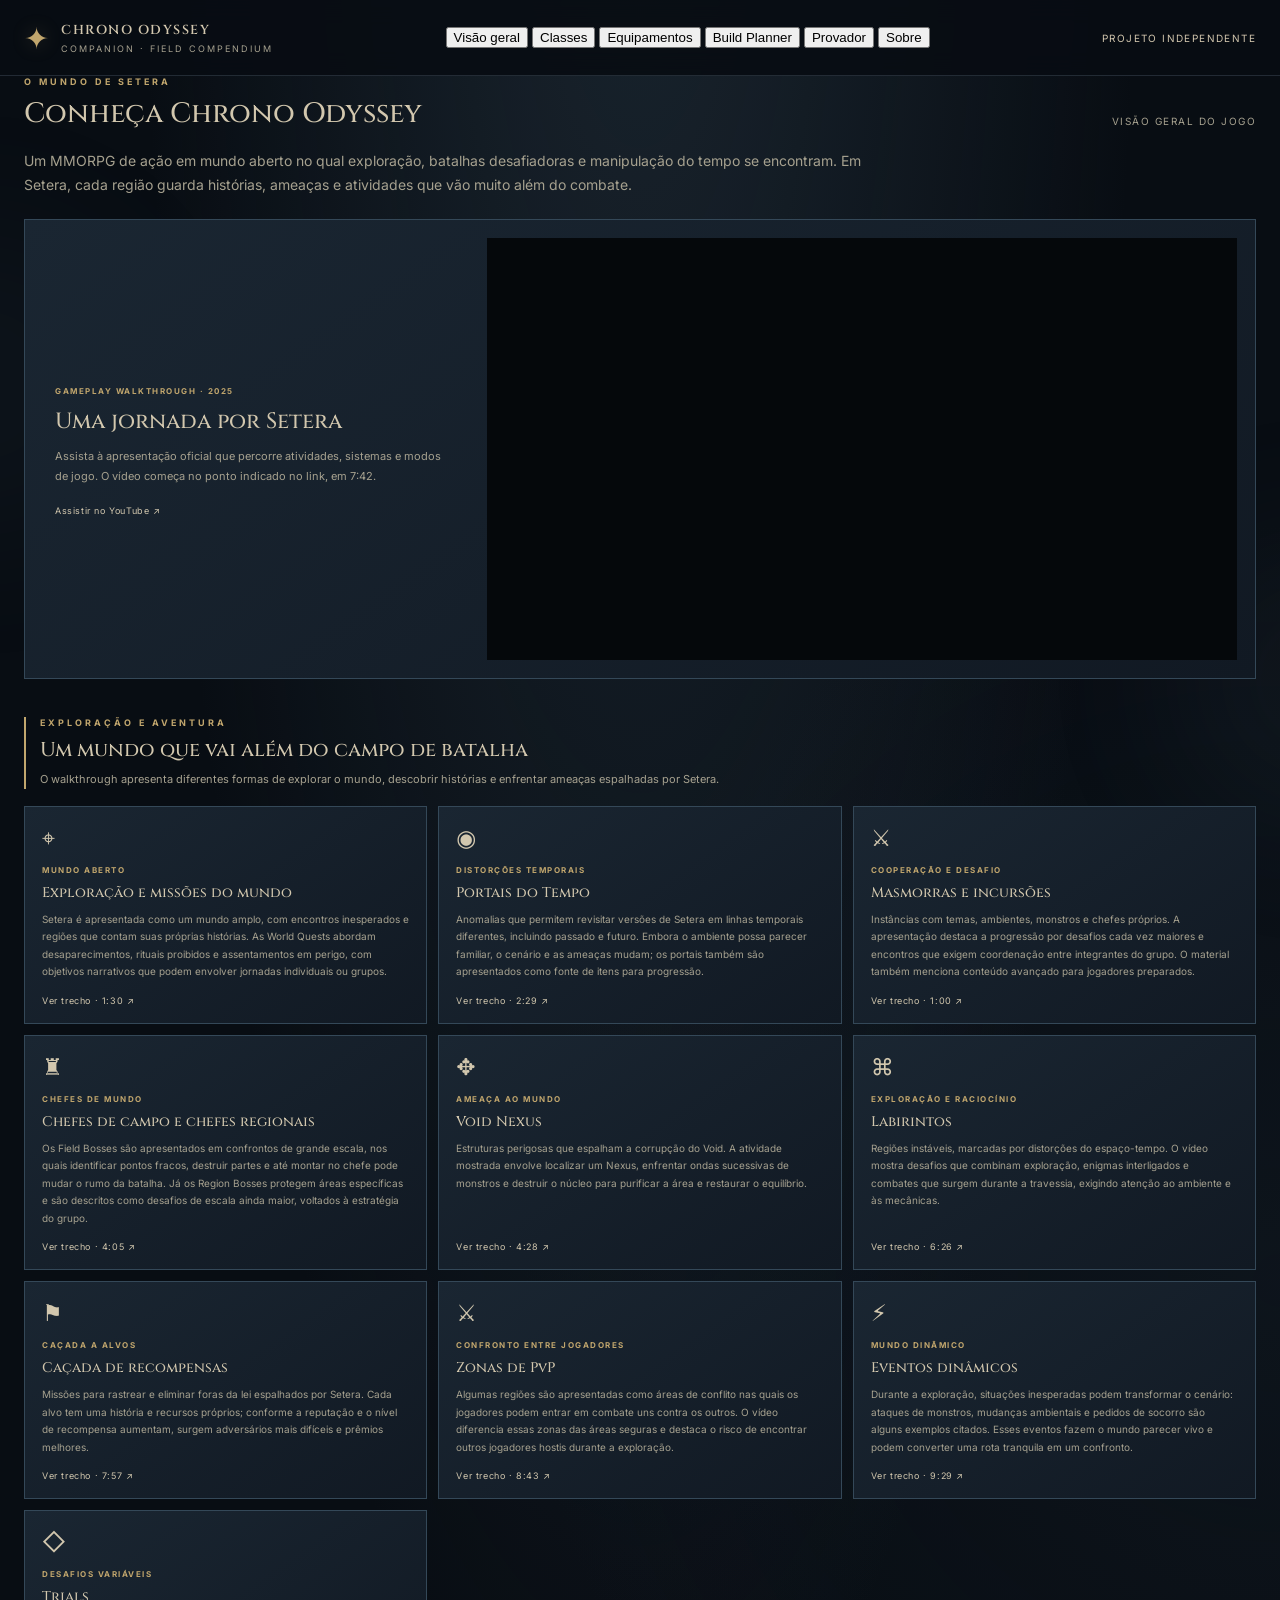
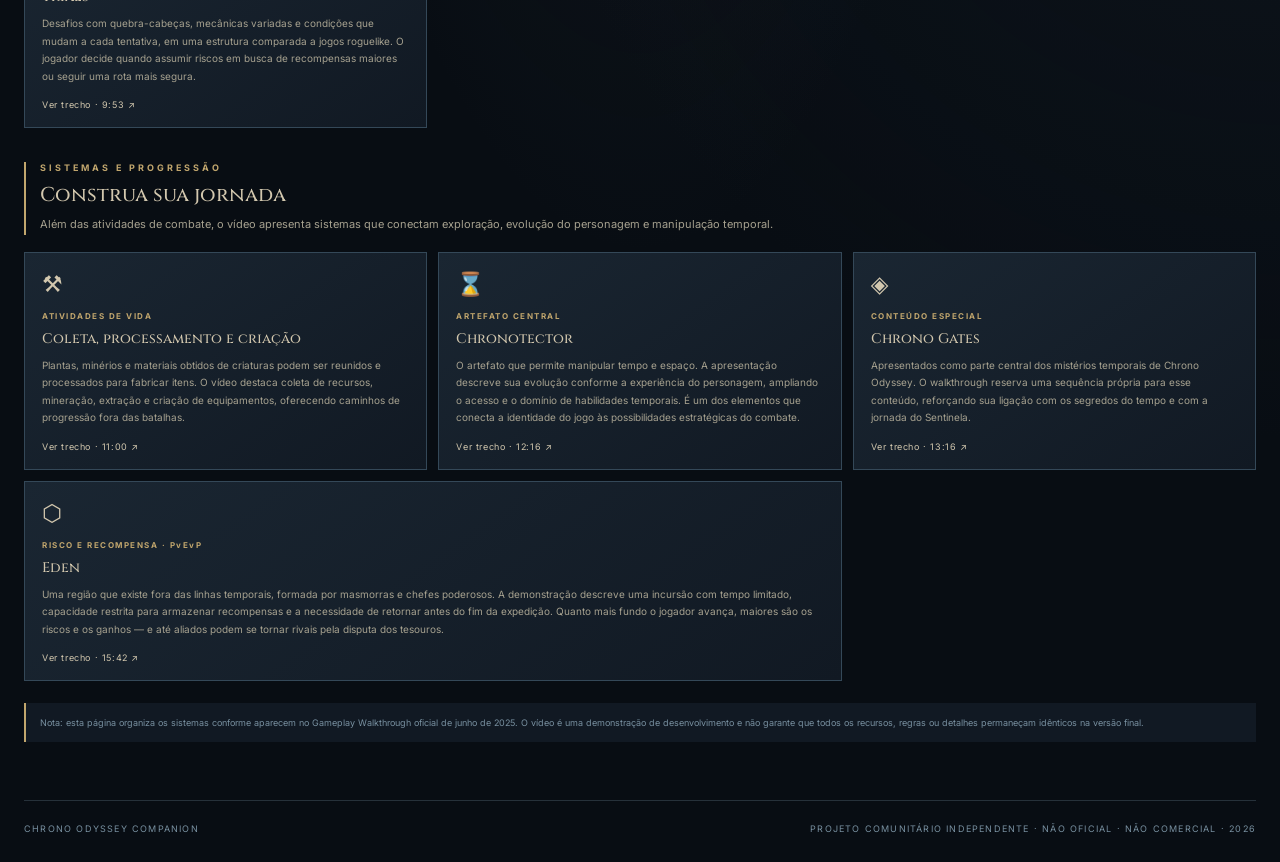
==== index.html @ 31148f87 "Consolidate equipment catalogs and move navigation into header" ====
<!doctype html>
<html lang="pt-BR">
<head>
  <meta charset="utf-8">
  <meta name="viewport" content="width=device-width, initial-scale=1">
  <meta name="theme-color" content="#080d13">
  <meta name="description" content="Compêndio comunitário de armas e classes de Chrono Odyssey.">
  <title>Chrono Odyssey Companion</title>
  <link rel="preconnect" href="https://fonts.googleapis.com">
  <link rel="preconnect" href="https://fonts.gstatic.com" crossorigin>
  <link href="https://fonts.googleapis.com/css2?family=Cinzel:wght@500;600;700&family=Inter:wght@400;500;600;700&display=swap" rel="stylesheet">
  <link rel="stylesheet" href="./assets/styles.css?v=20261125rarityfilters1">
  <script src="./assets/app.js?v=20261125weapondetails1" defer></script>
  <script src="./assets/dressing-room.js?v=20261125images1" defer></script>
</head>
<body>
  <div class="ambient ambient-one"></div><div class="ambient ambient-two"></div>
  <header class="topbar">
    <a class="brand" href="./" aria-label="Chrono Odyssey Companion - início">
      <span class="brand-mark">✦</span><span><strong>CHRONO ODYSSEY</strong><small>COMPANION · FIELD COMPENDIUM</small></span>
    </a>
    <nav class="header-nav" aria-label="Navegação principal">
      <button type="button" class="header-nav-item active" data-tab="overview" aria-current="page">Visão geral</button>
      <button type="button" class="header-nav-item" data-tab="classes" aria-current="false">Classes</button>
      <button type="button" class="header-nav-item" data-tab="equipment" aria-current="false">Equipamentos</button>
      <button type="button" class="header-nav-item" data-tab="build" aria-current="false">Build Planner</button>
      <button type="button" class="header-nav-item" data-tab="provador" aria-current="false">Provador</button>
      <button type="button" class="header-nav-item" data-tab="about" aria-current="false">Sobre</button>
    </nav>
    <span class="source-link">PROJETO INDEPENDENTE</span>
  </header>
  <main class="shell">
    

    <script>
      // Navegação independente do app.js: mantém os menus funcionais mesmo se o catálogo falhar.
      (function () {
        const nav = document.querySelector('.header-nav');
        if (!nav || nav.dataset.navigationReady) return;
        nav.dataset.navigationReady = 'true';
        nav.addEventListener('click', function (event) {
          const button = event.target.closest('[data-tab]');
          if (!button || !nav.contains(button)) return;
          const section = document.getElementById(button.dataset.tab + '-view');
          if (!section) return;
          event.preventDefault();
          nav.querySelectorAll('[data-tab]').forEach(function (item) {
            const active = item === button;
            item.classList.toggle('active', active);
            item.setAttribute('aria-pressed', String(active));
          });
          document.querySelectorAll('.view').forEach(function (view) {
            view.classList.toggle('active', view === section);
          });
        });
      }());
    </script>
    <script>
      (function () {
        const switcher = document.querySelector('.equipment-switcher');
        if (!switcher || switcher.dataset.ready) return;
        switcher.dataset.ready = 'true';
        switcher.addEventListener('click', function (event) {
          const button = event.target.closest('[data-equipment-tab]');
          if (!button) return;
          const key = button.dataset.equipmentTab;
          switcher.querySelectorAll('[data-equipment-tab]').forEach(function (item) {
            const active = item === button;
            item.classList.toggle('active', active);
            item.setAttribute('aria-selected', String(active));
          });
          ['weapons', 'armor', 'accessories'].forEach(function (name) {
            const panel = document.getElementById(name + '-view');
            const active = name === key;
            if (panel) {
              panel.classList.toggle('active', active);
              panel.hidden = !active;
            }
          });
        });
      }());
    </script>
    
    
    <section id="equipment-view" class="view">
  <div class="equipment-switcher" role="tablist" aria-label="Categorias de equipamentos">
    <button type="button" class="equipment-switch active" data-equipment-tab="weapons" role="tab" aria-selected="true">Armas</button>
    <button type="button" class="equipment-switch" data-equipment-tab="armor" role="tab" aria-selected="false">Armaduras</button>
    <button type="button" class="equipment-switch" data-equipment-tab="accessories" role="tab" aria-selected="false">Acessórios</button>
  </div>
  <section id="weapons-view" class="equipment-panel active">
      <div class="section-heading">
        <div><div class="eyebrow left">CATÁLOGO DE EQUIPAMENTOS</div><h2>Armas</h2></div>
        <div class="catalog-count" id="catalog-count">CARREGANDO…</div>
      </div>
      <div class="filters catalog-filters">
        <label class="search-wrap"><span>⌕</span><input id="search" type="search" placeholder="Buscar arma pelo nome…" autocomplete="off"></label>
        <select id="class-filter" aria-label="Filtrar por classe"><option value="">Todas as classes</option></select>
        <select id="type-filter" aria-label="Filtrar por tipo"><option value="">Todos os tipos</option></select>
        <select id="rarity-filter" aria-label="Filtrar por raridade"><option value="">Todas as raridades</option><option>Comum</option><option>Incomum</option><option>Raro</option><option>Épico</option><option>Lendário</option></select>
        <select id="weapon-stat-filter" aria-label="Filtrar por estatística"><option value="">Todas as estatísticas · abrir para carregar</option></select>
      </div>
      <div class="catalog-controls-row"><div class="catalog-viewbar" aria-label="Forma de exibição das armas"><button type="button" class="catalog-view-button active" data-catalog-view="list" data-catalog-target="weapons">Lista</button><button type="button" class="catalog-view-button" data-catalog-view="grid" data-catalog-target="weapons">Blocos</button></div></div>
      <div class="catalog-layout" id="catalog-layout">
        <div class="weapon-list" id="weapon-list"><div class="loading"><span class="spinner"></span>Consultando catálogo…</div></div>
        <aside class="detail-panel empty-detail" id="weapon-detail"><div class="detail-ornament">✧</div><h3>Selecione um item</h3><p>Escolha uma arma no catálogo para consultar sua ficha.</p></aside>
      </div>
      <div class="catalog-detail-host" id="weapon-detail-host" hidden></div>
    </section>
  <section id="armor-view" class="equipment-panel" hidden>
      <div class="section-heading">
        <div><div class="eyebrow left">CATÁLOGO DE EQUIPAMENTOS</div><h2>Armaduras</h2></div>
        <div class="catalog-count" id="armor-catalog-count">AGUARDANDO CATÁLOGO</div>
      </div>
      <p class="intro-copy">Todas as classes podem utilizar qualquer armadura. Explore as peças individualmente ou reúna os equipamentos que pertencem ao mesmo conjunto.</p>
      <div class="filters armor-filters catalog-filters">
        <label class="search-wrap"><span>⌕</span><input id="armor-search" type="search" placeholder="Buscar armadura pelo nome…" autocomplete="off"></label>
        <select id="armor-type-filter" aria-label="Filtrar por tipo de armadura"><option value="">Todos os tipos</option></select>
        <select id="armor-rarity-filter" aria-label="Filtrar por raridade"><option value="">Todas as raridades</option><option>Comum</option><option>Incomum</option><option>Raro</option><option>Épico</option><option>Lendário</option></select>
        <select id="armor-set-filter" aria-label="Filtrar por conjunto"><option value="">Todos os conjuntos</option></select>
        <select id="armor-stat-filter" aria-label="Filtrar por estatística"><option value="">Todas as estatísticas · abrir para carregar</option></select>
      </div>
      <div class="catalog-controls-row">
        <div class="armor-modebar"><button type="button" class="armor-mode active" data-armor-mode="pieces">Peças</button><button type="button" class="armor-mode" data-armor-mode="sets">Conjuntos</button></div>
        <div class="catalog-viewbar" aria-label="Forma de exibição das armaduras"><button type="button" class="catalog-view-button active" data-catalog-view="list" data-catalog-target="armor">Lista</button><button type="button" class="catalog-view-button" data-catalog-view="grid" data-catalog-target="armor">Blocos</button></div>
      </div>
      <div class="catalog-layout armor-layout" id="armor-catalog-layout">
        <div class="weapon-list" id="armor-list"><div class="empty-state">A estrutura do catálogo está pronta. Aguardando os dados locais de armaduras.</div></div>
        <aside class="detail-panel empty-detail" id="armor-detail"><div class="detail-ornament">✧</div><h3>Selecione uma peça</h3><p>Escolha uma armadura para consultar sua ficha e os atributos disponíveis.</p></aside>
      </div>
      <div class="catalog-detail-host" id="armor-detail-host" hidden></div>
      <p class="armor-data-note" id="armor-data-status">O catálogo de armaduras será armazenado separadamente do catálogo de armas.</p>
    </section>
  <section id="accessories-view" class="equipment-panel" hidden>
      <div class="section-heading"><div><div class="eyebrow left">CATÁLOGO DE EQUIPAMENTOS</div><h2>Acessórios</h2></div><div class="catalog-count" id="accessory-catalog-count">CARREGANDO…</div></div>
      <p class="intro-copy">Explore colares, anéis e cintos. Atributos, sufixos e efeitos são exibidos conforme os registros disponíveis no catálogo local do Companion.</p>
      <div class="filters armor-filters catalog-filters">
        <label class="search-wrap"><span>⌕</span><input id="accessory-search" type="search" placeholder="Buscar acessório pelo nome…" autocomplete="off"></label>
        <select id="accessory-type-filter" aria-label="Filtrar por tipo"><option value="">Todos os tipos</option><option value="necklace">Colares</option><option value="ring">Anéis</option><option value="belt">Cintos</option></select>
        <select id="accessory-rarity-filter" aria-label="Filtrar por raridade"><option value="">Todas as raridades</option><option>Comum</option><option>Incomum</option><option>Raro</option><option>Épico</option><option>Lendário</option></select>
        <select id="accessory-stat-filter" aria-label="Filtrar por estatística"><option value="">Todas as estatísticas · abrir para carregar</option></select>
      </div>
      <div class="catalog-controls-row"><div class="catalog-viewbar" aria-label="Forma de exibição dos acessórios"><button type="button" class="catalog-view-button active" data-catalog-view="list" data-catalog-target="accessories">Lista</button><button type="button" class="catalog-view-button" data-catalog-view="grid" data-catalog-target="accessories">Blocos</button></div></div>
      <div class="catalog-layout accessory-catalog-layout" id="accessory-catalog-layout"><div class="weapon-list accessory-list" id="accessory-list"><div class="loading"><span class="spinner"></span>Consultando catálogo…</div></div><aside class="accessory-detail empty-detail" id="accessory-detail"><div class="detail-ornament">✧</div><h3>Selecione um acessório</h3><p>Escolha um colar, anel ou cinto para consultar sua ficha.</p></aside></div>
      <p class="armor-data-note" id="accessory-data-status">Aguardando os dados locais do catálogo de acessórios.</p>
    </section>
</section>
    <section id="overview-view" class="view active">
<div class="section-heading"><div><div class="eyebrow left">O MUNDO DE SETERA</div><h2>Conheça Chrono Odyssey</h2></div><div class="catalog-count">VISÃO GERAL DO JOGO</div></div>
<p class="intro-copy overview-lead">Um MMORPG de ação em mundo aberto no qual exploração, batalhas desafiadoras e manipulação do tempo se encontram. Em Setera, cada região guarda histórias, ameaças e atividades que vão muito além do combate.</p>
<div class="overview-video"><div class="overview-video-copy"><span class="overview-kicker">GAMEPLAY WALKTHROUGH · 2025</span><h3>Uma jornada por Setera</h3><p>Assista à apresentação oficial que percorre atividades, sistemas e modos de jogo. O vídeo começa no ponto indicado no link, em 7:42.</p><a href="https://www.youtube.com/watch?v=lnvPqL-NWws&t=462s" target="_blank" rel="noreferrer">Assistir no YouTube ↗</a></div><div class="overview-video-frame"><iframe src="https://www.youtube-nocookie.com/embed/lnvPqL-NWws?start=462&rel=0" title="Chrono Odyssey - Gameplay Walkthrough" loading="lazy" referrerpolicy="strict-origin-when-cross-origin" allow="accelerometer; autoplay; clipboard-write; encrypted-media; gyroscope; picture-in-picture; web-share" allowfullscreen></iframe></div></div>
<div class="overview-section-intro"><div class="eyebrow left">EXPLORAÇÃO E AVENTURA</div><h3>Um mundo que vai além do campo de batalha</h3><p>O walkthrough apresenta diferentes formas de explorar o mundo, descobrir histórias e enfrentar ameaças espalhadas por Setera.</p></div>
<div class="overview-grid">
<article class="overview-card"><span class="overview-icon">⌖</span><span class="overview-tag">MUNDO ABERTO</span><h4>Exploração e missões do mundo</h4><p>Setera é apresentada como um mundo amplo, com encontros inesperados e regiões que contam suas próprias histórias. As World Quests abordam desaparecimentos, rituais proibidos e assentamentos em perigo, com objetivos narrativos que podem envolver jornadas individuais ou grupos.</p><a href="https://www.youtube.com/watch?v=lnvPqL-NWws&t=90s" target="_blank" rel="noreferrer">Ver trecho · 1:30 ↗</a></article>
<article class="overview-card"><span class="overview-icon">◉</span><span class="overview-tag">DISTORÇÕES TEMPORAIS</span><h4>Portais do Tempo</h4><p>Anomalias que permitem revisitar versões de Setera em linhas temporais diferentes, incluindo passado e futuro. Embora o ambiente possa parecer familiar, o cenário e as ameaças mudam; os portais também são apresentados como fonte de itens para progressão.</p><a href="https://www.youtube.com/watch?v=lnvPqL-NWws&t=149s" target="_blank" rel="noreferrer">Ver trecho · 2:29 ↗</a></article>
<article class="overview-card"><span class="overview-icon">⚔</span><span class="overview-tag">COOPERAÇÃO E DESAFIO</span><h4>Masmorras e incursões</h4><p>Instâncias com temas, ambientes, monstros e chefes próprios. A apresentação destaca a progressão por desafios cada vez maiores e encontros que exigem coordenação entre integrantes do grupo. O material também menciona conteúdo avançado para jogadores preparados.</p><a href="https://www.youtube.com/watch?v=lnvPqL-NWws&t=60s" target="_blank" rel="noreferrer">Ver trecho · 1:00 ↗</a></article>
<article class="overview-card"><span class="overview-icon">♜</span><span class="overview-tag">CHEFES DE MUNDO</span><h4>Chefes de campo e chefes regionais</h4><p>Os Field Bosses são apresentados em confrontos de grande escala, nos quais identificar pontos fracos, destruir partes e até montar no chefe pode mudar o rumo da batalha. Já os Region Bosses protegem áreas específicas e são descritos como desafios de escala ainda maior, voltados à estratégia do grupo.</p><a href="https://www.youtube.com/watch?v=lnvPqL-NWws&t=245s" target="_blank" rel="noreferrer">Ver trecho · 4:05 ↗</a></article>
<article class="overview-card"><span class="overview-icon">✥</span><span class="overview-tag">AMEAÇA AO MUNDO</span><h4>Void Nexus</h4><p>Estruturas perigosas que espalham a corrupção do Void. A atividade mostrada envolve localizar um Nexus, enfrentar ondas sucessivas de monstros e destruir o núcleo para purificar a área e restaurar o equilíbrio.</p><a href="https://www.youtube.com/watch?v=lnvPqL-NWws&t=268s" target="_blank" rel="noreferrer">Ver trecho · 4:28 ↗</a></article>
<article class="overview-card"><span class="overview-icon">⌘</span><span class="overview-tag">EXPLORAÇÃO E RACIOCÍNIO</span><h4>Labirintos</h4><p>Regiões instáveis, marcadas por distorções do espaço-tempo. O vídeo mostra desafios que combinam exploração, enigmas interligados e combates que surgem durante a travessia, exigindo atenção ao ambiente e às mecânicas.</p><a href="https://www.youtube.com/watch?v=lnvPqL-NWws&t=386s" target="_blank" rel="noreferrer">Ver trecho · 6:26 ↗</a></article>
<article class="overview-card"><span class="overview-icon">⚑</span><span class="overview-tag">CAÇADA A ALVOS</span><h4>Caçada de recompensas</h4><p>Missões para rastrear e eliminar foras da lei espalhados por Setera. Cada alvo tem uma história e recursos próprios; conforme a reputação e o nível de recompensa aumentam, surgem adversários mais difíceis e prêmios melhores.</p><a href="https://www.youtube.com/watch?v=lnvPqL-NWws&t=477s" target="_blank" rel="noreferrer">Ver trecho · 7:57 ↗</a></article>
<article class="overview-card"><span class="overview-icon">⚔</span><span class="overview-tag">CONFRONTO ENTRE JOGADORES</span><h4>Zonas de PvP</h4><p>Algumas regiões são apresentadas como áreas de conflito nas quais os jogadores podem entrar em combate uns contra os outros. O vídeo diferencia essas zonas das áreas seguras e destaca o risco de encontrar outros jogadores hostis durante a exploração.</p><a href="https://www.youtube.com/watch?v=lnvPqL-NWws&t=523s" target="_blank" rel="noreferrer">Ver trecho · 8:43 ↗</a></article>
<article class="overview-card"><span class="overview-icon">⚡</span><span class="overview-tag">MUNDO DINÂMICO</span><h4>Eventos dinâmicos</h4><p>Durante a exploração, situações inesperadas podem transformar o cenário: ataques de monstros, mudanças ambientais e pedidos de socorro são alguns exemplos citados. Esses eventos fazem o mundo parecer vivo e podem converter uma rota tranquila em um confronto.</p><a href="https://www.youtube.com/watch?v=lnvPqL-NWws&t=569s" target="_blank" rel="noreferrer">Ver trecho · 9:29 ↗</a></article>
<article class="overview-card"><span class="overview-icon">◇</span><span class="overview-tag">DESAFIOS VARIÁVEIS</span><h4>Trials</h4><p>Desafios com quebra-cabeças, mecânicas variadas e condições que mudam a cada tentativa, em uma estrutura comparada a jogos roguelike. O jogador decide quando assumir riscos em busca de recompensas maiores ou seguir uma rota mais segura.</p><a href="https://www.youtube.com/watch?v=lnvPqL-NWws&t=593s" target="_blank" rel="noreferrer">Ver trecho · 9:53 ↗</a></article>
</div>
<div class="overview-section-intro"><div class="eyebrow left">SISTEMAS E PROGRESSÃO</div><h3>Construa sua jornada</h3><p>Além das atividades de combate, o vídeo apresenta sistemas que conectam exploração, evolução do personagem e manipulação temporal.</p></div>
<div class="overview-grid overview-grid-secondary">
<article class="overview-card"><span class="overview-icon">⚒</span><span class="overview-tag">ATIVIDADES DE VIDA</span><h4>Coleta, processamento e criação</h4><p>Plantas, minérios e materiais obtidos de criaturas podem ser reunidos e processados para fabricar itens. O vídeo destaca coleta de recursos, mineração, extração e criação de equipamentos, oferecendo caminhos de progressão fora das batalhas.</p><a href="https://www.youtube.com/watch?v=lnvPqL-NWws&t=660s" target="_blank" rel="noreferrer">Ver trecho · 11:00 ↗</a></article>
<article class="overview-card"><span class="overview-icon">⌛</span><span class="overview-tag">ARTEFATO CENTRAL</span><h4>Chronotector</h4><p>O artefato que permite manipular tempo e espaço. A apresentação descreve sua evolução conforme a experiência do personagem, ampliando o acesso e o domínio de habilidades temporais. É um dos elementos que conecta a identidade do jogo às possibilidades estratégicas do combate.</p><a href="https://www.youtube.com/watch?v=lnvPqL-NWws&t=736s" target="_blank" rel="noreferrer">Ver trecho · 12:16 ↗</a></article>
<article class="overview-card"><span class="overview-icon">◈</span><span class="overview-tag">CONTEÚDO ESPECIAL</span><h4>Chrono Gates</h4><p>Apresentados como parte central dos mistérios temporais de Chrono Odyssey. O walkthrough reserva uma sequência própria para esse conteúdo, reforçando sua ligação com os segredos do tempo e com a jornada do Sentinela.</p><a href="https://www.youtube.com/watch?v=lnvPqL-NWws&t=796s" target="_blank" rel="noreferrer">Ver trecho · 13:16 ↗</a></article>
<article class="overview-card overview-card-wide"><span class="overview-icon">⬡</span><span class="overview-tag">RISCO E RECOMPENSA · PvEvP</span><h4>Eden</h4><p>Uma região que existe fora das linhas temporais, formada por masmorras e chefes poderosos. A demonstração descreve uma incursão com tempo limitado, capacidade restrita para armazenar recompensas e a necessidade de retornar antes do fim da expedição. Quanto mais fundo o jogador avança, maiores são os riscos e os ganhos — e até aliados podem se tornar rivais pela disputa dos tesouros.</p><a href="https://www.youtube.com/watch?v=lnvPqL-NWws&t=942s" target="_blank" rel="noreferrer">Ver trecho · 15:42 ↗</a></article>
</div>
<p class="overview-disclaimer">Nota: esta página organiza os sistemas conforme aparecem no Gameplay Walkthrough oficial de junho de 2025. O vídeo é uma demonstração de desenvolvimento e não garante que todos os recursos, regras ou detalhes permaneçam idênticos na versão final.</p>
</section>
<section id="classes-view" class="view">
      <div class="section-heading"><div><div class="eyebrow left">CAMINHOS DE COMBATE</div><h2>Classes</h2></div></div>
      <iframe id="classes-compendium-frame" title="Página interativa de classes de Chrono Odyssey" src="./references/classes-layout-preview.html?embed=1" loading="lazy" style="display:block;width:100%;height:900px;border:0;background:transparent"></iframe>
      <div id="class-grid" hidden></div><div id="class-detail" hidden></div>
      <script>
        (function(){
          const frame=document.getElementById("classes-compendium-frame");
          if(!frame)return;
          window.addEventListener("message",function(event){
            if(event.source!==frame.contentWindow||event.origin!==location.origin||!event.data||event.data.type!=="classes-compendium-height")return;
            const height=Number(event.data.height);
            if(Number.isFinite(height))frame.style.height=Math.max(760,Math.min(1800,height))+"px";
          });
        }());
      </script>
    </section>
    
    <section id="about-view" class="view">
      <div class="section-heading"><div><div class="eyebrow left">INDEPENDÊNCIA E TRANSPARÊNCIA</div><h2>Sobre o projeto</h2></div></div>
      <p class="intro-copy">O Chrono Odyssey Companion é um compêndio comunitário independente, mantido para reunir informações e ferramentas de consulta sobre o jogo em um só lugar.</p>
      <div class="about-grid">
        <article class="info-card"><span class="info-symbol">⌘</span><h3>Base de dados própria</h3><p>Os catálogos e fichas consultados pelo site são armazenados em arquivos locais do próprio projeto. O Companion busca manter os registros organizados, revisar informações e sinalizar dados ausentes, sem depender de links externos para consulta.</p></article>
        <article class="info-card"><span class="info-symbol">◈</span><h3>Precisão e transparência</h3><p>Nomes, categorias, raridades e atributos são apresentados conforme os registros disponíveis e as informações que puderam ser verificadas. Dados ausentes não são estimados nem preenchidos por suposição.</p></article>
        <article class="info-card"><span class="info-symbol">⟳</span><h3>Manutenção</h3><p>Os dados do catálogo são mantidos e publicados junto ao repositório do Companion. Atualizações podem incluir revisão de registros, correções e novos equipamentos.</p><a href="https://github.com/dslima1972/chrono-odyssey-companion./commits" target="_blank" rel="noreferrer">Acompanhar atualizações ↗</a></article>
        <article class="info-card"><span class="info-symbol">⚑</span><h3>Projeto não oficial e não comercial</h3><p>Este é um projeto comunitário independente, gratuito e sem finalidade comercial, desenvolvido por fãs. Não é oficial e não possui vínculo, parceria, patrocínio ou aprovação da Chrono Studio, Kakao Games ou de quaisquer empresas responsáveis pelo jogo.</p><p class="fine-print">Chrono Odyssey, seus nomes, marcas, personagens, imagens e demais propriedades intelectuais pertencem aos respectivos titulares. O Companion não reivindica a propriedade desses elementos e é mantido para fins informativos e comunitários.</p></article>
        <article class="info-card"><span class="info-symbol">✧</span><h3>Estado do catálogo</h3><p id="data-status">Os dados locais do catálogo serão carregados nesta seção.</p></article>
      </div>
    </section>

    <section id="build-view" class="view build-planner-v2">
  <header class="bp2-heading">
    <div><span class="bp2-eyebrow">PERSONAGEM · EQUIPAMENTOS · ATRIBUTOS</span><h2>Build Planner</h2></div>
    <span class="bp2-status">PLANEJADOR DE BUILD</span>
  </header>
  <div class="bp2-config" aria-label="Configuração e gerenciamento da build">
    <label>Classe<select id="build-class"><option value="">Selecione uma classe</option></select></label>
    <label>Arma principal<div class="build-weapon-choice-list" data-build-weapon-choices="0" role="group" aria-label="Tipo de arma principal"><span class="build-weapon-choice-empty">Selecione uma classe</span></div><select class="build-native-select" id="build-weapon-type" disabled><option value="">Selecione a classe primeiro</option></select></label>
    <label>Arma secundária<div class="build-weapon-choice-list" data-build-weapon-choices="1" role="group" aria-label="Tipo de arma secundária"><span class="build-weapon-choice-empty">Selecione uma classe</span></div><select class="build-native-select" id="build-weapon-type2" disabled><option value="">Selecione a classe primeiro</option></select></label>
    <section class="bp2-build-library" aria-label="Biblioteca de builds">
      <button type="button" class="bp2-disclosure-button bp2-library-disclosure" id="build-library-toggle" aria-expanded="false" aria-controls="build-library-content"><span>Biblioteca de builds</span><span class="bp2-disclosure-icon" aria-hidden="true">⌄</span></button>
      <div id="build-library-content" class="bp2-disclosure-content" hidden>
        <div class="bp2-library-controls">
          <label class="bp2-build-name-field">Nome da build<input id="build-name-input" type="text" maxlength="70" placeholder="Ex.: Guerreiro · PvE"></label>
          <button type="button" class="bp2-library-button is-primary" id="build-save-new">Salvar nova</button>
          <label class="bp2-saved-select-field">Builds salvas<select id="build-saved-select"><option value="">Nenhuma build salva</option></select></label>
          <button type="button" class="bp2-library-button" id="build-load-selected" disabled>Carregar</button>
          <button type="button" class="bp2-library-button" id="build-duplicate-selected" disabled>Criar cópia</button>
          <button type="button" class="bp2-library-button" id="build-update-selected" disabled>Atualizar</button>
          <button type="button" class="bp2-library-button is-danger" id="build-delete-selected" disabled>Excluir</button>
        </div>
        <p class="bp2-library-status" id="build-library-status" role="status" aria-live="polite">As builds ficam armazenadas somente neste navegador e dispositivo.</p>
      </div>
    </section>
  </div>
  <section class="bp2-comparator" aria-label="Comparador de builds">
    <button type="button" class="bp2-disclosure-button bp2-comparator-disclosure" id="build-comparator-toggle" aria-expanded="false" aria-controls="build-comparator-content"><span>Comparador de builds</span><span class="bp2-disclosure-icon" aria-hidden="true">⌄</span></button>
    <div id="build-comparator-content" class="bp2-disclosure-content" hidden>
      <div class="bp2-compare-controls">
        <label>Build A<select id="build-compare-a"><option value="">Selecione uma build</option></select></label>
        <span class="bp2-compare-versus">VS</span>
        <label>Build B<select id="build-compare-b"><option value="">Selecione uma build</option></select></label>
        <button type="button" class="bp2-library-button" id="build-compare-run" disabled>Comparar</button>
      </div>
      <div id="build-comparison-results" class="bp2-comparison-results" hidden></div>
    </div>
  </section>
  <div class="bp2-workspace">
    <section class="bp2-equipment" aria-label="Equipamentos da build">
      <header class="bp2-panel-heading"><span>EQUIPAMENTO</span><strong>Peças equipadas</strong></header>
      <section class="bp2-slot-group"><h3>Armas</h3><div id="build-weapon-slots" class="build-slot-grid bp2-weapon-slots"></div></section>
      <section class="bp2-slot-group"><h3>Armaduras</h3><div id="build-armor-slots" class="build-slot-grid armor-slot-grid bp2-armor-slots"></div></section>
      <section class="bp2-slot-group"><h3>Acessórios</h3><div id="build-accessory-slots" class="build-slot-grid accessory-slot-grid bp2-accessory-slots"></div></section>
       <section id="build-item-config" class="build-item-config" hidden aria-label="Configuração do equipamento"></section>
      <div class="build-picker" id="build-picker" hidden>
        <div class="build-picker-head"><h3 id="build-picker-title">Selecionar peça</h3><div class="co-bp-filters"><select id="build-picker-rarity" aria-label="Filtrar por raridade"><option value="">Todas as raridades</option><option>Comum</option><option>Incomum</option><option>Raro</option><option>Épico</option><option>Lendário</option></select></div><button type="button" id="build-picker-close">Fechar ×</button></div>
        <div class="build-stat-panels build-picker-stat-panels">
          <section class="build-stat-panel" data-picker-stat-kind="weapon"><h3>Estatísticas</h3><div><select id="build-weapon-stat1" disabled><option value="">Estatística principal</option></select><select id="build-weapon-stat2" disabled><option value="">Segunda estatística</option></select></div></section>
          <section class="build-stat-panel" data-picker-stat-kind="armor" hidden><h3>Estatísticas</h3><div><select id="build-armor-stat1" disabled><option value="">Estatística principal</option></select><select id="build-armor-stat2" disabled><option value="">Segunda estatística</option></select></div></section>
          <section class="build-stat-panel" data-picker-stat-kind="accessory" hidden><h3>Estatísticas</h3><div><select id="build-accessory-stat1" disabled><option value="">Estatística principal</option></select><select id="build-accessory-stat2" disabled><option value="">Segunda estatística</option></select></div></section>
        </div>
        <div id="build-picker-list" class="build-picker-list"></div>
      </div>
    </section>
    <aside class="bp2-character">
      <header class="bp2-panel-heading"><span>PERSONAGEM</span><strong>Sua classe</strong></header>
      <div id="build-character"><div class="build-character-placeholder"><span>✧</span><strong>Seu personagem</strong><small>Selecione uma classe para começar</small></div></div>
      <p id="build-class-summary">Escolha uma classe para liberar as opções de equipamento.</p>
    </aside>
    <section class="bp2-summary">
      <header class="bp2-panel-heading"><span>ATRIBUTOS</span><strong>Resumo da build</strong></header>
      <div id="build-selected-stats" class="build-selected-stats"><p class="build-empty">Selecione equipamentos para visualizar os atributos registrados nas fichas locais.</p></div>
    </section>
  </div>
  <p class="bp2-data-status" id="build-data-status">Carregando fichas detalhadas para montar as sugestões por atributos…</p>
</section>
<section id="provador-view" class="view">
  <div class="section-heading">
    <div><div class="eyebrow left">PERSONALIZAÇÃO DE APARÊNCIA</div><h2>Provador 2D</h2></div>
    <div class="catalog-count" id="dressing-count">CARREGANDO PEÇAS APROVADAS…</div>
  </div>
  <p class="intro-copy">Monte seu visual com as seis peças aprovadas nos testes do conjunto Dark Mane. Cada equipamento é exibido em uma camada independente, alinhada ao manequim grafite.</p>
  <div class="dressing-room dressing-room-approved">
    <aside class="dressing-catalog">
      <div class="dressing-panel-title"><span>CATÁLOGO INICIAL</span><strong>Peças aprovadas</strong></div>
      <div class="dressing-slot-tabs" id="dressing-slot-tabs">
        <button type="button" class="active" data-slot="head">Elmo</button>
        <button type="button" data-slot="chest">Peitoral</button>
        <button type="button" data-slot="hands">Luvas</button>
        <button type="button" data-slot="back">Capa</button>
        <button type="button" data-slot="legs">Calça</button>
        <button type="button" data-slot="feet">Botas</button>
      </div>
      <div class="dressing-selection-filters" aria-label="Filtros das peças">
        <label>Raridade<select id="dressing-rarity-filter"><option value="">Todas as raridades</option><option value="0">Comum</option><option value="1">Incomum</option><option value="2">Raro</option><option value="3">Épico</option><option value="4">Lendário</option></select></label>
        <label>Conjunto<select id="dressing-set-filter"><option value="">Todos os conjuntos</option><option value="Dark Mane">Dark Mane</option><option value="Sem conjunto">Sem conjunto</option></select></label>
      </div>
      <div class="dressing-items" id="dressing-items"><div class="loading">Carregando peças aprovadas…</div></div>
    </aside>
    <section class="dressing-preview">
      <div class="dressing-preview-heading"><span>COMPOSIÇÃO</span><strong>Conjunto Dark Mane</strong></div>
      <div id="dressing-composition-stage" class="dressing-stage dressing-composition-stage">
        <div class="dressing-composition" id="dressing-composition" aria-label="Manequim grafite com camadas de equipamentos">
          <img id="layer-back" class="composition-layer composition-cloak" src="./assets/images/dressing-room/overlays/void-cloak.png" alt="Void Cloak">
          <img class="composition-layer composition-base" src="./assets/images/dressing-room/mannequin/avatar-mannequin-dark.png" alt="Manequim grafite">
          <img id="layer-legs" class="composition-layer composition-leggings" src="./assets/images/dressing-room/overlays/dark-mane-steel-leggings.png" alt="Dark Mane Steel Leggings">
          <div id="layer-chest" class="composition-layer-wrapper composition-chest-wrapper"><img src="./assets/images/dressing-room/overlays/dark-mane-plate-armor.png" alt="Dark Mane Plate Armor"></div>
          <div id="layer-feet" class="composition-layer-wrapper composition-boots-wrapper"><img src="./assets/images/dressing-room/overlays/dark-mane-plate-boots.png" alt="Dark Mane Plate Boots"></div>
          <div id="layer-hands" class="composition-layer-wrapper composition-gloves-wrapper"><img src="./assets/images/dressing-room/overlays/dark-mane-gauntlets.png" alt="Dark Mane Gauntlets"></div>
          <div id="layer-head" class="composition-layer-wrapper composition-helm-wrapper"><img src="./assets/images/dressing-room/overlays/dark-mane-full-helm.png" alt="Dark Mane Full Helm"></div>
        </div>
      </div>
      <div class="dressing-background-picker" role="group" aria-label="Escolher cor de fundo da composição">
        <div class="dressing-background-heading"><strong>Fundo de visualização</strong><span>Teste o contraste em ambientes claros e escuros</span></div>
        <div class="dressing-background-swatches">
          <button type="button" class="stage-bg-swatch active" data-stage-background="graphite" aria-label="Grafite atual" aria-pressed="true"><span></span><small>Grafite</small></button>
          <button type="button" class="stage-bg-swatch" data-stage-background="black" aria-label="Preto" aria-pressed="false"><span></span><small>Preto</small></button>
          <button type="button" class="stage-bg-swatch" data-stage-background="navy" aria-label="Azul escuro" aria-pressed="false"><span></span><small>Azul</small></button>
          <button type="button" class="stage-bg-swatch" data-stage-background="gray" aria-label="Cinza médio" aria-pressed="false"><span></span><small>Cinza</small></button>
          <button type="button" class="stage-bg-swatch" data-stage-background="silver" aria-label="Cinza claro" aria-pressed="false"><span></span><small>Prata</small></button>
          <button type="button" class="stage-bg-swatch" data-stage-background="sand" aria-label="Areia clara" aria-pressed="false"><span></span><small>Areia</small></button>
          <button type="button" class="stage-bg-swatch" data-stage-background="white" aria-label="Branco" aria-pressed="false"><span></span><small>Branco</small></button>
        </div>
      </div>
      <p class="composition-note">As peças usam os encaixes aprovados nos previews. A capa permanece atrás do manequim; as demais camadas seguem a ordem de sobreposição validada.</p>
      <div class="dressing-actions">
        <button type="button" id="dressing-clear" class="secondary-action">Remover todas as peças</button>
        <button type="button" id="dressing-save" class="primary-action">Salvar combinação</button>
      </div>
      <div class="dressing-status" id="dressing-status" aria-live="polite">Carregando o conjunto inicial…</div>
    </section>
    <aside class="dressing-equipped">
      <div class="dressing-panel-title"><span>LOADOUT</span><strong>Peças equipadas</strong></div>
      <div id="dressing-equipped-list" class="dressing-equipped-list"><p>Nenhuma peça selecionada.</p></div>
      <div class="dressing-saved"><strong>Combinações salvas</strong><div id="dressing-saved-list">Nenhuma combinação salva.</div></div>
    </aside>
  </div>
</section>
    <footer><span>CHRONO ODYSSEY COMPANION</span><span>PROJETO COMUNITÁRIO INDEPENDENTE · NÃO OFICIAL · NÃO COMERCIAL · 2026</span></footer>
  </main>
</body>
</html>
---- assets/styles.css ----
:root{--bg:#0a1118;--panel:#111e29;--panel2:#172633;--border:#344552;--gold:#c3a36a;--gold2:#e0c58f;--text:#e6e5df;--muted:#91a0aa;--faint:#64737e;--common:#aab2b9;--uncommon:#6eae83;--rare:#72a9db;--epic:#b18bd8;--legendary:#e5b94f}
*{box-sizing:border-box}html{min-height:100%;background:var(--bg)}body{margin:0;color:var(--text);font-family:Inter,system-ui,sans-serif;background:radial-gradient(ellipse at 50% -20%,#1b2b37 0,transparent 55%),var(--bg);min-height:100vh;font-size:14px}.ambient{position:fixed;pointer-events:none;border-radius:50%;filter:blur(90px);opacity:.08;z-index:0}.ambient-one{width:320px;height:320px;background:#bd9558;top:25%;left:-180px}.ambient-two{width:280px;height:280px;background:#497c9a;right:-180px;top:60%}.topbar,.shell{position:relative;z-index:1}.topbar{height:76px;border-bottom:1px solid #263642;background:#0b141cdd;display:flex;align-items:center;justify-content:space-between;padding:0 max(24px,calc((100% - 1500px)/2));backdrop-filter:blur(12px)}.brand{display:flex;align-items:center;gap:12px;text-decoration:none;color:var(--text)}.brand-mark{font-size:30px;color:var(--gold);text-shadow:0 0 20px #c3a36a55}.brand strong,.brand small{display:block;letter-spacing:1.5px}.brand strong{font:600 13px Cinzel,serif}.brand small{font-size:9px;color:var(--muted);letter-spacing:2px;margin-top:4px}.source-link{font-size:10px;letter-spacing:1.4px;color:var(--gold2);text-decoration:none}.source-link span{font-size:14px;margin-left:5px}.shell{width:min(1500px,calc(100% - 48px));max-width:none;margin:0 auto;padding:0}.hero{text-align:center;padding:64px 0 38px}.eyebrow{display:flex;align-items:center;justify-content:center;gap:12px;color:var(--gold);font-size:9px;letter-spacing:3px;font-weight:700}.eyebrow span{width:28px;height:1px;background:var(--gold);opacity:.6}.hero h1{font:500 clamp(28px,5vw,44px) Cinzel,Georgia,serif;margin:18px 0 10px;letter-spacing:.4px}.hero h1 em{font-style:normal;color:var(--gold2)}.hero p{color:var(--muted);margin:0;font-size:13px}.hero-rule{display:flex;align-items:center;justify-content:center;gap:10px;margin:26px auto 0;color:var(--gold);font-size:13px}.hero-rule i{height:1px;width:80px;background:linear-gradient(90deg,transparent,var(--gold),transparent);opacity:.6}.tabs{display:flex;justify-content:center;border-bottom:1px solid var(--border);gap:8px;margin:0 auto 34px}.tab{border:0;background:none;color:var(--muted);padding:15px 24px 14px;cursor:pointer;font:600 11px Inter,sans-serif;letter-spacing:1.2px;text-transform:uppercase;border-bottom:2px solid transparent}.tab span{font-size:9px;color:var(--faint);margin-left:7px}.tab:hover,.tab.active{color:var(--gold2)}.tab.active{border-color:var(--gold)}.view{display:none;min-height:360px}.view.active{display:block}.section-heading{display:flex;align-items:end;justify-content:space-between;margin-bottom:22px}.eyebrow.left{justify-content:flex-start;font-size:9px;margin-bottom:8px}.section-heading h2{font:500 28px Cinzel,Georgia,serif;margin:0}.catalog-count{color:var(--muted);font-size:10px;letter-spacing:1.5px;padding-bottom:5px}.filters{display:grid;grid-template-columns:minmax(220px,1.6fr) repeat(auto-fit,minmax(145px,1fr));gap:10px;margin-bottom:18px}.search-wrap{display:flex;align-items:center;gap:10px;background:#0e1a24;border:1px solid var(--border);padding:0 13px;min-height:42px}.search-wrap span{font-size:22px;color:var(--gold)}input,select{width:100%;background:#0e1a24;border:1px solid var(--border);border-radius:0;color:var(--text);padding:0 12px;min-height:42px;font:12px Inter,sans-serif;outline:none}input{border:0;padding:0;min-height:38px}.search-wrap:focus-within,select:focus,input:focus{border-color:var(--gold)}input::placeholder{color:#71818c}.catalog-layout{display:grid;grid-template-columns:minmax(0,1.15fr) minmax(300px,.85fr);gap:16px;align-items:start}.weapon-list{border:1px solid var(--border);background:#0d1821a8;min-height:280px}.weapon-row{width:100%;display:grid;grid-template-columns:42px minmax(0,1fr) auto;align-items:center;gap:12px;text-align:left;padding:12px 15px;border:0;border-bottom:1px solid #273743;background:transparent;color:var(--text);cursor:pointer}.weapon-row:last-child{border-bottom:0}.weapon-row:hover,.weapon-row.selected{background:#1b2b37}.weapon-symbol{width:38px;height:38px;display:grid;place-items:center;position:relative;overflow:hidden;background:#182733;border:1px solid var(--rarity);color:var(--rarity);font-size:20px}.weapon-symbol img{position:absolute;inset:0;width:100%;height:100%;object-fit:contain;background:#111e29}.weapon-name{font:600 13px Inter,system-ui,sans-serif;display:block;line-height:1.45}.weapon-meta{display:block;color:var(--muted);font-size:10px;margin-top:4px}.rarity-label{font-size:9px;letter-spacing:.8px;color:var(--rarity);text-transform:uppercase}.detail-panel{border:1px solid var(--border);background:linear-gradient(145deg,#172633,#0f1b25);min-height:280px;padding:24px;position:sticky;top:18px}.empty-detail{text-align:center;display:flex;flex-direction:column;justify-content:center;align-items:center}.detail-ornament{font-size:32px;color:var(--gold);margin-bottom:12px}.empty-detail h3{font:500 16px Cinzel,serif;margin:0 0 8px}.empty-detail p{color:var(--muted);font-size:12px;line-height:1.6;max-width:250px}.detail-top{display:flex;align-items:center;gap:14px;padding-bottom:18px;border-bottom:1px solid var(--border)}.detail-icon{width:104px;height:104px;flex:0 0 104px;display:grid;place-items:center;border:1px solid var(--rarity);color:var(--rarity);font-size:40px;background:#0c1720;position:relative;overflow:hidden}.detail-icon img{position:absolute;inset:0;width:100%;height:100%;object-fit:contain;background:#0c1720}.detail-top h3{font:500 18px Cinzel,serif;margin:0 0 6px}.detail-top p{margin:0;color:var(--muted);font-size:10px}.detail-rarity{font-size:10px;color:var(--rarity);letter-spacing:1.3px;margin-top:5px}.detail-fields{display:grid;grid-template-columns:1fr 1fr;gap:10px;margin-top:18px}.detail-field{background:#0d1922;padding:11px;border:1px solid #2b3b47}.detail-field small{display:block;color:var(--muted);font-size:9px;letter-spacing:1px;text-transform:uppercase;margin-bottom:6px}.detail-field strong{font-size:12px;font-weight:500}.detail-note{color:var(--muted);font-size:11px;line-height:1.6;margin:17px 0 0}.detail-source{display:inline-block;color:var(--gold2);font-size:10px;text-decoration:none;margin-top:15px}.loading,.empty-state{padding:38px 20px;text-align:center;color:var(--muted);font-size:12px}.spinner{display:inline-block;width:14px;height:14px;border:1px solid #566875;border-top-color:var(--gold);border-radius:50%;vertical-align:-3px;margin-right:9px;animation:spin 1s linear infinite}@keyframes spin{to{transform:rotate(360deg)}}.intro-copy{max-width:760px;color:var(--muted);line-height:1.7;margin:-5px 0 22px}.class-grid{display:grid;grid-template-columns:repeat(3,1fr);gap:12px}.class-card{border:1px solid var(--border);background:linear-gradient(145deg,#172633,#101c26);padding:20px;min-height:168px}.class-card .class-index{color:var(--gold);font-size:10px;letter-spacing:2px}.class-card h3{font:500 17px Cinzel,serif;margin:10px 0 8px}.class-card p{font-size:11px;color:var(--muted);line-height:1.6;margin:0}.class-weapons{color:var(--gold2)!important;margin-top:12px!important}.about-grid{display:grid;grid-template-columns:repeat(2,1fr);gap:12px}.info-card{border:1px solid var(--border);background:#111e29;padding:22px}.info-symbol{color:var(--gold);font-size:22px}.info-card h3{font:500 15px Cinzel,serif;margin:12px 0 8px}.info-card p{color:var(--muted);font-size:11px;line-height:1.7;margin:0 0 10px}.info-card a{font-size:10px;color:var(--gold2);text-decoration:none}.info-card .fine-print{font-size:10px;color:var(--faint)}footer{display:flex;justify-content:space-between;border-top:1px solid #263642;margin-top:58px;padding:22px 0 28px;color:#64737e;font-size:9px;letter-spacing:1.2px}.mobile-detail{display:none}
@media(max-width:760px){.shell{width:calc(100% - 30px);padding:0}.topbar{height:64px;padding:0 16px}.brand strong{font-size:11px}.brand small{font-size:8px}.source-link{font-size:8px}.shell{padding:0 15px}.hero{padding:48px 0 30px}.hero p{font-size:12px}.tabs{margin-bottom:27px;gap:0}.tab{padding:13px 14px;font-size:10px}.tab span{display:none}.filters{grid-template-columns:1fr 1fr}.search-wrap{grid-column:1/-1}.catalog-layout{display:block}.detail-panel{display:none}.weapon-row{grid-template-columns:38px minmax(0,1fr) auto;padding:11px 10px;gap:9px}.weapon-symbol{width:35px;height:35px}.weapon-name{font-size:12px}.rarity-label{font-size:8px}.class-grid{grid-template-columns:1fr 1fr}.about-grid{grid-template-columns:1fr}.section-heading h2{font-size:25px}.catalog-count{font-size:8px}.mobile-detail{position:fixed;inset:0;z-index:10;background:#0a1118;overflow:auto;padding:20px 16px 36px}.mobile-detail[hidden]{display:none}.mobile-detail:not([hidden]){display:block}.mobile-detail .detail-panel{display:block;position:static;min-height:0}.mobile-back{background:none;border:1px solid var(--border);color:var(--gold2);padding:10px 14px;margin-bottom:14px;font-size:11px}footer{font-size:8px;gap:12px}.intro-copy{font-size:12px}}@media(max-width:390px){.class-grid{grid-template-columns:1fr}.tab{padding-left:11px;padding-right:11px}.source-link{letter-spacing:.5px}}

/* Class compendium */
.class-card{display:flex;flex-direction:column;align-items:flex-start;text-align:left;width:100%;cursor:pointer;color:var(--text);font-family:Inter,system-ui,sans-serif;transition:border-color .2s,transform .2s}.class-card:hover{border-color:var(--gold);transform:translateY(-2px)}.class-card-name{font:500 21px Cinzel,Georgia,serif;margin:13px 0 7px}.class-card-role{color:var(--muted);font-size:11px;line-height:1.5;min-height:34px}.class-card .class-weapons{font-size:10px;line-height:1.7;margin-top:14px!important}.class-open{color:var(--gold2);font-size:9px;letter-spacing:1.3px;margin-top:17px}.class-detail{border:1px solid var(--border);background:#101c26}.class-back{display:block;margin:18px 20px 0;padding:10px 13px;border:1px solid var(--border);background:#0c1720;color:var(--gold2);font-size:10px;letter-spacing:1px;cursor:pointer}.class-detail-hero{display:grid;grid-template-columns:minmax(220px, .9fr) minmax(0,1.1fr);min-height:280px;background:linear-gradient(110deg,#172633,#0c1720)}.class-cover-frame{position:relative;min-width:0;min-height:280px;max-height:390px;overflow:hidden;background:radial-gradient(circle,#354653,#101c26)}.class-cover{position:absolute;inset:0;width:158%;height:100%;min-height:280px;max-height:390px;max-width:none;object-fit:cover;object-position:left center}.class-cover-fallback{position:absolute;inset:0;min-height:280px;place-items:center;background:radial-gradient(circle,#354653,#101c26);font-size:70px;color:var(--gold)}.class-hero-copy{padding:36px;align-self:center}.class-hero-copy h3{font:500 clamp(26px,4vw,38px) Cinzel,Georgia,serif;margin:12px 0 8px}.class-hero-copy p{color:var(--muted);line-height:1.6}.class-weapon-tags{display:flex;flex-wrap:wrap;gap:7px;margin-top:20px}.class-weapon-tags span{border:1px solid #46545e;padding:7px 9px;color:var(--gold2);font-size:10px}.class-detail-content{padding:26px}.class-section{padding:19px 0;border-bottom:1px solid #2b3b47}.class-section:first-child{padding-top:0}.class-section h4{font:500 16px Cinzel,Georgia,serif;color:var(--gold2);margin:0 0 12px}.class-section p,.class-section li{color:var(--muted);font-size:12px;line-height:1.75}.class-section p{margin:0 0 9px}.class-section ul{margin:0;padding-left:18px}.class-weapon-details{display:grid;grid-template-columns:repeat(3,minmax(0,1fr));gap:10px}.class-weapon-details article{padding:15px;background:#0d1922;border:1px solid #2b3b47}.class-weapon-details h5{font:500 13px Cinzel,Georgia,serif;color:var(--text);margin:0 0 8px}.class-weapon-details p{font-size:11px;margin:0}.class-two-col{display:grid;grid-template-columns:1fr 1fr;gap:20px}.class-video-grid{display:grid;grid-template-columns:repeat(2,minmax(0,1fr));gap:14px}.class-video-card{min-width:0;padding:12px;background:#0d1922;border:1px solid #2b3b47}.class-video-card h5{font:500 12px Cinzel,Georgia,serif;color:var(--text);margin:0 0 10px}.class-video-frame{position:relative;width:100%;aspect-ratio:9/16;max-height:480px;background:#05080b;overflow:hidden}.class-video-frame iframe{position:absolute;inset:0;width:100%;height:100%;border:0}.class-video-section{padding-top:19px}.class-video-section .class-video-grid{max-width:760px}.class-source-note{padding:18px;margin-top:18px;background:#0d1922;border:1px solid #45515a}.class-source-note strong{font:500 13px Cinzel,Georgia,serif;color:var(--gold2)}.class-source-note p{font-size:10px;line-height:1.7;color:var(--muted)}.class-source-note a{font-size:10px;color:var(--gold2);text-decoration:none;letter-spacing:.8px}
@media(max-width:760px){.class-video-grid{grid-template-columns:1fr}.class-video-frame{max-height:560px}.class-detail-hero{grid-template-columns:1fr}.class-cover-frame{height:280px;min-height:280px;max-height:280px}.class-cover{height:100%;min-height:0;max-height:none;width:158%}.class-cover-fallback{min-height:180px}.class-hero-copy{padding:23px}.class-detail-content{padding:18px}.class-weapon-details{grid-template-columns:1fr}.class-two-col{grid-template-columns:1fr;gap:0}.class-card{min-height:190px}}


/* Seleção compacta de classes: filtros sem conteúdo adicional */
#class-grid.class-grid{display:grid;grid-template-columns:repeat(6,minmax(0,1fr));gap:8px;align-items:stretch}
#class-grid .class-filter-btn{min-width:0;min-height:42px;padding:9px 8px;border:1px solid var(--border);background:linear-gradient(180deg,#172633,#101c26);color:var(--muted);font:500 11px Cinzel,Georgia,serif;letter-spacing:.35px;text-align:center;cursor:pointer;transition:background .18s,border-color .18s,color .18s}
#class-grid .class-filter-btn:hover,#class-grid .class-filter-btn:focus-visible{border-color:var(--gold);color:var(--gold2);background:#1b2b37;outline:none}
@media(max-width:760px){#class-grid.class-grid{grid-template-columns:repeat(3,minmax(0,1fr));gap:7px}#class-grid .class-filter-btn{min-height:40px;padding:8px 5px;font-size:10px}}
@media(max-width:360px){#class-grid.class-grid{grid-template-columns:repeat(2,minmax(0,1fr))}}


/* Dados individuais do Questlog */
.detail-live{margin-top:14px}.detail-muted{color:var(--muted);font-size:11px;line-height:1.65}.detail-error{border-left:2px solid #b77958;padding:9px 11px;background:#241b18}.detail-section{margin-top:20px;padding-top:15px;border-top:1px solid var(--border)}.detail-section h4{font:500 13px Cinzel,Georgia,serif;color:var(--gold2);margin:0 0 12px}.stat-list{display:grid;gap:7px}.stat-line{display:grid;grid-template-columns:minmax(0,1fr) auto;gap:4px 10px;padding:10px 11px;background:#0d1922;border:1px solid #2b3b47;align-items:center}.stat-line span{font-size:11px;color:var(--muted)}.stat-line strong{font-size:13px;color:var(--gold2);font-weight:600}.stat-line small{grid-column:1/-1;color:var(--faint);font-size:9px}.detail-disclosure{margin-top:14px;border:1px solid var(--border);background:#0d1922}.detail-disclosure summary{padding:12px;cursor:pointer;color:var(--gold2);font-size:10px;letter-spacing:.3px}.detail-disclosure summary span{float:right;color:var(--muted)}.progression-grid{display:grid;grid-template-columns:repeat(5,minmax(0,1fr));gap:1px;background:var(--border);border-top:1px solid var(--border)}.progression-grid div{display:grid;gap:4px;padding:7px 5px;background:#101c26;text-align:center}.progression-grid small{font-size:8px;color:var(--muted)}.progression-grid strong{font-size:10px;color:var(--text)}.suffix-row{display:flex;justify-content:space-between;gap:10px;padding:10px 0;border-top:1px solid #2b3b47;font-size:10px}.suffix-row strong{color:var(--text)}.suffix-row span{color:var(--muted);text-align:right}

/* Armor catalog */
.armor-filters{grid-template-columns:minmax(220px,1.5fr) repeat(3,minmax(145px,1fr))}
.armor-modebar{display:flex;align-items:center;gap:7px;margin:0 0 14px;color:var(--muted);font-size:9px;letter-spacing:1.2px}
.armor-mode{border:1px solid var(--border);background:#101c26;color:var(--muted);padding:8px 13px;font:500 10px Inter,sans-serif;cursor:pointer}
.armor-mode.active,.armor-mode:hover{border-color:var(--gold);color:var(--gold2);background:#1b2b37}
.armor-set-group{border-bottom:1px solid var(--border)}
.armor-set-group:last-child{border-bottom:0}
.armor-set-group>header{display:flex;justify-content:space-between;align-items:center;gap:12px;padding:13px 15px;background:#14232e;border-bottom:1px solid #2b3b47}
.armor-set-group>header strong{font:500 13px Cinzel,Georgia,serif;color:var(--gold2)}
.armor-set-group>header span{font-size:9px;color:var(--muted);white-space:nowrap}
.armor-data-note{font-size:10px;color:var(--faint);line-height:1.6;margin:13px 0 0}
@media(max-width:760px){.armor-filters{grid-template-columns:1fr 1fr}.armor-modebar{flex-wrap:wrap}.armor-mode{padding:8px 10px}}


/* Hierarquia visual das fichas: metadados compactos e atributos em primeiro plano */
.detail-quick-meta{display:flex;flex-wrap:wrap;gap:7px;margin:14px 0 2px}
.detail-meta-chip{display:inline-flex;align-items:baseline;gap:6px;padding:6px 9px;background:#0d1922;border:1px solid #344552;max-width:100%}
.detail-meta-chip small{font-size:8px;letter-spacing:.8px;text-transform:uppercase;color:var(--muted)}
.detail-meta-chip strong{font-size:10px;font-weight:600;color:var(--gold2);overflow-wrap:anywhere}
.detail-section.stats-primary{margin-top:12px;padding-top:13px;border-top:1px solid var(--border)}
.detail-section.stats-primary h4{font-size:15px;margin-bottom:13px}
.detail-section.stats-primary .stat-line{padding:13px 14px;background:linear-gradient(110deg,#14232e,#0d1922);border-color:#3a4c58}
.detail-section.stats-primary .stat-line span{font-size:12px;color:var(--text)}
.detail-section.stats-primary .stat-line strong{font-size:15px;color:#e0c58f}
.detail-disclosure{margin-top:13px}
.detail-disclosure .detail-fields{margin:0;padding:0 10px 10px}
@media(max-width:760px){.detail-quick-meta{gap:6px}.detail-meta-chip{padding:6px 8px}.detail-section.stats-primary h4{font-size:14px}}


/* Fichas: metadados compactos no cabeçalho e foco nos atributos */
.detail-heading-copy{min-width:0;flex:1}.detail-header-meta{display:flex;flex-wrap:wrap;gap:5px;margin-top:8px}.detail-header-meta .detail-meta-chip{padding:4px 7px;background:#0d1922;border-color:#344552}.detail-header-meta .detail-meta-chip small{font-size:7px}.detail-header-meta .detail-meta-chip strong{font-size:9px}.detail-top{align-items:flex-start}.detail-section.stats-primary{margin-top:14px}@media(max-width:760px){.detail-header-meta{gap:4px}.detail-header-meta .detail-meta-chip{padding:4px 6px}}


/* Raridade também colore suavemente a superfície dos itens */
.weapon-row{background:linear-gradient(100deg,color-mix(in srgb,var(--rarity) 13%,#101c26),color-mix(in srgb,var(--rarity) 5%,transparent) 72%,transparent);transition:background .18s,border-color .18s}
.weapon-row:hover,.weapon-row.selected{background:linear-gradient(100deg,color-mix(in srgb,var(--rarity) 23%,#172633),color-mix(in srgb,var(--rarity) 9%,#172633) 75%)}
.weapon-symbol{background:color-mix(in srgb,var(--rarity) 15%,#182733)}
.weapon-symbol img{background:transparent}
#rarity-filter option,#armor-rarity-filter option{font-weight:600}


/* A ficha completa acompanha a cor de raridade do item, assim como a lista */
.detail-panel{
 background:linear-gradient(135deg,color-mix(in srgb,var(--rarity) 17%,#172633),color-mix(in srgb,var(--rarity) 7%,#0f1b25) 58%,#0f1b25);
 border-color:color-mix(in srgb,var(--rarity) 48%,var(--border));
}
.detail-icon{background:color-mix(in srgb,var(--rarity) 18%,#0c1720)}
.detail-icon img{background:transparent}
.detail-meta-chip{background:color-mix(in srgb,var(--rarity) 8%,#0d1922);border-color:color-mix(in srgb,var(--rarity) 28%,#344552)}
.detail-section.stats-primary .stat-line{
 background:linear-gradient(110deg,color-mix(in srgb,var(--rarity) 15%,#14232e),color-mix(in srgb,var(--rarity) 7%,#0d1922));
 border-color:color-mix(in srgb,var(--rarity) 38%,#3a4c58);
}


/* Gear Score simulator */
.gear-score-control{margin:0 0 12px;padding:12px 13px;background:#0d1922;border:1px solid #344552}
.gear-score-heading{display:flex;align-items:center;justify-content:space-between;gap:12px;color:var(--gold2);font-size:11px;letter-spacing:.4px}
.gear-score-heading strong{font-size:13px;color:var(--text);font-variant-numeric:tabular-nums}
.gear-score-heading small{font-size:9px;color:var(--muted);font-weight:400}
.gear-score-slider{display:block;width:100%;margin:13px 0 5px;accent-color:#c3a36a;cursor:pointer}
.gear-score-scale{display:flex;justify-content:space-between;color:var(--faint);font-size:9px;font-variant-numeric:tabular-nums}


/* Rolagem independente para fichas longas no painel de detalhes */
@media(min-width:761px){.catalog-layout{align-items:stretch}.catalog-layout>.detail-panel{position:sticky;top:18px;max-height:calc(100vh - 36px);overflow-y:auto;overscroll-behavior:contain;scrollbar-width:thin;scrollbar-color:#8e754f #0b141c}.catalog-layout>.detail-panel::-webkit-scrollbar{width:8px}.catalog-layout>.detail-panel::-webkit-scrollbar-track{background:#0b141c}.catalog-layout>.detail-panel::-webkit-scrollbar-thumb{background:#6f6048;border:2px solid #0b141c;border-radius:8px}}


/* Sufixos e perks: listas compactas com expansão progressiva */
.detail-option-count{display:inline-flex;align-items:center;justify-content:center;min-width:19px;height:19px;margin-left:5px;padding:0 5px;border:1px solid var(--border);border-radius:10px;color:var(--muted);font:500 9px Inter,sans-serif;vertical-align:1px}
.detail-option-list:not(.expanded) .detail-option-row:nth-child(n+6){display:none}
.detail-option-row{align-items:flex-start}
.detail-option-row>strong{flex:0 0 auto}
.detail-option-row>span{flex:1;min-width:0}
.detail-expand-button{margin-top:9px;padding:7px 11px;border:1px solid var(--border);background:#14232e;color:var(--gold2);font:500 9px Inter,sans-serif;letter-spacing:.35px;cursor:pointer}
.detail-expand-button:hover{border-color:var(--gold);background:#1b2b37}
.perk-row{display:flex;justify-content:space-between;gap:10px;padding:10px 0;border-top:1px solid #2b3b47;font-size:10px}
.perk-row>strong{color:var(--text)}
.perk-row>span{color:var(--muted);text-align:right;line-height:1.5}
.perk-row small{display:inline-block;margin-left:5px;color:var(--gold);font:500 8px Inter,sans-serif;text-transform:uppercase;letter-spacing:.5px}
@media(max-width:520px){.detail-option-row,.perk-row{flex-direction:column;gap:4px}.detail-option-row>span,.perk-row>span{text-align:left}}

/* Oculta o ícone genérico quando a imagem real do item carregou. */
.weapon-symbol.has-image > span,
.detail-icon.has-image > span{display:none}


/* Chrono Odyssey visual identity — charcoal, aged bronze and ivory metal */
:root{
 --bg:#090a09;
 --panel:#171712;
 --panel2:#211f18;
 --border:#494333;
 --gold:#a99262;
 --gold2:#d4c8a8;
 --text:#e2ddcf;
 --muted:#aaa391;
 --faint:#777363;
 --common:#aab2b9;
 --uncommon:#6eae83;
 --rare:#72a9db;
 --epic:#b18bd8;
 --legendary:#d8ad58;
}
html{background:var(--bg)}
body{background:radial-gradient(ellipse at 50% -22%,#292519 0,transparent 58%),var(--bg);color:var(--text)}
.ambient-one{background:#a58a55;opacity:.055}
.ambient-two{background:#56606a;opacity:.035}
.topbar{background:#0b0b09e8;border-bottom-color:#393426}
.brand-mark{color:var(--gold);text-shadow:0 0 18px #a9926238}
.source-link,.detail-source,.class-open,.class-back{color:var(--gold2)}
.hero h1 em,.tab:hover,.tab.active,.detail-section h4,.gear-score-heading{color:var(--gold2)}
.search-wrap,input,select{background:#12120e;border-color:var(--border);color:var(--text)}
.search-wrap span,.eyebrow,.hero-rule,.detail-ornament,.info-symbol{color:var(--gold)}
.search-wrap:focus-within,select:focus,input:focus{border-color:var(--gold)}
.weapon-list{background:#11110ed9;border-color:var(--border)}
.weapon-row{border-bottom-color:#343126}
.weapon-row:hover,.weapon-row.selected{background:#28251c}
.weapon-symbol{background:#201e17;border-color:var(--rarity)}
.weapon-symbol img{background:transparent}
.detail-panel{background:linear-gradient(145deg,#211f18,#11110e);border-color:var(--border)}
.detail-icon{background:#12120e}
.detail-fields .detail-field,.detail-meta-chip,.gear-score-control{background:#15140f;border-color:#393528}
.detail-section,.class-section{border-color:#393528}
.detail-section.stats-primary .stat-line{background:linear-gradient(110deg,#242117,#15140f);border-color:#4a4230}
.detail-section.stats-primary .stat-line strong,.stat-line strong,.detail-meta-chip strong{color:var(--gold2)}
.class-card,.class-detail,.info-card{background:linear-gradient(145deg,#201e17,#12120f);border-color:var(--border)}
.class-card:hover{border-color:var(--gold)}
.class-detail-hero{background:linear-gradient(110deg,#242117,#11110e)}
.class-cover-fallback{background:radial-gradient(circle,#393326,#11110e);color:var(--gold)}
.class-weapon-tags span{border-color:#554a34;color:var(--gold2)}
.class-back,.armor-mode,.detail-expand-button{background:#211f18;border-color:#494333;color:var(--gold2)}
.class-back:hover,.armor-mode.active,.armor-mode:hover,.detail-expand-button:hover{background:#302b20;border-color:var(--gold)}
.class-section h4,.armor-set-group>header strong,.stat-line strong{color:var(--gold2)}
.class-weapon-details article,.class-source-note,.detail-disclosure,.detail-option-list,.detail-option-row{background:#15140f;border-color:#393528}
.armor-set-group>header{background:#201e17;border-color:#393528}
.detail-error{background:#241a16;border-left-color:#9b6248}
footer{border-color:#393528;color:var(--faint)}
.mobile-detail{background:#090a09}
.mobile-back{border-color:var(--border);color:var(--gold2)}
.gear-score-slider{accent-color:#a99262}
@media(min-width:761px){
 .catalog-layout>.detail-panel{scrollbar-color:#746344 #11110e}
 .catalog-layout>.detail-panel::-webkit-scrollbar-track{background:#11110e}
 .catalog-layout>.detail-panel::-webkit-scrollbar-thumb{background:#746344;border-color:#11110e}
}


/* Raridades mais expressivas: contraste reforçado sem perder a base medieval */
:root{
 --common:#c0c7ce;
 --uncommon:#55c982;
 --rare:#55a9f5;
 --epic:#bd82f2;
 --legendary:#efbd50;
}
/* Lista de armas e armaduras: a cor da raridade deve ser percebida na superfície */
.weapon-row{
 background:linear-gradient(100deg,
  color-mix(in srgb,var(--rarity) 27%,#11110e),
  color-mix(in srgb,var(--rarity) 13%,#11110e) 72%,
  color-mix(in srgb,var(--rarity) 5%,transparent));
 border-bottom-color:color-mix(in srgb,var(--rarity) 23%,#343126);
}
.weapon-row:hover,.weapon-row.selected{
 background:linear-gradient(100deg,
  color-mix(in srgb,var(--rarity) 39%,#17150f),
  color-mix(in srgb,var(--rarity) 22%,#17150f) 75%);
}
.weapon-symbol{
 background:color-mix(in srgb,var(--rarity) 29%,#17150f);
 border-color:color-mix(in srgb,var(--rarity) 82%,#494333);
 color:var(--rarity);
}
.rarity-label,.detail-rarity{color:var(--rarity);text-shadow:0 0 12px color-mix(in srgb,var(--rarity) 22%,transparent)}
/* Ficha: cor mais presente no fundo, borda, imagem e blocos de atributos */
.detail-panel{
 background:linear-gradient(135deg,
  color-mix(in srgb,var(--rarity) 31%,#211f18),
  color-mix(in srgb,var(--rarity) 17%,#15140f) 56%,
  color-mix(in srgb,var(--rarity) 8%,#11110e));
 border-color:color-mix(in srgb,var(--rarity) 76%,#494333);
}
.detail-icon{
 background:color-mix(in srgb,var(--rarity) 30%,#12120e);
 border-color:color-mix(in srgb,var(--rarity) 90%,#494333);
}
.detail-meta-chip{
 background:color-mix(in srgb,var(--rarity) 17%,#15140f);
 border-color:color-mix(in srgb,var(--rarity) 42%,#393528);
}
.detail-section.stats-primary .stat-line{
 background:linear-gradient(110deg,
  color-mix(in srgb,var(--rarity) 26%,#242117),
  color-mix(in srgb,var(--rarity) 13%,#15140f));
 border-color:color-mix(in srgb,var(--rarity) 54%,#4a4230);
}


/* Sufixos e perks: respiro interno para evitar texto encostado ou visualmente cortado */
.detail-option-list{
 padding:6px 0;
}
.detail-option-row,
.suffix-row,
.perk-row{
 box-sizing:border-box;
 margin:0 7px 6px;
 padding:12px 14px;
 border:1px solid color-mix(in srgb,var(--rarity) 24%,#494333);
 background:color-mix(in srgb,var(--rarity) 9%,#15140f);
 border-radius:3px;
 min-width:0;
}
.detail-option-row:last-child,
.suffix-row:last-child,
.perk-row:last-child{margin-bottom:0}
.detail-option-row>strong,
.perk-row>strong{
 min-width:0;
 overflow-wrap:anywhere;
 line-height:1.5;
}
.detail-option-row>span,
.perk-row>span{
 min-width:0;
 overflow-wrap:anywhere;
 line-height:1.6;
}
@media(max-width:520px){
 .detail-option-row,
 .suffix-row,
 .perk-row{
  margin-left:6px;
  margin-right:6px;
  padding:11px 12px;
 }
}


/* Ícones oficiais das armas na ficha de classe */
.class-weapon-details article{display:flex;flex-direction:column;align-items:flex-start;gap:9px}
.class-weapon-icon-wrap{width:52px;height:52px;flex:0 0 52px;position:relative;display:grid;place-items:center;overflow:hidden;background:linear-gradient(145deg,#27251c,#11110e);border:1px solid #62563b;color:var(--gold2);font-size:25px}
.class-weapon-icon-wrap img{position:absolute;inset:0;width:100%;height:100%;object-fit:contain;padding:5px;box-sizing:border-box}
.class-weapon-icon-wrap.has-image>span{display:none}
.class-weapon-details h5{margin:0 0 1px}
@media(max-width:760px){.class-weapon-details{grid-template-columns:1fr 1fr}}
@media(max-width:390px){.class-weapon-details{grid-template-columns:1fr}}


/* Recortes dos símbolos diretamente das capas oficiais de cada classe */
.class-weapon-icon-wrap.class-cover-weapon-icon{
 width:58px;height:58px;flex:0 0 58px;
 background-repeat:no-repeat;
 background-size:1200% auto;
 border:1px solid rgba(182,161,116,.5);
 background-color:#171610;
 box-shadow:inset 0 0 0 1px rgba(0,0,0,.35);
}
.class-weapon-icon-wrap.class-cover-weapon-icon img,
.class-weapon-icon-wrap.class-cover-weapon-icon span{display:none!important}


/* Armas da classe: símbolo à esquerda e descrição ao lado */
.class-weapon-details article.class-weapon-entry{
 display:grid;grid-template-columns:58px minmax(0,1fr);
 align-items:center;gap:14px;padding:14px 16px;
}
.class-weapon-entry .class-weapon-copy{min-width:0}
.class-weapon-entry .class-weapon-copy h5{margin:0 0 6px}
.class-weapon-entry .class-weapon-copy p{margin:0;overflow-wrap:anywhere}
.class-weapon-icon-wrap.class-cover-weapon-icon{
 width:58px;height:68px;flex:0 0 58px;border:0;border-radius:0;
 background-color:transparent;background-repeat:no-repeat;
 background-size:1800% auto;box-shadow:none;
}
@media(max-width:760px){
 .class-weapon-details{grid-template-columns:1fr}
 .class-weapon-details article.class-weapon-entry{grid-template-columns:54px minmax(0,1fr);gap:12px}
 .class-weapon-icon-wrap.class-cover-weapon-icon{width:54px;height:64px;flex-basis:54px}
}


/* Ícones individuais das armas exibidas na ficha de cada classe */
.class-weapon-icon-wrap.class-individual-weapon-icon{
 width:58px;height:68px;flex:0 0 58px;
 display:flex;align-items:center;justify-content:center;
 background:transparent;border:0;border-radius:0;box-shadow:none;
 overflow:hidden;
}
.class-weapon-icon-wrap.class-individual-weapon-icon img{
 position:static;display:block!important;
 width:100%;height:100%;padding:0;
 object-fit:contain;
}
@media(max-width:760px){
 .class-weapon-icon-wrap.class-individual-weapon-icon{width:54px;height:64px;flex-basis:54px}
}


/* Ícone em destaque, ocupando toda a altura e a lateral esquerda do bloco */
.class-weapon-details article.class-weapon-entry{
 grid-template-columns:88px minmax(0,1fr);
 align-items:stretch;
 gap:16px;
 padding:0 16px 0 0;
 min-height:104px;
}
.class-weapon-entry .class-individual-weapon-icon{
 width:88px;height:auto;min-height:104px;flex:0 0 88px;
 align-self:stretch;
}
.class-weapon-entry .class-individual-weapon-icon img{
 width:100%;height:100%;min-height:104px;
 object-fit:contain;
}
.class-weapon-entry .class-weapon-copy{
 align-self:center;
 padding:12px 0;
}
@media(max-width:760px){
 .class-weapon-details article.class-weapon-entry{
  grid-template-columns:78px minmax(0,1fr);
  gap:13px;padding:0 12px 0 0;min-height:94px;
 }
 .class-weapon-entry .class-individual-weapon-icon{
  width:78px;min-height:94px;flex-basis:78px;
 }
 .class-weapon-entry .class-individual-weapon-icon img{min-height:94px}
}


/* Seletores de classe: acabamento em carvão e bronze alinhado à identidade do Companion */
#class-grid .class-filter-btn{
 background:linear-gradient(180deg,#292519 0%,#171610 100%);
 border-color:#514832;
 color:#c8bea5;
 box-shadow:inset 0 1px 0 rgba(212,200,168,.07);
}
#class-grid .class-filter-btn:hover,
#class-grid .class-filter-btn:focus-visible{
 background:linear-gradient(180deg,#393122 0%,#242016 100%);
 border-color:#b6a174;
 color:#e0d2ae;
 box-shadow:inset 0 0 0 1px rgba(182,161,116,.14),0 0 14px rgba(169,146,98,.10);
 outline:none;
}


/* Compact cover banner for the main title */
.hero{
 position:relative;
 isolation:isolate;
 overflow:hidden;
 min-height:190px;
 padding:34px 24px 22px;
 margin:0 -28px 0;
 background:#11130f;
 border-bottom:1px solid #393528;
}
.hero::before{
 content:"";
 position:absolute;
 z-index:-2;
 inset:0;
 background-image:url("./branding/cover.jpg");
 background-size:cover;
 background-position:center 42%;
 opacity:.78;
}
.hero::after{
 content:"";
 position:absolute;
 z-index:-1;
 inset:0;
 background:linear-gradient(90deg,rgba(8,9,8,.88),rgba(8,9,8,.58) 48%,rgba(8,9,8,.78)),
            linear-gradient(0deg,rgba(8,9,8,.72),transparent 55%,rgba(8,9,8,.28));
}
.hero h1{margin:10px 0 6px;text-shadow:0 2px 14px #000}
.hero p{color:#d0c8b6;text-shadow:0 1px 8px #000}
.hero-rule{margin:12px auto 0}
.tabs{margin-top:0}
@media(max-width:760px){
 .hero{min-height:158px;margin:0 -15px;padding:26px 14px 17px}
 .hero h1{font-size:clamp(25px,7vw,34px);margin:8px 0 6px}
 .hero p{font-size:11px}
 .hero-rule{margin-top:9px}
}

/* Build planner - character equipment screen */
.build-controls{display:grid;grid-template-columns:1fr 1fr 1fr;gap:12px;margin:18px 0}
.build-controls label{display:grid;gap:7px;color:var(--gold2);font-size:10px;letter-spacing:1px;text-transform:uppercase}
.build-controls select,.build-stat-panel select{min-width:0}
.build-stat-panels{display:grid;grid-template-columns:1fr 1fr;gap:12px;margin-bottom:18px}
.build-stat-panel{border:1px solid var(--border);background:linear-gradient(145deg,#191911,#11130f);padding:16px}
.build-stat-panel h3,.build-equipment-panel h3{font:500 15px Cinzel,Georgia,serif;color:var(--gold2);margin:0 0 7px}
.build-stat-panel p{font-size:11px;color:var(--muted);line-height:1.5;margin:0 0 12px}
.build-stat-panel>div{display:grid;grid-template-columns:1fr 1fr;gap:8px}
.build-workspace{display:grid;grid-template-columns:minmax(240px,.72fr) minmax(0,1.8fr);gap:14px;align-items:start}
.build-character-panel{position:sticky;top:16px;border:1px solid #514631;background:linear-gradient(180deg,#201f17,#0c100e);padding:12px}
#build-character{position:relative;min-height:420px;overflow:hidden;background:radial-gradient(ellipse at 50% 25%,#59605a,#171b18 60%,#0a0d0b)}
#build-character img{width:100%;height:420px;object-fit:cover;object-position:top center;display:block;mask-image:linear-gradient(#000 72%,transparent 100%)}
.build-character-caption{position:absolute;bottom:12px;left:12px;right:12px;display:grid;gap:4px;text-shadow:0 2px 8px #000}
.build-character-caption span,.build-character-placeholder small{font-size:9px;letter-spacing:2px;color:var(--gold2)}
.build-character-caption strong{font:500 23px Cinzel,Georgia,serif}
.build-character-caption small{font-size:9px;color:#b6ae9c;letter-spacing:1.5px}
.build-character-placeholder{min-height:420px;display:flex;flex-direction:column;align-items:center;justify-content:center;gap:12px;color:var(--gold2)}
.build-character-placeholder span{font-size:56px}
.build-character-placeholder strong{font:500 18px Cinzel,Georgia,serif}
.build-character-panel>p{color:var(--muted);font-size:11px;line-height:1.6;margin:12px 2px 2px}
.build-equipment-panel{display:grid;gap:16px;min-width:0}
.build-equipment-panel>section{border:1px solid var(--border);background:#101710;padding:16px}
.build-slot-grid{display:grid;grid-template-columns:1fr 1fr;gap:8px;margin-top:12px}
.build-slot{display:flex;align-items:center;gap:10px;min-width:0;border:1px solid #4b4534;background:linear-gradient(100deg,#252419,#11140f);padding:8px}
.build-slot-icon{width:48px;height:52px;flex:0 0 48px;display:grid;place-items:center;color:var(--gold2);font-size:23px;background:#090d0b;border:1px solid #3e3b2e;overflow:hidden}
.build-slot-icon img,.build-result-icon img,.build-picker-item span img{width:100%;height:100%;object-fit:contain}
.build-slot-copy{display:grid;gap:4px;min-width:0;flex:1}
.build-slot-copy small{font-size:8px;letter-spacing:1px;color:var(--gold2)}
.build-slot-copy strong{font:500 11px Cinzel,Georgia,serif;overflow-wrap:anywhere}
.build-slot-copy span{font-size:9px;color:var(--muted)}
.build-slot-action{border:1px solid #67583b;background:#29271b;color:var(--gold2);padding:7px 8px;font-size:9px;cursor:pointer}
.build-slot-action:hover,.build-picker-head button:hover{background:#49402b}
.build-suggestions-grid{display:grid;grid-template-columns:1fr 1fr;gap:10px}
.build-suggestion-group{margin-top:14px;border-top:1px solid #393629;padding-top:12px;min-width:0}
.build-suggestion-group h4{font:500 12px Cinzel,Georgia,serif;color:var(--gold2);margin:0 0 9px}
.build-suggestion-group h4 span{font:10px Inter,sans-serif;color:var(--muted);float:right}
.build-result-list{display:grid;gap:5px}
.build-result{display:flex;align-items:center;gap:9px;width:100%;text-align:left;border:1px solid #353629;background:#151811;color:var(--text);padding:6px;cursor:pointer}
.build-result:hover,.build-picker-item:hover{border-color:var(--gold)}
.build-result-icon{width:38px;height:38px;flex:0 0 38px;display:grid;place-items:center;background:#090d0b;overflow:hidden}
.build-result>span:last-child{display:grid;gap:4px;min-width:0}
.build-result strong{font:500 10px Cinzel,Georgia,serif}
.build-result small{font-size:8px;color:var(--muted);overflow-wrap:anywhere}
.build-empty,.build-data-status{font-size:10px;color:var(--muted);line-height:1.6}
.build-picker{position:relative;margin-top:16px;border:1px solid var(--gold);background:#11140f;padding:14px}
.build-picker[hidden]{display:none}
.build-picker-head{display:flex;align-items:center;justify-content:space-between;gap:12px}
.build-picker-head h3{font:500 16px Cinzel,Georgia,serif;color:var(--gold2);margin:0}
.build-picker-head button{border:1px solid #67583b;background:#29271b;color:var(--gold2);padding:7px 10px;cursor:pointer}
.build-picker-list{display:grid;grid-template-columns:repeat(3,minmax(0,1fr));gap:7px;margin-top:12px;max-height:360px;overflow:auto}
.build-picker-item{display:grid;grid-template-columns:42px minmax(0,1fr);align-items:center;gap:6px;text-align:left;background:#171a13;color:var(--text);border:1px solid #393629;padding:7px;cursor:pointer}
.build-picker-item span{width:42px;height:42px;grid-row:span 2}
.build-picker-item strong{font:500 9px Cinzel,Georgia,serif;overflow-wrap:anywhere}
.build-picker-item small{font-size:8px;color:var(--muted)}
.build-data-status{margin-top:14px}
@media(max-width:900px){.build-workspace{grid-template-columns:1fr}.build-character-panel{position:relative;top:auto;display:grid;grid-template-columns:minmax(150px,.7fr) 1fr;gap:12px;align-items:center}.build-character-panel>p{margin:0}.build-character-panel #build-character,.build-character-placeholder,.build-character-panel img{min-height:260px;height:260px}.build-suggestions-grid{grid-template-columns:1fr 1fr}}
@media(max-width:650px){.build-controls,.build-stat-panels{grid-template-columns:1fr}.build-stat-panel>div{grid-template-columns:1fr 1fr}.build-character-panel{grid-template-columns:1fr}.build-character-panel #build-character,.build-character-placeholder,.build-character-panel img{min-height:300px;height:300px}.build-slot-grid,.build-suggestions-grid{grid-template-columns:1fr}.build-picker-list{grid-template-columns:1fr 1fr}}


/* Build picker opens directly from the selected equipment slot */
.build-slot-clickable{position:relative;cursor:pointer;transition:border-color .16s ease,background .16s ease}
.build-slot-clickable:hover,.build-slot-clickable:focus-visible{border-color:var(--gold);background:linear-gradient(100deg,#302b1d,#171a13);outline:none}
.build-slot-chevron{margin-left:auto;color:var(--gold2);font-size:19px;flex:0 0 auto}
.build-picker{position:absolute;z-index:30;top:calc(100% + 7px);left:0;width:min(390px,calc(100vw - 56px));margin:0;padding:12px;box-shadow:0 14px 32px rgba(0,0,0,.72);border-color:#8b7549}
.build-picker-head{flex-wrap:wrap;align-items:flex-end}
.build-picker-head h3{flex:1 1 100%}
.build-picker-head select{min-width:0;flex:1 1 130px;background:#171811;color:var(--text);border:1px solid #514832;padding:8px;font-size:10px}
.build-picker-item,.build-result{border-color:color-mix(in srgb,var(--rarity,#514832) 58%,#353629);background:linear-gradient(100deg,color-mix(in srgb,var(--rarity,#514832) 19%,#171a13),#121610 86%)}
.build-picker-item:hover,.build-result:hover{border-color:var(--rarity,var(--gold));background:linear-gradient(100deg,color-mix(in srgb,var(--rarity,var(--gold)) 34%,#171a13),#171a13 90%)}
.build-picker-item small,.build-result small{color:var(--rarity,var(--muted))}
.build-picker-item-icon,.build-result-icon{border:1px solid color-mix(in srgb,var(--rarity,#514832) 70%,#393629);background:color-mix(in srgb,var(--rarity,#514832) 18%,#090d0b)}
.build-picker[hidden]{display:none}
@media(max-width:650px){.build-picker{width:min(340px,calc(100vw - 42px));left:0}.build-picker-list{grid-template-columns:1fr}}


/* The equipment dropdown is the only place where build item options appear */
.build-slot-clickable{position:relative;z-index:1}
.build-slot-clickable:has(.build-picker){z-index:60}
.build-picker{position:absolute;top:calc(100% + 7px);left:0;right:auto;width:min(390px,calc(100vw - 56px));max-width:calc(100vw - 56px);margin:0;z-index:100}
.build-picker-list{grid-template-columns:repeat(2,minmax(0,1fr))}
.build-picker-item{min-width:0}
@media(max-width:650px){
 .build-picker{width:min(340px,calc(100vw - 42px));max-width:calc(100vw - 42px)}
 .build-picker-list{grid-template-columns:1fr}
}

/* Build planner: rarity accents on selected equipment and a readable stats summary */
.build-slot-icon{
 border-color:color-mix(in srgb,var(--rarity,var(--gold2)) 82%,#393629);
 background:linear-gradient(145deg,color-mix(in srgb,var(--rarity,var(--gold2)) 25%,#090d0b),#090d0b 82%);
 color:var(--rarity,var(--gold2));
 box-shadow:inset 0 0 14px color-mix(in srgb,var(--rarity,var(--gold2)) 12%,transparent);
}
.build-slot-icon img{padding:2px}
.build-selected-stats-section{margin-top:18px;border:1px solid var(--border);background:linear-gradient(145deg,#171811,#10130f);padding:16px}
.build-selected-stats-section>h3{font:500 16px Cinzel,Georgia,serif;color:var(--gold2);margin:0 0 6px}
.build-selected-stats-section>p{font-size:10px;color:var(--muted);line-height:1.5;margin:0 0 12px}
.build-selected-stats{display:grid;grid-template-columns:repeat(2,minmax(0,1fr));gap:10px}
.build-stat-summary-card{min-width:0;border:1px solid color-mix(in srgb,var(--rarity,var(--gold2)) 58%,#393629);background:linear-gradient(135deg,color-mix(in srgb,var(--rarity,var(--gold2)) 12%,#11140f),#0d100d 75%);padding:11px}
.build-stat-summary-card>header{display:flex;align-items:center;gap:10px;margin-bottom:10px;min-width:0}
.build-stat-summary-card>header>span:last-child{display:grid;gap:4px;min-width:0}
.build-stat-summary-card>header small{font-size:8px;color:var(--rarity,var(--gold2));letter-spacing:.5px;text-transform:uppercase}
.build-stat-summary-card>header strong{font:500 11px Cinzel,Georgia,serif;overflow-wrap:anywhere}
.build-stat-summary-icon{width:42px;height:42px;flex:0 0 42px;display:grid;place-items:center;border:1px solid color-mix(in srgb,var(--rarity,var(--gold2)) 72%,#393629);background:#090d0b;overflow:hidden}
.build-stat-summary-icon img{width:100%;height:100%;object-fit:contain}
.build-stat-summary-card .stat-list{gap:4px}
.build-stat-summary-card .stat-line{padding:7px 8px;background:color-mix(in srgb,var(--rarity,var(--gold2)) 7%,#0d100d);border-color:color-mix(in srgb,var(--rarity,var(--gold2)) 25%,#303126)}
.build-stat-summary-card .stat-line span{font-size:10px;color:var(--text)}
.build-stat-summary-card .stat-line strong{font-size:12px}
@media(max-width:650px){.build-selected-stats{grid-template-columns:1fr}}

/* Full attribute preview inside the equipment selection dropdown */
.build-picker-list{grid-template-columns:1fr;gap:8px;max-height:440px}
.build-picker-item{display:grid;grid-template-columns:minmax(0,1fr);gap:8px;padding:10px;text-align:left;align-items:stretch}
.build-picker-item-head{display:flex;align-items:center;gap:9px;min-width:0}
.build-picker-item-icon{width:42px;height:42px;flex:0 0 42px;display:grid;place-items:center;overflow:hidden;border:1px solid color-mix(in srgb,var(--rarity,#514832) 72%,#393629);background:color-mix(in srgb,var(--rarity,#514832) 16%,#090d0b)}
.build-picker-item-icon img{width:100%;height:100%;object-fit:contain}
.build-picker-item-title{display:grid;gap:4px;min-width:0}
.build-picker-item-title strong{font:500 10px Cinzel,Georgia,serif;overflow-wrap:anywhere;color:var(--text)}
.build-picker-item-title small{font-size:8px;color:var(--rarity,var(--muted))}
.build-picker-stats{display:grid;grid-template-columns:repeat(2,minmax(0,1fr));gap:5px 7px;padding-top:7px;border-top:1px solid color-mix(in srgb,var(--rarity,#514832) 28%,#343629)}
.build-picker-stat{display:flex;align-items:baseline;justify-content:space-between;gap:6px;min-width:0;padding:3px 5px;background:rgba(0,0,0,.2)}
.build-picker-stat small{font-size:8px;line-height:1.35;color:var(--muted);overflow-wrap:anywhere}
.build-picker-stat strong{font-size:9px;color:var(--gold2);white-space:nowrap}
.build-picker-stat em{font-size:8px;color:var(--muted);font-style:normal;white-space:nowrap}
.build-picker-no-stats{font-size:8px;color:var(--muted);padding-top:6px;border-top:1px solid #343629}
@media(max-width:650px){.build-picker-list{grid-template-columns:1fr}.build-picker-stats{grid-template-columns:1fr 1fr}}


/* Build picker: prevent inherited span sizing and keep all text inside each option */
.build-picker,.build-picker *{box-sizing:border-box}
.build-picker-item{width:100%;min-width:0;max-width:100%;overflow:hidden}
.build-picker-item span{
 width:auto;height:auto;min-width:0;max-width:100%;grid-row:auto;
}
.build-picker-item-head{width:100%;min-width:0;max-width:100%;overflow:hidden}
.build-picker-item-icon{width:42px;height:42px;min-width:42px;max-width:42px;flex:0 0 42px}
.build-picker-item-icon img{display:block;width:100%;height:100%;max-width:100%;object-fit:contain}
.build-picker-item-title{flex:1 1 0;width:0;min-width:0;max-width:100%;overflow:hidden}
.build-picker-item-title strong{
 display:block;width:100%;min-width:0;max-width:100%;
 white-space:normal;overflow-wrap:anywhere;word-break:normal;line-height:1.35;
}
.build-picker-item-title small{display:block;white-space:normal;overflow-wrap:anywhere}
.build-picker-stats{width:100%;min-width:0;max-width:100%;grid-template-columns:repeat(2,minmax(0,1fr));overflow:hidden}
.build-picker-stat{
 display:grid;grid-template-columns:minmax(0,1fr) auto;align-items:center;
 min-width:0;max-width:100%;gap:4px;overflow:hidden;
}
.build-picker-stat small{
 display:block;min-width:0;max-width:100%;white-space:normal;
 overflow-wrap:anywhere;word-break:normal;line-height:1.3;
}
.build-picker-stat strong{
 display:block;min-width:0;max-width:100%;white-space:normal;
 overflow-wrap:anywhere;text-align:right;line-height:1.3;
}
.build-picker-stat em{grid-column:1/-1;white-space:normal;overflow-wrap:anywhere}
.build-picker-no-stats{min-width:0;max-width:100%;white-space:normal;overflow-wrap:anywhere}
@media(max-width:650px){
 .build-picker-stats{grid-template-columns:repeat(2,minmax(0,1fr))}
}


/* Keep item names plain: remove inherited text outlines and decorative effects */
.build-picker-item .build-picker-item-head .build-picker-item-title > strong{
 all:unset!important;
 display:block!important;
 width:100%!important;
 min-width:0!important;
 max-width:100%!important;
 box-sizing:border-box!important;
 font:500 10px Cinzel,Georgia,serif!important;
 line-height:1.35!important;
 color:var(--text)!important;
 white-space:normal!important;
 overflow-wrap:anywhere!important;
 word-break:normal!important;
 text-shadow:none!important;
 -webkit-text-stroke:0px transparent!important;
 -webkit-text-fill-color:var(--text)!important;
 text-decoration:none!important;
 outline:none!important;
 border:0!important;
 box-shadow:none!important;
 background:none!important;
 filter:none!important;
}


/* The item title and rarity wrapper must remain borderless */
.build-picker-item .build-picker-item-title{
 border:0!important;
 background:transparent!important;
 box-shadow:none!important;
 outline:0!important;
}


/* Build planner: match mode control and pending accessory slots */
.build-match-mode{display:grid;gap:6px;margin-top:10px;font-size:9px;letter-spacing:.35px;color:var(--gold2)}
.build-match-mode select{width:100%;min-width:0;background:#171811;color:var(--text);border:1px solid #514832;padding:8px;font-size:10px}
.build-slot-pending{border-style:dashed;border-color:#514832;background:linear-gradient(100deg,#1b1b15,#11140f);opacity:.82}
.build-slot-pending .build-slot-icon{color:var(--muted);border-style:dashed}
.build-slot-pending .build-slot-copy strong{color:var(--gold2)}
.build-slot-pending .build-slot-meta{line-height:1.4}

.build-picker-match-mode{flex:1 1 180px;margin:0;min-width:150px}
.build-picker-match-mode select{width:100%}


/* Build planner: dedicated accessory slots */
.accessory-slot-grid{grid-template-columns:repeat(2,minmax(0,1fr))}
@media(max-width:650px){.accessory-slot-grid{grid-template-columns:1fr}}

/* Accessory catalog and build priorities */
.build-stat-panels{grid-template-columns:repeat(auto-fit,minmax(min(100%,260px),1fr))}

@media(max-width:760px){.tabs{flex-wrap:wrap}}


/* Seção de vídeos recolhível para manter a ficha de classe compacta */
.class-video-heading{display:flex;align-items:center;justify-content:space-between;gap:12px;flex-wrap:wrap}
.class-video-heading h4{margin:0}
.class-video-toggle{border:1px solid #67583b;background:#29271b;color:var(--gold2);padding:8px 12px;font:500 10px Inter,sans-serif;letter-spacing:.35px;cursor:pointer;white-space:nowrap}
.class-video-toggle:hover,.class-video-toggle:focus-visible{background:#49402b;border-color:var(--gold);outline:none}
.class-video-content[hidden]{display:none!important}
.class-video-content{margin-top:16px}


/* Indicadores de agrupamento de armaduras: todo conjunto válido tem cinco slots */
.armor-set-group.incomplete{border-color:#765c38}
.armor-set-group.incomplete>header span{color:#e2b77a}
.armor-set-group.complete>header span{color:#8eb99a}
@media(max-width:900px){.filters{grid-template-columns:repeat(2,minmax(0,1fr))}.filters .search-wrap{grid-column:1/-1}}
@media(max-width:520px){.filters{grid-template-columns:1fr}.filters .search-wrap{grid-column:auto}}


/* Página de apresentação do mundo e das atividades de Chrono Odyssey */
.overview-lead{max-width:850px;font-size:14px}
.overview-video{display:grid;grid-template-columns:minmax(240px,.72fr) minmax(0,1.28fr);gap:22px;align-items:center;margin:22px 0 38px;padding:18px;border:1px solid var(--border);background:linear-gradient(145deg,var(--panel2),var(--panel))}
.overview-video-copy{padding:8px 12px}
.overview-kicker,.overview-tag{font-size:8px;letter-spacing:1.5px;color:var(--gold);font-weight:700}
.overview-video-copy h3,.overview-section-intro h3{font:500 22px Cinzel,Georgia,serif;color:var(--gold2);margin:10px 0}
.overview-video-copy p,.overview-section-intro p{color:var(--muted);font-size:11px;line-height:1.75}
.overview-video-copy a,.overview-card a{display:inline-block;margin-top:8px;color:var(--gold2);font-size:9px;letter-spacing:.6px;text-decoration:none}
.overview-video-copy a:hover,.overview-card a:hover{text-decoration:underline}
.overview-video-frame{position:relative;width:100%;aspect-ratio:16/9;background:#05080b;overflow:hidden}
.overview-video-frame iframe{position:absolute;inset:0;width:100%;height:100%;border:0}
.overview-section-intro{margin:34px 0 17px;padding-left:14px;border-left:2px solid var(--gold)}
.overview-section-intro h3{font-size:20px;margin:7px 0}
.overview-section-intro p{max-width:780px;margin:0}
.overview-grid{display:grid;grid-template-columns:repeat(3,minmax(0,1fr));gap:11px}
.overview-card{min-width:0;display:flex;flex-direction:column;align-items:flex-start;padding:17px;border:1px solid var(--border);background:linear-gradient(145deg,var(--panel2),var(--panel))}
.overview-card:hover{border-color:var(--gold)}
.overview-icon{font-size:23px;color:var(--gold2);margin-bottom:13px}
.overview-card h4{font:500 14px Cinzel,Georgia,serif;color:var(--text);margin:8px 0 9px}
.overview-card p{flex:1;color:var(--muted);font-size:10px;line-height:1.75;margin:0}
.overview-card a{margin-top:14px}
.overview-card-wide{grid-column:span 2}
.overview-disclaimer{margin:22px 0 0;padding:12px 14px;border-left:2px solid var(--gold);background:var(--panel);color:var(--faint);font-size:9px;line-height:1.7}
@media(max-width:900px){.overview-grid{grid-template-columns:repeat(2,minmax(0,1fr))}.overview-video{grid-template-columns:1fr}.overview-video-copy{padding:4px}}
@media(max-width:600px){.overview-grid{grid-template-columns:1fr}.overview-card-wide{grid-column:auto}.overview-video{padding:12px;margin:16px 0 28px}.overview-section-intro{margin:28px 0 14px}.overview-lead{font-size:12px}}

/* Seletores visuais de classe */
.class-grid{grid-template-columns:repeat(3,minmax(0,1fr));gap:16px}
.class-filter-btn{display:flex;flex-direction:column;min-width:0;padding:0;overflow:hidden;text-align:left;border:1px solid var(--border);background:linear-gradient(145deg,var(--panel2),var(--panel));color:var(--text);cursor:pointer;font:inherit;transition:border-color .2s,transform .2s,box-shadow .2s}
.class-filter-btn:hover,.class-filter-btn:focus-visible{border-color:var(--gold);transform:translateY(-3px);box-shadow:0 10px 28px #0004;outline:none}
.class-card-art{display:block;position:relative;width:100%;aspect-ratio:16/9;overflow:hidden;background:radial-gradient(ellipse at center,var(--panel2),var(--bg))}
.class-card-art:after{content:"";position:absolute;inset:25% 0 0;background:linear-gradient(180deg,transparent,#0a1118cc)}
.class-card-art img{position:absolute;inset:0;display:block;width:100%;height:100%;max-width:none;object-fit:cover;object-position:top center;transition:transform .35s}
.class-filter-btn:hover .class-card-art img{transform:scale(1.045)}
.class-card-art-fallback{background:linear-gradient(135deg,var(--panel2),var(--bg))}
.class-card-number{position:absolute;z-index:1;top:12px;left:14px;color:#fff9;font:600 11px Cinzel,Georgia,serif;letter-spacing:2px}
.class-card-select{position:absolute;z-index:1;right:14px;bottom:12px;color:#fff;font-size:9px;font-weight:700;letter-spacing:1.5px}
.class-card-select b{color:var(--gold2);font-size:14px;margin-left:5px}
.class-card-body{display:flex;flex-direction:column;align-items:flex-start;width:100%;padding:17px 18px 19px}
.class-card-name{font:500 20px Cinzel,Georgia,serif;color:var(--gold2);margin:0 0 7px}
.class-card-role{min-height:34px;color:var(--muted);font-size:11px;line-height:1.55}
.class-card-weapons-label{margin-top:15px;color:var(--faint);font-size:8px;font-weight:700;letter-spacing:1.7px}
.class-card-weapons{display:flex;flex-wrap:wrap;gap:6px;margin-top:8px}
.class-card-weapons span{padding:6px 8px;border:1px solid var(--border);background:#0b151e88;color:var(--text);font-size:9px;line-height:1.2}
@media(max-width:760px){.class-grid{grid-template-columns:repeat(2,minmax(0,1fr));gap:11px}.class-card-body{padding:13px 12px 15px}.class-card-name{font-size:17px}.class-card-role{font-size:10px;min-height:45px}.class-card-weapons{gap:5px}.class-card-weapons span{font-size:8px;padding:5px 6px}}
@media(max-width:430px){.class-grid{grid-template-columns:1fr}.class-card-art{aspect-ratio:16/7}.class-card-body{padding:14px 15px 16px}.class-card-role{min-height:0}}


/* Cartoes de classe em formato banner: arte como fundo integral */
#class-grid .class-filter-btn{position:relative;isolation:isolate;display:flex;flex-direction:column;justify-content:flex-end;min-height:258px;padding:0;overflow:hidden;text-align:left;border:1px solid var(--border);background:#0a1118;color:#fff}
#class-grid .class-card-art{position:absolute;z-index:-1;inset:0;width:100%;height:100%;aspect-ratio:auto;overflow:hidden}
#class-grid .class-card-art:after{content:"";position:absolute;inset:0;background:linear-gradient(180deg,#07101922 0%,#07101908 28%,#071019b8 67%,#071019f2 100%)}
#class-grid .class-card-art img{position:absolute;inset:0;width:100%;height:100%;max-width:none;object-fit:cover;object-position:center 24%;transition:transform .4s}
#class-grid .class-filter-btn:hover .class-card-art img{transform:scale(1.055)}
#class-grid .class-card-number{top:13px;left:14px;color:#fff;font-size:10px;text-shadow:0 2px 8px #000}
#class-grid .class-card-select{top:13px;right:13px;bottom:auto;color:#fff;font-size:8px;text-shadow:0 2px 8px #000}
#class-grid .class-card-body{position:relative;z-index:1;display:flex;flex-direction:column;align-items:flex-start;justify-content:flex-end;width:100%;margin-top:auto;padding:68px 14px 15px;background:linear-gradient(180deg,transparent,#07101920)}
#class-grid .class-card-name{color:#f3d69a;font-size:19px;margin:0 0 5px;text-shadow:0 2px 8px #000}
#class-grid .class-card-role{min-height:0;color:#f0f2f3;font-size:10px;line-height:1.45;text-shadow:0 1px 5px #000}
#class-grid .class-card-weapons-label{margin-top:10px;color:#e2c58c;text-shadow:0 1px 5px #000}
#class-grid .class-card-weapons{gap:5px;margin-top:6px}
#class-grid .class-card-weapons span{padding:4px 6px;border:1px solid #ffffff55;background:#08121bbd;color:#fff;font-size:8px;line-height:1.2}
#class-grid .class-card-art-fallback{background:linear-gradient(135deg,var(--panel2),var(--bg))}
@media(max-width:760px){#class-grid .class-filter-btn{min-height:245px}#class-grid .class-card-body{padding:62px 11px 13px}#class-grid .class-card-name{font-size:17px}}
@media(max-width:430px){#class-grid .class-filter-btn{min-height:230px}}

/* Modelo alternativo de cards: armas representadas pelos icones originais do Questlog */
#class-grid .class-card-weapons-label{display:none}
#class-grid .class-card-weapons{display:flex;align-items:center;gap:9px;margin-top:12px}
#class-grid .class-card-weapon-icon{display:grid;place-items:center;width:42px;height:42px;padding:5px;border:1px solid #d9bd805e;border-radius:4px;background:linear-gradient(145deg,#101c26e8,#071019f2);box-shadow:0 2px 9px #0008}
#class-grid .class-weapon-icon-img{display:block;width:100%;height:100%;object-fit:contain;filter:drop-shadow(0 2px 3px #000b)}
#class-grid .class-card-weapon-icon:hover{border-color:var(--gold2);background:#1b2b37}
@media(max-width:760px){#class-grid .class-card-weapon-icon{width:36px;height:36px;padding:4px;gap:6px}}


/* Seis classes em uma única linha em telas maiores, com layout responsivo em telas estreitas */
#class-grid.class-grid{display:grid;grid-template-columns:repeat(6,minmax(0,1fr));gap:10px;width:100%;min-width:0}
#class-grid .class-filter-btn{display:flex;position:relative;width:100%;min-width:0;max-width:100%;min-height:245px;box-sizing:border-box;overflow:hidden}
#class-grid .class-card-body{padding-left:10px;padding-right:10px}
#class-grid .class-card-name{font-size:clamp(13px,1.15vw,18px)}
#class-grid .class-card-weapons{display:flex;flex-wrap:wrap;align-items:center;gap:5px;max-width:100%;min-width:0}
#class-grid .class-card-weapon-icon{flex:0 0 32px;width:32px;height:32px;box-sizing:border-box}
#class-grid .class-weapon-icon-img{display:block;width:100%;height:100%;max-width:100%;object-fit:contain}
@media(max-width:1100px){#class-grid.class-grid{grid-template-columns:repeat(3,minmax(0,1fr))}}
@media(max-width:760px){#class-grid.class-grid{grid-template-columns:repeat(2,minmax(0,1fr));gap:10px}}
@media(max-width:560px){#class-grid.class-grid{grid-template-columns:minmax(0,1fr);gap:12px}#class-grid .class-filter-btn{min-height:235px}}


/* Destaque da classe aberta no seletor: demais opções ficam suavemente apagadas */
#class-grid .class-filter-btn{
 transition:opacity .25s ease,filter .25s ease,border-color .25s ease,transform .25s ease,box-shadow .25s ease;
}
#class-grid.has-selection .class-filter-btn.is-muted{
 opacity:.38;
 filter:saturate(.42) brightness(.62);
}
#class-grid .class-filter-btn.is-selected{
 opacity:1;
 filter:none;
 border-color:var(--gold2);
 box-shadow:0 0 0 2px #d9bd8052,0 10px 30px #0008;
 transform:translateY(-2px);
}
#class-grid .class-filter-btn.is-selected .class-card-select{
 color:var(--gold2);
}
@media(prefers-reduced-motion:reduce){
 #class-grid .class-filter-btn{transition:none}
}


/* Protótipos de ficha imersiva para armas e armaduras */
.detail-prototype{
  overflow:hidden;
  padding:0 22px 22px;
  background:
    radial-gradient(ellipse at 82% 12%,color-mix(in srgb,var(--rarity) 18%,transparent),transparent 42%),
    linear-gradient(145deg,#171b1d 0%,#111719 52%,#0c1215 100%);
  border-color:color-mix(in srgb,var(--rarity) 38%,#354047);
}
.detail-prototype .detail-top{
  display:grid;
  grid-template-columns:minmax(0,1fr) minmax(145px,.82fr);
  align-items:center;
  gap:12px;
  min-height:218px;
  padding:22px 0 18px;
  border-bottom:1px solid color-mix(in srgb,var(--rarity) 24%,var(--border));
  position:relative;
}
.detail-prototype .detail-heading-copy{position:relative;z-index:2}
.detail-prototype .detail-kicker{
  color:var(--gold2);
  font-size:8px;
  letter-spacing:2px;
  text-transform:uppercase;
  margin-bottom:12px;
}
.detail-prototype .detail-top h3{
  font:500 clamp(19px,2.2vw,27px) Cinzel,Georgia,serif;
  line-height:1.18;
  letter-spacing:.2px;
  margin:0 0 9px;
  overflow-wrap:anywhere;
}
.detail-prototype .detail-top p{font-size:10px;line-height:1.5}
.detail-prototype .detail-rarity{
  display:inline-block;
  margin-top:10px;
  padding:5px 9px;
  border:1px solid color-mix(in srgb,var(--rarity) 55%,transparent);
  background:color-mix(in srgb,var(--rarity) 12%,transparent);
  letter-spacing:1.5px;
}
.detail-prototype .detail-header-meta{margin-top:12px}
.detail-prototype .detail-icon.detail-hero{
  width:100%;
  height:205px;
  min-width:0;
  flex:auto;
  border:0;
  background:transparent;
  overflow:visible;
  isolation:isolate;
}
.detail-prototype .detail-icon.detail-hero>span{display:none}
.detail-prototype .detail-hero-image{
  position:absolute;
  z-index:2;
  inset:0;
  width:100%;
  height:100%;
  object-fit:contain;
  background:transparent;
  filter:drop-shadow(0 12px 13px rgba(0,0,0,.55));
  opacity:0;
  transition:opacity .25s ease,transform .35s ease;
}
.detail-prototype .detail-hero.has-image .detail-hero-image,
.detail-prototype .detail-icon.detail-hero:has(.detail-hero-image.loaded) .detail-hero-image{opacity:1}
.detail-prototype .detail-hero-glow{
  position:absolute;
  z-index:1;
  inset:15% 5%;
  border-radius:50%;
  background:radial-gradient(ellipse,color-mix(in srgb,var(--rarity) 20%,transparent),transparent 68%);
  filter:blur(13px);
}
.detail-prototype .detail-live{margin-top:17px}
.detail-prototype .detail-section{border-top-color:color-mix(in srgb,var(--rarity) 22%,var(--border))}
.detail-prototype .detail-section.stats-primary{
  margin-top:0;
  padding-top:17px;
}
.detail-prototype .detail-section h4{letter-spacing:.3px}
.detail-prototype .stat-list{grid-template-columns:repeat(2,minmax(0,1fr));gap:7px}
.detail-prototype .stat-line{
  min-width:0;
  min-height:55px;
  background:linear-gradient(135deg,rgba(255,255,255,.035),rgba(0,0,0,.13));
  border-color:rgba(190,190,170,.12);
}
.detail-prototype .stat-line strong{font-size:14px}
.detail-prototype .detail-disclosure{background:rgba(0,0,0,.16);border-color:rgba(190,190,170,.16)}
.detail-prototype .detail-source{letter-spacing:.5px}
@media(max-width:760px){
  .detail-prototype{padding:0 16px 18px}
  .detail-prototype .detail-top{min-height:180px;grid-template-columns:minmax(0,1fr) minmax(115px,.72fr);gap:8px}
  .detail-prototype .detail-icon.detail-hero{height:165px}
}
@media(max-width:420px){
  .detail-prototype .detail-top{grid-template-columns:minmax(0,1fr) minmax(95px,.62fr)}
  .detail-prototype .detail-icon.detail-hero{height:145px}
  .detail-prototype .stat-list{grid-template-columns:1fr}
}
@media(prefers-reduced-motion:reduce){
  .detail-prototype .detail-hero-image{transition:none}
}

/* Ficha horizontal sob a lista */
.catalog-layout{display:block}
.catalog-layout>.weapon-list{width:100%}
#catalog-layout>.detail-panel,#armor-catalog-layout>.detail-panel{display:none!important}
.catalog-detail-host{margin-top:14px}
.catalog-detail-host[hidden]{display:none}
.catalog-detail-host>.detail-panel{display:block!important;position:relative!important;top:auto!important;max-height:none!important;overflow:visible!important;width:100%;padding:24px 30px;background:radial-gradient(ellipse at 82% 20%,color-mix(in srgb,var(--rarity) 17%,transparent),transparent 43%),linear-gradient(120deg,#171b1d 0%,#111719 58%,#0b1114 100%)}
.detail-prototype .detail-top{display:grid;grid-template-columns:minmax(0,1.15fr) minmax(250px,.85fr);gap:28px;align-items:start;min-height:0;padding:8px 0 20px;border:0}
.detail-prototype .detail-heading-copy{display:flex;flex-direction:column;align-items:flex-start;min-width:0}
.detail-prototype .detail-top h3{font-size:clamp(28px,3vw,40px);line-height:1.12;margin:0 0 9px}
.detail-prototype .detail-top p{font-size:11px}
.detail-prototype .detail-rarity{margin-top:8px}
.detail-prototype .detail-header-meta{margin-top:9px}
.detail-prototype .detail-icon.detail-hero{height:300px;min-height:260px;width:100%;align-self:center;margin-top:0}
.detail-prototype .detail-hero-image{transform:scale(1.12)}
.detail-prototype .detail-live{display:contents}
.detail-prototype .stats-primary{width:100%;margin:18px 0 0;padding:0;border:0}
.detail-prototype .stats-primary h4{margin:0 0 12px;font-size:10px;text-transform:uppercase;letter-spacing:1.8px}
.detail-prototype .stats-primary .stat-list{display:flex;flex-wrap:wrap;gap:12px 24px;align-items:baseline}
.detail-prototype .stats-primary .stat-line{display:flex;flex:0 1 auto;align-items:baseline;gap:8px;min-height:0;padding:0;border:0;background:none}
.detail-prototype .stats-primary .stat-line span{color:#b9b6aa;font-size:11px}
.detail-prototype .stats-primary .stat-line strong{color:var(--text);font:600 17px Cinzel,Georgia,serif}
.detail-prototype .stats-primary .stat-line small{font-size:9px;color:var(--muted)}
.detail-prototype .stats-primary .gear-score-control{max-width:380px;margin:0 0 16px}
.detail-prototype .detail-section:not(.stats-primary){margin-top:18px}
.detail-prototype .item-options-disclosure{margin-top:15px;background:rgba(0,0,0,.16)}
.detail-prototype .item-options-disclosure>summary{color:var(--gold2);font-size:10px;letter-spacing:1.2px;text-transform:uppercase}
.detail-prototype .item-options-content{padding-top:12px}
.detail-prototype .detail-source{margin-top:20px}
@media(max-width:760px){.catalog-layout{display:block}.catalog-detail-host>.detail-panel{padding:18px 16px}.detail-prototype .detail-top{grid-template-columns:minmax(0,1fr) minmax(130px,.75fr);gap:10px}.detail-prototype .detail-top h3{font-size:25px}.detail-prototype .detail-icon.detail-hero{height:210px;min-height:180px}.detail-prototype .stats-primary .stat-list{gap:10px 16px}}
@media(max-width:460px){.detail-prototype .detail-top{grid-template-columns:1fr}.detail-prototype .detail-icon.detail-hero{grid-row:1;height:190px;min-height:170px}.detail-prototype .detail-heading-copy{grid-row:2}.detail-prototype .stats-primary .stat-line strong{font-size:15px}}


/* Corrige a camada de interação da navegação principal */
.tabs{
  position:relative;
  z-index:20;
  isolation:isolate;
  pointer-events:auto;
}
.tabs .tab{
  position:relative;
  z-index:21;
  pointer-events:auto;
  touch-action:manipulation;
}


/* Fichas expandidas diretamente abaixo do item selecionado */
.catalog-item-entry{display:block;border-bottom:1px solid #273743}
.catalog-item-entry>.weapon-row{border-bottom:0}
.catalog-item-entry:last-child{border-bottom:0}
.inline-item-detail{padding:0 16px 18px;background:linear-gradient(180deg,rgba(8,13,16,.52),rgba(8,13,16,.18))}
.inline-item-detail>.detail-panel{
 display:block!important;position:relative!important;top:auto!important;max-height:none!important;overflow:visible!important;
 width:100%;min-height:0;margin:0;padding:22px 20px 18px;border:0;border-top:1px solid rgba(190,170,125,.16);
 background:radial-gradient(ellipse at 82% 16%,color-mix(in srgb,var(--rarity) 12%,transparent),transparent 44%),linear-gradient(120deg,rgba(23,27,29,.92),rgba(13,18,20,.88));
}
/* A ficha de acessórios agora ocupa a coluna lateral do catálogo. */
.inline-item-detail .detail-prototype .detail-top{grid-template-columns:minmax(0,1.15fr) minmax(210px,.85fr);gap:22px;padding:4px 0 16px}
.inline-item-detail .detail-prototype .detail-icon.detail-hero{height:230px;min-height:190px}
.inline-item-detail .detail-prototype .detail-top h3{font-size:clamp(25px,2.8vw,36px)}
.inline-item-detail .detail-prototype .detail-header-meta{gap:12px}
.inline-item-detail .detail-meta-chip,
.inline-item-detail .detail-header-meta .detail-meta-chip,
.inline-item-detail .detail-quick-meta .detail-meta-chip{
 padding:2px 0!important;background:transparent!important;border:0!important;border-radius:0!important;
}
.inline-item-detail .detail-meta-chip small{font-size:8px;letter-spacing:.7px}
.inline-item-detail .detail-meta-chip strong{font-size:10px}
.inline-item-detail .detail-rarity{padding:0;border:0;background:transparent;font-size:10px;letter-spacing:1.2px}
.inline-item-detail .detail-top{border-bottom:1px solid rgba(190,170,125,.13)}
.inline-item-detail .detail-prototype .stats-primary{margin-top:14px}
.inline-item-detail .detail-prototype .stats-primary .gear-score-control{
 max-width:280px;margin:0 0 13px;padding:0;background:transparent;border:0;
}
.gear-score-heading{justify-content:flex-start;align-items:baseline;gap:12px}
.gear-score-heading label{font-size:9px;letter-spacing:1.3px;text-transform:uppercase;color:var(--muted)}
.gear-score-heading strong{font:600 27px Cinzel,Georgia,serif!important;line-height:1;color:#e6c98e!important;text-shadow:0 0 16px rgba(210,176,112,.16)}
.gear-score-heading small{font-size:9px}
input.gear-score-slider{
 appearance:none;-webkit-appearance:none;display:block;width:min(230px,100%);height:13px;margin:8px 0 2px;padding:0;
 border:0!important;outline:0;background:transparent!important;box-shadow:none!important;accent-color:#c3a36a;cursor:pointer;
}
input.gear-score-slider::-webkit-slider-runnable-track{height:3px;background:rgba(210,196,166,.24);border:0;border-radius:5px}
input.gear-score-slider::-moz-range-track{height:3px;background:rgba(210,196,166,.24);border:0;border-radius:5px}
input.gear-score-slider::-webkit-slider-thumb{-webkit-appearance:none;width:10px;height:10px;margin-top:-3.5px;border:1px solid #e5c98f;border-radius:50%;background:#b99a62;box-shadow:0 0 7px rgba(201,166,103,.25)}
input.gear-score-slider::-moz-range-thumb{width:9px;height:9px;border:1px solid #e5c98f;border-radius:50%;background:#b99a62;box-shadow:0 0 7px rgba(201,166,103,.25)}
.gear-score-scale{width:min(230px,100%);font-size:8px}
@media(max-width:760px){
 .inline-item-detail{padding:0 8px 12px}
 .inline-item-detail>.detail-panel{padding:16px 12px 14px}
 .inline-item-detail .detail-prototype .detail-top{grid-template-columns:minmax(0,1fr) minmax(115px,.72fr);gap:10px}
 .inline-item-detail .detail-prototype .detail-icon.detail-hero{height:170px;min-height:150px}
 .inline-item-detail .detail-prototype .detail-top h3{font-size:23px}
 .inline-item-detail .detail-prototype .stats-primary .stat-list{gap:9px 14px}
}
@media(max-width:460px){
 .inline-item-detail .detail-prototype .detail-top{grid-template-columns:1fr}
 .inline-item-detail .detail-prototype .detail-icon.detail-hero{grid-row:1;height:165px;min-height:145px}
 .inline-item-detail .detail-prototype .detail-heading-copy{grid-row:2}
}


/* Hierarquia compacta dos detalhes de armas e armaduras */
.inline-item-detail .detail-kicker,
.inline-item-detail .detail-rarity,
.inline-item-detail .detail-heading-copy>p{display:none!important}
.inline-item-detail .detail-prototype .detail-top{align-items:center}
.inline-item-detail .detail-prototype .detail-heading-copy{min-width:0;flex:1}
.inline-item-detail .detail-prototype .detail-top h3{margin:0 0 12px}
.inline-item-detail .detail-header-meta{
 display:flex;flex-wrap:nowrap;align-items:flex-start;justify-content:flex-start;gap:clamp(10px,2vw,24px);
 margin:0!important;white-space:nowrap;overflow-x:auto;scrollbar-width:none;
}
.inline-item-detail .detail-header-meta::-webkit-scrollbar{display:none}
.inline-item-detail .detail-header-meta .detail-meta-chip{
 display:flex;flex-direction:column;align-items:flex-start;gap:3px;flex:0 0 auto;
 padding:0!important;background:transparent!important;border:0!important;
}
.inline-item-detail .detail-header-meta .detail-meta-chip small{
 font-size:8px;line-height:1;color:var(--muted);letter-spacing:1px;text-transform:uppercase
}
.inline-item-detail .detail-header-meta .detail-meta-chip strong{
 color:var(--text);font-size:11px;font-weight:500;line-height:1.3
}
.inline-item-detail .detail-header-meta .detail-meta-chip:nth-child(2) strong{color:var(--rarity)}
.inline-item-detail .detail-id-footer{
 margin-top:16px;padding-top:8px;border-top:1px solid rgba(190,170,125,.09);
 color:rgba(190,190,180,.42);font-size:9px;letter-spacing:.2px;text-align:right
}
.inline-item-detail .detail-note{margin-bottom:0}
.inline-item-detail .stats-primary{padding-top:0!important;border-top:0!important}
.inline-item-detail .stats-primary .stat-list{
 display:flex!important;flex-direction:column!important;align-items:stretch;gap:0!important;
 width:min(100%,520px);margin-top:12px
}
.inline-item-detail .stats-primary .stat-line{
 display:grid;grid-template-columns:minmax(0,1fr) auto minmax(40px,auto);align-items:center;
 gap:14px;padding:8px 2px!important;background:transparent!important;border:0!important;
 border-bottom:1px solid rgba(190,170,125,.11)!important
}
.inline-item-detail .stats-primary .stat-line span{font-size:11px;color:var(--muted)}
.inline-item-detail .stats-primary .stat-line strong{font-size:14px;color:var(--text)}
.inline-item-detail .stats-primary .stat-line small{font-size:9px;color:var(--muted);text-align:right}
.inline-item-detail .gear-score-control{
 display:flex!important;align-items:flex-end;justify-content:flex-start;gap:24px;
 width:min(100%,480px);max-width:none!important;margin:2px 0 12px!important;padding:0!important;
 background:transparent!important;border:0!important
}
.inline-item-detail .gear-score-value{display:flex;flex-direction:column;align-items:flex-start;gap:4px;flex:0 0 auto}
.inline-item-detail .gear-score-value label{
 color:var(--muted);font-size:8px;line-height:1;letter-spacing:1.2px;text-transform:uppercase
}
.inline-item-detail .gear-score-value strong{
 color:#e6c98e;font:600 27px Cinzel,Georgia,serif;line-height:1.05;
 text-shadow:0 0 16px rgba(210,176,112,.16)
}
.inline-item-detail input.gear-score-slider{
 flex:1 1 190px;width:auto!important;max-width:220px;margin:0 0 7px!important
}
@media(max-width:760px){
 .inline-item-detail .detail-header-meta{gap:13px}
 .inline-item-detail .detail-header-meta .detail-meta-chip small{font-size:7px}
 .inline-item-detail .gear-score-control{gap:16px}
}
@media(max-width:460px){
 .inline-item-detail .detail-header-meta{gap:11px}
 .inline-item-detail .detail-header-meta .detail-meta-chip strong{font-size:10px}
 .inline-item-detail .detail-prototype .detail-top{grid-template-columns:minmax(0,1fr) minmax(105px,.65fr)}
 .inline-item-detail .detail-prototype .detail-icon.detail-hero{grid-row:auto;height:145px;min-height:130px}
 .inline-item-detail .detail-prototype .detail-heading-copy{grid-row:auto}
 .inline-item-detail .stats-primary .stat-line{grid-template-columns:minmax(0,1fr) auto;gap:8px}
 .inline-item-detail .stats-primary .stat-line small{grid-column:1/-1;text-align:left}
}


/* Ajuste de hierarquia: Equipment Score em destaque e atributos compactos */
.inline-item-detail .gear-score-control{
  align-items:center!important;
  gap:28px!important;
  width:min(100%,520px)!important;
  margin:4px 0 10px!important;
}
.inline-item-detail .gear-score-value{
  gap:5px!important;
}
.inline-item-detail .gear-score-value label{
  font-size:9px!important;
  letter-spacing:1.4px!important;
}
.inline-item-detail .gear-score-value strong{
  font-size:clamp(38px,4.2vw,48px)!important;
  font-weight:700!important;
  line-height:1!important;
  letter-spacing:-1px;
  color:#f0d39a!important;
  text-shadow:0 0 20px rgba(210,176,112,.24),0 1px 0 rgba(0,0,0,.35)!important;
}
.inline-item-detail input.gear-score-slider{
  margin:0 0 2px!important;
}
.inline-item-detail .stats-primary .stat-list{
  gap:0!important;
  margin-top:8px!important;
}
.inline-item-detail .stats-primary .stat-line{
  grid-template-columns:auto minmax(0,1fr) minmax(32px,auto)!important;
  column-gap:8px!important;
  row-gap:0!important;
  min-height:0!important;
  padding:4px 2px!important;
}
.inline-item-detail .stats-primary .stat-line strong{
  grid-column:1!important;
  grid-row:1!important;
  justify-self:start;
  font-size:14px!important;
  line-height:1.2!important;
}
.inline-item-detail .stats-primary .stat-line span{
  grid-column:2!important;
  grid-row:1!important;
  font-size:11px!important;
  line-height:1.2!important;
}
.inline-item-detail .stats-primary .stat-line small{
  grid-column:3!important;
  grid-row:1!important;
  font-size:9px!important;
  line-height:1.2!important;
  text-align:right!important;
}
@media(max-width:760px){
  .inline-item-detail .gear-score-control{gap:18px!important}
  .inline-item-detail .gear-score-value strong{font-size:38px!important}
  .inline-item-detail .stats-primary .stat-line{column-gap:7px!important;padding:4px 1px!important}
}
@media(max-width:460px){
  .inline-item-detail .gear-score-control{gap:14px!important}
  .inline-item-detail .gear-score-value strong{font-size:36px!important}
  .inline-item-detail .stats-primary .stat-line{
    grid-template-columns:auto minmax(0,1fr) minmax(24px,auto)!important;
    column-gap:6px!important;
  }
  .inline-item-detail .stats-primary .stat-line small{
    grid-column:3!important;
    text-align:right!important;
  }
}


/* Refinamento dos detalhes: colunas alinhadas, sem divisórias e slider contido */
.inline-item-detail .stats-primary .stat-line{
  grid-template-columns:96px minmax(0,1fr) 36px!important;
  column-gap:8px!important;
  border:0!important;
  border-bottom:0!important;
  box-shadow:none!important;
}
.inline-item-detail .stats-primary .stat-line strong{
  width:96px;
  text-align:left;
}
.inline-item-detail .stats-primary .stat-line span{
  min-width:0;
  text-align:left;
}
.inline-item-detail .gear-score-control{
  width:min(100%,420px)!important;
  max-width:420px!important;
  gap:16px!important;
}
.inline-item-detail input.gear-score-slider{
  flex:0 1 165px!important;
  width:165px!important;
  max-width:165px!important;
  min-width:0!important;
}
@media(max-width:760px){
  .inline-item-detail .stats-primary .stat-line{
    grid-template-columns:82px minmax(0,1fr) 30px!important;
    column-gap:7px!important;
  }
  .inline-item-detail .stats-primary .stat-line strong{width:82px}
  .inline-item-detail .gear-score-control{gap:12px!important}
  .inline-item-detail input.gear-score-slider{
    flex-basis:125px!important;
    width:125px!important;
    max-width:125px!important;
  }
}
@media(max-width:460px){
  .inline-item-detail .stats-primary .stat-line{
    grid-template-columns:72px minmax(0,1fr) 26px!important;
    column-gap:6px!important;
  }
  .inline-item-detail .stats-primary .stat-line strong{width:72px}
  .inline-item-detail .gear-score-control{gap:9px!important}
  .inline-item-detail input.gear-score-slider{
    flex-basis:105px!important;
    width:105px!important;
    max-width:105px!important;
  }
}

/* Provador de equipamentos */
.dressing-room{display:grid;grid-template-columns:minmax(260px,1fr) minmax(340px,1.25fr) minmax(230px,.8fr);gap:16px;align-items:stretch;margin-top:22px}
.dressing-catalog,.dressing-preview,.dressing-equipped{min-width:0;border:1px solid #39404a;border-radius:12px;background:linear-gradient(155deg,rgba(23,25,29,.96),rgba(11,13,16,.96));padding:16px}
.dressing-panel-title,.dressing-preview-heading{display:flex;flex-direction:column;gap:5px;margin-bottom:13px}.dressing-panel-title span,.dressing-preview-heading span{font-size:9px;letter-spacing:2px;color:#b79b70}.dressing-panel-title strong,.dressing-preview-heading strong{font-family:Cinzel,serif;font-size:17px;color:#ead9bb}
.dressing-search,.dressing-filter-row select{width:100%;background:#111419;border:1px solid #3a3d43;color:#e8e1d5;border-radius:7px;padding:10px;font:inherit;font-size:12px;min-width:0}.dressing-filter-row{display:grid;grid-template-columns:1fr 1fr;gap:7px;margin-top:8px}.dressing-slot-tabs{display:flex;flex-wrap:wrap;gap:5px;margin:12px 0}.dressing-slot-tabs button{background:#171a20;border:1px solid #353a42;color:#c7c0b4;border-radius:6px;padding:7px 9px;font-size:10px;cursor:pointer}.dressing-slot-tabs button.active{border-color:#c6a36a;color:#f1d7a7;background:#30271b}
.dressing-items{display:grid;grid-template-columns:repeat(3,minmax(0,1fr));gap:7px;max-height:560px;overflow:auto;padding-right:3px}.dressing-item{min-width:0;text-align:left;background:#15181d;border:1px solid #343941;border-radius:7px;padding:7px;color:#ddd;cursor:pointer}.dressing-item.selected{border-color:transparent;box-shadow:none}.dressing-item img{width:100%;aspect-ratio:1;object-fit:contain;background:#20232a;border-radius:4px}.dressing-item strong{display:block;font-size:10px;line-height:1.35;margin-top:5px;overflow-wrap:anywhere}.dressing-item small{display:block;color:#b99a6c;font-size:9px;margin-top:3px}
.dressing-stage{position:relative;min-height:560px;border:1px solid #333a44;border-radius:9px;overflow:hidden;background:radial-gradient(ellipse at 50% 40%,#3b414a 0,#1b2028 46%,#101318 100%);display:flex;align-items:center;justify-content:center}
.dressing-avatar-placeholder{position:relative;width:210px;height:440px;opacity:.8;filter:drop-shadow(0 10px 22px #000);display:flex;align-items:center;flex-direction:column}.dressing-avatar-placeholder>div{position:absolute;background:linear-gradient(100deg,#555b63,#252a31 48%,#60656b);border:1px solid #73777b}.avatar-head{top:8px;width:54px;height:66px;border-radius:45% 45% 42% 42%}.avatar-neck{top:67px;width:28px;height:32px}.avatar-torso{top:91px;width:116px;height:155px;border-radius:32px 32px 18px 18px;clip-path:polygon(18% 0,82% 0,100% 18%,85% 100%,15% 100%,0 18%)}.avatar-arm{top:105px;width:35px;height:174px;border-radius:20px;transform-origin:top}.avatar-arm-left{left:17px;transform:rotate(9deg)}.avatar-arm-right{right:17px;transform:rotate(-9deg)}.avatar-leg{top:235px;width:48px;height:188px;border-radius:15px 15px 12px 12px}.avatar-leg-left{left:52px;transform:rotate(2deg)}.avatar-leg-right{right:52px;transform:rotate(-2deg)}.dressing-avatar-placeholder>span{position:absolute;bottom:-2px;font-size:9px;letter-spacing:2px;color:#d0b17d;white-space:nowrap}

.dressing-actions{display:flex;gap:8px;justify-content:space-between;margin-top:12px}.dressing-actions button{border-radius:7px;padding:10px 12px;font-size:11px;cursor:pointer}.secondary-action{background:#191c21;border:1px solid #555;color:#ddd}.primary-action{background:linear-gradient(120deg,#6f542d,#bd995c);border:1px solid #d4b77f;color:#fff4df}.dressing-status{font-size:10px;color:#b9a98d;margin-top:10px;min-height:16px}.dressing-equipped-list{display:flex;flex-direction:column;gap:7px}.dressing-equipped-row{display:grid;grid-template-columns:42px minmax(0,1fr) 24px;gap:8px;align-items:center;border-bottom:1px solid #343941;padding:7px 0}.dressing-equipped-row img{width:42px;height:42px;object-fit:contain;background:#20232a;border-radius:5px}.dressing-equipped-row strong{font-size:10px;display:block;overflow-wrap:anywhere}.dressing-equipped-row small{font-size:9px;color:#b99a6c}.dressing-equipped-row button{background:none;border:0;color:#c9b9a0;cursor:pointer;font-size:17px}.dressing-saved{border-top:1px solid #3c3e43;margin-top:16px;padding-top:12px;font-size:11px}.dressing-saved>strong{color:#d7bd91;font-family:Cinzel,serif}.dressing-saved button{display:block;width:100%;text-align:left;margin-top:7px;background:#191c21;border:1px solid #383e46;border-radius:6px;color:#ddd;padding:8px;font-size:10px;cursor:pointer}.dressing-empty{grid-column:1/-1;color:#9e9a92;font-size:11px;padding:14px;text-align:center}
@media(max-width:1050px){.dressing-room{grid-template-columns:minmax(230px,1fr) minmax(300px,1.2fr)}.dressing-equipped{grid-column:1/-1}.dressing-equipped-list{display:grid;grid-template-columns:repeat(2,minmax(0,1fr));gap:8px}}
@media(max-width:700px){.dressing-room{grid-template-columns:1fr}.dressing-preview{grid-row:1}.dressing-stage{min-height:490px}.dressing-avatar-placeholder{transform:scale(.88)}.dressing-items{grid-template-columns:repeat(3,minmax(0,1fr));max-height:390px}.dressing-equipped{grid-column:auto}.dressing-equipped-list{grid-template-columns:1fr 1fr}.dressing-actions button{flex:1}}

/* Avatar masculino do Provador: aproxima o personagem e reduz as margens internas aparentes */
.dressing-avatar-placeholder{width:min(100%,560px);height:100%;min-height:540px;opacity:1;filter:drop-shadow(0 12px 24px #0008);display:flex;align-items:center;justify-content:center;flex-direction:column;position:relative}
.dressing-avatar-placeholder #dressing-avatar-image{display:block;width:100%;height:100%;max-height:620px;object-fit:contain;object-position:center;image-rendering:auto;transform:scale(1.18);transform-origin:center center}
.dressing-avatar-placeholder .dressing-equipment-overlay{position:absolute;z-index:2;left:50%;top:12%;width:42%;height:auto;object-fit:contain;transform:translateX(-50%);transform-origin:center center;pointer-events:none;user-select:none}

@media(max-width:700px){.dressing-avatar-placeholder{min-height:470px;width:100%}.dressing-avatar-placeholder #dressing-avatar-image{max-height:520px;transform:scale(1.10)}}

/* Seletor experimental de avatares do Provador */
.dressing-avatar-switch{display:flex;gap:6px;margin:-3px 0 12px}
.dressing-avatar-switch button{padding:6px 12px;border:1px solid #414650;border-radius:6px;background:#171a20;color:#c9c1b4;font-size:10px;cursor:pointer}
.dressing-avatar-switch button.active{border-color:#c6a36a;background:#30271b;color:#f1d7a7;box-shadow:inset 0 0 0 1px #c6a36a}
.dressing-avatar-switch button:focus-visible{outline:2px solid #e4c58c;outline-offset:2px}


/* Ajuste mobile do Provador: remove a redução herdada e amplia a área útil do avatar */
@media(max-width:700px){
  .dressing-stage{min-height:600px}
  .dressing-avatar-placeholder{
    width:100%;
    min-height:580px;
    transform:none;
  }
  .dressing-avatar-placeholder #dressing-avatar-image{
    max-height:560px;
    transform:scale(1.06);
  }
  .dressing-avatar-placeholder .dressing-equipment-overlay{top:9.72%;width:44.52%;transform:translateX(-50%)}

}

/* Controles temporários para calibrar a camada visual do peitoral */
.dressing-overlay-controls{margin:14px 0 2px;padding:14px;border:1px solid #414650;border-radius:8px;background:#171d24}
.dressing-overlay-controls[hidden]{display:none}
.dressing-overlay-controls-heading{display:flex;justify-content:space-between;align-items:baseline;gap:10px;flex-wrap:wrap;margin-bottom:12px}
.dressing-overlay-controls-heading strong{font:500 12px Cinzel,Georgia,serif;color:#e0c58f}
.dressing-overlay-controls-heading span,.dressing-overlay-controls p{font-size:10px;color:#91a0aa}
.dressing-overlay-control-grid{display:grid;grid-template-columns:repeat(3,minmax(0,1fr));gap:12px}
.dressing-overlay-control-grid label{display:grid;gap:7px;color:#d8d9dc;font-size:10px}
.dressing-overlay-control-grid output{color:#e0c58f;font-variant-numeric:tabular-nums;font-size:11px}
.dressing-overlay-control-grid input[type=range]{width:100%;min-height:18px;accent-color:#c3a36a}
.dressing-overlay-control-grid .dressing-overlay-visible{display:flex;align-items:center;gap:8px;align-self:end;padding-bottom:2px}
.dressing-overlay-control-grid .dressing-overlay-visible input{width:auto;min-height:0;accent-color:#c3a36a}
.dressing-overlay-controls p{margin:11px 0 0;line-height:1.5}
@media(max-width:700px){.dressing-overlay-control-grid{grid-template-columns:1fr 1fr}.dressing-overlay-controls{padding:12px}}

/* Provador: encaixe fixo em grade de inventário e montagem livre */
.dressing-composition-toolbar{display:flex;align-items:center;justify-content:space-between;gap:8px;flex-wrap:wrap;margin:0 0 12px}
.dressing-mode-switch{display:flex;gap:6px}
.dressing-mode-switch button{padding:8px 12px;border:1px solid #414650;border-radius:6px;background:#171a20;color:#c9c1b4;font-size:10px;cursor:pointer}
.dressing-mode-switch button.active{border-color:#c6a36a;background:#30271b;color:#f1d7a7}
.dressing-composition-stage{min-height:610px;padding:22px 10px;background:radial-gradient(ellipse at 50% 38%,#343a43 0,#1b2028 52%,#101318 100%)}
.dressing-composition{position:relative;width:min(100%,460px);height:560px;margin:auto;touch-action:pan-y}
.composition-piece{position:absolute;display:flex;align-items:center;justify-content:center;min-width:0;min-height:0;text-align:center;z-index:2;box-sizing:border-box}
.composition-piece img{display:block;width:100%;height:100%;object-fit:contain;filter:drop-shadow(0 4px 5px #0008);pointer-events:none;user-select:none}
.composition-piece>span{display:flex;align-items:center;justify-content:center;width:100%;height:100%;border:1px dashed #59616c;border-radius:8px;color:#8f969e;font-size:10px;letter-spacing:.5px;background:#151a2070}
.composition-piece.is-equipped>span{display:none}
.fixed-layout .composition-head{left:35%;top:1%;width:30%;height:19%;z-index:5}
.fixed-layout .composition-chest{left:35%;top:25%;width:30%;height:29%;z-index:4}
.fixed-layout .composition-legs{left:35%;top:57%;width:30%;height:25%;z-index:3}
.fixed-layout .composition-feet{left:35%;top:84%;width:30%;height:14%;z-index:4}
.fixed-layout .composition-hands{left:2%;top:29%;width:28%;height:25%;z-index:3}
.fixed-layout .composition-back{left:70%;top:29%;width:28%;height:25%;z-index:3}
.fixed-layout .composition-piece{border:0;border-radius:8px;background:transparent}.fixed-layout .composition-piece:not(.is-equipped){border:1px dashed #59616c;background:#151a2070}
.free-layout .composition-piece{border:1px dashed transparent;cursor:grab;touch-action:none}
.free-layout .composition-piece:active{cursor:grabbing}
.free-layout .composition-piece.is-equipped{border-color:#a88b5c66}
.composition-resize{display:none}
.free-layout .composition-resize{display:block;position:absolute;right:0;bottom:0;width:17px;height:17px;border:1px solid #f0d39a;border-radius:4px;background:#80643b;cursor:nwse-resize;touch-action:none}
.free-layout .composition-resize:after{content:"";position:absolute;right:3px;bottom:3px;width:6px;height:6px;border-right:2px solid #fff0d0;border-bottom:2px solid #fff0d0}
.composition-note{margin:9px 0 0;color:#9da5af;font-size:10px;line-height:1.45;text-align:center}
.dressing-item.selected,.dressing-item.selected img{border-color:transparent!important;outline:0!important;box-shadow:none!important}
@media(max-width:700px){
 .dressing-composition-stage{min-height:570px}
 .dressing-composition{height:530px;width:min(100%,390px)}
 .fixed-layout .composition-head{height:18%}
 .fixed-layout .composition-chest{height:27%}
 .fixed-layout .composition-legs{height:23%}
 .fixed-layout .composition-feet{height:13%}
 .fixed-layout .composition-hands,.fixed-layout .composition-back{height:23%}
 .dressing-composition-toolbar{align-items:stretch}
 .dressing-composition-toolbar>#dressing-layout-reset{flex:1}
}
/* Montagem livre: peças sem contorno e controles de camada */
.free-layout .composition-piece,.free-layout .composition-piece.is-equipped{border:0!important;outline:0!important;box-shadow:none!important}
.free-layout .composition-front{position:absolute;top:3px;left:3px;z-index:20;width:23px;height:23px;padding:0;border:1px solid #d7bd91;border-radius:5px;background:#25201a;color:#f3dfba;font-size:16px;line-height:1;cursor:pointer;opacity:.9}
.free-layout .composition-front:hover{background:#6f542d;color:#fff}
.free-layout .composition-resize{z-index:21}

/* Controles contextuais da montagem livre: aparecem apenas na peça ativa */
.free-layout .composition-piece .composition-front,.free-layout .composition-piece .composition-resize{display:none;pointer-events:none}
.free-layout .composition-piece.is-active-piece .composition-front,.free-layout .composition-piece.is-active-piece .composition-resize{display:grid;place-items:center;pointer-events:auto}
.free-layout .composition-piece.is-active-piece{cursor:grab}
.free-layout .composition-piece.is-active-piece .composition-resize{position:absolute;right:0;bottom:0;width:30px;height:30px;border:1px solid #f0d39a;border-radius:5px;background:#80643b;color:#fff0d0;font-size:18px;line-height:1;cursor:nwse-resize;touch-action:none;z-index:22}
.free-layout .composition-piece.is-active-piece .composition-front{top:3px;left:3px;width:27px;height:27px;z-index:22}
.dressing-saved-row{padding:9px 0;border-bottom:1px solid #343941}
.dressing-saved-row>strong{display:block;color:#e6d4b4;font-size:11px;overflow-wrap:anywhere}
.dressing-saved-row>small{display:block;color:#a99a82;font-size:9px;margin-top:3px}
.dressing-saved-actions{display:flex;flex-wrap:wrap;gap:5px;margin-top:7px}
.dressing-saved-actions button{width:auto!important;margin:0!important;padding:6px 8px!important;font-size:9px!important}

/* Alternância entre lista e blocos nos catálogos de equipamentos */
.catalog-viewbar{display:flex;align-items:center;gap:7px;margin:0 0 14px;color:var(--muted);font-size:9px;letter-spacing:1.2px}
.catalog-view-button{border:1px solid var(--border);background:#101c26;color:var(--muted);padding:8px 13px;font:500 10px Inter,sans-serif;cursor:pointer;transition:background .18s,border-color .18s,color .18s}
.catalog-view-button:hover,.catalog-view-button.active{border-color:var(--gold);color:var(--gold2);background:#1b2b37}
.catalog-grid-view{display:grid;grid-template-columns:repeat(4,minmax(0,1fr));gap:10px;padding:10px;border:1px solid var(--border);background:#0d1821a8}
.catalog-grid-view .catalog-item-entry{min-width:0;display:flex;flex-direction:column;gap:8px;border:0}
.catalog-card{width:100%;min-width:0;display:flex;flex-direction:column;gap:8px;padding:9px;text-align:left;border:1px solid color-mix(in srgb,var(--rarity) 88%,#494333);background:linear-gradient(145deg,color-mix(in srgb,var(--rarity) 78%,#211f18),color-mix(in srgb,var(--rarity) 58%,#15140f) 58%,color-mix(in srgb,var(--rarity) 38%,#11110e));color:var(--text);cursor:pointer;transition:transform .16s,border-color .16s,background .16s}
.catalog-card:hover{transform:translateY(-2px);border-color:var(--rarity);background:linear-gradient(145deg,color-mix(in srgb,var(--rarity) 88%,#211f18),color-mix(in srgb,var(--rarity) 68%,#15140f) 58%,color-mix(in srgb,var(--rarity) 48%,#11110e))}
.catalog-card.selected{border-color:var(--rarity);box-shadow:inset 0 0 0 1px var(--rarity)}
.catalog-card-image{position:relative;display:grid;place-items:center;aspect-ratio:1;width:100%;overflow:hidden;background:radial-gradient(circle,color-mix(in srgb,var(--rarity) 62%,#29251b),color-mix(in srgb,var(--rarity) 38%,#15140f) 72%);border:1px solid color-mix(in srgb,var(--rarity) 78%,#494333)}
.catalog-card-image img{position:absolute;inset:0;width:100%;height:100%;object-fit:contain;padding:8px;background:transparent}
.catalog-card-fallback{font-size:34px;color:var(--rarity);opacity:.8}
.catalog-card-image:has(img) .catalog-card-fallback{display:none}
.catalog-card-copy{display:flex;flex-direction:column;align-items:flex-start;gap:4px;min-width:0}
.catalog-card-copy strong{font:600 12px Inter,system-ui,sans-serif;line-height:1.4;overflow-wrap:anywhere}
.catalog-card-copy small{font-size:9px;color:var(--muted);line-height:1.4;overflow-wrap:anywhere}
.catalog-card-copy em{font-style:normal;font-size:9px;letter-spacing:.7px;text-transform:uppercase;color:var(--rarity)}
.catalog-grid-view .inline-item-detail{grid-column:1/-1;width:100%}
.catalog-grid-view .armor-set-group{grid-column:1/-1}
.catalog-grid-view .armor-set-group>div{display:grid;grid-template-columns:repeat(4,minmax(0,1fr));gap:10px;padding:10px}
.catalog-grid-view .armor-set-group .catalog-item-entry{min-width:0;display:flex;flex-direction:column;gap:8px;border:0}
@media(max-width:760px){.catalog-grid-view{grid-template-columns:repeat(2,minmax(0,1fr));gap:8px;padding:8px}.catalog-card{padding:7px}.catalog-card-copy strong{font-size:11px}.catalog-grid-view .armor-set-group>div{grid-template-columns:repeat(2,minmax(0,1fr));gap:8px;padding:8px}.catalog-viewbar{flex-wrap:wrap}}

/* Em blocos, a ficha detalhada ocupa a largura total do catálogo, não a coluna do card */
.catalog-grid-view>.catalog-item-entry:has(>.inline-item-detail),
.catalog-grid-view .armor-set-group .catalog-item-entry:has(>.inline-item-detail){grid-column:1/-1;width:100%;min-width:0}
.catalog-grid-view>.catalog-item-entry:has(>.inline-item-detail)>.catalog-card,
.catalog-grid-view .armor-set-group .catalog-item-entry:has(>.inline-item-detail)>.catalog-card{width:100%;max-width:190px;justify-self:start}
.catalog-grid-view .catalog-item-entry:has(>.inline-item-detail)>.inline-item-detail{width:100%;min-width:0;box-sizing:border-box}
.catalog-grid-view .catalog-item-entry:has(>.inline-item-detail) .detail-panel{width:100%;max-width:none;box-sizing:border-box}


/* === Visual refresh pilot: build planner === */
.tabs{max-width:100%;padding:5px;gap:4px;border:1px solid color-mix(in srgb,var(--border) 82%,#72808a);background:linear-gradient(180deg,#111d27,#0d1720)}
.tabs .tab{min-height:42px;padding:12px 15px 11px;border:1px solid transparent;border-bottom:1px solid transparent;color:#9ba8b0;letter-spacing:.75px;transition:background .18s,border-color .18s,color .18s}
.tabs .tab span{display:inline-grid;place-items:center;min-width:17px;height:17px;margin-left:6px;border:1px solid #34434d;color:#778690;font-size:8px}
.tabs .tab:hover{color:var(--gold2);background:#172530;border-color:#2c3d48}
.tabs .tab.active{color:var(--gold2);border-color:#66583d;border-bottom-color:#9d8353;background:linear-gradient(180deg,#29291f,#1a211f);box-shadow:inset 0 1px 0 rgba(224,197,143,.08)}
.tabs .tab.active span{color:var(--gold2);border-color:#776542;background:#332e20}
#build-view .section-heading{padding:0 0 17px;margin-bottom:15px;border-bottom:1px solid #2b3a44}
#build-view .section-heading h2{font-size:clamp(25px,3vw,32px);letter-spacing:.15px}
#build-view .eyebrow.left{color:#b99a64;font-size:8px;letter-spacing:2.1px}
#build-view .catalog-count{border:1px solid #3a493f;background:#111b20;padding:7px 10px;color:#9eaaab;font-size:8px;letter-spacing:1.35px}
#build-view>.intro-copy{max-width:780px;margin:0 0 20px;font-size:12px}
#build-view .build-controls{gap:10px;margin:0 0 13px;padding:13px;border:1px solid #2d3d47;background:linear-gradient(115deg,#14212a,#101a22)}
#build-view .build-controls label{gap:7px;color:#aeb9ba;font-size:8px;letter-spacing:1.1px}
#build-view .build-controls select,#build-view .build-stat-panel select{min-height:40px;padding:0 11px;border:1px solid #3a4b55;background:#0c1720;color:var(--text);font-size:11px}
#build-view .build-controls select:focus,#build-view .build-stat-panel select:focus{border-color:#a88a56;box-shadow:0 0 0 2px rgba(195,163,106,.1)}
#build-view .build-stat-panels{grid-template-columns:repeat(3,minmax(0,1fr));gap:10px;margin-bottom:14px}
#build-view .build-stat-panel{min-width:0;padding:13px;border:1px solid #2d3d47;background:linear-gradient(145deg,#15232c,#101a21)}
#build-view .build-stat-panel h3,#build-view .build-equipment-panel h3{color:#d0b47d;font-size:13px;letter-spacing:.1px}
#build-view .build-stat-panel p{min-height:34px;margin-bottom:10px;color:#91a0a8;font-size:10px}
#build-view .build-stat-panel>div{gap:6px}
#build-view .build-stat-panel select{min-height:37px;padding:0 8px;font-size:10px}
#build-view .build-workspace{grid-template-columns:minmax(230px,.68fr) minmax(0,1.85fr);gap:12px;align-items:stretch}
#build-view .build-character-panel{top:14px;padding:10px;border:1px solid #465247;background:linear-gradient(155deg,#1b2829,#111b20 62%,#0d171d)}
#build-view #build-character{min-height:390px;background:radial-gradient(ellipse at 50% 28%,#53615d 0,#283a3b 37%,#111c22 78%)}
#build-view #build-character img{height:390px;object-fit:cover}
#build-view .build-character-placeholder{min-height:390px;color:#d4bd8d}
#build-view .build-character-placeholder span{font-size:46px;opacity:.8}
#build-view .build-character-placeholder strong{font-size:16px}
#build-view .build-character-caption{padding:13px;bottom:0;left:0;right:0;background:linear-gradient(0deg,rgba(5,10,13,.92),transparent)}
#build-view .build-character-panel>p{padding:9px 3px 2px;font-size:10px}
#build-view .build-equipment-panel{gap:10px}
#build-view .build-equipment-panel>section{padding:14px;border:1px solid #2e3d46;background:linear-gradient(145deg,#15232b,#101a21)}
#build-view .build-equipment-panel h3{display:flex;align-items:center;gap:9px;margin-bottom:9px}
#build-view .build-equipment-panel h3:before{content:"";width:3px;height:15px;background:#a88a56;opacity:.85}
#build-view .build-slot-grid{gap:7px;margin-top:10px}
#build-view .build-slot{min-height:68px;padding:7px;gap:9px;border:1px solid #39484d;background:linear-gradient(105deg,#1a282c,#101a20);transition:border-color .16s,background .16s}
#build-view .build-slot-clickable:hover,#build-view .build-slot-clickable:focus-visible{border-color:#a88a56;background:linear-gradient(105deg,#26332f,#142027)}
#build-view .build-slot-icon{width:44px;height:48px;flex-basis:44px;background:#0b151b}
#build-view .build-slot-copy small{color:#c0a575;font-size:8px}
#build-view .build-slot-copy strong{font-size:10px;line-height:1.35}
#build-view .build-slot-copy span{font-size:9px}
#build-view .build-slot-action,#build-view .build-picker-head button{border:1px solid #62583f;background:#24291f;color:#d5bd8d;padding:7px 9px;font-size:9px}
#build-view .build-slot-action:hover,#build-view .build-picker-head button:hover{border-color:#a88a56;background:#343326}
#build-view .build-selected-stats-section{margin-top:13px;padding:15px;border:1px solid #34434b;background:linear-gradient(145deg,#15232b,#101a20)}
#build-view .build-selected-stats-section>h3{color:#d0b47d;font-size:14px}
#build-view .build-selected-stats-section>p{color:#91a0a8;font-size:10px}
#build-view .build-stat-summary-card{border-color:color-mix(in srgb,var(--rarity,var(--gold2)) 46%,#35434a);background:linear-gradient(140deg,color-mix(in srgb,var(--rarity,var(--gold2)) 9%,#17242b),#101a20 78%)}
#build-view .build-stat-summary-card .stat-line{background:color-mix(in srgb,var(--rarity,var(--gold2)) 5%,#101a20)}
#build-view .build-picker{border:1px solid #8a754e;background:#111c22}
#build-view .build-picker-head h3{color:#d4bd8d}
#build-view .build-picker-item{border-color:color-mix(in srgb,var(--rarity,#514832) 48%,#39474d);background:linear-gradient(110deg,color-mix(in srgb,var(--rarity,#514832) 13%,#17242a),#111b21 88%)}
#build-view .build-picker-item:hover{border-color:var(--rarity,var(--gold));background:linear-gradient(110deg,color-mix(in srgb,var(--rarity,var(--gold)) 24%,#1b292e),#142027 90%)}
@media(max-width:900px){#build-view .build-workspace{grid-template-columns:1fr}#build-view .build-character-panel{display:grid;grid-template-columns:minmax(180px,.7fr) 1fr;gap:12px;align-items:center}#build-view #build-character,#build-view .build-character-placeholder,#build-view .build-character-panel img{height:280px;min-height:280px}}
@media(max-width:760px){.tabs{justify-content:flex-start;overflow-x:auto;flex-wrap:nowrap;scrollbar-width:thin;scrollbar-color:#65563a #0d1720}.tabs .tab{flex:0 0 auto;padding:11px 12px 10px;font-size:9px}}
@media(max-width:650px){#build-view .section-heading{align-items:flex-start;gap:10px}#build-view .section-heading h2{font-size:24px}#build-view .build-controls{grid-template-columns:1fr;padding:11px}#build-view .build-stat-panels{grid-template-columns:1fr}#build-view .build-stat-panel p{min-height:0}#build-view .build-character-panel{grid-template-columns:1fr}#build-view #build-character,#build-view .build-character-placeholder,#build-view .build-character-panel img{height:300px;min-height:300px}#build-view .build-slot-grid,#build-view .accessory-slot-grid{grid-template-columns:1fr}#build-view .build-selected-stats{grid-template-columns:1fr}}


/* Build planner redesign: visual-first equipment board */
#build-view .intro-copy{max-width:620px;margin:0 0 24px;color:#a9ada8}
#build-view .build-controls{display:grid;grid-template-columns:1fr 1fr;gap:22px;padding:18px 20px;margin:0 0 18px;background:linear-gradient(110deg,rgba(35,43,43,.76),rgba(17,23,24,.58));border:0;border-radius:14px}
#build-view .build-controls>label{display:grid;gap:10px;font-size:10px;letter-spacing:1.4px;text-transform:uppercase;color:#c7c8bf}
#build-view .build-native-select{display:none}
#build-view .build-weapon-choice-list{display:flex;flex-wrap:wrap;align-items:center;gap:8px;min-height:48px}
#build-view .build-weapon-choice-empty{font-size:11px;letter-spacing:0;text-transform:none;color:#777f7d}
#build-view .build-weapon-choice{width:48px;height:48px;padding:6px;display:grid;place-items:center;border:0;border-radius:10px;background:rgba(7,12,13,.48);cursor:pointer;opacity:.72;transition:background .16s ease,opacity .16s ease,transform .16s ease}
#build-view .build-weapon-choice img{width:100%;height:100%;object-fit:contain}
#build-view .build-weapon-choice:hover{opacity:1;background:rgba(194,160,91,.12);transform:translateY(-2px)}
#build-view .build-weapon-choice.is-selected{opacity:1;background:rgba(194,160,91,.2);box-shadow:inset 0 -2px #c7a45d}
#build-view .build-weapon-choice-clear{color:#c7a45d;font-size:20px}
#build-view .build-stat-panels{gap:10px;margin:0 0 22px}
#build-view .build-stat-panel{border:0;border-radius:12px;padding:16px 18px;background:rgba(25,33,34,.66);box-shadow:inset 0 1px rgba(255,255,255,.035)}
#build-view .build-stat-panel h3{font-size:13px;color:#d0b477}
#build-view .build-stat-panel p{font-size:10px;color:#8e9894}
#build-view .build-stat-panel select{background:#11191a;border:0;border-bottom:1px solid rgba(197,166,104,.24);border-radius:5px;color:#d7dbd6}
#build-view .build-workspace{grid-template-columns:minmax(230px,.72fr) minmax(0,1.8fr);gap:22px}
#build-view .build-character-panel{border:0;border-radius:14px;padding:0;background:transparent;overflow:hidden;box-shadow:0 18px 42px rgba(0,0,0,.22)}
#build-view #build-character{min-height:460px;background:radial-gradient(ellipse at 50% 30%,#374448,#1a2427 60%,#101719)}
#build-view #build-character img{height:460px;object-fit:cover;object-position:top center;mask-image:linear-gradient(#000 82%,transparent 100%)}
#build-view .build-character-caption{left:18px;bottom:18px}
#build-view .build-character-caption strong{font-size:21px}
#build-view .build-character-panel>p{padding:0 6px;color:#8e9996}
#build-view .build-equipment-panel{gap:22px}
#build-view .build-equipment-panel>section{border:0;border-radius:12px;padding:17px 18px;background:rgba(23,31,32,.72);box-shadow:inset 0 1px rgba(255,255,255,.035)}
#build-view .build-equipment-panel h3{font-size:13px;letter-spacing:.5px;color:#d0b477}
#build-view .build-slot-grid{gap:7px;margin-top:14px}
#build-view .build-slot{min-height:90px;display:flex;align-items:center;gap:12px;padding:10px;border:0;border-radius:9px;background:rgba(8,14,15,.52);box-shadow:inset 0 0 0 1px rgba(255,255,255,.035);transition:background .16s ease,box-shadow .16s ease}
#build-view .build-slot-clickable:hover,#build-view .build-slot-clickable:focus-visible{border:0;outline:0;background:rgba(194,160,91,.09);box-shadow:inset 0 0 0 1px rgba(199,164,93,.32)}
#build-view .build-slot-icon{width:58px;height:64px;flex:0 0 58px;border:0;border-radius:7px;background:rgba(0,0,0,.22);color:#bca36d;font-size:25px}
#build-view .build-slot-icon img{width:100%;height:100%;object-fit:contain}
#build-view .build-slot-copy{gap:5px}
#build-view .build-slot-copy small{font-size:8px;letter-spacing:1.2px;color:#929c97}
#build-view .build-slot-copy strong{font:500 11px Inter,sans-serif;line-height:1.35;color:#e0e3de}
#build-view .build-slot-copy span{display:none}
#build-view .build-slot-chevron{display:none}
#build-view .build-slot.is-empty .build-slot-icon{background:rgba(0,0,0,.12)}
#build-view .build-slot.is-empty .build-slot-copy strong{color:#687370;font-weight:400}
#build-view .build-selected-stats-section{border:0;border-radius:12px;padding:20px;background:rgba(23,31,32,.62)}
#build-view .build-selected-stats-section h3{font:500 14px Cinzel,Georgia,serif;color:#d0b477}
#build-view .build-stat-summary-card{border:0;border-radius:10px;background:rgba(8,14,15,.5)}
#build-view .build-picker{border:0;border-radius:12px;background:#172122;box-shadow:0 16px 38px rgba(0,0,0,.5)}
#build-view .build-picker-head button{border:0;border-radius:6px;background:rgba(194,160,91,.14)}
#build-view .build-result,#build-view .build-picker-item{border:0;border-radius:8px;background:rgba(7,13,14,.65)}
#build-view .build-result:hover,#build-view .build-picker-item:hover{border:0;background:rgba(194,160,91,.13)}
#build-view .build-result-icon{border-radius:6px;background:rgba(0,0,0,.25)}
@media(max-width:900px){#build-view .build-workspace{grid-template-columns:1fr}#build-view .build-character-panel{display:grid;grid-template-columns:minmax(150px,.7fr) 1fr;gap:12px;align-items:center}#build-view #build-character,#build-view #build-character img{min-height:270px;height:270px}}
@media(max-width:650px){#build-view .build-controls,#build-view .build-stat-panels{grid-template-columns:1fr}#build-view .build-character-panel{grid-template-columns:1fr}#build-view #build-character,#build-view #build-character img{min-height:300px;height:300px}#build-view .build-slot-grid{grid-template-columns:1fr 1fr}#build-view .build-weapon-choice{width:44px;height:44px}#build-view .build-equipment-panel>section{padding:14px 12px}}

/* Build planner: compact weapon-type selectors and icon-only equipment slots */
#build-view .build-controls{grid-template-columns:minmax(155px,.72fr) minmax(0,1fr) minmax(0,1fr);align-items:start;gap:18px;padding:15px 17px}
#build-view .build-controls .build-class-control{min-width:0}
#build-view .build-controls label.build-weapon-filter-control{display:flex;flex-direction:column;gap:8px;min-width:0}
#build-view .build-weapon-filter-control>label{display:block}
#build-view .build-optional-label{font-size:8px;letter-spacing:.5px;text-transform:none;color:#78817c}
#build-view .build-native-select{display:none!important}
#build-view .build-weapon-choice-list{display:flex;align-items:center;flex-wrap:wrap;gap:6px;min-height:42px}
#build-view .build-weapon-choice-empty{font-size:10px;letter-spacing:0;text-transform:none;color:#727c77}
#build-view .build-weapon-choice{width:40px;height:40px;flex:0 0 40px;padding:5px;border:0;border-radius:9px;background:rgba(5,10,11,.32);opacity:.68}
#build-view .build-weapon-choice img{width:100%;height:100%;object-fit:contain}
#build-view .build-weapon-choice:hover{background:rgba(194,160,91,.13);opacity:1}
#build-view .build-weapon-choice.is-selected{background:rgba(194,160,91,.2);box-shadow:inset 0 -2px #c7a45d;opacity:1}
#build-view .build-weapon-choice-clear{font-size:19px;color:#bba36e}
#build-view .build-slot{min-height:76px;padding:8px;gap:8px;border:0;border-radius:10px;background:rgba(8,14,15,.4);box-shadow:none}
#build-view .build-slot-icon{width:54px;height:56px;flex:0 0 54px;display:grid;place-items:center;border:0;border-radius:8px;background:rgba(0,0,0,.19);color:#b8a474}
#build-view .build-equipment-slot-glyph{width:36px;height:36px;fill:none;stroke:currentColor;stroke-width:1.7;stroke-linecap:round;stroke-linejoin:round}
#build-view .build-slot-copy{min-width:0;gap:0}
#build-view .build-slot-copy small{display:none}
#build-view .build-slot-copy strong{font-size:10px;line-height:1.3;overflow-wrap:anywhere}
#build-view .build-slot.is-empty .build-slot-copy{display:none}
#build-view .build-slot-clickable:hover,#build-view .build-slot-clickable:focus-visible{box-shadow:inset 0 0 0 1px rgba(199,164,93,.28);background:rgba(194,160,91,.08)}
#build-view .build-slot.is-empty .build-slot-icon{background:rgba(0,0,0,.13)}
@media(max-width:760px){
 #build-view .build-controls{grid-template-columns:1fr 1fr;gap:14px}
 #build-view .build-class-control{grid-column:1/-1}
 #build-view .build-weapon-choice-list{gap:5px}
 #build-view .build-weapon-choice{width:38px;height:38px;flex-basis:38px}
}
@media(max-width:480px){
 #build-view .build-controls{grid-template-columns:1fr 1fr;padding:12px 10px}
 #build-view .build-weapon-choice{width:34px;height:34px;flex-basis:34px;padding:4px}
 #build-view .build-slot{min-height:65px;padding:6px}
 #build-view .build-slot-icon{width:46px;height:48px;flex-basis:46px}
 #build-view .build-equipment-slot-glyph{width:31px;height:31px}
}


/* Build planner: equipment orbit around the class artwork */
#build-view .build-workspace{position:relative;display:block;min-height:620px;margin-top:18px;padding:10px 0 18px}
#build-view .build-character-panel{position:relative;z-index:1;width:34%;max-width:340px;margin:0 auto;top:auto;position:relative;display:block;border:0;background:transparent;padding:0;box-shadow:none}
#build-view #build-character{height:480px;min-height:480px;background:radial-gradient(ellipse at 50% 40%,rgba(132,119,85,.2),rgba(15,20,17,.08) 58%,transparent 76%);overflow:visible}
#build-view #build-character img{height:480px;object-fit:contain;object-position:center bottom;mask-image:linear-gradient(#000 84%,transparent 100%)}
#build-view .build-character-caption{bottom:8px;left:0;right:0;text-align:center}
#build-view .build-character-panel>p{display:none}
#build-view .build-equipment-panel{position:absolute;inset:0;z-index:2;display:block;pointer-events:none}
#build-view .build-equipment-panel>section{display:contents}
#build-view .build-equipment-panel h3{position:absolute;clip:rect(0 0 0 0);clip-path:inset(50%);width:1px;height:1px;overflow:hidden;white-space:nowrap}
#build-view .build-slot-grid{display:contents}
#build-view .build-slot{position:absolute;display:flex;flex-direction:column;align-items:center;justify-content:flex-start;gap:5px;width:112px;min-height:110px;padding:7px 6px 8px;border:1px solid rgba(180,153,96,.14);border-radius:12px;background:linear-gradient(155deg,rgba(30,35,29,.9),rgba(10,15,13,.94));box-shadow:0 8px 22px rgba(0,0,0,.2);pointer-events:auto;transition:background .18s,border-color .18s,transform .18s}
#build-view .build-slot-icon{width:78px;height:76px;flex:0 0 76px;border:0;border-radius:8px;background:rgba(0,0,0,.18);padding:5px;color:#c6ad77}
#build-view .build-slot-icon img{width:100%;height:100%;object-fit:contain}
#build-view .build-equipment-slot-glyph{width:43px;height:43px}
#build-view .build-slot-copy{display:block;flex:none;width:100%;text-align:center}
#build-view .build-slot-copy strong{display:block;font:500 9px/1.25 Inter,sans-serif;color:#e4dfd0;overflow-wrap:anywhere}
#build-view .build-slot.is-empty{min-height:84px;min-width:84px;width:84px;height:84px;justify-content:center;background:rgba(17,23,20,.72);border-color:rgba(180,153,96,.09)}
#build-view .build-slot.is-empty .build-slot-icon{width:58px;height:58px;flex-basis:58px;background:transparent}
#build-view .build-slot.is-empty .build-equipment-slot-glyph{width:38px;height:38px;opacity:.8}
#build-view .build-slot.is-empty .build-slot-copy{display:none}
#build-view .build-slot.has-item{border-color:color-mix(in srgb,var(--rarity) 76%,transparent);background:linear-gradient(155deg,color-mix(in srgb,var(--rarity) 28%,#20241f),color-mix(in srgb,var(--rarity) 13%,#0a0e0c) 70%);box-shadow:inset 0 0 0 1px color-mix(in srgb,var(--rarity) 24%,transparent),0 0 22px color-mix(in srgb,var(--rarity) 17%,transparent),0 8px 22px rgba(0,0,0,.3)}
#build-view .build-slot.has-item .build-slot-icon{background:color-mix(in srgb,var(--rarity) 17%,#090d0b);box-shadow:inset 0 0 0 1px color-mix(in srgb,var(--rarity) 38%,transparent)}
#build-view .build-slot.has-item .build-slot-copy strong{color:color-mix(in srgb,var(--rarity) 38%,#fff)}
#build-view .build-slot-clickable:hover,#build-view .build-slot-clickable:focus-visible{transform:translateY(-2px);border-color:color-mix(in srgb,var(--rarity,var(--gold2)) 82%,#fff);box-shadow:0 0 0 2px color-mix(in srgb,var(--rarity,var(--gold2)) 22%,transparent),0 10px 26px rgba(0,0,0,.35)}
/* weapon slots */
#build-view #build-weapon-slots .build-slot:nth-child(1){top:3%;left:calc(50% - 132px)}
#build-view #build-weapon-slots .build-slot:nth-child(2){top:3%;left:calc(50% + 20px)}
/* armor slots: shoulder/head/chest/arms/legs/feet distributed along both sides */
#build-view #build-armor-slots .build-slot:nth-child(1){top:17%;left:4%}
#build-view #build-armor-slots .build-slot:nth-child(2){top:37%;left:4%}
#build-view #build-armor-slots .build-slot:nth-child(3){top:57%;left:4%}
#build-view #build-armor-slots .build-slot:nth-child(4){top:17%;right:4%}
#build-view #build-armor-slots .build-slot:nth-child(5){top:37%;right:4%}
#build-view #build-armor-slots .build-slot:nth-child(6){top:57%;right:4%}
/* accessories along the lower edge */
#build-view #build-accessory-slots .build-slot:nth-child(1){bottom:0;left:calc(50% - 240px)}
#build-view #build-accessory-slots .build-slot:nth-child(2){bottom:0;left:calc(50% - 136px)}
#build-view #build-accessory-slots .build-slot:nth-child(3){bottom:0;left:calc(50% + 32px)}
#build-view #build-accessory-slots .build-slot:nth-child(4){bottom:0;left:calc(50% + 136px)}
@media(max-width:900px){
 #build-view .build-workspace{min-height:580px}
 #build-view .build-character-panel{width:38%;max-width:280px}
 #build-view #build-character,#build-view #build-character img{height:430px;min-height:430px}
 #build-view .build-slot{width:94px;min-height:96px}
 #build-view .build-slot-icon{width:65px;height:65px;flex-basis:65px}
 #build-view .build-slot.is-empty{width:72px;height:72px;min-height:72px}
 #build-view #build-armor-slots .build-slot:nth-child(1),#build-view #build-armor-slots .build-slot:nth-child(2),#build-view #build-armor-slots .build-slot:nth-child(3){left:1%}
 #build-view #build-armor-slots .build-slot:nth-child(4),#build-view #build-armor-slots .build-slot:nth-child(5),#build-view #build-armor-slots .build-slot:nth-child(6){right:1%}
}
@media(max-width:650px){
 #build-view .build-workspace{display:grid;min-height:0;padding:0;gap:12px}
 #build-view .build-character-panel{width:100%;max-width:none;display:block}
 #build-view #build-character,#build-view #build-character img{height:280px;min-height:280px}
 #build-view .build-character-panel>p{display:block}
 #build-view .build-equipment-panel{position:relative;inset:auto;display:grid;gap:12px}
 #build-view .build-equipment-panel>section{display:block;padding:12px;background:#101710;border:0}
 #build-view .build-equipment-panel h3{position:static;clip:auto;clip-path:none;width:auto;height:auto;overflow:visible;white-space:normal}
 #build-view .build-slot-grid{display:grid;grid-template-columns:repeat(3,minmax(0,1fr));gap:8px;margin-top:10px}
 #build-view .build-slot{position:static;width:auto;min-height:96px}
 #build-view .build-slot.is-empty{width:auto;height:84px;min-height:84px}
 #build-view .build-slot-icon{width:64px;height:62px;flex-basis:62px}
 #build-view .build-slot.is-empty .build-slot-icon{width:54px;height:54px;flex-basis:54px}
}
@media(max-width:390px){
 #build-view .build-slot{min-height:86px;padding:5px 3px}
 #build-view .build-slot-icon{width:56px;height:54px;flex-basis:54px}
 #build-view .build-slot-copy strong{font-size:8px}
}


/* Build planner refinement: side-by-side character and two-column equipment */
#build-view .build-workspace{display:grid;grid-template-columns:minmax(270px,.78fr) minmax(0,1.75fr);align-items:start;gap:24px;min-height:0;margin-top:22px;padding:8px 0 18px}
#build-view .build-character-panel{position:relative;top:auto;width:100%;max-width:none;margin:0;align-self:start}
#build-view #build-character{height:520px;min-height:520px;border-radius:16px;background:radial-gradient(ellipse at 50% 38%,rgba(132,119,85,.24),rgba(15,20,17,.08) 62%,transparent 80%)}
#build-view #build-character img{height:520px;max-width:100%;object-fit:contain;object-position:center bottom}
#build-view .build-equipment-panel{position:relative;inset:auto;z-index:2;display:grid;grid-template-columns:repeat(2,minmax(0,1fr));align-content:start;gap:14px;min-width:0;pointer-events:auto}
#build-view .build-equipment-panel>section{display:block;min-width:0;padding:14px;background:rgba(23,31,32,.66);border:0;border-radius:13px;box-shadow:inset 0 1px rgba(255,255,255,.035)}
#build-view .build-equipment-panel>section:first-child{grid-column:1/-1}
#build-view .build-equipment-panel h3{position:static;clip:auto;clip-path:none;width:auto;height:auto;overflow:visible;white-space:normal;margin:0;color:#d0b477}
#build-view .build-slot-grid{display:grid;grid-template-columns:repeat(2,minmax(0,1fr));gap:9px;margin-top:12px}
#build-view .build-slot{position:relative;inset:auto;left:auto;right:auto;top:auto;bottom:auto;width:100%;min-width:0;min-height:140px;height:auto;padding:10px 7px;gap:7px}
#build-view .build-slot-icon{width:86px;height:84px;flex:0 0 84px}
#build-view .build-slot.is-empty{width:100%;height:auto;min-height:112px;min-width:0}
#build-view .build-slot.is-empty .build-slot-icon{width:68px;height:68px;flex-basis:68px}
#build-view .build-slot-copy strong{font-size:10px}
#build-view .build-picker{position:fixed;z-index:10000;left:50%;top:50%;transform:translate(-50%,-50%);width:min(860px,calc(100vw - 28px));max-height:min(84vh,760px);margin:0;padding:14px;display:flex;flex-direction:column;overflow:hidden;border:1px solid rgba(199,164,93,.65);border-radius:14px;box-shadow:0 24px 90px rgba(0,0,0,.78);background:#111816}
#build-view .build-picker[hidden]{display:none}
.build-picker{position:fixed!important;z-index:10000!important}
.build-picker-head{flex-wrap:wrap;flex:0 0 auto}
.build-picker-head h3{min-width:140px}
.build-picker-list{grid-template-columns:repeat(2,minmax(0,1fr));flex:1 1 auto;min-height:0;max-height:62vh;overflow:auto;overscroll-behavior:contain}
.build-picker-item{min-width:0;grid-template-columns:42px minmax(0,1fr);overflow:hidden}
.build-picker-item-head{display:flex;align-items:center;gap:7px;min-width:0}
.build-picker-item-title{display:grid;gap:3px;min-width:0}
.build-picker-item-title strong,.build-picker-item-title small{overflow-wrap:anywhere}
@media(max-width:900px){
 #build-view .build-workspace{grid-template-columns:minmax(220px,.72fr) minmax(0,1.55fr);gap:16px}
 #build-view #build-character,#build-view #build-character img{height:440px;min-height:440px}
 #build-view .build-equipment-panel{gap:10px}
 #build-view .build-equipment-panel>section{padding:10px}
 #build-view .build-slot{min-height:124px}
 #build-view .build-slot-icon{width:72px;height:70px;flex-basis:70px}
}
@media(max-width:650px){
 #build-view .build-workspace{display:grid;grid-template-columns:minmax(0,1fr);gap:14px;padding:0}
 #build-view .build-character-panel{width:100%;max-width:none;display:block}
 #build-view #build-character,#build-view #build-character img{height:280px;min-height:280px}
 #build-view .build-equipment-panel{position:relative;inset:auto;display:grid;grid-template-columns:minmax(0,1fr);gap:12px}
 #build-view .build-equipment-panel>section{display:block;padding:12px 10px}
 #build-view .build-equipment-panel>section:first-child{grid-column:auto}
 #build-view .build-slot-grid{display:grid;grid-template-columns:repeat(2,minmax(0,1fr));gap:10px;margin-top:11px}
 #build-view .build-slot{position:relative;width:100%;min-width:0;min-height:148px;height:auto;padding:10px 7px;gap:8px}
 #build-view .build-slot.is-empty{width:100%;height:auto;min-height:132px}
 #build-view .build-slot-icon{width:92px;height:90px;flex:0 0 90px}
 #build-view .build-slot.is-empty .build-slot-icon{width:76px;height:76px;flex-basis:76px}
 #build-view .build-slot-copy strong{font-size:10px;line-height:1.3}
 #build-view .build-picker{width:calc(100vw - 20px);max-height:88vh;padding:10px}
 .build-picker-list{grid-template-columns:repeat(2,minmax(0,1fr));max-height:66vh}
 .build-picker-item{grid-template-columns:34px minmax(0,1fr);gap:5px;padding:5px}
 .build-picker-item span{width:34px;height:34px}
}
@media(max-width:390px){
 #build-view .build-slot{min-height:136px;padding:8px 5px}
 #build-view .build-slot-icon{width:80px;height:78px;flex-basis:78px}
 #build-view .build-slot-copy strong{font-size:9px}
}

/* The build picker is mounted on body so its viewport sizing must not depend on #build-view */
.build-picker{position:fixed!important;z-index:10000!important;left:50%;top:50%;transform:translate(-50%,-50%);width:min(860px,calc(100vw - 28px));max-height:min(84vh,760px);margin:0;padding:14px;display:flex;flex-direction:column;overflow:hidden;border:1px solid rgba(199,164,93,.65);border-radius:14px;box-shadow:0 24px 90px rgba(0,0,0,.78);background:#111816}
.build-picker[hidden]{display:none!important}
@media(max-width:650px){.build-picker{width:calc(100vw - 20px);max-height:88vh;padding:10px}}


/* Build planner: corrective layout reset — supersedes legacy absolute orbit rules */
#build-view .build-workspace{
 display:grid!important;
 grid-template-columns:minmax(260px,.82fr) minmax(0,1.7fr)!important;
 align-items:start!important;
 gap:24px!important;
 width:100%!important;
 min-width:0!important;
 min-height:0!important;
 margin:22px 0 0!important;
 padding:8px 0 18px!important;
 position:relative!important;
}
#build-view .build-character-panel{
 position:relative!important;inset:auto!important;top:auto!important;left:auto!important;right:auto!important;
 display:block!important;width:100%!important;max-width:none!important;min-width:0!important;
 margin:0!important;align-self:start!important;z-index:1!important;
}
#build-view #build-character,#build-view #build-character img{
 width:100%!important;height:500px!important;min-height:500px!important;max-width:100%!important;
}
#build-view .build-equipment-panel{
 position:relative!important;inset:auto!important;top:auto!important;left:auto!important;right:auto!important;bottom:auto!important;
 display:grid!important;grid-template-columns:repeat(2,minmax(0,1fr))!important;
 align-content:start!important;align-items:start!important;gap:14px!important;
 width:100%!important;min-width:0!important;max-width:100%!important;
 margin:0!important;padding:0!important;z-index:2!important;pointer-events:auto!important;
}
#build-view .build-equipment-panel>section{
 display:block!important;position:relative!important;inset:auto!important;
 grid-column:auto!important;min-width:0!important;width:100%!important;max-width:100%!important;
 margin:0!important;padding:12px!important;overflow:visible!important;
}
#build-view .build-equipment-panel>section:first-child{grid-column:1/-1!important}
#build-view .build-equipment-panel h3{
 position:static!important;clip:auto!important;clip-path:none!important;
 width:auto!important;height:auto!important;overflow:visible!important;white-space:normal!important;
}
#build-view .build-slot-grid{
 display:grid!important;grid-template-columns:repeat(2,minmax(0,1fr))!important;
 gap:9px!important;width:100%!important;min-width:0!important;max-width:100%!important;
 margin-top:12px!important;position:relative!important;
}
#build-view .build-equipment-panel .build-slot-grid .build-slot,
#build-view #build-weapon-slots .build-slot:nth-child(1),
#build-view #build-weapon-slots .build-slot:nth-child(2),
#build-view #build-armor-slots .build-slot:nth-child(1),
#build-view #build-armor-slots .build-slot:nth-child(2),
#build-view #build-armor-slots .build-slot:nth-child(3),
#build-view #build-armor-slots .build-slot:nth-child(4),
#build-view #build-armor-slots .build-slot:nth-child(5),
#build-view #build-armor-slots .build-slot:nth-child(6),
#build-view #build-accessory-slots .build-slot:nth-child(1),
#build-view #build-accessory-slots .build-slot:nth-child(2),
#build-view #build-accessory-slots .build-slot:nth-child(3),
#build-view #build-accessory-slots .build-slot:nth-child(4){
 position:relative!important;inset:auto!important;top:auto!important;right:auto!important;bottom:auto!important;left:auto!important;
 transform:none!important;float:none!important;display:flex!important;
 width:100%!important;min-width:0!important;max-width:100%!important;
 height:auto!important;min-height:136px!important;margin:0!important;
 box-sizing:border-box!important;overflow:hidden!important;
}
#build-view .build-equipment-panel .build-slot.is-empty{min-height:112px!important}
#build-view .build-equipment-panel .build-slot-icon{
 width:82px!important;height:80px!important;flex:0 0 80px!important;max-width:100%!important;
}
#build-view .build-equipment-panel .build-slot-copy{width:100%!important;min-width:0!important;max-width:100%!important}
#build-view .build-equipment-panel .build-slot-copy strong{
 display:block!important;width:100%!important;max-width:100%!important;
 white-space:normal!important;overflow-wrap:anywhere!important;word-break:normal!important;
 text-align:center!important;
}
#build-view .build-picker{
 position:fixed!important;z-index:2147483000!important;
 left:50%!important;top:50%!important;right:auto!important;bottom:auto!important;
 transform:translate(-50%,-50%)!important;
 width:min(900px,calc(100vw - 32px))!important;
 max-width:calc(100vw - 32px)!important;
 height:auto!important;max-height:86vh!important;
 margin:0!important;box-sizing:border-box!important;
 display:flex!important;flex-direction:column!important;
 overflow:hidden!important;
}
#build-view .build-picker[hidden],.build-picker[hidden]{display:none!important}
.build-picker-head{display:flex!important;align-items:center!important;flex-wrap:wrap!important;min-width:0!important}
.build-picker-head h3{flex:1 1 180px!important;min-width:0!important;overflow-wrap:normal!important}
.build-picker-list{
 display:grid!important;grid-template-columns:repeat(2,minmax(0,1fr))!important;
 gap:8px!important;width:100%!important;min-width:0!important;
 flex:1 1 auto!important;max-height:64vh!important;overflow:auto!important;
}
.build-picker-item{
 display:grid!important;grid-template-columns:minmax(0,1fr)!important;
 align-content:start!important;gap:7px!important;min-width:0!important;width:100%!important;
 height:auto!important;min-height:0!important;box-sizing:border-box!important;overflow:hidden!important;
}
.build-picker-item span{width:auto!important;height:auto!important;grid-row:auto!important;min-width:0!important}
.build-picker-item-head{display:flex!important;align-items:center!important;gap:9px!important;width:100%!important;min-width:0!important}
.build-picker-item-icon{display:grid!important;place-items:center!important;width:48px!important;height:48px!important;flex:0 0 48px!important;overflow:hidden!important}
.build-picker-item-icon img{width:100%!important;height:100%!important;object-fit:contain!important}
.build-picker-item-title{display:grid!important;gap:4px!important;flex:1 1 auto!important;min-width:0!important}
.build-picker-item-title strong{
 display:block!important;white-space:normal!important;overflow-wrap:break-word!important;
 word-break:normal!important;hyphens:none!important;line-height:1.35!important;
}
.build-picker-item-title small{display:block!important;white-space:normal!important}
.build-picker-stats{display:flex!important;flex-wrap:wrap!important;gap:5px!important;min-width:0!important}
@media(max-width:900px){
 #build-view .build-workspace{grid-template-columns:minmax(210px,.72fr) minmax(0,1.5fr)!important;gap:14px!important}
 #build-view #build-character,#build-view #build-character img{height:420px!important;min-height:420px!important}
 #build-view .build-equipment-panel{gap:10px!important}
 #build-view .build-equipment-panel>section{padding:9px!important}
 #build-view .build-equipment-panel .build-slot-grid{gap:7px!important}
 #build-view .build-equipment-panel .build-slot-grid .build-slot{min-height:122px!important;padding:8px 5px!important}
 #build-view .build-equipment-panel .build-slot-icon{width:68px!important;height:66px!important;flex-basis:66px!important}
}
@media(max-width:650px){
 #build-view .build-workspace{
  display:grid!important;grid-template-columns:minmax(0,1fr)!important;
  width:100%!important;gap:12px!important;margin-top:14px!important;padding:0!important;
 }
 #build-view .build-character-panel{width:100%!important;max-width:100%!important}
 #build-view #build-character,#build-view #build-character img{height:260px!important;min-height:260px!important}
 #build-view .build-equipment-panel{
  display:grid!important;grid-template-columns:minmax(0,1fr)!important;
  width:100%!important;max-width:100%!important;gap:12px!important;
 }
 #build-view .build-equipment-panel>section{grid-column:1!important;width:100%!important;padding:10px!important}
 #build-view .build-equipment-panel>section:first-child{grid-column:1!important}
 #build-view .build-equipment-panel .build-slot-grid{
  display:grid!important;grid-template-columns:repeat(2,minmax(0,1fr))!important;
  width:100%!important;gap:9px!important;
 }
 #build-view .build-equipment-panel .build-slot-grid .build-slot,
 #build-view #build-weapon-slots .build-slot:nth-child(1),
 #build-view #build-weapon-slots .build-slot:nth-child(2),
 #build-view #build-armor-slots .build-slot:nth-child(n),
 #build-view #build-accessory-slots .build-slot:nth-child(n){
  position:relative!important;inset:auto!important;top:auto!important;right:auto!important;bottom:auto!important;left:auto!important;
  width:100%!important;max-width:100%!important;min-width:0!important;
  min-height:142px!important;height:auto!important;margin:0!important;
  padding:9px 5px!important;box-sizing:border-box!important;
 }
 #build-view .build-equipment-panel .build-slot-icon{width:88px!important;height:86px!important;flex-basis:86px!important}
 #build-view .build-equipment-panel .build-slot.is-empty{min-height:124px!important}
 #build-view .build-picker{
  left:50%!important;top:50%!important;right:auto!important;bottom:auto!important;
  width:calc(100vw - 24px)!important;max-width:calc(100vw - 24px)!important;
  max-height:88vh!important;padding:10px!important;
 }
 .build-picker-list{grid-template-columns:minmax(0,1fr)!important;max-height:68vh!important}
 .build-picker-item{grid-template-columns:minmax(0,1fr)!important}
}
@media(max-width:390px){
 #build-view .build-equipment-panel .build-slot-grid .build-slot,
 #build-view #build-weapon-slots .build-slot:nth-child(n),
 #build-view #build-armor-slots .build-slot:nth-child(n),
 #build-view #build-accessory-slots .build-slot:nth-child(n){min-height:132px!important;padding:7px 4px!important}
 #build-view .build-equipment-panel .build-slot-icon{width:78px!important;height:76px!important;flex-basis:76px!important}
}


/* Build planner desktop: character / equipment / stats in three clear columns */
@media(min-width:1101px){
 #build-view .build-workspace{display:grid!important;grid-template-columns:minmax(220px,.78fr) minmax(360px,1.32fr) minmax(250px,.92fr)!important;align-items:start!important;gap:18px!important}
 #build-view .build-character-panel{grid-column:1!important}
 #build-view .build-equipment-panel{grid-column:2!important;grid-template-columns:repeat(2,minmax(0,1fr))!important}
 #build-view .build-equipment-panel>section:first-child{grid-column:1/-1!important}
 #build-view .build-selected-stats-section{grid-column:3!important;grid-row:1!important;display:block!important;position:relative!important;align-self:stretch!important;width:100%!important;min-width:0!important;max-width:100%!important;margin:0!important;padding:14px!important;box-sizing:border-box!important;border:1px solid rgba(199,164,93,.2)!important;border-radius:14px!important;background:rgba(23,31,32,.66)!important}
 #build-view .build-selected-stats-section h3{margin:0 0 8px!important;color:#d0b477}
 #build-view .build-selected-stats-section>p{margin:0 0 12px!important;font-size:12px;line-height:1.45}
 #build-view .build-selected-stats{display:grid!important;grid-template-columns:minmax(0,1fr)!important;gap:9px!important}
 #build-view .build-stat-summary-card{min-width:0!important;margin:0!important}
}
@media(min-width:651px) and (max-width:1100px){
 #build-view .build-workspace{grid-template-columns:minmax(210px,.72fr) minmax(0,1.5fr)!important}
 #build-view .build-selected-stats-section{grid-column:1/-1!important;grid-row:auto!important;width:100%!important;margin:0!important}
 #build-view .build-selected-stats{display:grid!important;grid-template-columns:repeat(2,minmax(0,1fr))!important;gap:10px!important}
}
@media(max-width:650px){
 #build-view .build-workspace{grid-template-columns:minmax(0,1fr)!important}
 #build-view .build-selected-stats-section{grid-column:1!important;grid-row:auto!important;width:100%!important;margin:0!important}
 #build-view .build-selected-stats{display:grid!important;grid-template-columns:minmax(0,1fr)!important;gap:9px!important}
}
.build-picker-list>.build-picker-item{display:flex!important;flex-direction:column!important;align-items:stretch!important;justify-content:flex-start!important;gap:10px!important;min-height:132px!important;height:auto!important;padding:12px!important;box-sizing:border-box!important;border-radius:10px!important;overflow:visible!important}
.build-picker-list>.build-picker-item .build-picker-item-head{min-height:48px!important}
.build-picker-list>.build-picker-item .build-picker-item-icon{width:52px!important;height:52px!important;flex-basis:52px!important}
.build-picker-list>.build-picker-item .build-picker-item-title strong{font-size:13px!important;line-height:1.35!important}
.build-picker-list>.build-picker-item .build-picker-item-title small{font-size:11px!important}
.build-picker-list>.build-picker-item .build-picker-stats{display:flex!important;flex-wrap:wrap!important;gap:6px!important}
.build-picker-list>.build-picker-item .build-picker-stat{display:grid!important;grid-template-columns:minmax(0,1fr) auto!important;align-items:center!important;gap:5px!important;min-width:calc(50% - 6px)!important;padding:5px 7px!important;border-radius:6px!important;background:rgba(255,255,255,.045)!important}
.build-picker-list>.build-picker-item .build-picker-stat small{font-size:10px!important;white-space:normal!important}
.build-picker-list>.build-picker-item .build-picker-stat strong{font-size:11px!important;white-space:nowrap!important}
@media(max-width:650px){.build-picker-list>.build-picker-item{min-height:116px!important;padding:10px!important}.build-picker-list>.build-picker-item .build-picker-stat{min-width:calc(50% - 6px)!important}}


/* Build planner layout correction v2: three columns from standard desktop widths */
@media(min-width:901px){
 #build-view .build-workspace{
  display:grid!important;
  grid-template-columns:minmax(190px,.82fr) minmax(300px,1.28fr) minmax(220px,.96fr)!important;
  gap:16px!important;align-items:start!important;
 }
 #build-view .build-character-panel{grid-column:1!important;grid-row:1!important;min-width:0!important}
 #build-view .build-equipment-panel{
  grid-column:2!important;grid-row:1!important;
  display:grid!important;grid-template-columns:minmax(0,1fr)!important;
  gap:12px!important;min-width:0!important;
 }
 #build-view .build-equipment-panel>section,
 #build-view .build-equipment-panel>section:first-child{
  grid-column:1!important;width:100%!important;min-width:0!important;
 }
 #build-view .build-equipment-panel .build-slot-grid{
  display:grid!important;grid-template-columns:repeat(2,minmax(0,1fr))!important;
  gap:9px!important;width:100%!important;
 }
 #build-view .build-selected-stats-section{
  grid-column:3!important;grid-row:1!important;
  display:block!important;align-self:start!important;position:relative!important;
  width:100%!important;min-width:0!important;max-width:100%!important;
  margin:0!important;padding:14px!important;box-sizing:border-box!important;
 }
}
@media(min-width:651px) and (max-width:900px){
 #build-view .build-workspace{grid-template-columns:minmax(190px,.72fr) minmax(0,1.3fr)!important}
 #build-view .build-selected-stats-section{grid-column:1/-1!important;grid-row:auto!important}
}
.build-picker-head{
 display:grid!important;grid-template-columns:minmax(0,1fr) auto!important;
 align-items:center!important;gap:10px 14px!important;
}
.build-picker-head h3{grid-column:1/-1!important;margin:0!important}
.build-picker-filters{
 display:grid!important;grid-template-columns:repeat(2,minmax(0,1fr))!important;
 align-items:end!important;gap:10px!important;min-width:0!important;
}
.build-picker-filters select{width:100%!important;min-width:0!important;height:38px!important;box-sizing:border-box!important}
.build-picker-filters .build-picker-match-mode{display:flex!important;flex-direction:column!important;gap:4px!important;min-width:0!important;margin:0!important}
.build-picker-head>#build-picker-close{grid-column:2!important;align-self:end!important;height:38px!important;white-space:nowrap!important}
.build-picker-list>.build-picker-item{height:auto!important;min-height:0!important;overflow:visible!important}
.build-picker-list>.build-picker-item .build-picker-stats{display:grid!important;grid-template-columns:repeat(2,minmax(0,1fr))!important;gap:6px!important}
.build-picker-list>.build-picker-item .build-picker-stat{min-width:0!important;width:100%!important;box-sizing:border-box!important}
@media(max-width:520px){
 .build-picker-head{grid-template-columns:minmax(0,1fr)!important}
 .build-picker-head h3,.build-picker-head>#build-picker-close{grid-column:1!important}
 .build-picker-head>#build-picker-close{justify-self:end!important}
 .build-picker-filters{grid-template-columns:repeat(2,minmax(0,1fr))!important}
}


/* Build picker v3: regras globais porque o painel é montado diretamente no body */
#build-picker{
 position:fixed!important;left:50%!important;top:50%!important;right:auto!important;bottom:auto!important;
 transform:translate(-50%,-50%)!important;
 width:min(900px,calc(100vw - 28px))!important;max-width:calc(100vw - 28px)!important;
 max-height:88vh!important;height:auto!important;min-height:0!important;
 display:flex!important;flex-direction:column!important;gap:0!important;
 padding:16px!important;overflow:hidden!important;box-sizing:border-box!important;
 z-index:2147483000!important;background:#111c22!important;
}
#build-picker[hidden]{display:none!important}
#build-picker .build-picker-head{
 display:grid!important;grid-template-columns:minmax(0,1fr) auto!important;
 align-items:end!important;gap:12px!important;flex:0 0 auto!important;
 width:100%!important;min-width:0!important;
}
#build-picker .build-picker-head h3{
 grid-column:1/-1!important;min-width:0!important;width:100%!important;
 margin:0!important;font-size:17px!important;line-height:1.35!important;
}
#build-picker .build-picker-filters{
 display:grid!important;grid-template-columns:minmax(0,1fr) minmax(0,1fr)!important;
 gap:10px!important;align-items:end!important;width:100%!important;min-width:0!important;
}
#build-picker .build-picker-filters>label{
 display:grid!important;grid-template-columns:minmax(0,1fr)!important;
 align-content:end!important;gap:5px!important;
 width:100%!important;min-width:0!important;max-width:100%!important;
 margin:0!important;padding:0!important;flex:none!important;
 font-size:10px!important;line-height:1.3!important;letter-spacing:.25px!important;
}
#build-picker .build-picker-filters>select,
#build-picker .build-picker-filters>label>select{
 display:block!important;width:100%!important;min-width:0!important;max-width:100%!important;
 height:40px!important;min-height:40px!important;margin:0!important;padding:0 9px!important;
 box-sizing:border-box!important;font-size:11px!important;line-height:normal!important;
}
#build-picker #build-picker-close{
 grid-column:2!important;justify-self:end!important;align-self:end!important;
 width:auto!important;min-width:76px!important;height:40px!important;min-height:40px!important;
 margin:0!important;white-space:nowrap!important;
}
#build-picker .build-picker-list{
 display:grid!important;grid-template-columns:repeat(2,minmax(0,1fr))!important;
 align-content:start!important;align-items:stretch!important;
 gap:10px!important;width:100%!important;min-width:0!important;
 flex:1 1 auto!important;min-height:0!important;max-height:none!important;
 margin:14px 0 0!important;padding:2px!important;overflow:auto!important;
 overscroll-behavior:contain!important;
}
#build-picker .build-picker-item{
 display:grid!important;grid-template-columns:minmax(0,1fr)!important;
 grid-template-rows:auto auto!important;align-content:start!important;align-items:stretch!important;
 gap:9px!important;width:100%!important;min-width:0!important;max-width:100%!important;
 height:auto!important;min-height:0!important;margin:0!important;padding:11px!important;
 box-sizing:border-box!important;overflow:visible!important;text-align:left!important;
}
#build-picker .build-picker-item span{
 display:initial!important;position:static!important;
 width:auto!important;height:auto!important;min-width:0!important;max-width:100%!important;
 min-height:0!important;max-height:none!important;grid-row:auto!important;
}
#build-picker .build-picker-item>.build-picker-item-head{
 display:flex!important;flex-direction:row!important;align-items:center!important;
 gap:10px!important;width:100%!important;min-width:0!important;max-width:100%!important;
 min-height:54px!important;overflow:hidden!important;
}
#build-picker .build-picker-item .build-picker-item-icon{
 display:grid!important;place-items:center!important;position:relative!important;
 flex:0 0 54px!important;width:54px!important;height:54px!important;
 min-width:54px!important;max-width:54px!important;min-height:54px!important;max-height:54px!important;
 overflow:hidden!important;
}
#build-picker .build-picker-item .build-picker-item-icon img{
 display:block!important;position:static!important;width:100%!important;height:100%!important;
 min-width:0!important;min-height:0!important;max-width:100%!important;max-height:100%!important;
 object-fit:contain!important;
}
#build-picker .build-picker-item .build-picker-item-title{
 display:grid!important;grid-template-columns:minmax(0,1fr)!important;gap:4px!important;
 flex:1 1 auto!important;width:auto!important;min-width:0!important;max-width:100%!important;
 overflow:hidden!important;
}
#build-picker .build-picker-item .build-picker-item-title strong{
 display:block!important;width:100%!important;min-width:0!important;max-width:100%!important;
 margin:0!important;font-size:13px!important;line-height:1.35!important;
 white-space:normal!important;overflow-wrap:break-word!important;word-break:normal!important;
}
#build-picker .build-picker-item .build-picker-item-title small{
 display:block!important;width:100%!important;font-size:10px!important;line-height:1.3!important;
 white-space:normal!important;overflow-wrap:normal!important;
}
#build-picker .build-picker-item .build-picker-stats{
 display:grid!important;grid-template-columns:repeat(2,minmax(0,1fr))!important;
 gap:6px!important;width:100%!important;min-width:0!important;
 margin:0!important;padding-top:8px!important;
}
#build-picker .build-picker-item .build-picker-stat{
 display:grid!important;grid-template-columns:minmax(0,1fr) auto!important;
 align-items:center!important;gap:5px!important;
 width:100%!important;min-width:0!important;max-width:100%!important;
 min-height:30px!important;margin:0!important;padding:6px 7px!important;
 box-sizing:border-box!important;overflow:hidden!important;
 background:rgba(255,255,255,.045)!important;border-radius:5px!important;
}
#build-picker .build-picker-item .build-picker-stat small{
 display:block!important;min-width:0!important;font-size:10px!important;line-height:1.25!important;
 white-space:normal!important;overflow-wrap:anywhere!important;
}
#build-picker .build-picker-item .build-picker-stat strong{
 display:block!important;min-width:0!important;font-size:11px!important;line-height:1.25!important;
 white-space:normal!important;overflow-wrap:anywhere!important;text-align:right!important;
}
#build-picker .build-picker-no-stats{font-size:10px!important;line-height:1.5!important;padding-top:8px!important}
#build-picker .build-picker-more{grid-column:1/-1!important;width:100%!important}
@media(max-width:650px){
 #build-picker{width:calc(100vw - 20px)!important;max-width:calc(100vw - 20px)!important;max-height:90vh!important;padding:11px!important}
 #build-picker .build-picker-head{grid-template-columns:minmax(0,1fr) auto!important;gap:9px!important}
 #build-picker .build-picker-filters{grid-template-columns:minmax(0,1fr) minmax(0,1fr)!important;gap:7px!important}
 #build-picker .build-picker-filters>label{font-size:9px!important}
 #build-picker .build-picker-filters>select,#build-picker .build-picker-filters>label>select{height:38px!important;min-height:38px!important;padding:0 6px!important;font-size:10px!important}
 #build-picker #build-picker-close{height:38px!important;min-height:38px!important;min-width:65px!important;padding:0 8px!important}
 #build-picker .build-picker-list{grid-template-columns:minmax(0,1fr)!important;gap:8px!important;max-height:none!important}
 #build-picker .build-picker-item{padding:9px!important}
 #build-picker .build-picker-item .build-picker-item-icon{flex-basis:48px!important;width:48px!important;height:48px!important;min-width:48px!important;max-width:48px!important;min-height:48px!important;max-height:48px!important}
}
@media(min-width:651px){
 #build-view .build-selected-stats{grid-template-columns:minmax(0,1fr)!important}
 #build-view .build-selected-stats-section{min-width:0!important}
}


/* Build picker v4: cards legíveis em telas estreitas e fallback dos atributos do item-base */
#build-picker .build-picker-list{grid-template-columns:repeat(2,minmax(0,1fr))!important;align-items:start!important}
#build-picker .build-picker-item{display:flex!important;flex-direction:column!important;align-items:stretch!important;justify-content:flex-start!important;gap:10px!important;height:auto!important;min-height:0!important;overflow:visible!important;padding:12px!important}
#build-picker .build-picker-item-head{display:flex!important;flex-direction:row!important;align-items:center!important;flex:0 0 auto!important;gap:10px!important;min-height:58px!important;overflow:visible!important}
#build-picker .build-picker-item-icon{flex:0 0 58px!important;width:58px!important;height:58px!important;min-width:58px!important;max-width:58px!important;min-height:58px!important;max-height:58px!important}
#build-picker .build-picker-item-title{display:flex!important;flex:1 1 auto!important;flex-direction:column!important;justify-content:center!important;gap:5px!important;min-width:0!important;overflow:visible!important}
#build-picker .build-picker-item-title strong{font-size:13px!important;line-height:1.35!important;overflow-wrap:anywhere!important}
#build-picker .build-picker-item-title small{font-size:10px!important;line-height:1.35!important}
#build-picker .build-picker-stats{display:grid!important;grid-template-columns:repeat(2,minmax(0,1fr))!important;align-content:start!important;gap:6px!important;padding-top:9px!important;border-top:1px solid rgba(190,164,110,.18)!important}
#build-picker .build-picker-stat{display:grid!important;grid-template-columns:minmax(0,1fr) auto!important;align-items:center!important;gap:6px!important;min-width:0!important;min-height:32px!important;padding:6px 7px!important;overflow:visible!important}
#build-picker .build-picker-stat small{font-size:10px!important;line-height:1.3!important;overflow-wrap:anywhere!important}
#build-picker .build-picker-stat strong{font-size:11px!important;line-height:1.3!important;white-space:normal!important;overflow-wrap:anywhere!important}
#build-picker .build-picker-no-stats{display:block!important;min-height:30px!important;white-space:normal!important}
@media(max-width:650px){
 #build-picker{width:calc(100vw - 16px)!important;max-width:calc(100vw - 16px)!important;max-height:calc(100dvh - 20px)!important;height:auto!important;top:50%!important;left:50%!important;transform:translate(-50%,-50%)!important;padding:9px!important;gap:0!important}
 #build-picker .build-picker-head{display:grid!important;grid-template-columns:minmax(0,1fr) auto!important;gap:7px!important;padding:0 1px 8px!important}
 #build-picker .build-picker-head h3{font-size:15px!important;line-height:1.3!important}
 #build-picker .build-picker-filters{grid-column:1/-1!important;grid-row:2!important;display:grid!important;grid-template-columns:minmax(0,1fr) minmax(0,1fr)!important;gap:6px!important}
 #build-picker .build-picker-filters>label{font-size:9px!important;line-height:1.2!important;gap:4px!important}
 #build-picker .build-picker-filters>label>select,#build-picker .build-picker-filters>select{height:36px!important;min-height:36px!important;font-size:10px!important;padding:0 5px!important}
 #build-picker #build-picker-close{grid-column:2!important;grid-row:1!important;min-width:58px!important;height:32px!important;min-height:32px!important;font-size:10px!important;padding:0 7px!important}
 #build-picker .build-picker-list{display:grid!important;grid-template-columns:minmax(0,1fr)!important;flex:1 1 auto!important;min-height:0!important;max-height:none!important;gap:7px!important;margin:7px 0 0!important;padding:1px!important;overflow-x:hidden!important;overflow-y:auto!important}
 #build-picker .build-picker-item{display:flex!important;flex-direction:column!important;gap:8px!important;width:100%!important;min-width:0!important;padding:9px!important;height:auto!important;min-height:0!important;overflow:visible!important}
 #build-picker .build-picker-item-head{display:flex!important;flex-direction:row!important;gap:9px!important;min-height:62px!important}
 #build-picker .build-picker-item-icon{flex:0 0 62px!important;width:62px!important;height:62px!important;min-width:62px!important;max-width:62px!important;min-height:62px!important;max-height:62px!important}
 #build-picker .build-picker-item-title{display:flex!important;flex:1 1 auto!important;flex-direction:column!important;gap:4px!important;min-width:0!important}
 #build-picker .build-picker-item-title strong{font-size:12px!important;line-height:1.3!important}
 #build-picker .build-picker-item-title small{font-size:10px!important;line-height:1.3!important}
 #build-picker .build-picker-stats{display:grid!important;grid-template-columns:minmax(0,1fr)!important;gap:5px!important;width:100%!important;padding-top:7px!important}
 #build-picker .build-picker-stat{display:grid!important;grid-template-columns:minmax(0,1fr) auto!important;gap:8px!important;min-height:30px!important;padding:6px 8px!important}
 #build-picker .build-picker-stat small{font-size:10px!important;line-height:1.3!important}
 #build-picker .build-picker-stat strong{font-size:11px!important;line-height:1.3!important;text-align:right!important}
 #build-picker .build-picker-more{width:100%!important;min-height:38px!important}
}

/* Build slots: imagem como conteúdo do bloco, sem repetir o nome já mostrado no resumo */
#build-view .build-equipment-panel .build-slot{position:relative!important;display:block!important;width:100%!important;min-width:0!important;height:96px!important;min-height:96px!important;max-height:96px!important;aspect-ratio:1/1!important;padding:0!important;overflow:hidden!important;border-radius:9px!important;background:linear-gradient(145deg,color-mix(in srgb,var(--rarity,var(--gold2)) 12%,#142027),#0c151a 88%)!important;border:1px solid color-mix(in srgb,var(--rarity,var(--gold2)) 42%,#34434b)!important}
#build-view .build-equipment-panel .build-slot.has-item{background:linear-gradient(145deg,color-mix(in srgb,var(--rarity,var(--gold2)) 17%,#17242b),#0b1419 90%)!important}
#build-view .build-equipment-panel .build-slot-icon{position:absolute!important;inset:0!important;display:grid!important;place-items:center!important;width:100%!important;height:100%!important;min-width:0!important;min-height:0!important;max-width:none!important;max-height:none!important;flex:none!important;padding:5px!important;margin:0!important;border:0!important;border-radius:0!important;background:transparent!important;overflow:hidden!important}
#build-view .build-equipment-panel .build-slot-icon img{display:block!important;width:100%!important;height:100%!important;max-width:100%!important;max-height:100%!important;min-width:0!important;min-height:0!important;object-fit:contain!important;padding:0!important}
#build-view .build-equipment-panel .build-slot-icon .build-equipment-slot-glyph{width:58%!important;height:58%!important;max-width:58%!important;max-height:58%!important;opacity:.62!important}
#build-view .build-equipment-panel .build-slot-copy{display:none!important}
@media(max-width:900px){#build-view .build-equipment-panel .build-slot{height:104px!important;min-height:104px!important;max-height:104px!important}}
@media(max-width:650px){#build-view .build-equipment-panel .build-slot{height:112px!important;min-height:112px!important;max-height:112px!important}#build-view .build-equipment-panel .build-slot-icon{padding:4px!important}}


/* Build picker — estrutura isolada e sem regras genéricas para spans */
#build-picker{
 position:fixed!important;z-index:2147483000!important;left:50%!important;top:50%!important;right:auto!important;bottom:auto!important;
 transform:translate(-50%,-50%)!important;display:flex!important;flex-direction:column!important;gap:0!important;
 width:min(920px,calc(100vw - 28px))!important;max-width:calc(100vw - 28px)!important;
 height:min(86dvh,820px)!important;max-height:calc(100dvh - 24px)!important;min-height:240px!important;
 margin:0!important;padding:14px!important;box-sizing:border-box!important;overflow:hidden!important;
 background:#111c22!important;border:1px solid rgba(199,164,93,.48)!important;border-radius:14px!important;box-shadow:0 22px 70px rgba(0,0,0,.78)!important;
}
#build-picker[hidden]{display:none!important}
#build-picker .build-picker-head{display:grid!important;grid-template-columns:minmax(0,1fr) auto!important;grid-template-rows:auto auto!important;align-items:end!important;gap:9px 12px!important;flex:0 0 auto!important;width:100%!important;min-width:0!important}
#build-picker .build-picker-head h3{grid-column:1/-1!important;margin:0!important;font-size:17px!important;line-height:1.3!important}
#build-picker .build-picker-filters{grid-column:1!important;grid-row:2!important;display:grid!important;grid-template-columns:repeat(2,minmax(0,1fr))!important;gap:9px!important;min-width:0!important}
#build-picker .build-picker-filters>label{display:flex!important;flex-direction:column!important;gap:4px!important;min-width:0!important;margin:0!important;font-size:10px!important;line-height:1.25!important}
#build-picker .build-picker-filters select{display:block!important;width:100%!important;min-width:0!important;height:38px!important;min-height:38px!important;margin:0!important;padding:0 8px!important;box-sizing:border-box!important;font-size:11px!important}
#build-picker #build-picker-close{grid-column:2!important;grid-row:2!important;align-self:end!important;height:38px!important;min-height:38px!important;min-width:70px!important;margin:0!important;white-space:nowrap!important}
#build-picker .build-picker-list{display:grid!important;grid-template-columns:repeat(2,minmax(0,1fr))!important;align-content:start!important;align-items:start!important;flex:1 1 auto!important;min-height:0!important;min-width:0!important;width:100%!important;max-height:none!important;gap:10px!important;margin:12px 0 0!important;padding:2px!important;overflow-x:hidden!important;overflow-y:auto!important;overscroll-behavior:contain!important}
#build-picker .build-picker-item{display:grid!important;grid-template-columns:minmax(0,1fr)!important;grid-template-rows:auto auto!important;align-content:start!important;align-items:stretch!important;justify-items:stretch!important;width:100%!important;min-width:0!important;max-width:100%!important;height:auto!important;min-height:0!important;margin:0!important;padding:11px!important;gap:9px!important;box-sizing:border-box!important;overflow:visible!important;text-align:left!important;white-space:normal!important}
#build-picker .build-picker-item-head{display:flex!important;flex-direction:row!important;flex-wrap:nowrap!important;align-items:center!important;gap:10px!important;width:100%!important;min-width:0!important;min-height:62px!important;height:auto!important;margin:0!important;padding:0!important;overflow:visible!important}
#build-picker .build-picker-item-icon{display:grid!important;place-items:center!important;position:relative!important;flex:0 0 62px!important;width:62px!important;height:62px!important;min-width:62px!important;max-width:62px!important;min-height:62px!important;max-height:62px!important;margin:0!important;padding:3px!important;box-sizing:border-box!important;overflow:hidden!important}
#build-picker .build-picker-item-icon img{display:block!important;position:static!important;width:100%!important;height:100%!important;min-width:0!important;min-height:0!important;max-width:100%!important;max-height:100%!important;object-fit:contain!important}
#build-picker .build-picker-item-title{display:flex!important;flex:1 1 auto!important;flex-direction:column!important;justify-content:center!important;gap:5px!important;width:auto!important;min-width:0!important;max-width:none!important;height:auto!important;margin:0!important;padding:0!important;overflow:visible!important}
#build-picker .build-picker-item-title strong{display:block!important;width:100%!important;margin:0!important;font-size:13px!important;line-height:1.35!important;white-space:normal!important;overflow-wrap:anywhere!important;word-break:normal!important}
#build-picker .build-picker-item-title small{display:block!important;width:100%!important;font-size:10px!important;line-height:1.3!important;white-space:normal!important}
#build-picker .build-picker-stats{display:grid!important;grid-template-columns:repeat(2,minmax(0,1fr))!important;align-content:start!important;align-items:stretch!important;gap:6px!important;width:100%!important;min-width:0!important;margin:0!important;padding:8px 0 0!important;border-top:1px solid rgba(190,164,110,.2)!important}
#build-picker .build-picker-stat{display:grid!important;grid-template-columns:minmax(0,1fr) auto!important;align-items:center!important;gap:7px!important;width:100%!important;min-width:0!important;min-height:32px!important;height:auto!important;margin:0!important;padding:6px 7px!important;box-sizing:border-box!important;overflow:visible!important;background:rgba(255,255,255,.045)!important;border-radius:5px!important}
#build-picker .build-picker-stat small{display:block!important;min-width:0!important;font-size:10px!important;line-height:1.3!important;white-space:normal!important;overflow-wrap:anywhere!important}
#build-picker .build-picker-stat strong{display:block!important;min-width:0!important;font-size:11px!important;line-height:1.3!important;text-align:right!important;white-space:normal!important;overflow-wrap:anywhere!important}
#build-picker .build-picker-stat em{grid-column:1/-1!important;font-size:9px!important;line-height:1.25!important;font-style:normal!important;white-space:normal!important}
#build-picker .build-picker-no-stats{display:block!important;width:100%!important;min-width:0!important;padding-top:8px!important;font-size:10px!important;line-height:1.5!important;white-space:normal!important}
#build-picker .build-picker-more{grid-column:1/-1!important;width:100%!important;min-height:40px!important}
@media(max-width:650px){
 #build-picker{width:calc(100vw - 16px)!important;max-width:calc(100vw - 16px)!important;height:calc(100dvh - 20px)!important;max-height:calc(100dvh - 20px)!important;min-height:0!important;padding:9px!important;border-radius:11px!important}
 #build-picker .build-picker-head{grid-template-columns:minmax(0,1fr) auto!important;gap:7px!important}
 #build-picker .build-picker-head h3{font-size:15px!important}
 #build-picker .build-picker-filters{grid-column:1/-1!important;grid-row:2!important;grid-template-columns:minmax(0,1fr) minmax(0,1fr)!important;gap:6px!important}
 #build-picker .build-picker-filters>label{font-size:9px!important}
 #build-picker .build-picker-filters select{height:36px!important;min-height:36px!important;padding:0 5px!important;font-size:10px!important}
 #build-picker #build-picker-close{grid-column:2!important;grid-row:1!important;justify-self:end!important;align-self:start!important;height:32px!important;min-height:32px!important;min-width:58px!important;padding:0 7px!important;font-size:10px!important}
 #build-picker .build-picker-list{grid-template-columns:minmax(0,1fr)!important;gap:8px!important;margin-top:8px!important;padding:1px!important}
 #build-picker .build-picker-item{padding:9px!important;gap:8px!important}
 #build-picker .build-picker-item-head{min-height:58px!important;gap:9px!important}
 #build-picker .build-picker-item-icon{flex-basis:58px!important;width:58px!important;height:58px!important;min-width:58px!important;max-width:58px!important;min-height:58px!important;max-height:58px!important}
 #build-picker .build-picker-item-title strong{font-size:12px!important;line-height:1.3!important}
 #build-picker .build-picker-stats{grid-template-columns:minmax(0,1fr)!important;gap:5px!important;padding-top:7px!important}
 #build-picker .build-picker-stat{min-height:30px!important;padding:6px 8px!important}
 #build-picker .build-picker-stat small{font-size:10px!important}
 #build-picker .build-picker-stat strong{font-size:11px!important}
}


/* Build picker v5 — namespace isolado: evita colisões com estilos antigos */
#build-picker{
 position:fixed!important;inset:50% auto auto 50%!important;transform:translate(-50%,-50%)!important;
 z-index:2147483647!important;display:flex!important;flex-direction:column!important;
 width:min(960px,calc(100vw - 24px))!important;height:min(88dvh,850px)!important;
 max-width:calc(100vw - 24px)!important;max-height:calc(100dvh - 20px)!important;min-height:0!important;
 margin:0!important;padding:14px!important;box-sizing:border-box!important;overflow:hidden!important;
 background:#111c22!important;border:1px solid rgba(199,164,93,.55)!important;border-radius:13px!important;
 box-shadow:0 24px 80px rgba(0,0,0,.82)!important;
}
#build-picker[hidden]{display:none!important}
#build-picker .build-picker-head{display:grid!important;grid-template-columns:minmax(0,1fr) auto!important;grid-template-rows:auto auto!important;gap:9px 12px!important;align-items:end!important;flex:none!important;width:100%!important;min-width:0!important}
#build-picker .build-picker-head h3{grid-column:1/-1!important;margin:0!important;font-size:17px!important;line-height:1.35!important}
#build-picker .co-bp-filters{grid-column:1!important;grid-row:2!important;display:grid!important;grid-template-columns:repeat(2,minmax(0,1fr))!important;gap:10px!important;width:100%!important;min-width:0!important}
#build-picker .co-bp-filter{display:flex!important;flex-direction:column!important;gap:5px!important;width:100%!important;min-width:0!important;margin:0!important;font-size:10px!important;line-height:1.2!important;color:var(--muted)!important}
#build-picker .co-bp-filter select{display:block!important;appearance:auto!important;width:100%!important;height:38px!important;min-height:38px!important;max-width:100%!important;min-width:0!important;box-sizing:border-box!important;margin:0!important;padding:0 8px!important;font:11px inherit!important;color:var(--text)!important;background:#17242a!important;border:1px solid #4b5149!important;border-radius:5px!important}
#build-picker #build-picker-close{grid-column:2!important;grid-row:2!important;align-self:end!important;height:38px!important;min-height:38px!important;min-width:72px!important;margin:0!important;padding:0 10px!important;white-space:nowrap!important}
#build-picker .build-picker-list{display:grid!important;grid-template-columns:minmax(0,1fr)!important;grid-auto-rows:max-content!important;align-content:start!important;align-items:start!important;flex:1 1 auto!important;min-height:0!important;min-width:0!important;width:100%!important;max-height:none!important;gap:9px!important;margin:12px 0 0!important;padding:2px!important;overflow-x:hidden!important;overflow-y:auto!important;overscroll-behavior:contain!important}
#build-picker .co-bp-item{appearance:none!important;-webkit-appearance:none!important;display:grid!important;grid-template-columns:minmax(0,1fr)!important;grid-template-rows:auto auto!important;align-content:start!important;align-items:stretch!important;justify-items:stretch!important;position:relative!important;float:none!important;clear:both!important;width:100%!important;height:auto!important;min-height:0!important;max-height:none!important;min-width:0!important;max-width:100%!important;margin:0!important;padding:10px 12px!important;box-sizing:border-box!important;overflow:visible!important;white-space:normal!important;text-align:left!important;line-height:normal!important;gap:9px!important;background:linear-gradient(100deg,color-mix(in srgb,var(--rarity,#59636a) 15%,#18252b),#101a20 88%)!important;border:1px solid color-mix(in srgb,var(--rarity,#59636a) 52%,#34434a)!important;border-radius:8px!important;color:var(--text)!important;cursor:pointer!important}
#build-picker .co-bp-item-head{display:flex!important;flex-direction:row!important;flex-wrap:nowrap!important;align-items:center!important;gap:12px!important;width:100%!important;min-width:0!important;min-height:68px!important;height:auto!important;margin:0!important;padding:0!important;overflow:visible!important}
#build-picker .co-bp-item-icon{display:grid!important;place-items:center!important;flex:0 0 64px!important;width:64px!important;height:64px!important;min-width:64px!important;max-width:64px!important;min-height:64px!important;max-height:64px!important;margin:0!important;padding:2px!important;box-sizing:border-box!important;overflow:hidden!important;background:rgba(0,0,0,.22)!important;border-radius:6px!important}
#build-picker .co-bp-item-icon img{display:block!important;position:static!important;width:100%!important;height:100%!important;min-width:0!important;min-height:0!important;max-width:100%!important;max-height:100%!important;object-fit:contain!important}
#build-picker .co-bp-item-title{display:flex!important;flex:1 1 auto!important;flex-direction:column!important;justify-content:center!important;gap:5px!important;width:auto!important;height:auto!important;min-width:0!important;max-width:none!important;margin:0!important;padding:0!important;overflow:visible!important}
#build-picker .co-bp-item-title strong{display:block!important;width:100%!important;margin:0!important;font-size:14px!important;line-height:1.35!important;font-weight:600!important;white-space:normal!important;overflow-wrap:anywhere!important}
#build-picker .co-bp-item-title small{display:block!important;width:100%!important;font-size:11px!important;line-height:1.3!important;color:var(--rarity,var(--muted))!important;white-space:normal!important}
#build-picker .co-bp-stats{display:grid!important;grid-template-columns:repeat(4,minmax(0,1fr))!important;align-content:start!important;align-items:stretch!important;gap:6px!important;width:100%!important;min-width:0!important;margin:0!important;padding:8px 0 0!important;border-top:1px solid rgba(190,164,110,.2)!important}
#build-picker .co-bp-stat{display:grid!important;grid-template-columns:minmax(0,1fr) auto!important;align-items:center!important;gap:7px!important;width:100%!important;min-width:0!important;min-height:32px!important;height:auto!important;margin:0!important;padding:6px 8px!important;box-sizing:border-box!important;overflow:visible!important;background:rgba(0,0,0,.22)!important;border-radius:5px!important}
#build-picker .co-bp-stat-name{display:block!important;min-width:0!important;font-size:10px!important;line-height:1.3!important;white-space:normal!important;overflow-wrap:anywhere!important}
#build-picker .co-bp-stat-value{display:block!important;min-width:0!important;font-size:11px!important;line-height:1.3!important;font-weight:600!important;text-align:right!important;white-space:normal!important;overflow-wrap:anywhere!important}
#build-picker .co-bp-stat-chance{grid-column:1/-1!important;font-size:9px!important;line-height:1.25!important;white-space:normal!important}
#build-picker .co-bp-no-stats{display:block!important;width:100%!important;min-width:0!important;padding-top:8px!important;font-size:10px!important;line-height:1.5!important;white-space:normal!important}
#build-picker .co-bp-more{display:block!important;width:100%!important;min-height:40px!important;grid-column:1/-1!important}
@media(max-width:650px){
 #build-picker{width:calc(100vw - 16px)!important;max-width:calc(100vw - 16px)!important;height:calc(100dvh - 16px)!important;max-height:calc(100dvh - 16px)!important;padding:9px!important;border-radius:10px!important}
 #build-picker .build-picker-head{grid-template-columns:minmax(0,1fr) auto!important;gap:7px!important}
 #build-picker .build-picker-head h3{font-size:15px!important}
 #build-picker .co-bp-filters{grid-column:1/-1!important;grid-row:2!important;grid-template-columns:repeat(2,minmax(0,1fr))!important;gap:7px!important}
 #build-picker .co-bp-filter{font-size:9px!important;gap:4px!important}
 #build-picker .co-bp-filter select{height:36px!important;min-height:36px!important;padding:0 5px!important;font-size:10px!important}
 #build-picker #build-picker-close{grid-column:2!important;grid-row:1!important;justify-self:end!important;align-self:start!important;height:32px!important;min-height:32px!important;min-width:58px!important;padding:0 7px!important;font-size:10px!important}
 #build-picker .build-picker-list{grid-template-columns:minmax(0,1fr)!important;gap:8px!important;margin-top:8px!important;padding:1px!important}
 #build-picker .co-bp-item{padding:9px!important;gap:8px!important}
 #build-picker .co-bp-item-head{min-height:58px!important;gap:9px!important}
 #build-picker .co-bp-item-icon{flex-basis:58px!important;width:58px!important;height:58px!important;min-width:58px!important;max-width:58px!important;min-height:58px!important;max-height:58px!important}
 #build-picker .co-bp-item-title strong{font-size:12px!important}
 #build-picker .co-bp-item-title small{font-size:10px!important}
 #build-picker .co-bp-stats{grid-template-columns:minmax(0,1fr)!important;gap:5px!important;padding-top:7px!important}
 #build-picker .co-bp-stat{min-height:30px!important;padding:6px 8px!important}
 #build-picker .co-bp-stat-name{font-size:10px!important}
 #build-picker .co-bp-stat-value{font-size:11px!important}
}


/* Build picker v6 — janela desktop mais compacta e filtros no padrão dos demais campos */
@media(min-width:651px){
 #build-picker{
  width:min(820px,calc(100vw - 40px))!important;
  height:min(72dvh,700px)!important;
  max-height:calc(100dvh - 48px)!important;
 }
}
#build-picker .co-bp-filters{
 display:grid!important;
 grid-template-columns:repeat(2,minmax(0,1fr))!important;
 gap:8px!important;
 align-items:center!important;
}
#build-picker .co-bp-filters>select{
 display:block!important;
 width:100%!important;
 height:42px!important;
 min-height:42px!important;
 max-height:42px!important;
 min-width:0!important;
 margin:0!important;
 padding:0 10px!important;
 box-sizing:border-box!important;
 font:12px Inter,system-ui,sans-serif!important;
 line-height:normal!important;
 color:var(--text)!important;
 background:#0e1a24!important;
 border:1px solid var(--border)!important;
 border-radius:0!important;
}
@media(max-width:650px){
 #build-picker .co-bp-filters>select{
  height:40px!important;
  min-height:40px!important;
  max-height:40px!important;
  padding:0 7px!important;
  font-size:10px!important;
 }
}


/* Build picker v7 — largura desktop restrita à área central de conteúdo */
@media(min-width:651px){
 #build-picker{
  width:min(640px,calc(100vw - 64px))!important;
  max-width:640px!important;
 }
}


/* Rolagens de equipamento: seleção de sufixo/perks e valores ligados ao Equipment Score */
.item-options-content .roll-choice{
 display:flex;align-items:flex-start;gap:10px;min-width:0;padding:9px 10px;
 border-radius:6px;background:rgba(255,255,255,.025);cursor:pointer;
}
.item-options-content .roll-choice input[type="radio"],
.item-options-content .roll-choice input[type="checkbox"]{
 flex:0 0 auto;width:16px;height:16px;margin:2px 0 0;accent-color:var(--gold2);
}
.item-options-content .roll-choice-copy{display:flex;flex:1 1 auto;flex-direction:column;gap:4px;min-width:0}
.item-options-content .roll-choice-copy strong{font-size:12px;line-height:1.35}
.item-options-content .roll-choice-copy small{display:block;color:var(--muted);font-size:10px;line-height:1.4;overflow-wrap:anywhere}
.item-options-content .roll-value{display:inline;color:var(--text);font-weight:600}
.item-options-content .roll-limit-note{display:flex;justify-content:space-between;gap:10px;margin:0 0 8px;color:var(--muted);font-size:10px;line-height:1.4}
.item-options-content .roll-limit-note span{flex:0 0 auto;color:var(--text);font-variant-numeric:tabular-nums}
.item-options-content .roll-empty p{margin:0;color:var(--muted);font-size:11px;line-height:1.5}
.item-options-content .perk-options-list{display:grid;gap:5px}
.item-options-content .perk-options-list .perk-row{margin:0}
.item-options-content .roll-choice input:disabled{opacity:.38;cursor:not-allowed}
@media(max-width:650px){
 .item-options-content .roll-choice{padding:9px 7px;gap:8px}
 .item-options-content .roll-choice-copy strong{font-size:11px}
 .item-options-content .roll-choice-copy small{font-size:10px}
}


/* Chrono Odyssey Companion — novo padrão do catálogo de acessórios */
#accessories-view .accessory-catalog-layout{grid-template-columns:minmax(270px,.82fr) minmax(0,1.18fr);gap:28px;align-items:start}
#accessories-view .accessory-list{min-width:0;min-height:300px;border:0;background:transparent;overflow:visible}
#accessories-view .accessory-list .weapon-row{grid-template-columns:52px minmax(0,1fr) auto;gap:14px;min-height:76px;padding:10px 14px;border:0;border-bottom:1px solid rgba(151,169,181,.10);border-left:2px solid transparent;background:transparent;transition:background .16s ease,border-color .16s ease}
#accessories-view .accessory-list .weapon-row:hover{background:rgba(139,160,174,.07)}
#accessories-view .accessory-list .weapon-row.selected{background:linear-gradient(90deg,rgba(195,163,106,.13),rgba(195,163,106,.035));border-left-color:var(--gold)}
#accessories-view .accessory-list .weapon-symbol{width:50px;height:50px;border:0;border-radius:3px;background:linear-gradient(145deg,#1c2b36,#111d27)}
#accessories-view .accessory-list .weapon-symbol img{background:transparent;padding:3px}
#accessories-view .accessory-list .weapon-name{font-size:13px}
#accessories-view .accessory-list .weapon-meta{font-size:10px}
#accessories-view .accessory-list .rarity-label{font-size:9px;white-space:nowrap}
#accessories-view .accessory-detail{display:block!important;position:sticky;top:18px;min-width:0;min-height:360px;padding:22px 24px;border:0;background:radial-gradient(ellipse at 85% 8%,rgba(195,163,106,.075),transparent 42%),linear-gradient(145deg,rgba(25,39,50,.82),rgba(14,25,34,.72))}
#accessories-view .accessory-detail.empty-detail{position:sticky}
#accessories-view .accessory-detail .detail-top{display:grid;grid-template-columns:minmax(0,1fr) minmax(130px,.72fr);align-items:center;gap:18px;padding:0 0 18px;border-bottom:1px solid rgba(151,169,181,.13)}
#accessories-view .accessory-detail .detail-heading-copy{min-width:0}
#accessories-view .accessory-detail .detail-top h3{margin:0 0 12px;font:600 clamp(19px,2vw,27px) Cinzel,Georgia,serif;line-height:1.25}
#accessories-view .accessory-detail .detail-icon.detail-hero{width:100%;height:170px;min-height:145px;flex:initial;border:0;background:radial-gradient(circle,rgba(195,163,106,.12),rgba(11,20,28,.22) 70%)}
#accessories-view .accessory-detail .detail-hero-image{object-fit:contain;padding:8px}
#accessories-view .accessory-detail .detail-header-meta{display:flex;flex-wrap:wrap;gap:12px 18px;margin:0!important}
#accessories-view .accessory-detail .detail-meta-chip{display:flex;flex-direction:column;gap:4px;padding:0!important;border:0!important;background:transparent!important}
#accessories-view .accessory-detail .detail-meta-chip small{color:var(--muted);font-size:8px;letter-spacing:.9px;text-transform:uppercase}
#accessories-view .accessory-detail .detail-meta-chip strong{font-size:10px;font-weight:500}
#accessories-view .accessory-detail .detail-meta-chip:nth-child(2) strong{color:var(--rarity)}
#accessories-view .accessory-detail .detail-live{min-width:0}
#accessories-view .accessory-detail .stats-primary{margin-top:16px;padding-top:0;border-top:0}
#accessories-view .accessory-detail .stats-primary .gear-score-control{max-width:280px;margin:0 0 14px;padding:0;border:0;background:transparent}
#accessories-view .accessory-detail .stats-primary .stat-list{display:flex;flex-direction:column;gap:0;width:100%;margin-top:10px}
#accessories-view .accessory-detail .stats-primary .stat-line{display:grid;grid-template-columns:minmax(0,1fr) auto minmax(36px,auto);align-items:center;gap:12px;padding:10px 2px;border:0;border-bottom:1px solid rgba(151,169,181,.10);background:transparent}
#accessories-view .accessory-detail .detail-section{margin-top:16px}
#accessories-view .accessory-detail .detail-note{font-size:10px;line-height:1.65}
#accessories-view .accessory-detail .detail-source{margin-top:12px}
#accessories-view .accessory-list.catalog-grid-view{display:grid;grid-template-columns:repeat(2,minmax(0,1fr));gap:8px}
#accessories-view .accessory-list.catalog-grid-view .catalog-card{min-width:0;min-height:145px;padding:10px;border:0;border-bottom:1px solid rgba(151,169,181,.10);background:rgba(20,32,42,.62)}
#accessories-view .accessory-list.catalog-grid-view .catalog-card.selected{background:rgba(195,163,106,.12);box-shadow:inset 2px 0 var(--gold)}
#accessories-view .accessory-list.catalog-grid-view .catalog-card-image{width:58px;height:58px;border:0;background:rgba(7,14,20,.28)}
#accessories-view .accessory-list.catalog-grid-view .catalog-card-copy strong{font:500 11px Cinzel,Georgia,serif}
#accessories-view .filters.armor-filters{grid-template-columns:minmax(220px,1.7fr) repeat(3,minmax(125px,1fr));gap:9px}
#accessories-view .filters .search-wrap,#accessories-view .filters select{min-height:40px;height:40px}
#accessories-view .catalog-viewbar{margin:2px 0 12px;border:0;background:transparent}
#accessories-view .catalog-viewbar>span{margin-right:auto}
#accessories-view .armor-data-note{margin-top:14px}
@media(max-width:900px){
 #accessories-view .filters.armor-filters{grid-template-columns:repeat(2,minmax(0,1fr))}
 #accessories-view .filters .search-wrap{grid-column:1/-1}
 #accessories-view .accessory-catalog-layout{grid-template-columns:minmax(0,.9fr) minmax(0,1.1fr);gap:16px}
 #accessories-view .accessory-detail{padding:18px}
 #accessories-view .accessory-detail .detail-top{grid-template-columns:1fr}
 #accessories-view .accessory-detail .detail-icon.detail-hero{grid-row:1;height:145px;min-height:125px}
}
@media(max-width:680px){
 #accessories-view .accessory-catalog-layout{display:flex;flex-direction:column;gap:16px}
 #accessories-view .accessory-list{width:100%;min-height:0}
 #accessories-view .accessory-detail{position:static;top:auto;width:100%;min-height:0;padding:18px 14px}
 #accessories-view .accessory-detail .detail-top{grid-template-columns:minmax(0,1fr) minmax(105px,.62fr);gap:12px}
 #accessories-view .accessory-detail .detail-icon.detail-hero{grid-row:auto;height:125px;min-height:110px}
 #accessories-view .accessory-detail .detail-top h3{font-size:19px}
 #accessories-view .accessory-list .weapon-row{grid-template-columns:46px minmax(0,1fr) auto;min-height:68px;padding:9px 8px;gap:10px}
 #accessories-view .accessory-list .weapon-symbol{width:44px;height:44px}
}
@media(max-width:420px){
 #accessories-view .filters.armor-filters{grid-template-columns:1fr 1fr;gap:7px}
 #accessories-view .filters .search-wrap{grid-column:1/-1}
 #accessories-view .filters select{padding:0 8px;font-size:10px}
 #accessories-view .accessory-detail .detail-top{grid-template-columns:1fr}
 #accessories-view .accessory-detail .detail-icon.detail-hero{grid-row:1;height:145px}
 #accessories-view .accessory-list.catalog-grid-view{grid-template-columns:repeat(2,minmax(0,1fr))}
}


/* Acessórios: mesmo comportamento de ficha expandida das armas e armaduras */
#accessories-view .accessory-catalog-layout{display:block}
#accessories-view .accessory-list{width:100%;min-height:0;overflow:visible}
#accessories-view .accessory-list .catalog-item-entry{width:100%}
#accessories-view .accessory-list .weapon-row{
 background:linear-gradient(100deg,color-mix(in srgb,var(--rarity) 13%,#101c26),color-mix(in srgb,var(--rarity) 5%,transparent) 72%,transparent);
 border-left:2px solid transparent;
}
#accessories-view .accessory-list .weapon-row:hover,
#accessories-view .accessory-list .weapon-row.selected{
 background:linear-gradient(100deg,color-mix(in srgb,var(--rarity) 23%,#172633),color-mix(in srgb,var(--rarity) 9%,#172633) 75%);
 border-left-color:var(--rarity);
}
#accessories-view .accessory-list .weapon-symbol{
 background:color-mix(in srgb,var(--rarity) 18%,#101c26);
 border:1px solid color-mix(in srgb,var(--rarity) 72%,#343126);
 color:var(--rarity);
}
#accessories-view .accessory-list.catalog-grid-view .catalog-card{
 border:1px solid color-mix(in srgb,var(--rarity) 75%,#494333);
 background:linear-gradient(145deg,color-mix(in srgb,var(--rarity) 30%,#211f18),color-mix(in srgb,var(--rarity) 19%,#15140f) 58%,color-mix(in srgb,var(--rarity) 10%,#11110e));
}
#accessories-view .accessory-list.catalog-grid-view .catalog-card:hover{
 border-color:var(--rarity);
 background:linear-gradient(145deg,color-mix(in srgb,var(--rarity) 40%,#211f18),color-mix(in srgb,var(--rarity) 26%,#15140f) 58%,color-mix(in srgb,var(--rarity) 15%,#11110e));
}
#accessories-view .accessory-list.catalog-grid-view .catalog-card.selected{
 border-color:var(--rarity);
 background:linear-gradient(145deg,color-mix(in srgb,var(--rarity) 38%,#211f18),color-mix(in srgb,var(--rarity) 24%,#15140f) 58%,color-mix(in srgb,var(--rarity) 14%,#11110e));
 box-shadow:inset 0 0 0 1px var(--rarity);
}
#accessories-view .accessory-list.catalog-grid-view .catalog-card-image{
 background:radial-gradient(circle,color-mix(in srgb,var(--rarity) 42%,#29251b),color-mix(in srgb,var(--rarity) 18%,#15140f) 72%);
 border:1px solid color-mix(in srgb,var(--rarity) 62%,#494333);
}
#accessories-view .inline-item-detail>.detail-panel{display:block!important}
#accessories-view .inline-item-detail .detail-prototype .detail-top{grid-template-columns:minmax(0,1.15fr) minmax(210px,.85fr)}
#accessories-view .inline-item-detail .detail-prototype .detail-icon.detail-hero{
 background:radial-gradient(circle,color-mix(in srgb,var(--rarity) 20%,#0c1720),#0c1720 72%);
 border-color:color-mix(in srgb,var(--rarity) 65%,#39424a);
}
#accessories-view .inline-item-detail .detail-prototype .detail-top h3{color:var(--text)}
@media(max-width:760px){
 #accessories-view .accessory-list{display:block}
 #accessories-view .inline-item-detail{display:block;width:100%}
 #accessories-view .inline-item-detail>.detail-panel{display:block!important;position:relative!important;max-height:none!important;overflow:visible!important}
 #accessories-view .inline-item-detail .detail-prototype .detail-top{grid-template-columns:minmax(0,1fr) minmax(115px,.72fr)}
}
@media(max-width:460px){
 #accessories-view .inline-item-detail .detail-prototype .detail-top{grid-template-columns:1fr}
}


/* Acessórios — painel lateral no desktop e detalhe junto ao item no mobile */
#accessories-view .accessory-catalog-layout{
 display:grid!important;
 grid-template-columns:minmax(260px,.88fr) minmax(0,1.12fr)!important;
 align-items:start!important;
 gap:22px!important;
}
#accessories-view .accessory-list{min-width:0!important;width:auto!important;overflow:visible!important}
#accessories-view .accessory-list .catalog-item-entry{width:100%;min-width:0}
#accessories-view #accessory-detail{
 display:block!important;position:sticky!important;top:18px!important;
 width:100%!important;min-width:0!important;max-height:calc(100vh - 36px);
 overflow-y:auto!important;overscroll-behavior:contain;
 padding:20px!important;border:0!important;
 background:radial-gradient(ellipse at 82% 5%,rgba(195,163,106,.09),transparent 43%),linear-gradient(150deg,#202a30,#111a20 78%)!important;
}
#accessories-view #accessory-detail .detail-top{
 display:grid;grid-template-columns:minmax(0,1fr) minmax(112px,.58fr);
 align-items:center;gap:14px;padding-bottom:16px;
 border-bottom:1px solid rgba(180,190,195,.12);
}
#accessories-view #accessory-detail .detail-top h3{
 margin:0 0 10px;font:600 clamp(17px,1.6vw,23px) Cinzel,Georgia,serif;line-height:1.3;
}
#accessories-view #accessory-detail .detail-icon.detail-hero{
 width:100%;height:138px;min-height:120px;flex:initial;border:0;
 background:radial-gradient(circle,color-mix(in srgb,var(--rarity) 20%,#172129),transparent 72%);
}
#accessories-view #accessory-detail .detail-hero-image{object-fit:contain;padding:6px}
#accessories-view #accessory-detail .detail-header-meta{display:flex;flex-wrap:wrap;gap:8px 14px;margin:0!important}
#accessories-view #accessory-detail .detail-meta-chip{padding:0!important;border:0!important;background:transparent!important}
#accessories-view #accessory-detail .detail-meta-chip small{font-size:8px;letter-spacing:.7px}
#accessories-view #accessory-detail .stats-primary{margin-top:14px;padding-top:0;border:0}
#accessories-view #accessory-detail .stats-primary .gear-score-control{max-width:100%;margin:0 0 12px;padding:0;border:0;background:transparent}
#accessories-view #accessory-detail .stats-primary .stat-list{display:flex;flex-direction:column;gap:0;width:100%}
#accessories-view #accessory-detail .stats-primary .stat-line{display:grid;grid-template-columns:minmax(0,1fr) auto minmax(32px,auto);gap:8px;padding:8px 1px;border:0;border-bottom:1px solid rgba(180,190,195,.1);background:transparent}
#accessories-view #accessory-detail .detail-section{margin-top:15px}
#accessories-view #accessory-detail .detail-source{margin-top:12px}
#accessories-view #accessory-detail.empty-detail{min-height:280px;display:flex!important;flex-direction:column;align-items:center;justify-content:center;text-align:center}
#accessories-view #accessory-detail.empty-detail .detail-ornament{font-size:30px;color:var(--gold)}
#accessories-view #accessory-detail.empty-detail h3{font:600 17px Cinzel,Georgia,serif;margin:10px 0 4px}
#accessories-view #accessory-detail.empty-detail p{max-width:230px;color:var(--muted);font-size:11px;line-height:1.6}
@media(max-width:760px){
 #accessories-view .accessory-catalog-layout{display:block!important}
 #accessories-view .accessory-list{width:100%!important}
 #accessories-view .accessory-list .catalog-item-entry{display:flex;flex-direction:column;gap:0}
 #accessories-view #accessory-detail{
  position:relative!important;top:auto!important;width:100%!important;max-height:none!important;
  margin:8px 0 16px!important;padding:16px 13px!important;overflow:visible!important;
  border-left:2px solid var(--rarity)!important;
 }
 #accessories-view #accessory-detail .detail-top{grid-template-columns:minmax(0,1fr) minmax(100px,.55fr);gap:10px}
 #accessories-view #accessory-detail .detail-icon.detail-hero{height:112px;min-height:100px}
 #accessories-view #accessory-detail .detail-top h3{font-size:17px}
 #accessories-view #accessory-detail .stats-primary .gear-score-control{max-width:100%}
}
@media(max-width:420px){
 #accessories-view #accessory-detail .detail-top{grid-template-columns:1fr}
 #accessories-view #accessory-detail .detail-icon.detail-hero{grid-row:1;height:130px}
}



/* Acessórios — ficha inspirada no painel de equipamento de Chrono Odyssey */
#accessories-view .accessory-game-card{
 width:100%;max-width:430px;justify-self:center;box-sizing:border-box;
 padding:18px 18px 14px!important;
 border:1px solid rgba(151,164,126,.34)!important;
 background:
  radial-gradient(ellipse at 78% 9%,rgba(119,139,91,.16),transparent 43%),
  linear-gradient(155deg,#263126 0%,#1b261e 42%,#101a17 100%)!important;
 box-shadow:inset 0 0 0 1px rgba(0,0,0,.38),inset 0 18px 36px rgba(0,0,0,.13),0 12px 28px rgba(0,0,0,.2);
 color:#e2dfce;
}
#accessories-view .accessory-game-card .detail-top{
 display:grid;grid-template-columns:minmax(0,1fr) 104px;align-items:start;gap:10px;
 padding:0 0 13px;border-bottom:1px solid rgba(192,190,151,.2);
}
#accessories-view .accessory-game-card .detail-heading-copy{display:flex;flex-direction:column;gap:7px;min-width:0}
#accessories-view .accessory-game-card .detail-header-meta{
 order:0;display:flex;flex-wrap:wrap;gap:4px 7px;margin:0!important;
}
#accessories-view .accessory-game-card .detail-meta-chip{
 display:inline-flex;align-items:center;gap:4px;padding:0!important;
 border:0!important;background:transparent!important;
}
#accessories-view .accessory-game-card .detail-meta-chip small{
 color:rgba(220,220,194,.58);font:500 8px Inter,sans-serif;letter-spacing:.15px;text-transform:none;
}
#accessories-view .accessory-game-card .detail-meta-chip strong{
 color:#bfc49d;font:500 8px Inter,sans-serif;white-space:nowrap;
}
#accessories-view .accessory-game-card .detail-top h3{
 order:1;margin:0!important;color:#f0eddb;
 font:500 15px/1.35 Cinzel,Georgia,serif;letter-spacing:.05px;
}
#accessories-view .accessory-game-card .detail-icon.detail-hero{
 position:relative;width:104px;height:112px;min-height:0;flex:none;
 border:0!important;background:radial-gradient(ellipse,rgba(154,165,117,.18),transparent 72%)!important;
}
#accessories-view .accessory-game-card .detail-hero-image{
 object-fit:contain;padding:2px;filter:drop-shadow(0 5px 7px rgba(0,0,0,.45));
}
#accessories-view .accessory-game-card .detail-live{margin-top:0;min-width:0}
#accessories-view .accessory-game-card .stats-primary{
 display:flex;flex-direction:column;margin:0!important;padding:12px 0 11px!important;
 border:0!important;border-bottom:1px solid rgba(192,190,151,.2)!important;
}
#accessories-view .accessory-game-card .gear-score-control{
 display:grid!important;grid-template-columns:auto minmax(80px,1fr);
 align-items:end;gap:13px;width:100%;max-width:none!important;
 margin:0 0 8px!important;padding:0!important;border:0!important;background:transparent!important;
}
#accessories-view .accessory-game-card .gear-score-value{
 display:flex;flex-direction:column;align-items:flex-start;gap:0;min-width:0;
}
#accessories-view .accessory-game-card .gear-score-value label{
 color:rgba(220,220,194,.62);font:500 9px Inter,sans-serif;letter-spacing:.25px;text-transform:none;
}
#accessories-view .accessory-game-card .gear-score-value strong{
 color:#f0eddb;font:500 36px/1 Cinzel,Georgia,serif;text-shadow:0 2px 9px rgba(0,0,0,.35);
}
#accessories-view .accessory-game-card input.gear-score-slider{
 width:100%;min-width:0;margin:0 0 7px!important;accent-color:#c4bd91;cursor:pointer;
}
#accessories-view .accessory-game-card .stat-list{
 display:grid;gap:0;width:100%;margin:0!important;
}
#accessories-view .accessory-game-card .stat-line{
 display:grid;grid-template-columns:48px minmax(0,1fr) auto;align-items:center;
 gap:8px;padding:4px 0!important;border:0!important;background:transparent!important;
}
#accessories-view .accessory-game-card .stat-line strong{
 grid-column:1;grid-row:1;color:#e5e1cd;font:500 11px/1.25 Inter,sans-serif;text-align:left;
}
#accessories-view .accessory-game-card .stat-line span{
 grid-column:2;grid-row:1;color:rgba(226,224,207,.82);font:400 10px/1.35 Inter,sans-serif;
}
#accessories-view .accessory-game-card .stat-line small{
 grid-column:3;grid-row:1;color:rgba(220,220,194,.55);font:400 8px Inter,sans-serif;text-align:right;
}
#accessories-view .accessory-game-card .item-options-disclosure{
 margin-top:0;border:0;border-bottom:1px solid rgba(192,190,151,.2);
 background:transparent;
}
#accessories-view .accessory-game-card .item-options-disclosure>summary{
 display:flex;align-items:center;justify-content:space-between;gap:12px;
 padding:11px 0;color:#d8d5bd;font:500 10px Inter,sans-serif;letter-spacing:.15px;
 list-style:none;cursor:pointer;
}
#accessories-view .accessory-game-card .item-options-disclosure>summary::-webkit-details-marker{display:none}
#accessories-view .accessory-game-card .item-options-disclosure>summary::after{
 content:"+";color:#c9c49b;font:400 17px/1 Inter,sans-serif;
}
#accessories-view .accessory-game-card .item-options-disclosure[open]>summary::after{content:"−"}
#accessories-view .accessory-game-card .item-options-content{padding:0 0 9px}
#accessories-view .accessory-game-card .item-options-content .detail-section{
 margin:8px 0 0;padding:8px 0 0;border-top:1px solid rgba(192,190,151,.13);
}
#accessories-view .accessory-game-card .item-options-content .detail-section h4{
 margin:0 0 7px;color:#d5d1b7;font:500 10px Cinzel,Georgia,serif;
}
#accessories-view .accessory-game-card .item-options-content .roll-choice{
 background:rgba(0,0,0,.14);border-radius:2px;padding:7px 6px;
}
#accessories-view .accessory-game-card .item-options-content .roll-choice-copy strong{color:#e5e1cd;font-size:10px}
#accessories-view .accessory-game-card .item-options-content .roll-choice-copy small{color:rgba(220,220,194,.62);font-size:9px}
#accessories-view .accessory-game-card .item-options-content .roll-limit-note{color:rgba(220,220,194,.6)}
#accessories-view .accessory-game-card .detail-disclosure:not(.item-options-disclosure){
 margin-top:8px;border:0;border-top:1px solid rgba(192,190,151,.15);background:transparent;
}
#accessories-view .accessory-game-card .detail-disclosure:not(.item-options-disclosure)>summary{
 padding:9px 0;color:rgba(220,220,194,.65);font-size:9px;
}
#accessories-view .accessory-game-card .detail-note{
 margin:9px 0 0;color:rgba(220,220,194,.42);font-size:8px;line-height:1.45;
}
#accessories-view .accessory-game-card .detail-id-footer{
 margin-top:7px;color:rgba(220,220,194,.28);font-size:8px;text-align:right;
}
#accessories-view .accessory-game-card .detail-source{
 display:inline-block;margin-top:9px;color:rgba(213,209,183,.55);
 font-size:8px;letter-spacing:.35px;
}
#accessories-view .accessory-game-card .detail-muted{color:rgba(220,220,194,.6);font-size:10px}
@media(max-width:760px){
 #accessories-view .accessory-catalog-layout{display:block!important}
 #accessories-view .accessory-list{display:block;width:100%!important}
 #accessories-view .accessory-list .catalog-item-entry{display:flex;flex-direction:column;gap:0;width:100%;min-width:0}
 #accessories-view .accessory-list .catalog-item-entry>#accessory-detail{
  position:relative!important;top:auto!important;grid-column:auto!important;
  width:100%!important;max-width:none!important;max-height:none!important;
  margin:7px 0 15px!important;padding:15px 13px!important;overflow:visible!important;
 }
 #accessories-view .accessory-game-card .detail-top{grid-template-columns:minmax(0,1fr) 88px;gap:8px}
 #accessories-view .accessory-game-card .detail-icon.detail-hero{width:88px;height:96px}
 #accessories-view .accessory-game-card .gear-score-control{grid-template-columns:auto minmax(65px,1fr);gap:10px}
 #accessories-view .accessory-game-card .gear-score-value strong{font-size:32px}
}
@media(max-width:380px){
 #accessories-view .accessory-game-card .detail-top{grid-template-columns:minmax(0,1fr) 76px}
 #accessories-view .accessory-game-card .detail-icon.detail-hero{width:76px;height:88px}
 #accessories-view .accessory-game-card .detail-top h3{font-size:13px}
 #accessories-view .accessory-game-card .stat-line{grid-template-columns:43px minmax(0,1fr) auto}
}



/* Accessory detail — cleaner in-game inspired layout */
#accessories-view .accessory-game-card{
 width:100%;max-width:520px;justify-self:stretch;box-sizing:border-box;
 padding:13px 14px 12px!important;
 border:0!important;border-radius:2px!important;
 background:
  linear-gradient(155deg,color-mix(in srgb,var(--rarity) 58%,#263027 42%) 0%,color-mix(in srgb,var(--rarity) 38%,#172019 62%) 55%,#101713 100%)!important;
 box-shadow:none!important;color:#eee9d8;
}
#accessories-view .accessory-game-card .detail-top{
 display:grid;grid-template-columns:minmax(0,1fr) 150px;align-items:start;gap:6px;
 padding:0!important;margin:0 0 5px!important;border:0!important;
}
#accessories-view .accessory-game-card .detail-heading-copy{
 grid-column:1;grid-row:1;display:flex;flex-direction:column;align-items:flex-start;
 justify-content:flex-start;gap:7px;min-width:0;padding:0!important;text-align:left;
}
#accessories-view .accessory-game-card .detail-header-meta{
 order:0;display:flex;flex-wrap:wrap;justify-content:flex-start;gap:3px 8px;
 width:100%;margin:0!important;text-align:left;
}
#accessories-view .accessory-game-card .detail-meta-chip{
 display:inline-flex;align-items:baseline;gap:3px;padding:0!important;
 border:0!important;background:transparent!important;
}
#accessories-view .accessory-game-card .detail-meta-chip small{
 color:rgba(244,239,219,.7);font:500 8px Inter,sans-serif;letter-spacing:0;text-transform:none;
}
#accessories-view .accessory-game-card .detail-meta-chip strong{
 color:#fff4d5;font:500 9px Inter,sans-serif;white-space:nowrap;
}
#accessories-view .accessory-game-card .detail-top h3{
 order:1;width:100%;margin:0!important;color:#fff8e8;
 font:500 16px/1.3 Cinzel,Georgia,serif;letter-spacing:0;text-align:left;
}
#accessories-view .accessory-game-card .detail-icon.detail-hero{
 grid-column:2;grid-row:1;position:relative;width:150px;height:145px;min-height:0;
 margin:0;flex:none;border:0!important;background:transparent!important;overflow:visible;
}
#accessories-view .accessory-game-card .detail-hero-image{
 object-fit:contain;padding:0;filter:drop-shadow(0 5px 8px rgba(0,0,0,.42));
}
#accessories-view .accessory-game-card .detail-live{margin:0!important;min-width:0}
#accessories-view .accessory-game-card .stats-primary{
 display:flex;flex-direction:column;margin:0!important;padding:3px 0 8px!important;
 border:0!important;
}
#accessories-view .accessory-game-card .gear-score-control{
 display:grid!important;grid-template-columns:auto minmax(80px,180px);
 align-items:end;justify-content:start;gap:15px;width:100%;max-width:none!important;
 margin:0 0 7px!important;padding:0!important;border:0!important;background:transparent!important;
}
#accessories-view .accessory-game-card .gear-score-value{
 display:flex;flex-direction:column;align-items:flex-start;gap:0;min-width:0;
}
#accessories-view .accessory-game-card .gear-score-value label{
 color:rgba(250,244,223,.75);font:500 9px Inter,sans-serif;letter-spacing:.1px;text-transform:none;
}
#accessories-view .accessory-game-card .gear-score-value strong{
 color:#fff5dc;font:500 35px/.98 Cinzel,Georgia,serif;text-shadow:0 2px 8px rgba(0,0,0,.25);
}
#accessories-view .accessory-game-card input.gear-score-slider{
 width:100%;max-width:180px;min-width:70px;margin:0 0 7px!important;
 accent-color:#d1b37a;cursor:pointer;
}
#accessories-view .accessory-game-card .stat-list{
 display:grid;gap:2px;width:100%;margin:0!important;
}
#accessories-view .accessory-game-card .stat-line{
 display:grid;grid-template-columns:52px minmax(0,1fr) auto;align-items:center;
 gap:7px;padding:2px 0!important;border:0!important;background:transparent!important;
}
#accessories-view .accessory-game-card .stat-line strong{
 grid-column:1;grid-row:1;color:#fff2d8;font:500 11px/1.25 Inter,sans-serif;text-align:left;
}
#accessories-view .accessory-game-card .stat-line span{
 grid-column:2;grid-row:1;color:rgba(255,248,229,.9);font:400 10px/1.35 Inter,sans-serif;
}
#accessories-view .accessory-game-card .stat-line small{
 grid-column:3;grid-row:1;color:rgba(255,245,220,.7);font:400 8px Inter,sans-serif;text-align:right;
}
#accessories-view .accessory-game-card .item-options-disclosure,
#accessories-view .accessory-game-card .accessory-info-disclosure{
 margin:4px 0 0;padding:0;border:0!important;border-top:1px solid rgba(255,245,220,.12)!important;
 background:transparent!important;
}
#accessories-view .accessory-game-card .accessory-info-disclosure>summary{
 display:flex;align-items:center;justify-content:space-between;gap:10px;
 padding:8px 0 5px;color:#fff0d2;font:500 10px Inter,sans-serif;letter-spacing:0;
 list-style:none;cursor:pointer;
}
#accessories-view .accessory-game-card .accessory-info-disclosure>summary::-webkit-details-marker{display:none}
#accessories-view .accessory-game-card .accessory-info-disclosure>summary span{
 color:rgba(255,245,220,.7);font-size:9px;
}
#accessories-view .accessory-game-card .accessory-info-disclosure>summary::after{
 content:"+";color:rgba(255,245,220,.8);font:400 15px/1 Inter,sans-serif;
}
#accessories-view .accessory-game-card .accessory-info-disclosure[open]>summary::after{content:"−"}
#accessories-view .accessory-game-card .accessory-info-options{padding:0 0 7px}
#accessories-view .accessory-game-card .accessory-info-option{
 display:grid;grid-template-columns:minmax(0,1fr) minmax(0,1.2fr) auto;
 align-items:baseline;gap:7px;padding:3px 0;color:rgba(255,248,229,.88);
}
#accessories-view .accessory-game-card .accessory-info-option strong{
 color:#fff2d8;font:500 9px/1.3 Inter,sans-serif;
}
#accessories-view .accessory-game-card .accessory-info-option>span{
 color:rgba(255,248,229,.78);font:400 9px/1.3 Inter,sans-serif;
}
#accessories-view .accessory-game-card .accessory-info-option .roll-value{display:inline;color:inherit}
#accessories-view .accessory-game-card .accessory-info-option small{
 color:rgba(255,245,220,.62);font:400 8px Inter,sans-serif;text-align:right;
}
#accessories-view .accessory-game-card .detail-disclosure:not(.item-options-disclosure){
 margin-top:7px;border:0;border-top:1px solid rgba(255,245,220,.12);background:transparent;
}
#accessories-view .accessory-game-card .detail-disclosure:not(.item-options-disclosure)>summary{
 padding:7px 0;color:rgba(255,245,220,.7);font-size:9px;
}
#accessories-view .accessory-game-card .detail-note{
 margin:7px 0 0;color:rgba(255,245,220,.45);font-size:8px;line-height:1.4;
}
#accessories-view .accessory-game-card .detail-id-footer{margin-top:4px;color:rgba(255,245,220,.28);font-size:8px;text-align:right}
#accessories-view .accessory-game-card .detail-source{display:inline-block;margin-top:7px;color:rgba(255,245,220,.55);font-size:8px}
@media(min-width:761px){
 #accessories-view .accessory-catalog-layout{grid-template-columns:minmax(0,1fr) minmax(360px,520px)!important;gap:16px!important}
 #accessories-view .accessory-catalog-layout>#accessory-detail{min-width:0;padding:0!important;background:transparent!important;border:0!important}
 #accessories-view .accessory-catalog-layout>#accessory-detail .accessory-game-card{position:sticky;top:16px}
}
@media(max-width:760px){
 #accessories-view .accessory-catalog-layout{display:block!important}
 #accessories-view .accessory-list{display:block;width:100%!important}
 #accessories-view .accessory-list .catalog-item-entry{display:flex;flex-direction:column;gap:0;width:100%;min-width:0}
 #accessories-view .accessory-list .catalog-item-entry>#accessory-detail{
  position:relative!important;top:auto!important;grid-column:auto!important;
  width:100%!important;max-width:none!important;max-height:none!important;
  margin:7px 0 15px!important;padding:0!important;overflow:visible!important;
  background:transparent!important;border:0!important;
 }
 #accessories-view .accessory-game-card{max-width:none!important;padding:12px!important}
 #accessories-view .accessory-game-card .detail-top{grid-template-columns:minmax(0,1fr) 118px;gap:5px}
 #accessories-view .accessory-game-card .detail-icon.detail-hero{width:118px;height:115px}
 #accessories-view .accessory-game-card .gear-score-control{grid-template-columns:auto minmax(70px,155px);gap:12px}
 #accessories-view .accessory-game-card .gear-score-value strong{font-size:32px}
}
@media(max-width:390px){
 #accessories-view .accessory-game-card .detail-top{grid-template-columns:minmax(0,1fr) 94px}
 #accessories-view .accessory-game-card .detail-icon.detail-hero{width:94px;height:100px}
 #accessories-view .accessory-game-card .detail-top h3{font-size:14px}
 #accessories-view .accessory-game-card .stat-line{grid-template-columns:47px minmax(0,1fr) auto;gap:6px}
}


/* Accessory detail — final alignment and readable information rows */
#accessories-view .accessory-game-card .detail-heading-copy{transform:translateY(-5px)}
#accessories-view .accessory-game-card .detail-icon.detail-hero{transform:translateY(9px)}
#accessories-view .accessory-game-card .stat-line{grid-template-columns:64px minmax(0,1fr) auto;column-gap:9px}
#accessories-view .accessory-game-card .stat-line strong{text-align:right;font-variant-numeric:tabular-nums}
#accessories-view .accessory-game-card .stat-line span{text-align:left}
#accessories-view .accessory-game-card .accessory-info-option strong,
#accessories-view .accessory-game-card .accessory-info-option>span{font-size:10.5px;line-height:1.4}
#accessories-view .accessory-game-card .accessory-info-option small{font-size:9px}
#accessories-view .accessory-game-card .accessory-other-info{margin-top:4px}
#accessories-view .accessory-game-card .accessory-other-fields{display:grid;grid-template-columns:1fr;gap:0;padding:0 0 7px}
#accessories-view .accessory-game-card .accessory-other-fields .detail-field{display:grid;grid-template-columns:minmax(0,1fr) auto;align-items:baseline;gap:12px;padding:4px 0;border:0}
#accessories-view .accessory-game-card .accessory-other-fields .detail-field small{color:rgba(255,248,229,.78);font:400 10.5px/1.4 Inter,sans-serif}
#accessories-view .accessory-game-card .accessory-other-fields .detail-field strong{color:#fff2d8;font:500 10.5px/1.4 Inter,sans-serif;text-align:right}
@media(max-width:390px){
 #accessories-view .accessory-game-card .stat-line{grid-template-columns:55px minmax(0,1fr) auto;column-gap:7px}
 #accessories-view .accessory-game-card .detail-heading-copy{transform:translateY(-3px)}
 #accessories-view .accessory-game-card .detail-icon.detail-hero{transform:translateY(7px)}
}


/* Accessory inspection panel — compact header and reliable mobile inline detail */
#accessories-view .accessory-inspect-card{
 --inspect-ink:#e9e5d3;--inspect-muted:rgba(224,222,198,.68);
 position:relative;display:block!important;width:100%;max-width:520px;box-sizing:border-box;justify-self:stretch;
 overflow:hidden;padding:15px 17px 12px!important;border:0!important;border-radius:3px!important;
 color:var(--inspect-ink);background:
 radial-gradient(ellipse at 82% 12%,color-mix(in srgb,var(--rarity) 48%,transparent),transparent 52%),
 linear-gradient(155deg,color-mix(in srgb,var(--rarity) 31%,#263027) 0%,color-mix(in srgb,var(--rarity) 22%,#172019) 48%,#0b100e 100%)!important;
 box-shadow:inset 0 1px 0 rgba(255,255,255,.055),0 12px 30px rgba(0,0,0,.18)!important;
}
#accessories-view .accessory-inspect-header{
 display:grid;grid-template-columns:minmax(0,1fr) 140px;gap:9px;align-items:start;
 min-height:0;margin:0;padding:0!important;border:0!important;
}
#accessories-view .accessory-inspect-heading{min-width:0;padding-top:1px}
#accessories-view .accessory-inspect-meta{display:flex;flex-wrap:wrap;gap:4px 8px;margin:0 0 7px!important}
#accessories-view .accessory-inspect-meta-value{
 color:#e8e2cc;font:500 10px/1.35 Inter,sans-serif;letter-spacing:.08px;white-space:nowrap;
}
#accessories-view .accessory-inspect-meta-value.rarity-value{color:var(--rarity);font-weight:700;text-shadow:0 0 10px color-mix(in srgb,var(--rarity) 28%,transparent)}
#accessories-view .accessory-inspect-heading h3{
 margin:0!important;color:#f4f0df;font:600 38px/.98 Inter,sans-serif;letter-spacing:-.8px;
 text-align:left;overflow-wrap:anywhere;
}
#accessories-view .accessory-inspect-art{
 display:flex;align-items:center;justify-content:center;width:100%;height:126px;margin:0;
 background:radial-gradient(ellipse,rgba(206,204,171,.2),transparent 72%);
}
#accessories-view .accessory-inspect-image{
 display:block;width:100%;height:100%;object-fit:contain;image-rendering:auto;
 filter:contrast(1.08) brightness(1.06) drop-shadow(0 7px 10px rgba(0,0,0,.48));
}
#accessories-view .accessory-inspect-heading .gear-score-control{
 display:grid!important;grid-template-columns:minmax(0,1fr)!important;grid-template-rows:auto auto!important;align-items:start;justify-items:start;gap:3px;
 width:100%!important;max-width:190px!important;margin:8px 0 0!important;padding:0!important;
 border:0!important;background:none!important;
}
#accessories-view .accessory-inspect-heading .gear-score-value{display:flex;flex-direction:column;align-items:flex-start;gap:4px}
#accessories-view .accessory-inspect-heading .gear-score-value label{font:500 10px/1.3 Inter,sans-serif;color:var(--inspect-muted);letter-spacing:.1px;text-transform:none}
#accessories-view .accessory-inspect-heading .gear-score-value strong{font:600 38px/.98 Inter,sans-serif;letter-spacing:-.8px;color:#f5f0dc;font-variant-numeric:tabular-nums}
#accessories-view .accessory-inspect-heading input.gear-score-slider{display:block;width:100%;max-width:150px;margin:2px 0 0;accent-color:#d2b477;cursor:pointer}
#accessories-view .accessory-inspect-stats{padding:0;margin:5px 0 0}
#accessories-view .accessory-inspect-stat-list{display:grid;gap:3px;padding:0 0 9px}
#accessories-view .accessory-inspect-stat{display:grid;grid-template-columns:64px minmax(0,1fr) auto;gap:9px;align-items:baseline;min-height:17px}
#accessories-view .accessory-inspect-stat strong{font:500 12px/1.35 Inter,sans-serif;color:#f1ecd9;text-align:left;font-variant-numeric:tabular-nums}
#accessories-view .accessory-inspect-stat span{font:400 12px/1.35 Inter,sans-serif;color:rgba(231,229,209,.9)}
#accessories-view .accessory-inspect-stat small{font:400 10px/1.35 Inter,sans-serif;color:var(--inspect-muted);text-align:right}
#accessories-view .accessory-inspect-rolls{margin:3px 0 0;padding:0}
#accessories-view .accessory-inspect-accordion{
 margin:0;padding:0;border:0!important;border-top:1px solid rgba(220,218,190,.17)!important;background:transparent!important;
}
#accessories-view .accessory-inspect-accordion:last-child{border-bottom:1px solid rgba(220,218,190,.17)!important}
#accessories-view .accessory-inspect-accordion>summary{
 display:flex;align-items:center;justify-content:space-between;gap:12px;min-height:36px;padding:8px 1px;
 color:#e9e5d3;font:500 12px/1.3 Inter,sans-serif;list-style:none;cursor:pointer;
}
#accessories-view .accessory-inspect-accordion>summary::-webkit-details-marker{display:none}
#accessories-view .accessory-inspect-accordion>summary::after{content:"+";font:400 17px/1 Inter,sans-serif;color:#d7bd8b}
#accessories-view .accessory-inspect-accordion[open]>summary::after{content:"−"}
#accessories-view .accessory-inspect-accordion>summary em{margin-left:auto;color:var(--inspect-muted);font:400 10px/1.3 Inter,sans-serif;font-style:normal}
#accessories-view .accessory-inspect-options{display:grid;gap:0;padding:0 1px 10px}
#accessories-view .accessory-inspect-option{
 display:grid;grid-template-columns:minmax(0,1fr) minmax(0,1.25fr) auto;gap:8px;align-items:baseline;
 padding:5px 0;border-bottom:1px solid rgba(220,218,190,.07);
}
#accessories-view .accessory-inspect-option:last-child{border-bottom:0}
#accessories-view .accessory-inspect-option strong{font:500 11px/1.4 Inter,sans-serif;color:#e8e3d0}
#accessories-view .accessory-inspect-option>span{font:400 11px/1.4 Inter,sans-serif;color:rgba(231,229,209,.86)}
#accessories-view .accessory-inspect-option .roll-value{display:inline;color:inherit}
#accessories-view .accessory-inspect-option small{font:400 10px/1.4 Inter,sans-serif;color:var(--inspect-muted);text-align:right}
#accessories-view .accessory-inspect-unique{grid-template-columns:1fr}
#accessories-view .accessory-inspect-footer{
 display:flex;flex-wrap:wrap;align-items:center;gap:5px 8px;margin-top:10px;padding-top:8px;
 border-top:1px solid rgba(220,218,190,.11);color:rgba(224,222,198,.58);font:400 9px/1.4 Inter,sans-serif;
}
#accessories-view .accessory-inspect-footer b{font-weight:500;color:rgba(235,230,208,.72)}
#accessories-view .accessory-inspect-footer i{font-style:normal;color:rgba(224,222,198,.35)}
#accessories-view .accessory-inspect-source{display:inline-block;margin-top:9px;color:rgba(218,205,169,.65);font:500 9px/1.3 Inter,sans-serif;letter-spacing:.45px;text-decoration:none}
#accessories-view .accessory-inspect-source:hover{color:#e8c98f}
@media(max-width:760px){
 #accessories-view .accessory-catalog-layout{display:block!important}
 #accessories-view .accessory-list{display:block!important;width:100%!important;min-width:0!important;overflow:visible!important}
 #accessories-view .accessory-list .catalog-item-entry{display:flex!important;flex-direction:column!important;gap:0;width:100%;min-width:0}
 #accessories-view #accessory-detail.accessory-detail-inline{
  display:block!important;visibility:visible!important;opacity:1!important;position:relative!important;inset:auto!important;
  float:none!important;clear:both!important;width:100%!important;max-width:none!important;min-width:0!important;
  max-height:none!important;height:auto!important;margin:8px 0 16px!important;padding:0!important;
  overflow:visible!important;grid-column:auto!important;background:transparent!important;border:0!important;
 }
 #accessories-view #accessory-detail.accessory-detail-inline .accessory-inspect-card{width:100%!important;max-width:none!important}
 #accessories-view .accessory-inspect-header{grid-template-columns:minmax(0,1fr) 126px;gap:8px}
 #accessories-view .accessory-inspect-art{height:116px}
 #accessories-view .accessory-inspect-heading .gear-score-control{grid-template-columns:minmax(0,1fr)!important;max-width:175px!important;gap:3px}
 #accessories-view .accessory-inspect-heading .gear-score-value strong{font-size:35px}
 #accessories-view .accessory-inspect-heading input.gear-score-slider{max-width:135px}
}
@media(max-width:390px){
 #accessories-view .accessory-inspect-header{grid-template-columns:minmax(0,1fr) 98px;gap:6px}
 #accessories-view .accessory-inspect-art{height:102px}
 #accessories-view .accessory-inspect-heading h3{font-size:28px;line-height:1.05}
 #accessories-view .accessory-inspect-heading .gear-score-control{grid-template-columns:minmax(0,1fr)!important;max-width:155px!important;gap:3px;margin-top:6px!important}
 #accessories-view .accessory-inspect-heading .gear-score-value strong{font-size:28px}
 #accessories-view .accessory-inspect-heading input.gear-score-slider{max-width:120px;margin:2px 0 0}
 #accessories-view .accessory-inspect-stat{grid-template-columns:58px minmax(0,1fr) auto;gap:7px}
 #accessories-view .accessory-inspect-option{grid-template-columns:minmax(0,1fr) minmax(0,1.1fr);gap:5px}
 #accessories-view .accessory-inspect-option small{grid-column:2;text-align:left}
}



/* Tipografia compartilhada dos catálogos e fichas de equipamento */
:root{--font-ui:Inter,system-ui,sans-serif;--font-display:Cinzel,Georgia,serif}
body{font-family:var(--font-ui)}
#accessories-view .accessory-list .weapon-name,
#accessories-view .accessory-list .weapon-meta,
#accessories-view .accessory-list .rarity-label,
#accessories-view .accessory-list .catalog-card-copy strong,
#weapons-view .weapon-list .weapon-name,
#weapons-view .weapon-list .weapon-meta,
#weapons-view .weapon-list .rarity-label,
#weapons-view .weapon-list .catalog-card-copy strong,
#armor-view .weapon-list .weapon-name,
#armor-view .weapon-list .weapon-meta,
#armor-view .weapon-list .rarity-label,
#armor-view .weapon-list .catalog-card-copy strong{font-family:var(--font-ui)}
#accessories-view .accessory-list .weapon-name,
#weapons-view .weapon-list .weapon-name,
#armor-view .weapon-list .weapon-name{font-weight:600;letter-spacing:-.12px}
#weapons-view .catalog-detail-host .detail-prototype .detail-top h3,
#armor-view .catalog-detail-host .detail-prototype .detail-top h3{
 font:600 38px/.98 var(--font-ui);letter-spacing:-.8px;color:#f4f0df;
}
#weapons-view .catalog-detail-host .detail-prototype .detail-header-meta,
#armor-view .catalog-detail-host .detail-prototype .detail-header-meta{display:flex;flex-wrap:wrap;gap:12px 18px;margin:0}
#weapons-view .catalog-detail-host .detail-prototype .detail-meta-chip,
#armor-view .catalog-detail-host .detail-prototype .detail-meta-chip{display:flex;flex-direction:column;gap:4px;padding:0;border:0;background:transparent}
#weapons-view .catalog-detail-host .detail-prototype .detail-meta-chip small,
#armor-view .catalog-detail-host .detail-prototype .detail-meta-chip small{font:500 8px/1.3 var(--font-ui);letter-spacing:.9px;text-transform:uppercase;color:var(--muted)}
#weapons-view .catalog-detail-host .detail-prototype .detail-meta-chip strong,
#armor-view .catalog-detail-host .detail-prototype .detail-meta-chip strong{font:600 10px/1.35 var(--font-ui)}
#weapons-view .catalog-detail-host .detail-prototype .detail-meta-chip:nth-child(2) strong,
#armor-view .catalog-detail-host .detail-prototype .detail-meta-chip:nth-child(2) strong{color:var(--rarity)}
#weapons-view .catalog-detail-host .detail-prototype .stats-primary .stat-line strong,
#armor-view .catalog-detail-host .detail-prototype .stats-primary .stat-line strong{font:600 15px/1.25 var(--font-ui);letter-spacing:-.15px}
#weapons-view .catalog-detail-host .detail-prototype .stats-primary .stat-line span,
#armor-view .catalog-detail-host .detail-prototype .stats-primary .stat-line span{font:500 11px/1.4 var(--font-ui)}
#weapons-view .catalog-detail-host .detail-prototype .gear-score-value,
#armor-view .catalog-detail-host .detail-prototype .gear-score-value{font-family:var(--font-ui)}
#weapons-view .catalog-detail-host .detail-prototype .gear-score-value label,
#armor-view .catalog-detail-host .detail-prototype .gear-score-value label{font:600 9px/1.3 var(--font-ui);letter-spacing:1.3px;text-transform:uppercase}
#weapons-view .catalog-detail-host .detail-prototype .gear-score-value strong,
#armor-view .catalog-detail-host .detail-prototype .gear-score-value strong{font:600 27px/1 var(--font-ui)}
@media(max-width:760px){
 #weapons-view .catalog-detail-host .detail-prototype .detail-top h3,
 #armor-view .catalog-detail-host .detail-prototype .detail-top h3{font-size:35px}
}
@media(max-width:390px){
 #weapons-view .catalog-detail-host .detail-prototype .detail-top h3,
 #armor-view .catalog-detail-host .detail-prototype .detail-top h3{font-size:28px;line-height:1.05}
}




/* Estrutura de ficha compartilhada: armas e armaduras */
#weapons-view .catalog-detail-host .detail-prototype .detail-top,
#armor-view .catalog-detail-host .detail-prototype .detail-top{
 grid-template-columns:minmax(0,1.15fr) minmax(210px,.85fr);gap:22px;align-items:start;padding:4px 0 16px;
}
#weapons-view .catalog-detail-host .detail-prototype .detail-heading-copy,
#armor-view .catalog-detail-host .detail-prototype .detail-heading-copy{display:flex;flex-direction:column;align-items:flex-start;min-width:0}
#weapons-view .catalog-detail-host .detail-prototype .detail-header-meta,
#armor-view .catalog-detail-host .detail-prototype .detail-header-meta{order:0}
#weapons-view .catalog-detail-host .detail-prototype .detail-top h3,
#armor-view .catalog-detail-host .detail-prototype .detail-top h3{order:1;margin:8px 0 0}
#weapons-view .catalog-detail-host .detail-prototype .detail-heading-copy .gear-score-control,
#armor-view .catalog-detail-host .detail-prototype .detail-heading-copy .gear-score-control{
 order:2;display:grid;grid-template-columns:minmax(0,1fr);grid-template-rows:auto auto;gap:4px;
 width:100%;max-width:190px;margin:10px 0 0;padding:0;border:0;background:transparent;
}
#weapons-view .catalog-detail-host .detail-prototype .gear-score-value,
#armor-view .catalog-detail-host .detail-prototype .gear-score-value{display:flex;flex-direction:column;align-items:flex-start;gap:4px}
#weapons-view .catalog-detail-host .detail-prototype .gear-score-value label,
#armor-view .catalog-detail-host .detail-prototype .gear-score-value label{font:600 9px/1.3 var(--font-ui);letter-spacing:1.3px;text-transform:uppercase;color:var(--muted)}
#weapons-view .catalog-detail-host .detail-prototype .gear-score-value strong,
#armor-view .catalog-detail-host .detail-prototype .gear-score-value strong{font:600 27px/1 var(--font-ui);color:#e6c98e}
#weapons-view .catalog-detail-host .detail-prototype input.gear-score-slider,
#armor-view .catalog-detail-host .detail-prototype input.gear-score-slider{width:100%;max-width:150px;margin:2px 0 0}
#weapons-view .catalog-detail-host .detail-prototype .detail-icon.detail-hero,
#armor-view .catalog-detail-host .detail-prototype .detail-icon.detail-hero{height:230px;min-height:190px;width:100%;align-self:center;margin:0}
#weapons-view .catalog-detail-host .detail-prototype .detail-live,
#armor-view .catalog-detail-host .detail-prototype .detail-live{display:block;margin-top:14px}
#weapons-view .catalog-detail-host .detail-prototype .stats-primary,
#armor-view .catalog-detail-host .detail-prototype .stats-primary{width:100%;margin:0;padding:0;border:0}
#weapons-view .catalog-detail-host .detail-prototype .stats-primary .stat-list,
#armor-view .catalog-detail-host .detail-prototype .stats-primary .stat-list{display:flex;flex-direction:column;gap:0;width:100%;margin-top:0}
#weapons-view .catalog-detail-host .detail-prototype .stats-primary .stat-line,
#armor-view .catalog-detail-host .detail-prototype .stats-primary .stat-line{display:grid;grid-template-columns:minmax(0,1fr) auto minmax(36px,auto);align-items:center;gap:12px;min-height:0;padding:10px 2px;border:0;border-bottom:1px solid rgba(151,169,181,.10);background:transparent}
#weapons-view .catalog-detail-host .detail-prototype .stats-primary .stat-line strong,
#armor-view .catalog-detail-host .detail-prototype .stats-primary .stat-line strong{font:600 15px/1.25 var(--font-ui);color:var(--text)}
#weapons-view .catalog-detail-host .detail-prototype .stats-primary .stat-line span,
#armor-view .catalog-detail-host .detail-prototype .stats-primary .stat-line span{font:500 11px/1.4 var(--font-ui);color:#c0c7c9}
#weapons-view .catalog-detail-host .detail-prototype .detail-section:not(.stats-primary),
#armor-view .catalog-detail-host .detail-prototype .detail-section:not(.stats-primary){margin-top:16px}
@media(max-width:760px){
 #weapons-view .catalog-detail-host .detail-prototype .detail-top,
 #armor-view .catalog-detail-host .detail-prototype .detail-top{grid-template-columns:minmax(0,1fr) minmax(125px,.72fr);gap:12px}
 #weapons-view .catalog-detail-host .detail-prototype .detail-icon.detail-hero,
 #armor-view .catalog-detail-host .detail-prototype .detail-icon.detail-hero{height:170px;min-height:145px}
 #weapons-view .catalog-detail-host .detail-prototype .detail-heading-copy .gear-score-control,
 #armor-view .catalog-detail-host .detail-prototype .detail-heading-copy .gear-score-control{max-width:175px}
 #weapons-view .catalog-detail-host .detail-prototype input.gear-score-slider,
 #armor-view .catalog-detail-host .detail-prototype input.gear-score-slider{max-width:135px}
}
@media(max-width:420px){
 #weapons-view .catalog-detail-host .detail-prototype .detail-top,
 #armor-view .catalog-detail-host .detail-prototype .detail-top{grid-template-columns:minmax(0,1fr) minmax(100px,.62fr)}
 #weapons-view .catalog-detail-host .detail-prototype .detail-icon.detail-hero,
 #armor-view .catalog-detail-host .detail-prototype .detail-icon.detail-hero{height:145px;min-height:125px}
 #weapons-view .catalog-detail-host .detail-prototype .detail-heading-copy .gear-score-control,
 #armor-view .catalog-detail-host .detail-prototype .detail-heading-copy .gear-score-control{max-width:155px}
 #weapons-view .catalog-detail-host .detail-prototype input.gear-score-slider,
 #armor-view .catalog-detail-host .detail-prototype input.gear-score-slider{max-width:120px}
}




/* Aplicação integral do padrão de ficha de acessórios em armas e armaduras */
#catalog-layout,#armor-catalog-layout{display:grid!important;grid-template-columns:minmax(0,1.12fr) minmax(320px,.88fr);gap:16px;align-items:start}
#catalog-layout>.weapon-list,#armor-catalog-layout>.weapon-list{width:100%;min-width:0;max-height:calc(100vh - 190px);overflow-y:auto}
#catalog-layout>#weapon-detail,#armor-catalog-layout>#armor-detail{display:block!important;position:sticky;top:14px;min-width:0;width:100%;max-height:calc(100vh - 190px);overflow:auto;padding:0!important;background:transparent!important;border:0!important}
#weapons-view .equipment-inspect-card,#armor-view .equipment-inspect-card{width:100%;max-width:none}
#weapons-view .equipment-inspect-card .accessory-inspect-header,#armor-view .equipment-inspect-card .accessory-inspect-header{grid-template-columns:minmax(0,1fr) 140px}
#weapons-view .equipment-inspect-card .accessory-inspect-heading,#armor-view .equipment-inspect-card .accessory-inspect-heading{min-width:0}
#weapons-view .equipment-inspect-card .accessory-inspect-heading h3,#armor-view .equipment-inspect-card .accessory-inspect-heading h3{margin:0!important;color:#f4f0df;font:600 38px/.98 Inter,system-ui,sans-serif;letter-spacing:-.8px;text-align:left;overflow-wrap:anywhere}
#weapons-view .equipment-inspect-card .accessory-inspect-meta,#armor-view .equipment-inspect-card .accessory-inspect-meta{display:flex;flex-wrap:wrap;gap:4px 8px;margin:0 0 7px!important}
#weapons-view .equipment-inspect-card .accessory-inspect-meta-value,#armor-view .equipment-inspect-card .accessory-inspect-meta-value{color:#e8e2cc;font:500 10px/1.35 Inter,system-ui,sans-serif;white-space:nowrap}
#weapons-view .equipment-inspect-card .accessory-inspect-meta-value.rarity-value,#armor-view .equipment-inspect-card .accessory-inspect-meta-value.rarity-value{color:var(--rarity);font-weight:700}
#weapons-view .equipment-inspect-card .accessory-inspect-art,#armor-view .equipment-inspect-card .accessory-inspect-art{height:126px}
#weapons-view .equipment-inspect-card .accessory-inspect-image,#armor-view .equipment-inspect-card .accessory-inspect-image{display:block;width:100%;height:100%;object-fit:contain;filter:contrast(1.08) brightness(1.06) drop-shadow(0 7px 10px rgba(0,0,0,.48))}
#weapons-view .equipment-inspect-card .accessory-inspect-heading .gear-score-control,#armor-view .equipment-inspect-card .accessory-inspect-heading .gear-score-control{display:grid!important;grid-template-columns:minmax(0,1fr)!important;grid-template-rows:auto auto!important;align-items:start;justify-items:start;gap:3px;width:100%!important;max-width:190px!important;margin:8px 0 0!important;padding:0!important;border:0!important;background:none!important}
#weapons-view .equipment-inspect-card .gear-score-value,#armor-view .equipment-inspect-card .gear-score-value{display:flex;flex-direction:column;align-items:flex-start;gap:4px}
#weapons-view .equipment-inspect-card .gear-score-value label,#armor-view .equipment-inspect-card .gear-score-value label{font:500 10px/1.3 Inter,sans-serif;color:rgba(224,222,198,.68);text-transform:none}
#weapons-view .equipment-inspect-card .gear-score-value strong,#armor-view .equipment-inspect-card .gear-score-value strong{font:600 38px/.98 Inter,sans-serif;letter-spacing:-.8px;color:#f5f0dc;font-variant-numeric:tabular-nums}
#weapons-view .equipment-inspect-card input.gear-score-slider,#armor-view .equipment-inspect-card input.gear-score-slider{display:block;width:100%;max-width:150px;margin:2px 0 0;accent-color:#d2b477}
#weapons-view .equipment-inspect-card .accessory-inspect-stats,#armor-view .equipment-inspect-card .accessory-inspect-stats{padding:0;margin:5px 0 0}
#weapons-view .equipment-inspect-card .accessory-inspect-stat-list,#armor-view .equipment-inspect-card .accessory-inspect-stat-list{display:grid;gap:3px;padding:0 0 9px}
#weapons-view .equipment-inspect-card .accessory-inspect-stat,#armor-view .equipment-inspect-card .accessory-inspect-stat{display:grid;grid-template-columns:64px minmax(0,1fr) auto;gap:9px;align-items:baseline;min-height:17px}
#weapons-view .equipment-inspect-card .accessory-inspect-stat strong,#armor-view .equipment-inspect-card .accessory-inspect-stat strong{font:500 12px/1.35 Inter,sans-serif;color:#f1ecd9;font-variant-numeric:tabular-nums}
#weapons-view .equipment-inspect-card .accessory-inspect-stat span,#armor-view .equipment-inspect-card .accessory-inspect-stat span{font:400 12px/1.35 Inter,sans-serif;color:rgba(231,229,209,.9)}
#weapons-view .equipment-inspect-card .accessory-inspect-stat small,#armor-view .equipment-inspect-card .accessory-inspect-stat small{font:400 10px/1.35 Inter,sans-serif;color:rgba(224,222,198,.68)}
#weapons-view .equipment-inspect-card .accessory-inspect-rolls,#armor-view .equipment-inspect-card .accessory-inspect-rolls{margin:3px 0 0;padding:0}
#weapons-view .equipment-inspect-card .accessory-inspect-accordion,#armor-view .equipment-inspect-card .accessory-inspect-accordion{margin:0;padding:0;border:0!important;border-top:1px solid rgba(220,218,190,.17)!important;background:transparent!important}
#weapons-view .equipment-inspect-card .accessory-inspect-accordion:last-child,#armor-view .equipment-inspect-card .accessory-inspect-accordion:last-child{border-bottom:1px solid rgba(220,218,190,.17)!important}
#weapons-view .equipment-inspect-card .accessory-inspect-accordion>summary,#armor-view .equipment-inspect-card .accessory-inspect-accordion>summary{display:flex;align-items:center;justify-content:space-between;gap:12px;min-height:36px;padding:8px 1px;color:#e9e5d3;font:500 12px/1.3 Inter,sans-serif;list-style:none;cursor:pointer}
#weapons-view .equipment-inspect-card .accessory-inspect-accordion>summary::-webkit-details-marker,#armor-view .equipment-inspect-card .accessory-inspect-accordion>summary::-webkit-details-marker{display:none}
#weapons-view .equipment-inspect-card .accessory-inspect-accordion>summary::after,#armor-view .equipment-inspect-card .accessory-inspect-accordion>summary::after{content:"+";font:400 17px/1 Inter,sans-serif;color:#d7bd8b}
#weapons-view .equipment-inspect-card .accessory-inspect-accordion[open]>summary::after,#armor-view .equipment-inspect-card .accessory-inspect-accordion[open]>summary::after{content:"−"}
#weapons-view .equipment-inspect-card .accessory-inspect-accordion>summary em,#armor-view .equipment-inspect-card .accessory-inspect-accordion>summary em{margin-left:auto;color:rgba(224,222,198,.68);font:400 10px/1.3 Inter,sans-serif;font-style:normal}
#weapons-view .equipment-inspect-card .accessory-inspect-options,#armor-view .equipment-inspect-card .accessory-inspect-options{display:grid;gap:0;padding:0 1px 10px}
#weapons-view .equipment-inspect-card .accessory-inspect-option,#armor-view .equipment-inspect-card .accessory-inspect-option{display:grid;grid-template-columns:minmax(0,1fr) minmax(0,1.25fr) auto;gap:8px;align-items:baseline;padding:5px 0;border-bottom:1px solid rgba(220,218,190,.07)}
#weapons-view .equipment-inspect-card .accessory-inspect-option strong,#armor-view .equipment-inspect-card .accessory-inspect-option strong{font:500 11px/1.4 Inter,sans-serif;color:#e8e3d0}
#weapons-view .equipment-inspect-card .accessory-inspect-option>span,#armor-view .equipment-inspect-card .accessory-inspect-option>span{font:400 11px/1.4 Inter,sans-serif;color:rgba(231,229,209,.86)}
#weapons-view .equipment-inspect-card .accessory-inspect-option small,#armor-view .equipment-inspect-card .accessory-inspect-option small{font:400 10px/1.4 Inter,sans-serif;color:rgba(224,222,198,.68)}
#weapons-view .equipment-inspect-card .accessory-inspect-footer,#armor-view .equipment-inspect-card .accessory-inspect-footer{display:flex;flex-wrap:wrap;align-items:center;gap:5px 8px;margin-top:10px;padding-top:8px;border-top:1px solid rgba(220,218,190,.11);color:rgba(224,222,198,.58);font:400 9px/1.4 Inter,sans-serif}
#weapons-view .equipment-inspect-card .accessory-inspect-footer b,#armor-view .equipment-inspect-card .accessory-inspect-footer b{font-weight:500;color:rgba(235,230,208,.72)}
#weapons-view .equipment-inspect-card .accessory-inspect-source,#armor-view .equipment-inspect-card .accessory-inspect-source{display:inline-block;margin-top:9px;color:rgba(218,205,169,.65);font:500 9px/1.3 Inter,sans-serif;letter-spacing:.45px;text-decoration:none}
#weapons-view .equipment-inspect-card .detail-disclosure,#armor-view .equipment-inspect-card .detail-disclosure{margin-top:10px}
@media(max-width:760px){
 #catalog-layout,#armor-catalog-layout{display:block!important}
 #catalog-layout>.weapon-list,#armor-catalog-layout>.weapon-list{display:block!important;width:100%!important;min-width:0!important;max-height:none!important;overflow:visible!important}
 #catalog-layout>.weapon-detail-inline,#armor-catalog-layout>.armor-detail-inline{display:block!important;position:relative!important;inset:auto!important;float:none!important;clear:both!important;width:100%!important;max-width:none!important;min-width:0!important;max-height:none!important;height:auto!important;margin:8px 0 16px!important;padding:0!important;overflow:visible!important;background:transparent!important;border:0!important}
 #catalog-layout .catalog-item-entry,#armor-catalog-layout .catalog-item-entry{display:flex!important;flex-direction:column!important;gap:0;width:100%;min-width:0}
 #weapons-view .equipment-inspect-card .accessory-inspect-header,#armor-view .equipment-inspect-card .accessory-inspect-header{grid-template-columns:minmax(0,1fr) 126px;gap:8px}
 #weapons-view .equipment-inspect-card .accessory-inspect-art,#armor-view .equipment-inspect-card .accessory-inspect-art{height:116px}
 #weapons-view .equipment-inspect-card .accessory-inspect-heading .gear-score-control,#armor-view .equipment-inspect-card .accessory-inspect-heading .gear-score-control{max-width:175px!important}
 #weapons-view .equipment-inspect-card .gear-score-value strong,#armor-view .equipment-inspect-card .gear-score-value strong{font-size:35px}
 #weapons-view .equipment-inspect-card input.gear-score-slider,#armor-view .equipment-inspect-card input.gear-score-slider{max-width:135px}
}
@media(max-width:390px){
 #weapons-view .equipment-inspect-card .accessory-inspect-header,#armor-view .equipment-inspect-card .accessory-inspect-header{grid-template-columns:minmax(0,1fr) 98px;gap:6px}
 #weapons-view .equipment-inspect-card .accessory-inspect-art,#armor-view .equipment-inspect-card .accessory-inspect-art{height:102px}
 #weapons-view .equipment-inspect-card .accessory-inspect-heading h3,#armor-view .equipment-inspect-card .accessory-inspect-heading h3{font-size:28px;line-height:1.05}
 #weapons-view .equipment-inspect-card .accessory-inspect-heading .gear-score-control,#armor-view .equipment-inspect-card .accessory-inspect-heading .gear-score-control{max-width:155px!important;margin-top:6px!important}
 #weapons-view .equipment-inspect-card .gear-score-value strong,#armor-view .equipment-inspect-card .gear-score-value strong{font-size:28px}
 #weapons-view .equipment-inspect-card input.gear-score-slider,#armor-view .equipment-inspect-card input.gear-score-slider{max-width:120px}
 #weapons-view .equipment-inspect-card .accessory-inspect-stat,#armor-view .equipment-inspect-card .accessory-inspect-stat{grid-template-columns:58px minmax(0,1fr) auto;gap:7px}
 #weapons-view .equipment-inspect-card .accessory-inspect-option,#armor-view .equipment-inspect-card .accessory-inspect-option{grid-template-columns:minmax(0,1fr) minmax(0,1.1fr);gap:5px}
}



/* Padronização dos três catálogos: filtros, linhas, blocos e detalhe responsivo */
.catalog-filters{
 display:flex!important;flex-wrap:nowrap!important;align-items:stretch;gap:8px;min-width:0;
 overflow-x:auto;overscroll-behavior-x:contain;padding-bottom:3px;
}
.catalog-filters>.search-wrap{flex:1.6 1 210px;min-width:185px}
.catalog-filters>select{flex:1 1 145px;min-width:132px}
#weapons-view .weapon-list .weapon-row,
#armor-view .weapon-list .weapon-row,
#accessories-view .accessory-list .weapon-row{
 display:grid;grid-template-columns:52px minmax(0,1fr) auto;align-items:center;gap:14px;
 min-height:76px;padding:10px 14px;border:0;border-bottom:1px solid rgba(151,169,181,.13);
 border-left:2px solid transparent;text-align:left;
 background:linear-gradient(100deg,color-mix(in srgb,var(--rarity) 13%,#101c26),color-mix(in srgb,var(--rarity) 5%,#101c26) 72%,transparent);
 transition:background .16s ease,border-color .16s ease;
}
#weapons-view .weapon-list .weapon-row:hover,
#armor-view .weapon-list .weapon-row:hover,
#accessories-view .accessory-list .weapon-row:hover{background:linear-gradient(100deg,color-mix(in srgb,var(--rarity) 22%,#172633),color-mix(in srgb,var(--rarity) 9%,#172633) 75%)}
#weapons-view .weapon-list .weapon-row.selected,
#armor-view .weapon-list .weapon-row.selected,
#accessories-view .accessory-list .weapon-row.selected{
 background:linear-gradient(100deg,color-mix(in srgb,var(--rarity) 24%,#172633),color-mix(in srgb,var(--rarity) 9%,#172633) 75%);
 border-left-color:var(--rarity);
}
#weapons-view .weapon-list .weapon-symbol,
#armor-view .weapon-list .weapon-symbol,
#accessories-view .accessory-list .weapon-symbol{
 width:48px;height:48px;min-width:48px;border-color:color-mix(in srgb,var(--rarity) 72%,#34414a);
 background:color-mix(in srgb,var(--rarity) 12%,#111e29);
}
#weapons-view .weapon-list .weapon-name,
#armor-view .weapon-list .weapon-name,
#accessories-view .accessory-list .weapon-name{font:600 13px/1.4 Inter,system-ui,sans-serif;overflow-wrap:anywhere}
#weapons-view .weapon-list .weapon-meta,
#armor-view .weapon-list .weapon-meta,
#accessories-view .accessory-list .weapon-meta{font:400 10px/1.4 Inter,system-ui,sans-serif}
#weapons-view .weapon-list .rarity-label,
#armor-view .weapon-list .rarity-label,
#accessories-view .accessory-list .rarity-label{font:600 9px/1.3 Inter,system-ui,sans-serif;letter-spacing:.7px}
#accessories-view .accessory-list.catalog-grid-view .catalog-card-image{
 width:100%!important;height:auto!important;aspect-ratio:1!important;border:1px solid color-mix(in srgb,var(--rarity) 78%,#494333)!important;
 background:radial-gradient(circle,color-mix(in srgb,var(--rarity) 62%,#29251b),color-mix(in srgb,var(--rarity) 38%,#15140f) 72%)!important;
}
#accessories-view .accessory-list.catalog-grid-view .catalog-card-image img{padding:8px!important}
#accessories-view .accessory-list.catalog-grid-view .catalog-card{
 min-height:0!important;padding:9px!important;border:1px solid color-mix(in srgb,var(--rarity) 88%,#494333)!important;
 background:linear-gradient(145deg,color-mix(in srgb,var(--rarity) 78%,#211f18),color-mix(in srgb,var(--rarity) 58%,#15140f) 58%,color-mix(in srgb,var(--rarity) 38%,#11110e))!important;
}
#accessories-view .accessory-list.catalog-grid-view .catalog-card-copy strong{font:600 12px/1.4 Inter,system-ui,sans-serif!important}
#accessories-view .accessory-list.catalog-grid-view .catalog-card.selected{box-shadow:inset 0 0 0 1px var(--rarity)!important}
#accessories-view .accessory-inspect-card.equipment-inspect-card{
 width:100%;max-width:none;padding:15px 17px 12px!important;border:1px solid var(--border)!important;border-radius:0!important;
 color:var(--text);background:radial-gradient(ellipse at 82% 12%,color-mix(in srgb,var(--rarity) 18%,transparent),transparent 52%),linear-gradient(145deg,#172633,#0f1b25)!important;
 box-shadow:none!important;
}
#weapons-view .equipment-inspect-card .accessory-inspect-heading h3,
#armor-view .equipment-inspect-card .accessory-inspect-heading h3,
#accessories-view .equipment-inspect-card .accessory-inspect-heading h3{
 display:-webkit-box;-webkit-box-orient:vertical;-webkit-line-clamp:3;overflow:hidden;
 min-height:2.12em;margin:0!important;font-size:clamp(18px,var(--item-name-size,38px),38px)!important;
 line-height:1.06!important;letter-spacing:-.7px;text-align:left;overflow-wrap:anywhere;word-break:normal;
}
#weapons-view .equipment-inspect-card .accessory-inspect-art,
#armor-view .equipment-inspect-card .accessory-inspect-art,
#accessories-view .equipment-inspect-card .accessory-inspect-art{
 width:100%;height:126px;min-height:126px;display:flex;align-items:center;justify-content:center;overflow:hidden;
}
#weapons-view .equipment-inspect-card .accessory-inspect-image,
#armor-view .equipment-inspect-card .accessory-inspect-image,
#accessories-view .equipment-inspect-card .accessory-inspect-image{display:block;width:100%;height:100%;object-fit:contain}
@media(max-width:760px){
 .catalog-filters{margin-bottom:14px}
 .catalog-filters>.search-wrap{flex:0 0 190px;min-width:190px}
 .catalog-filters>select{flex:0 0 148px;min-width:148px}
 #catalog-layout .catalog-item-entry,
 #armor-catalog-layout .catalog-item-entry,
 #accessory-catalog-layout .catalog-item-entry{display:flex!important;flex-direction:column!important;gap:0;width:100%;min-width:0}
 #catalog-layout .catalog-item-entry>#weapon-detail.weapon-detail-inline,
 #armor-catalog-layout .catalog-item-entry>#armor-detail.armor-detail-inline,
 #accessory-catalog-layout .catalog-item-entry>#accessory-detail.accessory-detail-inline{
  display:block!important;visibility:visible!important;opacity:1!important;position:relative!important;inset:auto!important;float:none!important;clear:both!important;
  width:100%!important;max-width:none!important;min-width:0!important;height:auto!important;max-height:none!important;
  margin:8px 0 16px!important;padding:0!important;overflow:visible!important;grid-column:auto!important;background:transparent!important;border:0!important;
 }
 #catalog-layout .catalog-item-entry:has(>#weapon-detail.weapon-detail-inline),
 #armor-catalog-layout .catalog-item-entry:has(>#armor-detail.armor-detail-inline),
 #accessory-catalog-layout .catalog-item-entry:has(>#accessory-detail.accessory-detail-inline){grid-column:1/-1!important;width:100%!important}
 #weapons-view .equipment-inspect-card .accessory-inspect-header,
 #armor-view .equipment-inspect-card .accessory-inspect-header,
 #accessories-view .equipment-inspect-card .accessory-inspect-header{grid-template-columns:minmax(0,1fr) 126px;gap:8px}
 #weapons-view .equipment-inspect-card .accessory-inspect-art,
 #armor-view .equipment-inspect-card .accessory-inspect-art,
 #accessories-view .equipment-inspect-card .accessory-inspect-art{height:116px;min-height:116px}
 #weapons-view .equipment-inspect-card .accessory-inspect-heading h3,
 #armor-view .equipment-inspect-card .accessory-inspect-heading h3,
 #accessories-view .equipment-inspect-card .accessory-inspect-heading h3{font-size:clamp(18px,var(--item-name-size,32px),32px)!important}
}
@media(max-width:390px){
 #weapons-view .equipment-inspect-card .accessory-inspect-header,
 #armor-view .equipment-inspect-card .accessory-inspect-header,
 #accessories-view .equipment-inspect-card .accessory-inspect-header{grid-template-columns:minmax(0,1fr) 98px;gap:6px}
 #weapons-view .equipment-inspect-card .accessory-inspect-art,
 #armor-view .equipment-inspect-card .accessory-inspect-art,
 #accessories-view .equipment-inspect-card .accessory-inspect-art{height:102px;min-height:102px}
}


/* === Padronização final dos catálogos e fichas === */
.weapon-row[style*="--rarity"]{border-left:3px solid var(--rarity);background:linear-gradient(90deg,color-mix(in srgb,var(--rarity) 19%,transparent),transparent 62%)}
.weapon-row[style*="--rarity"]:hover,.weapon-row[style*="--rarity"].selected{background:linear-gradient(90deg,color-mix(in srgb,var(--rarity) 31%,#14212a),rgba(27,43,55,.9) 72%)}
.weapon-row .rarity-label{color:var(--rarity);font-size:10px;font-weight:800;letter-spacing:1px;text-shadow:0 0 9px color-mix(in srgb,var(--rarity) 55%,transparent)}
.catalog-card{border-width:1.5px;border-color:color-mix(in srgb,var(--rarity) 100%,#fff 8%)}
.catalog-card-copy em{font-size:10px;font-weight:800;text-shadow:0 0 9px color-mix(in srgb,var(--rarity) 55%,transparent)}
.catalog-grid-view{grid-template-columns:repeat(4,minmax(0,1fr))}
.catalog-grid-view .armor-set-group>div{grid-template-columns:repeat(4,minmax(0,1fr))}
.equipment-inspect-card{box-sizing:border-box;width:100%;max-width:none;padding:22px 22px 18px!important;border:1px solid color-mix(in srgb,var(--rarity) 40%,#52606a)!important;background:radial-gradient(ellipse at 82% 12%,color-mix(in srgb,var(--rarity) 13%,transparent),transparent 45%),linear-gradient(145deg,#172633,#0f1b25)!important}
.equipment-inspect-card .accessory-inspect-header{position:relative;display:block!important;min-height:126px;padding:0!important;margin:0 0 14px!important;border:0!important}
.equipment-inspect-card .accessory-inspect-heading{width:calc(100% - 154px);min-width:0;min-height:126px;padding:0!important;overflow:visible}
.equipment-inspect-card .accessory-inspect-heading h3{display:-webkit-box;-webkit-box-orient:vertical;-webkit-line-clamp:3;overflow:hidden;max-height:3.12em;min-height:0;margin:0!important;color:#f4f0df!important;font:600 var(--item-name-size,38px)/1.04 Inter,system-ui,sans-serif!important;letter-spacing:-.8px;text-align:left;overflow-wrap:anywhere;word-break:normal}
.equipment-inspect-card .accessory-inspect-art{position:absolute!important;top:0;right:0;width:140px!important;height:126px!important;min-height:126px!important;display:flex;align-items:center;justify-content:center;overflow:hidden}
.equipment-inspect-card .accessory-inspect-image{display:block;width:100%;height:100%;object-fit:contain;image-rendering:auto;filter:contrast(1.08) brightness(1.06) drop-shadow(0 7px 10px rgba(0,0,0,.48))}
.equipment-inspect-card .accessory-inspect-meta{display:flex;flex-wrap:wrap;gap:4px 8px;margin:0 0 7px!important}
.equipment-inspect-card .accessory-inspect-meta-value{color:#e8e2cc;font:500 10px/1.35 Inter,system-ui,sans-serif;white-space:nowrap}
.equipment-inspect-card .accessory-inspect-meta-value.rarity-value{color:var(--rarity);font-weight:800;text-shadow:0 0 10px color-mix(in srgb,var(--rarity) 35%,transparent)}
.equipment-inspect-card .accessory-inspect-heading .gear-score-control{display:grid!important;grid-template-columns:minmax(0,1fr)!important;grid-template-rows:auto auto!important;align-items:start;justify-items:start;gap:3px;width:100%!important;max-width:190px!important;margin:8px 0 0!important;padding:0!important;border:0!important;background:none!important}
.equipment-inspect-card .gear-score-value{display:flex;flex-direction:column;align-items:flex-start;gap:4px}
.equipment-inspect-card .gear-score-value label{font:500 10px/1.3 Inter,sans-serif;color:rgba(224,222,198,.68);text-transform:none}
.equipment-inspect-card .gear-score-value strong{font:600 38px/.98 Inter,sans-serif;color:#f5f0dc;font-variant-numeric:tabular-nums}
.equipment-inspect-card input.gear-score-slider{display:block;width:100%;max-width:150px;margin:2px 0 0;accent-color:#d2b477;cursor:pointer}
#accessories-view .equipment-inspect-card .accessory-inspect-stat-list,#weapons-view .equipment-inspect-card .accessory-inspect-stat-list,#armor-view .equipment-inspect-card .accessory-inspect-stat-list{display:grid;gap:3px;padding:0 0 9px}
#accessories-view .equipment-inspect-card .accessory-inspect-stat,#weapons-view .equipment-inspect-card .accessory-inspect-stat,#armor-view .equipment-inspect-card .accessory-inspect-stat{display:grid;grid-template-columns:64px minmax(0,1fr) auto;gap:9px;align-items:baseline;min-height:17px}
#accessories-view .equipment-inspect-card .accessory-inspect-stat strong,#weapons-view .equipment-inspect-card .accessory-inspect-stat strong,#armor-view .equipment-inspect-card .accessory-inspect-stat strong{font:500 12px/1.35 Inter,sans-serif;color:#f1ecd9;text-align:left;font-variant-numeric:tabular-nums}
#accessories-view .equipment-inspect-card .accessory-inspect-stat span,#weapons-view .equipment-inspect-card .accessory-inspect-stat span,#armor-view .equipment-inspect-card .accessory-inspect-stat span{font:400 12px/1.35 Inter,sans-serif;color:rgba(231,229,209,.9)}
#accessories-view .equipment-inspect-card .accessory-inspect-stat small,#weapons-view .equipment-inspect-card .accessory-inspect-stat small,#armor-view .equipment-inspect-card .accessory-inspect-stat small{font:400 10px/1.35 Inter,sans-serif;color:rgba(224,222,198,.58);text-align:right}
#accessories-view .equipment-inspect-card .accessory-inspect-footer,#weapons-view .equipment-inspect-card .accessory-inspect-footer,#armor-view .equipment-inspect-card .accessory-inspect-footer{display:flex;flex-wrap:wrap;align-items:center;gap:5px 8px;margin-top:10px;padding-top:8px;border-top:1px solid rgba(220,218,190,.17);color:rgba(224,222,198,.7);font:400 9px/1.4 Inter,sans-serif}
#accessories-view .equipment-inspect-card .accessory-inspect-source,#weapons-view .equipment-inspect-card .accessory-inspect-source,#armor-view .equipment-inspect-card .accessory-inspect-source{display:inline-block;margin-top:9px;color:rgba(218,205,169,.75);font:500 9px/1.3 Inter,sans-serif;letter-spacing:.45px;text-decoration:none}
@media(max-width:760px){
 .catalog-grid-view{grid-template-columns:repeat(2,minmax(0,1fr))}
 .catalog-grid-view .armor-set-group>div{grid-template-columns:repeat(2,minmax(0,1fr))}
 #weapons-view #weapon-detail.weapon-detail-inline .equipment-inspect-card,#armor-view #armor-detail.armor-detail-inline .equipment-inspect-card,#accessories-view #accessory-detail.accessory-detail-inline .equipment-inspect-card{display:block!important;visibility:visible!important;opacity:1!important;position:relative!important;width:100%!important;max-width:none!important;min-height:0!important;height:auto!important}
 .equipment-inspect-card{padding:18px 15px 16px!important}
 .equipment-inspect-card .accessory-inspect-heading{width:calc(100% - 134px);min-height:116px}
 .equipment-inspect-card .accessory-inspect-art{width:126px!important;height:116px!important;min-height:116px!important}
 .equipment-inspect-card .accessory-inspect-heading h3{font-size:clamp(20px,var(--item-name-size,34px),34px)!important}
 .equipment-inspect-card .accessory-inspect-heading .gear-score-control{max-width:175px!important;margin-top:7px!important}
 .equipment-inspect-card .gear-score-value strong{font-size:35px!important}
 .equipment-inspect-card input.gear-score-slider{max-width:135px}
}
@media(max-width:390px){
 .equipment-inspect-card .accessory-inspect-heading{width:calc(100% - 104px);min-height:102px}
 .equipment-inspect-card .accessory-inspect-art{width:98px!important;height:102px!important;min-height:102px!important}
 .equipment-inspect-card .accessory-inspect-heading h3{font-size:clamp(19px,var(--item-name-size,28px),28px)!important}
 .equipment-inspect-card .accessory-inspect-heading .gear-score-control{max-width:155px!important;margin-top:6px!important}
 .equipment-inspect-card .gear-score-value strong{font-size:28px!important}
 .equipment-inspect-card input.gear-score-slider{max-width:120px}
}


/* Correções finais de consistência entre fichas e listas */
.weapon-row{background:linear-gradient(100deg,color-mix(in srgb,var(--rarity) 24%,#101c26),color-mix(in srgb,var(--rarity) 12%,#101c26) 72%,transparent)!important}
.weapon-row:hover,.weapon-row.selected{background:linear-gradient(100deg,color-mix(in srgb,var(--rarity) 38%,#172633),color-mix(in srgb,var(--rarity) 20%,#172633) 75%)!important}
.equipment-inspect-card,.accessory-inspect-card{
 min-height:0!important;height:auto!important;max-height:none!important;overflow:visible!important;
 background:radial-gradient(ellipse at 82% 12%,color-mix(in srgb,var(--rarity) 48%,transparent),transparent 52%),linear-gradient(155deg,color-mix(in srgb,var(--rarity) 31%,#263027) 0%,color-mix(in srgb,var(--rarity) 22%,#172019) 48%,#0b100e 100%)!important;
}
#weapons-view .equipment-inspect-card .accessory-inspect-stats,
#armor-view .equipment-inspect-card .accessory-inspect-stats,
#accessories-view .equipment-inspect-card .accessory-inspect-stats{padding:0;margin:5px 0 0}
#weapons-view .equipment-inspect-card .accessory-inspect-stat-list,
#armor-view .equipment-inspect-card .accessory-inspect-stat-list,
#accessories-view .equipment-inspect-card .accessory-inspect-stat-list{display:grid;gap:3px;padding:0 0 9px}
#weapons-view .equipment-inspect-card .accessory-inspect-stat,
#armor-view .equipment-inspect-card .accessory-inspect-stat,
#accessories-view .equipment-inspect-card .accessory-inspect-stat{display:grid;grid-template-columns:64px minmax(0,1fr) auto;gap:9px;align-items:baseline;min-height:17px;padding:0;border:0;background:transparent}
#weapons-view .equipment-inspect-card .accessory-inspect-stat strong,
#armor-view .equipment-inspect-card .accessory-inspect-stat strong,
#accessories-view .equipment-inspect-card .accessory-inspect-stat strong{font:500 12px/1.35 Inter,sans-serif;color:#f1ecd9;text-align:left;font-variant-numeric:tabular-nums}
#weapons-view .equipment-inspect-card .accessory-inspect-stat span,
#armor-view .equipment-inspect-card .accessory-inspect-stat span,
#accessories-view .equipment-inspect-card .accessory-inspect-stat span{font:400 12px/1.35 Inter,sans-serif;color:rgba(231,229,209,.9);text-align:left}
.catalog-controls-row{display:flex;align-items:center;justify-content:flex-start;gap:8px;flex-wrap:nowrap;margin:0 0 14px}
.catalog-controls-row .catalog-viewbar,.catalog-controls-row .armor-modebar{display:flex;align-items:center;justify-content:flex-start;gap:7px;margin:0;padding:0;min-height:34px}
.catalog-controls-row .catalog-viewbar>span,.catalog-controls-row .armor-modebar>span{display:none}
.catalog-controls-row .catalog-view-button,.catalog-controls-row .armor-mode{white-space:nowrap}
@media(max-width:760px){
 .catalog-controls-row{justify-content:flex-start;gap:7px;flex-wrap:nowrap;overflow-x:auto;max-width:100%;padding-bottom:2px}
 .catalog-controls-row .catalog-viewbar,.catalog-controls-row .armor-modebar{flex:0 0 auto}
}


/* A ficha de acessórios usa a mesma altura livre das fichas de armas e armaduras. */
#accessories-view #accessory-detail{
 position:sticky!important;top:18px!important;
 width:100%!important;min-width:0!important;min-height:360px!important;
 max-height:none!important;height:auto!important;overflow:visible!important;
 padding:0!important;border:0!important;background:transparent!important;
}
#accessories-view #accessory-detail .equipment-inspect-card{
 width:100%!important;max-width:none!important;min-height:360px!important;
 max-height:none!important;height:auto!important;overflow:visible!important;
}
@media(max-width:760px){
 #accessories-view #accessory-detail.accessory-detail-inline{
  position:relative!important;top:auto!important;min-height:0!important;
  max-height:none!important;height:auto!important;overflow:visible!important;
 }
 #accessories-view #accessory-detail.accessory-detail-inline .equipment-inspect-card{
  min-height:340px!important;max-height:none!important;height:auto!important;overflow:visible!important;
 }
}

/* === Padronização definitiva das cores de raridade === */
/* Lista e detalhe usam o mesmo gradiente-base da visualização por blocos. */
.weapon-row[style*="--rarity"]{
 background:linear-gradient(145deg,
  color-mix(in srgb,var(--rarity) 78%,#211f18),
  color-mix(in srgb,var(--rarity) 58%,#15140f) 58%,
  color-mix(in srgb,var(--rarity) 38%,#11110e))!important;
 border-color:color-mix(in srgb,var(--rarity) 88%,#494333)!important;
}
.weapon-row[style*="--rarity"]:hover,
.weapon-row[style*="--rarity"].selected{
 background:linear-gradient(145deg,
  color-mix(in srgb,var(--rarity) 88%,#211f18),
  color-mix(in srgb,var(--rarity) 68%,#15140f) 58%,
  color-mix(in srgb,var(--rarity) 48%,#11110e))!important;
 border-color:var(--rarity)!important;
}

/* Mesmo padrão nas fichas de armas, armaduras e acessórios.
   Esta regra também vence o fundo genérico específico dos acessórios. */
#weapons-view .equipment-inspect-card,
#armor-view .equipment-inspect-card,
#accessories-view .equipment-inspect-card,
#accessories-view .accessory-inspect-card.equipment-inspect-card{
 background:linear-gradient(145deg,
  color-mix(in srgb,var(--rarity) 78%,#211f18),
  color-mix(in srgb,var(--rarity) 58%,#15140f) 58%,
  color-mix(in srgb,var(--rarity) 38%,#11110e))!important;
 border-color:color-mix(in srgb,var(--rarity) 88%,#494333)!important;
}

/* === Complemento de contraste e fundo das imagens na lista === */
/* A área atrás do ícone acompanha a mesma intensidade de raridade dos blocos. */
#weapons-view .weapon-list .weapon-symbol,
#armor-view .weapon-list .weapon-symbol,
#accessories-view .accessory-list .weapon-symbol,
.catalog-card-image{
 background:radial-gradient(circle,
  color-mix(in srgb,var(--rarity) 78%,#29251b),
  color-mix(in srgb,var(--rarity) 58%,#15140f) 58%,
  color-mix(in srgb,var(--rarity) 38%,#11110e))!important;
 border-color:color-mix(in srgb,var(--rarity) 88%,#494333)!important;
}

/* Texto que identifica classe/tipo do item na lista com contraste reforçado. */
#weapons-view .weapon-list .weapon-meta,
#armor-view .weapon-list .weapon-meta,
#accessories-view .accessory-list .weapon-meta{
 color:#eee6d2!important;
 font-weight:500!important;
 text-shadow:0 1px 2px rgba(0,0,0,.7);
}


/* === Paleta refinada de raridades: fundos mais discretos e dourado intenso === */
:root{
 --common:#aab2b9;
 --uncommon:#6eae83;
 --rare:#72a9db;
 --epic:#b18bd8;
 --legendary:#e5b94f;
}
/* Intensidade reduzida e uniforme em lista, blocos e fichas. */
.weapon-row[style*="--rarity"]{
 background:linear-gradient(145deg,
  color-mix(in srgb,var(--rarity) 30%,#111923),
  color-mix(in srgb,var(--rarity) 20%,#0d151e) 58%,
  color-mix(in srgb,var(--rarity) 12%,#080d13))!important;
 border-color:color-mix(in srgb,var(--rarity) 50%,#494333)!important;
}
.weapon-row[style*="--rarity"]:hover,
.weapon-row[style*="--rarity"].selected{
 background:linear-gradient(145deg,
  color-mix(in srgb,var(--rarity) 38%,#211f18),
  color-mix(in srgb,var(--rarity) 26%,#15140f) 58%,
  color-mix(in srgb,var(--rarity) 16%,#11110e))!important;
 border-color:color-mix(in srgb,var(--rarity) 78%,#494333)!important;
}
#weapons-view .equipment-inspect-card,
#armor-view .equipment-inspect-card,
#accessories-view .equipment-inspect-card,
#accessories-view .accessory-inspect-card.equipment-inspect-card,
.catalog-card{
 background:linear-gradient(145deg,
  color-mix(in srgb,var(--rarity) 30%,#111923),
  color-mix(in srgb,var(--rarity) 20%,#0d151e) 58%,
  color-mix(in srgb,var(--rarity) 12%,#080d13))!important;
 border-color:color-mix(in srgb,var(--rarity) 50%,#494333)!important;
}
#weapons-view .weapon-list .weapon-symbol,
#armor-view .weapon-list .weapon-symbol,
#accessories-view .accessory-list .weapon-symbol,
.catalog-card-image{
 background:radial-gradient(circle,
  color-mix(in srgb,var(--rarity) 22%,#29251b),
  color-mix(in srgb,var(--rarity) 14%,#15140f) 58%,
  color-mix(in srgb,var(--rarity) 8%,#11110e))!important;
 border-color:color-mix(in srgb,var(--rarity) 58%,#494333)!important;
}


/* === Identidade visual Chrono Odyssey Companion · abismo, aço e ouro claro === */
:root{
 --bg:#080d13;
 --panel:#111923;
 --panel2:#1a2632;
 --border:#344858;
 --gold:#c1a66d;
 --gold2:#d2c7ae;
 --text:#d2c7ae;
 --muted:#a6a18f;
 --faint:#7890a0;
 --common:#aab2b9;
 --uncommon:#6eae83;
 --rare:#72a9db;
 --epic:#b18bd8;
 --legendary:#e5b94f;
 --steel:#7890a0;
 --stone:#a6a18f;
 --bronze:#a88d61;
}
html,body{background-color:var(--bg)}
body{
 color:var(--text);
 background:
  radial-gradient(ellipse at 50% -18%,rgba(52,72,88,.42),transparent 56%),
  radial-gradient(ellipse at 100% 52%,rgba(26,38,50,.28),transparent 42%),
  var(--bg);
}
.ambient-one{background:#a88d61;opacity:.045}
.ambient-two{background:#7890a0;opacity:.075}
.topbar{background:rgba(8,13,19,.91);border-color:rgba(120,144,160,.24)}
.brand-mark,.hero-rule,.eyebrow,.detail-ornament,.info-symbol{color:var(--gold)}
.brand-mark{text-shadow:0 0 20px rgba(193,166,109,.28)}
.brand small,.hero p,.intro-copy,.weapon-meta,.detail-top p,.detail-note,
.info-card p,.class-card-role,.class-section p,.class-section li{color:var(--muted)}
.source-link,.detail-source,.info-card a,.class-open,.class-section h4{color:var(--gold2)}
.tabs,.section-heading,footer{border-color:rgba(120,144,160,.28)}
.tab:hover,.tab.active{color:var(--gold2)}
.tab.active{border-color:var(--gold)}
.search-wrap,input,select{background:#0d151e;color:var(--text);border-color:#344858}
.search-wrap:focus-within,select:focus,input:focus{border-color:var(--gold)}
input::placeholder{color:#7890a0}
.weapon-list,.class-detail,.info-card,.build-stat-panel,.build-character-panel,
.build-equipment-panel,.build-selected-stats-section,.build-picker,
.dressing-catalog,.dressing-preview,.dressing-equipped{
 background-color:rgba(17,25,35,.94);
 border-color:var(--border);
}
.weapon-row{border-bottom-color:rgba(120,144,160,.18)}
.weapon-row:hover,.weapon-row.selected{background-color:#1a2632}
.weapon-symbol,.detail-icon{background-color:#111923}
.detail-panel,.class-card,.class-detail-hero,.class-video-card,.class-weapon-details article,
.class-source-note,.detail-field,.detail-disclosure,.stat-line,.progression-grid div,
.build-stat-panel,.build-slot,.build-selected-stat,.build-picker-item,
.dressing-item,.dressing-equipped-item{
 background-color:#111923;
 border-color:#344858;
}
.detail-panel{background:linear-gradient(145deg,#1a2632,#0d151e)}
.detail-field,.stat-line,.progression-grid div,.class-video-card,.class-weapon-details article{
 background:#0d151e;
}
.class-card,.info-card{background:linear-gradient(145deg,#1a2632,#111923)}
.class-card:hover{border-color:var(--gold)}
.class-back,.mobile-back,.armor-mode,.class-filter-btn{
 background:#111923;color:var(--gold2);border-color:#344858
}
.armor-mode.active,.armor-mode:hover,#class-grid .class-filter-btn:hover,
#class-grid .class-filter-btn:focus-visible{background:#1a2632;border-color:var(--gold);color:var(--gold2)}
.class-weapon-tags span,.detail-meta-chip{border-color:#344858;background:#0d151e}
.class-weapon-tags span{color:var(--gold2)}
.class-section,.detail-section,.suffix-row{border-color:rgba(120,144,160,.25)}
.class-section h4,.detail-section h4{color:var(--gold2)}
.class-cover-frame,.class-cover-fallback{background:radial-gradient(circle,#344858,#111923)}
.class-source-note{background:#0d151e;border-color:#344858}
footer{color:#7890a0}
.spinner{border-color:#526675;border-top-color:var(--gold)}
/* Tipografia: Cinzel fica reservada à marca e aos títulos; dados e itens usam Inter. */
.weapon-name,.detail-top h3,.detail-heading-copy h3,.class-weapon-details h5,
.class-video-card h5,.detail-field strong,.stat-line strong,
.build-slot strong,.build-picker-item strong{
 font-family:Inter,system-ui,sans-serif;
}
/* Superfícies de raridade preservam integralmente as cinco cores aprovadas. */
.weapon-row[style*="--rarity"]{
 background:linear-gradient(145deg,
  color-mix(in srgb,var(--rarity) 30%,#111923),
  color-mix(in srgb,var(--rarity) 20%,#0d151e) 58%,
  color-mix(in srgb,var(--rarity) 12%,#080d13))!important;
 border-color:color-mix(in srgb,var(--rarity) 50%,#344858)!important;
}
.weapon-row[style*="--rarity"]:hover,.weapon-row[style*="--rarity"].selected{
 background:linear-gradient(145deg,
  color-mix(in srgb,var(--rarity) 38%,#111923),
  color-mix(in srgb,var(--rarity) 26%,#0d151e) 58%,
  color-mix(in srgb,var(--rarity) 16%,#080d13))!important;
 border-color:color-mix(in srgb,var(--rarity) 78%,#344858)!important;
}
#weapons-view .equipment-inspect-card,#armor-view .equipment-inspect-card,
#accessories-view .equipment-inspect-card,#accessories-view .accessory-inspect-card.equipment-inspect-card,
.catalog-card{
 background:linear-gradient(145deg,
  color-mix(in srgb,var(--rarity) 30%,#111923),
  color-mix(in srgb,var(--rarity) 20%,#0d151e) 58%,
  color-mix(in srgb,var(--rarity) 12%,#080d13))!important;
 border-color:color-mix(in srgb,var(--rarity) 50%,#344858)!important;
}
#weapons-view .weapon-list .weapon-symbol,#armor-view .weapon-list .weapon-symbol,
#accessories-view .accessory-list .weapon-symbol,.catalog-card-image{
 background:radial-gradient(circle,
  color-mix(in srgb,var(--rarity) 22%,#1a2632),
  color-mix(in srgb,var(--rarity) 14%,#111923) 58%,
  color-mix(in srgb,var(--rarity) 8%,#080d13))!important;
 border-color:color-mix(in srgb,var(--rarity) 58%,#344858)!important;
}


/* Refinamento da navegação e da identidade das páginas de classe */
.ambient-one{background:#7890a0!important;opacity:.055!important}
.class-card,.class-detail,.class-detail-hero,.class-cover-frame,.class-cover-fallback,
.class-weapon-details article,.class-video-card,.class-source-note{
 background-color:#111923!important;border-color:#344858!important;
}
.class-card,.class-detail{background:linear-gradient(145deg,#1a2632,#111923)!important}
.class-detail-hero{background:linear-gradient(110deg,#1a2632,#0d151e)!important}
.class-cover-frame,.class-cover-fallback{
 background:radial-gradient(ellipse at 50% 42%,#344858 0%,#1a2632 48%,#111923 100%)!important;
}
.class-weapon-details article,.class-video-card,.class-source-note{background:#0d151e!important}
.class-weapon-tags span{background:#0d151e!important;border-color:#344858!important;color:#d2c7ae!important}
.class-section{border-color:rgba(120,144,160,.22)!important}
.class-section h4,.class-source-note strong{color:#d2c7ae!important}
.tabs{
 justify-content:center;align-items:center;gap:clamp(8px,2vw,26px);
 border:0!important;border-bottom:1px solid rgba(120,144,160,.2)!important;
 margin:0 auto 30px;padding:0 0 1px;
}
.tab{
 position:relative;border:0!important;background:transparent!important;
 padding:14px 5px 13px;color:#a6a18f;font-size:10px;letter-spacing:1px;
}
.tab span{display:none!important}
.tab::after{
 content:"";position:absolute;left:0;right:0;bottom:-2px;height:2px;
 background:#c1a66d;transform:scaleX(0);transform-origin:center;
 transition:transform .18s ease;
}
.tab:hover,.tab.active{color:#d2c7ae}
.tab.active::after{transform:scaleX(1)}
@media(max-width:760px){
 .tabs{justify-content:flex-start;gap:17px;overflow-x:auto;scrollbar-width:none;white-space:nowrap;margin-bottom:24px}
 .tabs::-webkit-scrollbar{display:none}
 .tab{flex:0 0 auto;padding:13px 1px 12px;font-size:9px}
}


/* Filtros dos catálogos: controles leves com acabamento em linha inferior */
.catalog-filters>.search-wrap,
.catalog-filters>select{
 background:transparent!important;
 border:0!important;
 border-bottom:1px solid rgba(120,144,160,.28)!important;
 border-radius:0!important;
 box-shadow:none!important;
 transition:border-color .18s ease,background-color .18s ease,color .18s ease;
}
.catalog-filters>.search-wrap{
 padding:0 10px;
 min-height:42px;
}
.catalog-filters>.search-wrap>span{
 color:var(--gold);
 opacity:.72;
}
.catalog-filters>.search-wrap input{
 background:transparent!important;
 border:0!important;
 box-shadow:none!important;
 color:var(--text);
}
.catalog-filters>select{
 padding:0 28px 0 10px;
 color:var(--muted);
 cursor:pointer;
}
.catalog-filters>.search-wrap:hover,
.catalog-filters>select:hover{
 border-bottom-color:rgba(120,144,160,.58)!important;
 background:rgba(120,144,160,.035)!important;
}
.catalog-filters>.search-wrap:focus-within,
.catalog-filters>select:focus{
 border-bottom-color:var(--gold)!important;
 background:rgba(193,166,109,.045)!important;
 outline:none;
}
.catalog-filters>select:focus{color:var(--text)}
.catalog-filters>select option{
 background:#111923;
 color:var(--text);
}
.catalog-controls-row .catalog-viewbar,
.catalog-controls-row .armor-modebar{
 gap:16px;
}
.catalog-controls-row .catalog-view-button,
.catalog-controls-row .armor-mode{
 padding:8px 2px 9px;
 border:0!important;
 border-bottom:1px solid transparent!important;
 border-radius:0!important;
 background:transparent!important;
 color:var(--muted);
 box-shadow:none!important;
 transition:color .18s ease,border-color .18s ease;
}
.catalog-controls-row .catalog-view-button:hover,
.catalog-controls-row .armor-mode:hover{
 color:var(--text);
 border-bottom-color:rgba(120,144,160,.48)!important;
}
.catalog-controls-row .catalog-view-button.active,
.catalog-controls-row .armor-mode.active{
 color:var(--gold2);
 border-bottom-color:var(--gold)!important;
 background:transparent!important;
}
.catalog-controls-row .catalog-view-button:focus-visible,
.catalog-controls-row .armor-mode:focus-visible{
 outline:1px solid rgba(193,166,109,.55);
 outline-offset:3px;
}
@media(max-width:760px){
 .catalog-filters>.search-wrap{flex:0 0 190px;min-width:190px}
 .catalog-filters>select{flex:0 0 148px;min-width:148px}
 .catalog-controls-row .catalog-viewbar,
 .catalog-controls-row .armor-modebar{gap:13px}
}


/* Build Planner — nova composição baseada no protótipo aprovado */
#build-view .build-config{display:grid;gap:12px;margin:18px 0 20px;padding:14px 16px;background:rgba(17,25,35,.72);border:1px solid rgba(120,144,160,.16)}
#build-view .build-controls{display:grid;grid-template-columns:minmax(150px,.8fr) minmax(0,1.3fr) minmax(0,1.3fr);gap:16px;margin:0;padding-bottom:13px;border-bottom:1px solid rgba(120,144,160,.16)}
#build-view .build-controls label{display:grid;gap:7px;min-width:0;color:var(--muted);font:500 10px Inter,system-ui,sans-serif;letter-spacing:.7px;text-transform:uppercase}
#build-view .build-controls select,#build-view .build-stat-panel select{width:100%;min-width:0;height:38px;padding:0 10px;color:var(--text);background:transparent;border:0;border-bottom:1px solid rgba(120,144,160,.28);border-radius:0;box-shadow:none;font:12px Inter,system-ui,sans-serif}
#build-view .build-controls select:focus,#build-view .build-stat-panel select:focus{outline:none;border-bottom-color:var(--gold);background:rgba(193,166,109,.045)}
#build-view .build-weapon-choice-list{display:flex;flex-wrap:wrap;gap:7px;min-height:34px;align-items:center}
#build-view .build-stat-panels{display:grid;grid-template-columns:repeat(3,minmax(0,1fr));gap:16px;margin:0}
#build-view .build-stat-panel{min-width:0;padding:0;border:0;background:transparent}
#build-view .build-stat-panel h3{margin:0 0 7px;color:var(--muted);font:500 10px Inter,system-ui,sans-serif;letter-spacing:.6px;text-transform:uppercase}
#build-view .build-stat-panel p{display:none}
#build-view .build-stat-panel>div{display:grid;grid-template-columns:repeat(2,minmax(0,1fr));gap:10px}
#build-view .build-workspace{display:grid;grid-template-columns:minmax(250px,1.05fr) minmax(220px,.9fr) minmax(280px,1.15fr);gap:14px;align-items:start}
#build-view .build-equipment-panel,#build-view .build-character-panel,#build-view .build-selected-stats-section{min-width:0;min-height:100%;padding:15px;background:rgba(17,25,35,.82);border:1px solid rgba(120,144,160,.2)}
#build-view .build-equipment-panel{position:relative;display:grid;align-content:start;gap:17px}
#build-view .build-equipment-panel>section{min-width:0;padding:0;border:0;background:transparent}
#build-view .build-equipment-panel h3{margin:0 0 8px;color:var(--muted);font:500 10px Inter,system-ui,sans-serif;letter-spacing:.7px;text-transform:uppercase}
#build-view .build-slot-grid{grid-template-columns:repeat(2,minmax(0,1fr));gap:7px;margin:0}
#build-view .build-slot{min-width:0;min-height:72px;justify-content:center;padding:8px;background:linear-gradient(145deg,#17232e,#0d151e);border:1px solid rgba(120,144,160,.22);border-radius:3px}
#build-view .build-slot-icon{width:52px;height:52px;flex:0 0 52px;background:#0b121a;border:0}
#build-view .build-slot-clickable:hover,#build-view .build-slot-clickable:focus-visible{border-color:var(--gold);background:linear-gradient(145deg,#1a2a37,#101923)}
#build-view .build-character-panel{position:relative;top:auto;display:flex;flex-direction:column;gap:12px;background:linear-gradient(180deg,rgba(26,38,50,.72),rgba(17,25,35,.9));border-color:rgba(120,144,160,.22)}
#build-view #build-character{min-height:390px;background:radial-gradient(ellipse at 50% 25%,#344858,#17232e 62%,#0b121a)}
#build-view #build-character img{height:390px;min-height:390px;object-fit:cover;object-position:top center}
#build-view .build-character-placeholder{min-height:390px;color:var(--gold2)}
#build-view .build-character-panel>p{margin:0;color:var(--muted)}
#build-view .build-panel-heading{display:grid;gap:4px;margin-bottom:12px;padding-bottom:10px;border-bottom:1px solid rgba(120,144,160,.2)}
#build-view .build-panel-heading span{color:var(--gold);font:500 9px Inter,system-ui,sans-serif;letter-spacing:1.5px}
#build-view .build-panel-heading strong{color:var(--text);font:500 15px Cinzel,Georgia,serif}
#build-view .build-selected-stats-section{margin:0}
#build-view .build-selected-stats-section>.build-panel-heading{margin-bottom:12px}
#build-view .build-selected-stats{grid-template-columns:minmax(0,1fr);gap:10px}
#build-view .build-stat-summary-card{padding:10px;border:1px solid color-mix(in srgb,var(--rarity,var(--gold2)) 42%,rgba(120,144,160,.2));background:linear-gradient(145deg,color-mix(in srgb,var(--rarity,var(--gold2)) 9%,#111923),#0d151e 78%)}
#build-view .build-stat-summary-card>header{gap:9px;margin-bottom:8px}
#build-view .build-stat-summary-card>header strong{font:600 12px Inter,system-ui,sans-serif}
#build-view .build-stat-summary-card>header small{font-size:9px}
#build-view .build-stat-summary-icon{border:0;background:rgba(0,0,0,.2)}
#build-view .build-stat-summary-card .stat-line{background:rgba(0,0,0,.16);border-color:rgba(120,144,160,.16)}
#build-view .build-data-status{margin:12px 2px 0;color:var(--muted)}
#build-view #build-picker{position:absolute!important;inset:0!important;transform:none!important;z-index:20!important;width:auto!important;max-width:none!important;height:auto!important;max-height:none!important;min-height:0!important;margin:0!important;padding:12px!important;background:#101923!important;border:1px solid rgba(120,144,160,.34)!important;border-radius:3px!important;box-shadow:0 12px 32px rgba(0,0,0,.45)!important}
#build-view #build-picker .build-picker-head{grid-template-columns:minmax(0,1fr) auto!important}
#build-view #build-picker .build-picker-head h3{grid-column:1/-1!important;color:var(--text)!important}
#build-view #build-picker .co-bp-filters{grid-template-columns:minmax(0,1fr)!important}
#build-view #build-picker .co-bp-filters>select{height:38px!important;min-height:38px!important;background:transparent!important;border:0!important;border-bottom:1px solid rgba(120,144,160,.3)!important;border-radius:0!important}
#build-view #build-picker .build-picker-list{max-height:none!important}
@media(max-width:1080px){
 #build-view .build-workspace{grid-template-columns:minmax(230px,1fr) minmax(220px,.9fr)}
 #build-view .build-selected-stats-section{grid-column:1/-1}
 #build-view .build-selected-stats{grid-template-columns:repeat(2,minmax(0,1fr))}
}
@media(max-width:760px){
 #build-view .build-config{padding:12px;gap:12px}
 #build-view .build-controls{grid-template-columns:1fr 1fr;gap:12px}
 #build-view .build-class-control{grid-column:1/-1}
 #build-view .build-stat-panels{grid-template-columns:1fr;gap:12px}
 #build-view .build-stat-panel>div{grid-template-columns:repeat(2,minmax(0,1fr))}
 #build-view .build-workspace{grid-template-columns:minmax(0,1fr);gap:12px}
 #build-view .build-equipment-panel{order:1}
 #build-view .build-character-panel{order:2}
 #build-view .build-selected-stats-section{order:3;grid-column:auto}
 #build-view #build-character,#build-view #build-character img,#build-view .build-character-placeholder{height:280px;min-height:280px}
 #build-view .build-selected-stats{grid-template-columns:minmax(0,1fr)}
 #build-view .build-slot-grid{grid-template-columns:repeat(2,minmax(0,1fr))}
}


/* Build Planner — correção estrutural do seletor e ordem definitiva dos painéis */
#build-view .build-workspace{grid-template-columns:minmax(250px,1.05fr) minmax(220px,.9fr) minmax(280px,1.15fr)!important}
#build-view .build-equipment-panel{grid-column:1!important;grid-row:1!important}
#build-view .build-character-panel{grid-column:2!important;grid-row:1!important}
#build-view .build-selected-stats-section{grid-column:3!important;grid-row:1!important}
#build-view .build-config .build-stat-panels{display:none!important}
#build-view #build-picker{position:relative!important;inset:auto!important;display:grid!important;grid-template-rows:auto auto minmax(0,1fr)!important;gap:10px!important;width:100%!important;max-width:100%!important;height:min(680px,72vh)!important;max-height:680px!important;margin-top:8px!important;overflow:hidden!important}
#build-view #build-picker[hidden]{display:none!important}
#build-view #build-picker .build-picker-head{display:grid!important;grid-template-columns:minmax(0,1fr) auto!important;align-items:center!important}
#build-view #build-picker .build-picker-head h3{grid-column:1/-1!important}
#build-view #build-picker .co-bp-filters{grid-column:1/-1!important;grid-row:2!important}
#build-view #build-picker .build-picker-stat-panels{display:grid!important;grid-template-columns:minmax(0,1fr)!important;gap:8px!important;margin:0!important}
#build-view #build-picker .build-stat-panel[hidden]{display:none!important}
#build-view #build-picker .build-stat-panel{padding:0!important;border:0!important;background:transparent!important}
#build-view #build-picker .build-stat-panel>div{grid-template-columns:repeat(2,minmax(0,1fr))!important}
#build-view #build-picker .build-picker-list{min-height:0!important;max-height:none!important;overflow-y:auto!important;overscroll-behavior:contain!important}
#build-view #build-picker .co-bp-item{display:grid!important;gap:7px!important;padding:9px!important;border-radius:4px!important}
#build-view #build-picker .co-bp-item-select{display:block!important;width:100%!important;padding:0!important;border:0!important;background:transparent!important;color:inherit!important;text-align:left!important;cursor:pointer!important}
#build-view #build-picker .co-bp-item-head{min-height:58px!important}
#build-view #build-picker .co-bp-item-icon{width:54px!important;height:54px!important;min-width:54px!important;flex-basis:54px!important}
#build-view #build-picker .co-bp-item-title strong{font:600 13px Inter,system-ui,sans-serif!important}
#build-view #build-picker .co-bp-details-toggle{justify-self:start!important;padding:5px 0!important;border:0!important;border-bottom:1px solid rgba(193,166,109,.35)!important;background:transparent!important;color:var(--gold2)!important;font:500 10px Inter,system-ui,sans-serif!important;cursor:pointer!important}
#build-view #build-picker .co-bp-details[hidden]{display:none!important}
@media(max-width:1080px){
 #build-view .build-workspace{grid-template-columns:minmax(230px,1fr) minmax(220px,.9fr)!important}
 #build-view .build-equipment-panel{grid-column:1!important;grid-row:1!important}
 #build-view .build-character-panel{grid-column:2!important;grid-row:1!important}
 #build-view .build-selected-stats-section{grid-column:1/-1!important;grid-row:2!important}
}
@media(max-width:760px){
 #build-view .build-workspace{grid-template-columns:minmax(0,1fr)!important}
 #build-view .build-equipment-panel{grid-column:1!important;grid-row:1!important}
 #build-view .build-character-panel{grid-column:1!important;grid-row:2!important}
 #build-view .build-selected-stats-section{grid-column:1!important;grid-row:3!important}
 #build-view #build-picker{height:min(620px,70vh)!important;max-height:620px!important}
 #build-view #build-picker .build-stat-panel>div{grid-template-columns:repeat(2,minmax(0,1fr))!important}
}


/* BUILD PLANNER V2 — visual system isolated from legacy planner styles */
#build-view.build-planner-v2{--bp2-bg:#0b121a;--bp2-panel:#111923;--bp2-panel2:#15212c;--bp2-line:rgba(120,144,160,.22);--bp2-text:#d2c7ae;--bp2-muted:#91a0aa;display:flex;flex-direction:column;gap:12px;min-height:0}
#build-view.build-planner-v2 .bp2-heading{display:flex;align-items:end;justify-content:space-between;gap:12px;margin:0;padding:0 0 8px;border-bottom:1px solid var(--bp2-line)}
#build-view.build-planner-v2 .bp2-eyebrow{color:#c1a66d;font:500 9px Inter,sans-serif;letter-spacing:1.4px}
#build-view.build-planner-v2 .bp2-heading h2{margin:3px 0 0;font:600 22px Cinzel,Georgia,serif;color:var(--bp2-text)}
#build-view.build-planner-v2 .bp2-status{color:var(--bp2-muted);font:500 8px Inter,sans-serif;letter-spacing:1px}
#build-view.build-planner-v2 .bp2-config{display:grid;grid-template-columns:minmax(150px,.85fr) minmax(0,1.25fr) minmax(0,1.25fr);gap:12px;align-items:center;margin:0;padding:8px 12px;background:rgba(17,25,35,.72);border:1px solid var(--bp2-line)}
#build-view.build-planner-v2 .bp2-config>label{display:grid;grid-template-columns:auto minmax(0,1fr);align-items:center;gap:8px;min-width:0;color:var(--bp2-muted);font:500 9px Inter,sans-serif;letter-spacing:.55px;text-transform:uppercase}
#build-view.build-planner-v2 .bp2-config select{width:100%;min-width:0;height:32px;padding:0 8px;background:#0d151e!important;color:var(--bp2-text)!important;border:0!important;border-bottom:1px solid rgba(120,144,160,.35)!important;border-radius:0!important;box-shadow:none!important;font:11px Inter,sans-serif}
#build-view.build-planner-v2 .bp2-config select:focus{outline:none;border-bottom-color:#c1a66d!important}
#build-view.build-planner-v2 .build-native-select{display:none!important}
#build-view.build-planner-v2 .build-weapon-choice-list{display:flex;flex-wrap:wrap;gap:3px;min-width:0;align-items:center}
#build-view.build-planner-v2 .build-weapon-choice-list button{padding:6px 8px;background:transparent!important;border:0!important;border-bottom:1px solid transparent!important;border-radius:0!important;color:var(--bp2-muted)!important;font:500 9px Inter,sans-serif;cursor:pointer}
#build-view.build-planner-v2 .build-weapon-choice-list button.active{color:#d2c7ae!important;border-bottom-color:#c1a66d!important}
#build-view.build-planner-v2 .build-weapon-choice-empty{font:10px Inter,sans-serif;color:var(--bp2-muted)}
#build-view.build-planner-v2 .bp2-workspace{display:grid;grid-template-columns:minmax(0,1.08fr) minmax(220px,.78fr) minmax(0,1.08fr);gap:12px;align-items:stretch;min-height:0}
#build-view.build-planner-v2 .bp2-equipment,#build-view.build-planner-v2 .bp2-character,#build-view.build-planner-v2 .bp2-summary{position:relative;min-width:0;min-height:0;padding:11px;background:linear-gradient(155deg,rgba(21,33,44,.98),rgba(13,21,30,.98))!important;border:1px solid var(--bp2-line)!important;border-radius:3px;box-shadow:none!important}
#build-view.build-planner-v2 .bp2-equipment{display:flex;flex-direction:column;gap:9px;overflow:hidden}
#build-view.build-planner-v2 .bp2-panel-heading{display:flex;align-items:center;justify-content:space-between;gap:8px;padding:0 0 7px;margin:0;border-bottom:1px solid var(--bp2-line)}
#build-view.build-planner-v2 .bp2-panel-heading span{color:#c1a66d;font:500 8px Inter,sans-serif;letter-spacing:1.25px}
#build-view.build-planner-v2 .bp2-panel-heading strong{color:var(--bp2-text);font:500 12px Cinzel,Georgia,serif}
#build-view.build-planner-v2 .bp2-slot-group{min-width:0;margin:0;padding:0!important;border:0!important;background:transparent!important}
#build-view.build-planner-v2 .bp2-slot-group h3{margin:0 0 5px;color:var(--bp2-muted);font:600 8px Inter,sans-serif;letter-spacing:1px;text-transform:uppercase}
#build-view.build-planner-v2 .build-slot-grid{display:grid;gap:5px;margin:0}
#build-view.build-planner-v2 .bp2-weapon-slots{grid-template-columns:repeat(2,minmax(0,1fr))}
#build-view.build-planner-v2 .bp2-armor-slots{grid-template-columns:repeat(3,minmax(0,1fr))}
#build-view.build-planner-v2 .bp2-accessory-slots{grid-template-columns:repeat(3,minmax(0,1fr))}
#build-view.build-planner-v2 .build-slot{display:flex;align-items:center;gap:6px;min-width:0;min-height:48px;padding:5px;background:linear-gradient(145deg,#17232e,#0d151e)!important;border:1px solid var(--bp2-line)!important;border-radius:2px;color:var(--bp2-text)}
#build-view.build-planner-v2 .bp2-armor-slots .build-slot,#build-view.build-planner-v2 .bp2-accessory-slots .build-slot{min-height:42px;gap:4px;padding:4px}
#build-view.build-planner-v2 .build-slot-icon{width:34px;height:34px;flex:0 0 34px;background:#0a1118!important;border:0!important}
#build-view.build-planner-v2 .bp2-armor-slots .build-slot-icon,#build-view.build-planner-v2 .bp2-accessory-slots .build-slot-icon{width:27px;height:27px;flex-basis:27px}
#build-view.build-planner-v2 .build-slot-copy{gap:2px;min-width:0}
#build-view.build-planner-v2 .build-slot-copy small{font:600 7px Inter,sans-serif;letter-spacing:.4px;color:#91a0aa}
#build-view.build-planner-v2 .build-slot-copy strong{font:600 9px Inter,sans-serif;line-height:1.15;overflow-wrap:anywhere;color:var(--bp2-text)}
#build-view.build-planner-v2 .build-slot-copy span{font:8px Inter,sans-serif;color:var(--bp2-muted)}
#build-view.build-planner-v2 .build-slot-action{padding:4px 5px;background:transparent!important;border:0!important;border-bottom:1px solid rgba(193,166,109,.35)!important;color:#c1a66d!important;font:8px Inter,sans-serif}
#build-view.build-planner-v2 .build-character{min-width:0}
#build-view.build-planner-v2 .bp2-character{display:flex;flex-direction:column;gap:9px;overflow:hidden}
#build-view.build-planner-v2 #build-character{display:grid;place-items:center;min-height:0;height:100%;flex:1;background:radial-gradient(ellipse at 50% 35%,#344858 0%,#1a2632 48%,#0b121a 100%)!important;border:1px solid rgba(120,144,160,.15)}
#build-view.build-planner-v2 #build-character img{width:100%;height:100%;min-height:0;max-height:390px;object-fit:contain;object-position:center bottom}
#build-view.build-planner-v2 .build-character-placeholder{display:flex;flex-direction:column;align-items:center;justify-content:center;gap:8px;min-height:0;height:100%;color:#c1a66d}
#build-view.build-planner-v2 .build-character-placeholder>span{font-size:34px}
#build-view.build-planner-v2 .build-character-placeholder strong{font:500 13px Cinzel,Georgia,serif;color:var(--bp2-text)}
#build-view.build-planner-v2 .build-character-placeholder small{font:10px Inter,sans-serif;color:var(--bp2-muted)}
#build-view.build-planner-v2 #build-class-summary{margin:0;color:var(--bp2-muted);font:10px/1.4 Inter,sans-serif;text-align:center}
#build-view.build-planner-v2 .bp2-summary{display:flex;flex-direction:column;gap:9px;overflow:hidden}
#build-view.build-planner-v2 .build-selected-stats{display:grid;grid-template-columns:minmax(0,1fr);gap:6px;min-height:0;overflow:auto}
#build-view.build-planner-v2 .build-stat-summary-card{padding:7px!important;background:linear-gradient(145deg,rgba(26,38,50,.95),rgba(13,21,30,.98))!important;border:1px solid var(--bp2-line)!important;border-radius:2px}
#build-view.build-planner-v2 .build-stat-summary-card>header{gap:7px;margin:0 0 5px}
#build-view.build-planner-v2 .build-stat-summary-card>header strong{font:600 10px Inter,sans-serif}
#build-view.build-planner-v2 .build-stat-summary-card>header small{font:8px Inter,sans-serif}
#build-view.build-planner-v2 .build-stat-summary-card .stat-line{padding:4px 6px;background:rgba(5,10,15,.38)!important;border-color:rgba(120,144,160,.12)!important}
#build-view.build-planner-v2 .build-stat-summary-card .stat-line strong,#build-view.build-planner-v2 .build-stat-summary-card .stat-line small{font:9px Inter,sans-serif}
#build-view.build-planner-v2 .build-empty{margin:0;color:var(--bp2-muted);font:10px/1.5 Inter,sans-serif}
#build-view.build-planner-v2 .bp2-data-status{margin:0;color:var(--bp2-muted);font:9px/1.4 Inter,sans-serif}
#build-view.build-planner-v2 .bp2-equipment.is-picking>.bp2-slot-group{visibility:hidden}
#build-view.build-planner-v2 .bp2-equipment.is-picking>.bp2-panel-heading{visibility:hidden}
#build-view.build-planner-v2 #build-picker{position:absolute!important;inset:8px!important;z-index:40!important;display:grid!important;grid-template-rows:auto auto minmax(0,1fr)!important;gap:8px!important;width:auto!important;height:auto!important;max-width:none!important;max-height:none!important;margin:0!important;padding:10px!important;overflow:hidden!important;background:linear-gradient(155deg,#15212c,#0b121a)!important;border:1px solid rgba(193,166,109,.42)!important;border-radius:3px!important;box-shadow:0 12px 30px rgba(0,0,0,.55)!important}
#build-view.build-planner-v2 #build-picker[hidden]{display:none!important}
#build-view.build-planner-v2 #build-picker .build-picker-head{display:grid;grid-template-columns:minmax(0,1fr) auto;gap:7px;align-items:center}
#build-view.build-planner-v2 #build-picker .build-picker-head h3{grid-column:1/-1;margin:0;color:var(--bp2-text);font:500 13px Cinzel,Georgia,serif}
#build-view.build-planner-v2 #build-picker .build-picker-head button{padding:5px 8px;background:transparent!important;border:0!important;border-bottom:1px solid rgba(193,166,109,.4)!important;color:#c1a66d!important;font:9px Inter,sans-serif}
#build-view.build-planner-v2 #build-picker .co-bp-filters{grid-column:1/-1;grid-row:2;display:flex;gap:6px}
#build-view.build-planner-v2 #build-picker select{min-width:0;height:30px;padding:0 7px;background:#0b121a!important;color:#d2c7ae!important;border:0!important;border-bottom:1px solid rgba(120,144,160,.4)!important;border-radius:0!important;font:10px Inter,sans-serif}
#build-view.build-planner-v2 #build-picker select option{background:#111923!important;color:#d2c7ae!important}
#build-view.build-planner-v2 #build-picker .build-picker-stat-panels{display:grid;grid-template-columns:minmax(0,1fr);gap:5px;margin:0}
#build-view.build-planner-v2 #build-picker .build-stat-panel{padding:0!important;background:transparent!important;border:0!important}
#build-view.build-planner-v2 #build-picker .build-stat-panel[hidden]{display:none!important}
#build-view.build-planner-v2 #build-picker .build-stat-panel h3{display:none}
#build-view.build-planner-v2 #build-picker .build-stat-panel>div{display:grid;grid-template-columns:repeat(2,minmax(0,1fr));gap:6px}
#build-view.build-planner-v2 #build-picker .build-picker-list{display:grid;grid-template-columns:repeat(2,minmax(0,1fr));align-content:start;gap:6px;min-height:0;margin:0;padding:1px;overflow-y:auto;overscroll-behavior:contain}
#build-view.build-planner-v2 #build-picker .co-bp-item{display:grid;align-content:start;gap:4px;min-width:0;padding:6px;background:rgba(17,25,35,.9)!important;border:1px solid color-mix(in srgb,var(--rarity,#7890a0) 45%,#344858)!important;border-radius:2px}
#build-view.build-planner-v2 #build-picker .co-bp-item-select{width:100%;padding:0;background:transparent!important;border:0!important;color:var(--bp2-text)!important;text-align:left}
#build-view.build-planner-v2 #build-picker .co-bp-item-head{display:flex;align-items:center;gap:6px;min-height:36px}
#build-view.build-planner-v2 #build-picker .co-bp-item-icon{width:34px;height:34px;min-width:34px;flex:0 0 34px;background:#0a1118!important}
#build-view.build-planner-v2 #build-picker .co-bp-item-title{display:grid;gap:3px;min-width:0}
#build-view.build-planner-v2 #build-picker .co-bp-item-title strong{font:600 9px/1.2 Inter,sans-serif;overflow-wrap:anywhere}
#build-view.build-planner-v2 #build-picker .co-bp-item-title small{font:8px Inter,sans-serif}
#build-view.build-planner-v2 #build-picker .co-bp-details-toggle{justify-self:start;padding:3px 0;background:transparent!important;border:0!important;border-bottom:1px solid rgba(193,166,109,.35)!important;color:#c1a66d!important;font:8px Inter,sans-serif}
#build-view.build-planner-v2 #build-picker .co-bp-details[hidden]{display:none!important}
@media(min-width:1100px){
 #build-view.build-planner-v2 .bp2-workspace{height:clamp(430px,calc(100vh - 285px),570px)}
}
@media(max-width:1099px){
 #build-view.build-planner-v2 .bp2-workspace{grid-template-columns:minmax(0,1fr) minmax(210px,.8fr)}
 #build-view.build-planner-v2 .bp2-equipment{grid-column:1;grid-row:1}
 #build-view.build-planner-v2 .bp2-character{grid-column:2;grid-row:1}
 #build-view.build-planner-v2 .bp2-summary{grid-column:1/-1;grid-row:2;max-height:340px}
}
@media(max-width:760px){
 #build-view.build-planner-v2 .bp2-heading{align-items:start}
 #build-view.build-planner-v2 .bp2-status{display:none}
 #build-view.build-planner-v2 .bp2-config{grid-template-columns:1fr;gap:7px}
 #build-view.build-planner-v2 .bp2-config>label{grid-template-columns:110px minmax(0,1fr)}
 #build-view.build-planner-v2 .bp2-workspace{grid-template-columns:minmax(0,1fr);height:auto}
 #build-view.build-planner-v2 .bp2-equipment,#build-view.build-planner-v2 .bp2-character,#build-view.build-planner-v2 .bp2-summary{grid-column:1;grid-row:auto;min-height:280px}
 #build-view.build-planner-v2 .bp2-armor-slots,#build-view.build-planner-v2 .bp2-accessory-slots{grid-template-columns:repeat(3,minmax(0,1fr))}
 #build-view.build-planner-v2 .bp2-summary{max-height:none}
 #build-view.build-planner-v2 #build-picker .build-picker-list{grid-template-columns:1fr}
}


/* BUILD PLANNER V2 — compact rarity cards and responsive item configuration */
#build-view.build-planner-v2 .bp2-equipment{overflow-x:hidden;overflow-y:auto;overscroll-behavior:contain;scrollbar-width:thin;scrollbar-color:#536575 #101923}
#build-view.build-planner-v2 .bp2-equipment.is-picking{overflow:hidden}
#build-view.build-planner-v2 .bp2-slot-group{flex:0 0 auto}
#build-view.build-planner-v2 .build-slot-grid{gap:5px}
#build-view.build-planner-v2 .build-slot{position:relative;min-width:0;min-height:0;height:auto;align-items:center;padding:5px;background:linear-gradient(135deg,color-mix(in srgb,var(--rarity,#7890a0) 25%,#17232e),color-mix(in srgb,var(--rarity,#7890a0) 13%,#0d151e) 68%,#0b121a)!important;border:1px solid color-mix(in srgb,var(--rarity,#7890a0) 48%,#344858)!important;border-left:2px solid var(--rarity,#7890a0)!important;border-radius:2px;gap:6px;cursor:pointer}
#build-view.build-planner-v2 .build-slot.has-item{background:linear-gradient(135deg,color-mix(in srgb,var(--rarity) 32%,#17232e),color-mix(in srgb,var(--rarity) 17%,#0d151e) 70%,#0b121a)!important}
#build-view.build-planner-v2 .build-slot:hover{border-color:var(--rarity)!important;filter:brightness(1.12)}
#build-view.build-planner-v2 .bp2-weapon-slots .build-slot{min-height:56px}
#build-view.build-planner-v2 .bp2-armor-slots .build-slot,#build-view.build-planner-v2 .bp2-accessory-slots .build-slot{min-height:50px}
#build-view.build-planner-v2 .build-slot-icon,#build-view.build-planner-v2 .bp2-armor-slots .build-slot-icon,#build-view.build-planner-v2 .bp2-accessory-slots .build-slot-icon{width:30px;height:30px;flex:0 0 30px;background:color-mix(in srgb,var(--rarity,#7890a0) 16%,#0a1118)!important;border:1px solid color-mix(in srgb,var(--rarity,#7890a0) 38%,transparent)!important}
#build-view.build-planner-v2 .build-slot-icon img{width:100%;height:100%;object-fit:contain}
#build-view.build-planner-v2 .bp2-slot-copy{display:grid;gap:2px;min-width:0;flex:1}
#build-view.build-planner-v2 .bp2-slot-copy>small{font:600 7px/1.2 Inter,sans-serif;color:var(--rarity,#91a0aa);letter-spacing:.3px;text-transform:uppercase}
#build-view.build-planner-v2 .bp2-slot-copy>strong{font:600 9px/1.2 Inter,sans-serif;color:#d2c7ae;overflow-wrap:anywhere}
#build-view.build-planner-v2 .bp2-slot-stats{display:grid;gap:1px;min-width:0;color:#aab7c0;font:8px/1.25 Inter,sans-serif}
#build-view.build-planner-v2 .bp2-slot-stat{min-width:0;overflow-wrap:anywhere}
#build-view.build-planner-v2 .bp2-slot-stat b{color:#d2c7ae;font-weight:600}
#build-view.build-planner-v2 .bp2-armor-slots,#build-view.build-planner-v2 .bp2-accessory-slots{grid-template-columns:repeat(2,minmax(0,1fr))}
#build-view.build-planner-v2 #build-picker .co-bp-item{background:linear-gradient(135deg,color-mix(in srgb,var(--rarity) 27%,#17232e),color-mix(in srgb,var(--rarity) 13%,#0d151e) 72%,#0b121a)!important;border-color:color-mix(in srgb,var(--rarity) 58%,#344858)!important;border-left:2px solid var(--rarity)!important}
#build-view.build-planner-v2 #build-picker .co-bp-item-icon{background:color-mix(in srgb,var(--rarity) 17%,#0a1118)!important;border:1px solid color-mix(in srgb,var(--rarity) 40%,transparent)}
#build-view.build-planner-v2 #build-picker .co-bp-item-title small{color:var(--rarity)!important}
#build-view.build-planner-v2 #build-picker .co-bp-stats-inline{min-width:0}
#build-view.build-planner-v2 #build-picker .co-bp-stats{display:grid;grid-template-columns:repeat(2,minmax(0,1fr));gap:4px 8px;min-width:0;padding-top:5px;border-top:1px solid rgba(120,144,160,.16)}
#build-view.build-planner-v2 #build-picker .co-bp-stat{display:flex;align-items:baseline;justify-content:space-between;gap:5px;min-width:0;padding:2px 0;background:transparent!important;border:0!important}
#build-view.build-planner-v2 #build-picker .co-bp-stat-name{min-width:0;color:#aab7c0;font:8px/1.25 Inter,sans-serif;overflow-wrap:anywhere}
#build-view.build-planner-v2 #build-picker .co-bp-stat-value{flex:0 0 auto;color:#e0d5bf;font:600 8px/1.25 Inter,sans-serif;white-space:nowrap}
#build-view.build-planner-v2 #build-picker .co-bp-stat-chance{display:none}
#build-view.build-planner-v2 .build-stat-summary-card{background:linear-gradient(135deg,color-mix(in srgb,var(--rarity) 22%,#17232e),color-mix(in srgb,var(--rarity) 11%,#0d151e) 75%,#0b121a)!important;border-color:color-mix(in srgb,var(--rarity) 48%,#344858)!important;border-left:2px solid var(--rarity)!important}
#build-view.build-planner-v2 .build-stat-summary-card>header{display:grid;grid-template-columns:38px minmax(0,1fr) auto;align-items:center;gap:7px}
#build-view.build-planner-v2 .build-stat-summary-icon{width:36px;height:36px;display:grid;place-items:center;background:color-mix(in srgb,var(--rarity) 18%,#0a1118);border:1px solid color-mix(in srgb,var(--rarity) 40%,transparent)}
#build-view.build-planner-v2 .build-stat-summary-icon img{width:100%;height:100%;object-fit:contain}
#build-view.build-planner-v2 .bp2-summary-copy{display:grid;gap:3px;min-width:0}
#build-view.build-planner-v2 .bp2-summary-copy small{color:var(--rarity);font:600 8px Inter,sans-serif}
#build-view.build-planner-v2 .bp2-summary-copy strong{min-width:0;overflow-wrap:anywhere;color:#d2c7ae;font:600 10px/1.2 Inter,sans-serif}
#build-view.build-planner-v2 .bp2-configure{padding:5px 7px;background:transparent!important;border:0!important;border-bottom:1px solid rgba(193,166,109,.55)!important;border-radius:0!important;color:#c1a66d!important;font:600 8px Inter,sans-serif;white-space:nowrap}
#build-view.build-planner-v2 .bp2-config-panel{display:grid;gap:8px;min-width:0;padding-top:8px;border-top:1px solid var(--bp2-line)}
#build-view.build-planner-v2 .bp2-config-panel[hidden]{display:none!important}
#build-view.build-planner-v2 .bp2-config-panel .accessory-inspect-stats{display:grid;gap:6px;min-width:0}
#build-view.build-planner-v2 .bp2-config-panel .accessory-inspect-stat-list{display:grid;grid-template-columns:repeat(2,minmax(0,1fr));gap:5px;min-width:0}
#build-view.build-planner-v2 .bp2-config-panel .accessory-inspect-stat{min-width:0;padding:6px;background:rgba(5,12,18,.42)!important;border:1px solid rgba(120,144,160,.16)!important;border-radius:2px}
#build-view.build-planner-v2 .bp2-config-panel .accessory-inspect-stat strong{font:600 10px Inter,sans-serif;color:#e0d5bf;overflow-wrap:anywhere}
#build-view.build-planner-v2 .bp2-config-panel .accessory-inspect-stat span,#build-view.build-planner-v2 .bp2-config-panel .accessory-inspect-stat small{font:8px/1.3 Inter,sans-serif;color:#aab7c0;overflow-wrap:anywhere}
#build-view.build-planner-v2 .bp2-config-panel .gear-score-control{display:flex;flex-wrap:wrap;align-items:center;gap:6px;padding:7px;background:#101b25!important;border:1px solid rgba(120,144,160,.2)!important}
#build-view.build-planner-v2 .bp2-config-panel .detail-section{min-width:0;padding:8px;background:linear-gradient(145deg,#15212c,#0d151e)!important;border:1px solid rgba(120,144,160,.2)!important;border-radius:2px}
#build-view.build-planner-v2 .bp2-config-panel .detail-section h4{color:#c1a66d!important;font:600 9px Inter,sans-serif}
#build-view.build-planner-v2 .bp2-config-panel .detail-option-row,#build-view.build-planner-v2 .bp2-config-panel .suffix-row,#build-view.build-planner-v2 .bp2-config-panel .perk-row{background:rgba(5,12,18,.35)!important;border:1px solid rgba(120,144,160,.15)!important;color:#d2c7ae!important}
#build-view.build-planner-v2 .bp2-config-panel .roll-choice-copy strong{color:#d2c7ae!important;font:600 9px Inter,sans-serif}
#build-view.build-planner-v2 .bp2-config-panel .roll-choice-copy small{color:#91a0aa!important;font:8px/1.35 Inter,sans-serif}
#build-view.build-planner-v2 #build-character{height:auto;min-height:0;flex:1;align-content:center;padding:12px}
#build-view.build-planner-v2 #build-character img{object-position:center center;max-height:390px;margin:auto}
#build-view.build-planner-v2 .build-character-placeholder{justify-content:center}
@media(max-width:760px){
 #build-view.build-planner-v2 .bp2-equipment{max-height:none;overflow:visible}
 #build-view.build-planner-v2 .bp2-armor-slots,#build-view.build-planner-v2 .bp2-accessory-slots{grid-template-columns:repeat(2,minmax(0,1fr))}
 #build-view.build-planner-v2 .bp2-slot-copy>strong{font-size:9px}
 #build-view.build-planner-v2 #build-picker .co-bp-stats{grid-template-columns:1fr}
 #build-view.build-planner-v2 .build-stat-summary-card>header{grid-template-columns:34px minmax(0,1fr) auto}
 #build-view.build-planner-v2 .bp2-config-panel .accessory-inspect-stat-list{grid-template-columns:1fr}
}


/* BUILD PLANNER — icon-only equal equipment tiles and catalog-style configuration */
#build-view.build-planner-v2 .bp2-equipment{overflow:visible!important;overflow-y:visible!important;display:flex;flex-direction:column;gap:7px}
#build-view.build-planner-v2 .bp2-slot-group{flex:0 0 auto;min-width:0}
#build-view.build-planner-v2 .bp2-slot-group h3{margin:0 0 4px;font-size:7px;letter-spacing:.9px}
#build-view.build-planner-v2 .build-slot-grid{display:grid;grid-template-columns:repeat(4,minmax(0,1fr));gap:5px}
#build-view.build-planner-v2 .build-slot{display:grid!important;place-items:center;position:relative;aspect-ratio:1/1;width:100%;min-width:0;min-height:0!important;height:auto;padding:5px!important;overflow:hidden;background:linear-gradient(145deg,color-mix(in srgb,var(--rarity,#7890a0) 23%,#17232e),color-mix(in srgb,var(--rarity,#7890a0) 10%,#0d151e) 72%,#0b121a)!important;border:1px solid color-mix(in srgb,var(--rarity,#7890a0) 48%,#344858)!important;border-left:2px solid var(--rarity,#7890a0)!important;border-radius:2px;cursor:pointer}
#build-view.build-planner-v2 .build-slot.has-item{background:linear-gradient(145deg,color-mix(in srgb,var(--rarity) 34%,#17232e),color-mix(in srgb,var(--rarity) 15%,#0d151e) 72%,#0b121a)!important}
#build-view.build-planner-v2 .build-slot-icon{display:grid;place-items:center;width:100%!important;height:100%!important;min-width:0;min-height:0;flex:initial!important;background:transparent!important;border:0!important}
#build-view.build-planner-v2 .build-slot-icon img{position:static!important;display:block;width:86%!important;height:86%!important;max-width:86%;max-height:86%;object-fit:contain;object-position:center;padding:0!important}
#build-view.build-planner-v2 .build-slot .build-equipment-slot-glyph{display:block;width:78%;height:78%;max-width:54px;max-height:54px;fill:none;stroke:#91a0aa;stroke-width:1.5;stroke-linecap:round;stroke-linejoin:round}
#build-view.build-planner-v2 .build-slot.has-item .build-equipment-slot-glyph{stroke:var(--rarity)}
#build-view.build-planner-v2 .bp2-weapon-slots{grid-template-columns:repeat(4,minmax(0,1fr))}
#build-view.build-planner-v2 .bp2-armor-slots,#build-view.build-planner-v2 .bp2-accessory-slots{grid-template-columns:repeat(4,minmax(0,1fr))}
#build-view.build-planner-v2 .bp2-equipment.is-picking{overflow:hidden!important}
#build-view.build-planner-v2 .build-stat-summary-card{padding:0!important;background:transparent!important;border:0!important;border-bottom:1px solid var(--bp2-line)!important;border-left:2px solid var(--rarity)!important;border-radius:0!important}
#build-view.build-planner-v2 .build-stat-summary-card>header{grid-template-columns:42px minmax(0,1fr) auto;padding:7px 0;margin:0!important;gap:8px}
#build-view.build-planner-v2 .build-stat-summary-icon{width:40px;height:40px;background:radial-gradient(circle,color-mix(in srgb,var(--rarity) 24%,#17232e),#0b121a 75%)!important;border:1px solid color-mix(in srgb,var(--rarity) 45%,transparent)!important}
#build-view.build-planner-v2 .bp2-config-panel{display:block!important;padding:8px 0 10px!important;background:transparent!important;border:0!important}
#build-view.build-planner-v2 .bp2-config-panel[hidden]{display:none!important}
#build-view.build-planner-v2 .bp2-config-panel .accessory-inspect-stats{display:flex;flex-direction:column;gap:8px;background:transparent!important;border:0!important;padding:0!important}
#build-view.build-planner-v2 .bp2-config-panel .accessory-inspect-stat-list{display:grid;grid-template-columns:repeat(2,minmax(0,1fr));gap:0 14px;background:transparent!important;border:0!important}
#build-view.build-planner-v2 .bp2-config-panel .accessory-inspect-stat{display:grid;grid-template-columns:minmax(0,1fr) auto;align-items:baseline;gap:8px;min-width:0;padding:7px 0;background:transparent!important;border:0!important;border-bottom:1px solid rgba(120,144,160,.16)!important;border-radius:0!important}
#build-view.build-planner-v2 .bp2-config-panel .accessory-inspect-stat strong{font:600 10px Inter,sans-serif;color:#d2c7ae;white-space:nowrap}
#build-view.build-planner-v2 .bp2-config-panel .accessory-inspect-stat span{font:9px Inter,sans-serif;color:#91a0aa;overflow-wrap:normal;word-break:normal}
#build-view.build-planner-v2 .bp2-config-panel .gear-score-control{display:flex;flex-wrap:wrap;align-items:center;gap:8px;padding:7px 0;background:transparent!important;border:0!important;border-bottom:1px solid var(--bp2-line)!important;border-radius:0!important}
#build-view.build-planner-v2 .bp2-config-panel .detail-section{min-width:0;margin:10px 0;padding:8px 0;background:transparent!important;border:0!important;border-top:1px solid var(--bp2-line)!important;border-radius:0!important}
#build-view.build-planner-v2 .bp2-config-panel .detail-section h4{margin:0 0 6px;color:#c1a66d!important;font:600 9px Inter,sans-serif}
#build-view.build-planner-v2 .bp2-config-panel .detail-option-list{display:grid;gap:0;background:transparent!important}
#build-view.build-planner-v2 .bp2-config-panel .detail-option-row,#build-view.build-planner-v2 .bp2-config-panel .suffix-row,#build-view.build-planner-v2 .bp2-config-panel .perk-row{display:flex;align-items:flex-start;gap:8px;min-width:0;padding:8px 0;background:transparent!important;border:0!important;border-bottom:1px solid rgba(120,144,160,.15)!important;border-radius:0!important;color:#d2c7ae!important}
#build-view.build-planner-v2 .bp2-config-panel .roll-choice-copy{display:grid;gap:3px;min-width:0}
#build-view.build-planner-v2 .bp2-config-panel .roll-choice-copy strong{color:#d2c7ae!important;font:600 9px/1.3 Inter,sans-serif}
#build-view.build-planner-v2 .bp2-config-panel .roll-choice-copy small{color:#91a0aa!important;font:8px/1.4 Inter,sans-serif}
#build-view.build-planner-v2 .bp2-config-panel .detail-option-count{color:#91a0aa}
#build-view.build-planner-v2 #build-picker .co-bp-stats{grid-template-columns:minmax(0,1fr)!important;gap:2px;min-width:0}
#build-view.build-planner-v2 #build-picker .co-bp-stat{display:grid;grid-template-columns:minmax(0,1fr) auto;align-items:baseline;gap:8px;min-width:0}
#build-view.build-planner-v2 #build-picker .co-bp-stat-name{white-space:normal;overflow-wrap:normal;word-break:normal;line-height:1.3}
#build-view.build-planner-v2 #build-picker .co-bp-stat-value{white-space:nowrap;overflow-wrap:normal}
@media(max-width:760px){
 #build-view.build-planner-v2 .build-slot-grid{grid-template-columns:repeat(4,minmax(0,1fr))}
 #build-view.build-planner-v2 .build-slot{aspect-ratio:1/1}
 #build-view.build-planner-v2 .bp2-config-panel .accessory-inspect-stat-list{grid-template-columns:1fr}
}


/* BUILD PLANNER — 12 equipment slots in one compact board; isolate the view from navigation */
#build-view.build-planner-v2:not(.active){display:none!important}
#build-view.build-planner-v2.active{display:flex!important}
#build-view.build-planner-v2 .bp2-equipment{
 display:grid!important;
 grid-template-columns:repeat(4,minmax(0,1fr));
 grid-auto-rows:auto;
 align-content:start;
 align-items:stretch;
 gap:5px!important;
 overflow:hidden!important;
}
#build-view.build-planner-v2 .bp2-equipment>.bp2-panel-heading{grid-column:1/-1}
#build-view.build-planner-v2 .bp2-equipment>.bp2-slot-group{display:contents!important}
#build-view.build-planner-v2 .bp2-equipment>.bp2-slot-group>h3{display:none!important}
#build-view.build-planner-v2 .bp2-equipment .build-slot-grid{display:contents!important}
#build-view.build-planner-v2 .bp2-equipment .build-slot{
 width:100%!important;
 min-width:0!important;
 min-height:0!important;
 height:auto!important;
 aspect-ratio:1/1!important;
 padding:4px!important;
 margin:0!important;
}
#build-view.build-planner-v2 .bp2-equipment .build-slot-icon{width:100%!important;height:100%!important}
#build-view.build-planner-v2 .bp2-equipment.is-picking>.bp2-slot-group{display:none!important}
#build-view.build-planner-v2 .bp2-equipment.is-picking>.bp2-panel-heading{display:none!important}
#build-view.build-planner-v2 .bp2-equipment.is-picking>#build-picker{grid-column:1/-1}
@media(max-width:760px){
 #build-view.build-planner-v2 .bp2-equipment{grid-template-columns:repeat(3,minmax(0,1fr))}
}


/* BUILD PLANNER — larger 12-slot board, compact per-item controls and summed build stats */
#build-view.build-planner-v2 .bp2-equipment{grid-template-rows:auto repeat(3,minmax(0,1fr)) auto!important;align-content:stretch!important}
#build-view.build-planner-v2 .bp2-equipment .build-slot{aspect-ratio:auto!important;height:100%!important;min-height:0!important}
#build-view.build-planner-v2 .build-item-config{grid-column:1/-1;min-width:0;padding:9px 10px 8px;border-top:1px solid var(--bp2-line);background:linear-gradient(120deg,rgba(21,33,44,.8),rgba(11,18,26,.35))}
#build-view.build-planner-v2 .build-item-config[hidden]{display:none!important}
#build-view.build-planner-v2 .build-item-config-heading{display:flex;align-items:center;justify-content:space-between;gap:10px;margin-bottom:8px}
#build-view.build-planner-v2 .build-item-config-heading>div{display:grid;gap:3px;min-width:0}
#build-view.build-planner-v2 .build-item-config-heading small{color:#91a0aa;font:600 8px Inter,sans-serif;letter-spacing:.8px;text-transform:uppercase}
#build-view.build-planner-v2 .build-item-config-heading strong{color:#d2c7ae;font:600 11px Inter,sans-serif}
#build-view.build-planner-v2 .build-item-config-heading button{border:0;background:transparent;color:#91a0aa;font-size:18px;cursor:pointer}
#build-view.build-planner-v2 .build-item-config-controls{display:flex;flex-wrap:wrap;align-items:center;gap:9px 14px;min-width:0}
#build-view.build-planner-v2 .build-item-config .gear-score-control{display:grid;grid-template-columns:auto minmax(100px,1fr);align-items:center;gap:8px;min-width:180px;flex:1;padding:0;background:transparent;border:0}
#build-view.build-planner-v2 .build-item-config .gear-score-value{display:flex;align-items:center;gap:6px}
#build-view.build-planner-v2 .build-item-config .gear-score-value label{color:#91a0aa;font-size:8px}
#build-view.build-planner-v2 .build-item-config .gear-score-current{color:#d2c7ae;font-size:10px}
#build-view.build-planner-v2 .build-item-config input[type=range]{min-height:16px;accent-color:#c1a66d}
#build-view.build-planner-v2 .build-config-field{display:flex;align-items:center;gap:7px;min-width:150px;flex:1}
#build-view.build-planner-v2 .build-config-field>span,.build-config-label{color:#91a0aa;font:600 8px Inter,sans-serif;letter-spacing:.7px;text-transform:uppercase}
#build-view.build-planner-v2 .build-config-field select{min-height:29px;height:29px;padding:0 25px 0 8px;background:#111923;border:0;border-bottom:1px solid rgba(120,144,160,.35);color:#d2c7ae;font-size:9px}
#build-view.build-planner-v2 .build-config-perks{display:grid;gap:5px;min-width:160px;flex:2}
#build-view.build-planner-v2 .build-config-label{display:flex;gap:8px;align-items:center}
#build-view.build-planner-v2 .build-config-label small{font-size:8px;color:#c1a66d}
#build-view.build-planner-v2 .build-config-perk-list{display:flex;flex-wrap:wrap;gap:5px 12px}
#build-view.build-planner-v2 .build-config-perk{display:flex;align-items:center;gap:5px;color:#c4cbd0;font-size:9px}
#build-view.build-planner-v2 .build-config-perk input{width:12px;min-height:12px;height:12px;margin:0;accent-color:#c1a66d}
#build-view.build-planner-v2 .build-config-empty{margin:0;color:#91a0aa;font-size:9px}
#build-view.build-planner-v2 .build-total-stats{display:grid;grid-template-columns:repeat(2,minmax(0,1fr));gap:0 14px}
#build-view.build-planner-v2 .build-total-stat{display:flex;justify-content:space-between;align-items:baseline;gap:8px;min-width:0;padding:8px 0;border-bottom:1px solid rgba(120,144,160,.15)}
#build-view.build-planner-v2 .build-total-stat span{color:#91a0aa;font-size:9px}
#build-view.build-planner-v2 .build-total-stat strong{color:#d2c7ae;font-size:10px;white-space:nowrap}
#build-view.build-planner-v2 .bp2-summary .build-selected-stats{overflow:auto}
@media(max-width:760px){
 #build-view.build-planner-v2 .bp2-equipment{grid-template-rows:auto repeat(3,minmax(76px,1fr)) auto!important}
 #build-view.build-planner-v2 .build-item-config-controls{display:grid;grid-template-columns:1fr;gap:8px}
 #build-view.build-planner-v2 .build-item-config .gear-score-control{min-width:0}
 #build-view.build-planner-v2 .build-total-stats{grid-template-columns:1fr}
}


/* BUILD PLANNER — modal equipment configuration and in-slot edit affordance */
#build-view.build-planner-v2 .build-item-config{position:fixed;inset:0;z-index:1200;display:grid;place-items:center;padding:18px;min-width:0}
#build-view.build-planner-v2 .build-item-config[hidden]{display:none!important}
#build-view.build-planner-v2 .build-item-config-backdrop{position:absolute;inset:0;background:rgba(3,7,11,.78);backdrop-filter:blur(5px)}
#build-view.build-planner-v2 .build-item-config-dialog{position:relative;width:min(560px,calc(100vw - 32px));max-height:min(76vh,620px);overflow:auto;padding:16px 18px 18px;border:1px solid rgba(120,144,160,.34);border-top:2px solid var(--rarity,#7890a0);border-radius:7px;background:linear-gradient(145deg,#17232e,#0b121a 78%);box-shadow:0 20px 70px rgba(0,0,0,.6)}
#build-view.build-planner-v2 .build-item-config-heading{display:flex;align-items:center;justify-content:space-between;gap:12px;margin-bottom:14px;padding-bottom:10px;border-bottom:1px solid rgba(120,144,160,.2)}
#build-view.build-planner-v2 .build-item-config-heading>div{display:grid;gap:4px;min-width:0}
#build-view.build-planner-v2 .build-item-config-heading small{color:#91a0aa;font:600 8px Inter,sans-serif;letter-spacing:.8px;text-transform:uppercase}
#build-view.build-planner-v2 .build-item-config-heading strong{color:#d2c7ae;font:600 13px Inter,sans-serif}
#build-view.build-planner-v2 .build-item-config-heading button{width:28px;height:28px;border:1px solid rgba(120,144,160,.25);border-radius:4px;background:rgba(120,144,160,.07);color:#b8c3cb;font-size:19px;cursor:pointer}
#build-view.build-planner-v2 .build-item-config-controls{display:flex;flex-wrap:wrap;align-items:center;gap:14px 16px;min-width:0}
#build-view.build-planner-v2 .build-slot{position:relative}
#build-view.build-planner-v2 .build-slot-config{position:absolute;right:5px;bottom:5px;z-index:3;display:grid;place-items:center;width:23px;height:23px;padding:0;border:1px solid rgba(193,166,109,.55);border-radius:50%;background:rgba(8,13,19,.88);color:#c1a66d;font-size:13px;line-height:1;cursor:pointer;opacity:.92}
#build-view.build-planner-v2 .build-slot-config:hover{background:#263542;color:#e2c987;border-color:#e2c987}
#build-view.build-planner-v2 .build-slot-config:focus-visible{outline:2px solid #c1a66d;outline-offset:2px}
@media(max-width:760px){
 #build-view.build-planner-v2 .build-item-config{padding:10px}
 #build-view.build-planner-v2 .build-item-config-dialog{padding:13px;max-height:82vh}
 #build-view.build-planner-v2 .build-item-config-controls{display:grid;grid-template-columns:1fr;gap:12px}
}


/* BUILD PLANNER — summary totals and stat labels for suffixes/perks */
#build-view.build-planner-v2 .build-summary-average{display:grid;grid-template-columns:1fr auto;align-items:center;gap:3px 12px;margin:2px 0 12px;padding:10px 12px;border:1px solid rgba(193,166,109,.28);border-left:2px solid #c1a66d;background:linear-gradient(100deg,rgba(193,166,109,.09),rgba(193,166,109,.015));}
#build-view.build-planner-v2 .build-summary-average>span{color:#aab8c1;font:600 9px Inter,sans-serif;letter-spacing:.7px;text-transform:uppercase}
#build-view.build-planner-v2 .build-summary-average>strong{grid-column:2;grid-row:1/3;color:#e1c987;font:600 23px Inter,sans-serif;font-variant-numeric:tabular-nums}
#build-view.build-planner-v2 .build-summary-average>small{color:#748591;font:500 9px Inter,sans-serif}
#build-view.build-planner-v2 .roll-stat-values{display:inline-flex;flex-wrap:wrap;gap:7px 12px;align-items:center}
#build-view.build-planner-v2 .roll-stat-value{display:inline-flex;gap:4px;align-items:baseline}
#build-view.build-planner-v2 .roll-stat-value small{color:#91a2ad;font:500 10px Inter,sans-serif}
#build-view.build-planner-v2 .roll-stat-value strong{color:#d2c7ae;font:600 11px Inter,sans-serif}
#build-view.build-planner-v2 .build-config-option-stats{display:block;margin-top:4px;color:#9aaab5;font:500 10px Inter,sans-serif}
#build-view.build-planner-v2 .build-config-perk>span{display:block;min-width:0}
#build-view.build-planner-v2 .build-config-perk>span>strong{display:block;color:#d2c7ae;font:600 11px Inter,sans-serif}
#build-view.build-planner-v2 .build-config-perk .roll-stat-value strong{color:#c1d0d8}


/* BUILD PLANNER — full-height mobile equipment picker */
@media(max-width:760px){
 #build-view.build-planner-v2 #build-picker{
  position:fixed!important;
  inset:8px!important;
  z-index:1300!important;
  display:grid!important;
  grid-template-rows:auto auto minmax(0,1fr)!important;
  gap:10px!important;
  width:auto!important;
  max-width:none!important;
  height:auto!important;
  max-height:none!important;
  min-height:0!important;
  margin:0!important;
  padding:12px!important;
  overflow:hidden!important;
  background:linear-gradient(155deg,#172532 0%,#101923 58%,#0b121a 100%)!important;
  border:1px solid rgba(193,166,109,.48)!important;
  border-radius:7px!important;
  box-shadow:0 18px 60px rgba(0,0,0,.82)!important;
 }
 #build-view.build-planner-v2 #build-picker .build-picker-head{
  display:grid!important;
  grid-template-columns:minmax(0,1fr) auto!important;
  gap:8px!important;
  align-items:center!important;
 }
 #build-view.build-planner-v2 #build-picker .build-picker-head h3{
  grid-column:1!important;
  grid-row:1!important;
  font-size:16px!important;
 }
 #build-view.build-planner-v2 #build-picker .build-picker-head button{
  grid-column:2!important;
  grid-row:1!important;
  min-height:36px!important;
  padding:0 12px!important;
  font-size:11px!important;
 }
 #build-view.build-planner-v2 #build-picker .co-bp-filters{
  display:grid!important;
  grid-template-columns:repeat(2,minmax(0,1fr))!important;
  gap:8px!important;
  width:100%!important;
  min-width:0!important;
 }
 #build-view.build-planner-v2 #build-picker .co-bp-filter{
  display:grid!important;
  grid-template-columns:minmax(0,1fr)!important;
  gap:5px!important;
  min-width:0!important;
  font-size:10px!important;
 }
 #build-view.build-planner-v2 #build-picker .co-bp-filters select{
  width:100%!important;
  height:40px!important;
  min-height:40px!important;
  padding:0 9px!important;
  font-size:12px!important;
 }
 #build-view.build-planner-v2 #build-picker .build-picker-list{
  display:grid!important;
  grid-template-columns:minmax(0,1fr)!important;
  grid-auto-rows:max-content!important;
  align-content:start!important;
  align-items:start!important;
  min-height:0!important;
  max-height:none!important;
  width:100%!important;
  margin:0!important;
  padding:2px 3px 10px 1px!important;
  gap:10px!important;
  overflow-x:hidden!important;
  overflow-y:auto!important;
  overscroll-behavior:contain!important;
  -webkit-overflow-scrolling:touch;
 }
 #build-view.build-planner-v2 #build-picker .co-bp-item{
  width:100%!important;
  min-height:0!important;
  padding:11px!important;
  gap:9px!important;
  border-radius:5px!important;
 }
 #build-view.build-planner-v2 #build-picker .co-bp-item-head{min-height:64px!important;gap:10px!important}
 #build-view.build-planner-v2 #build-picker .co-bp-item-icon{
  width:60px!important;height:60px!important;min-width:60px!important;max-width:60px!important;
  min-height:60px!important;max-height:60px!important;flex-basis:60px!important;
 }
 #build-view.build-planner-v2 #build-picker .co-bp-item-title strong{font-size:13px!important;line-height:1.35!important}
 #build-view.build-planner-v2 #build-picker .co-bp-item-title small{font-size:10px!important}
 #build-view.build-planner-v2 #build-picker .co-bp-stats{grid-template-columns:repeat(2,minmax(0,1fr))!important;gap:6px 10px!important;padding-top:8px!important}
 #build-view.build-planner-v2 #build-picker .co-bp-stat{min-height:28px!important}
 #build-view.build-planner-v2 #build-picker .co-bp-stat-name{font-size:10px!important}
 #build-view.build-planner-v2 #build-picker .co-bp-stat-value{font-size:11px!important}
}
@media(max-width:380px){
 #build-view.build-planner-v2 #build-picker{inset:5px!important;padding:9px!important}
 #build-view.build-planner-v2 #build-picker .co-bp-item{padding:9px!important}
 #build-view.build-planner-v2 #build-picker .co-bp-item-icon{width:54px!important;height:54px!important;min-width:54px!important;max-width:54px!important;flex-basis:54px!important}
}


/* BUILD PLANNER — aligned perk rows and named equipment tiles */
#build-view.build-planner-v2 .build-config-perk-list{display:grid!important;grid-template-columns:minmax(0,1fr)!important;gap:0!important;width:100%;min-width:0}
#build-view.build-planner-v2 .build-config-perk{display:grid!important;grid-template-columns:14px minmax(0,1fr)!important;align-items:start!important;gap:8px!important;width:100%;min-width:0;padding:7px 2px!important;border-bottom:1px solid rgba(120,144,160,.15)}
#build-view.build-planner-v2 .build-config-perk>input{grid-column:1;grid-row:1;margin:2px 0 0!important;align-self:start}
#build-view.build-planner-v2 .build-config-perk>span{grid-column:2;grid-row:1;display:grid!important;gap:3px;min-width:0;width:100%}
#build-view.build-planner-v2 .build-config-perk>span>strong{display:block;min-width:0;white-space:normal;overflow-wrap:anywhere;word-break:normal;font:600 10px/1.35 Inter,sans-serif}
#build-view.build-planner-v2 .build-config-perk .build-config-option-stats{display:block;min-width:0;line-height:1.4}
#build-view.build-planner-v2 .build-slot-name{position:absolute;z-index:3;left:3px;right:3px;bottom:2px;display:-webkit-box;-webkit-box-orient:vertical;-webkit-line-clamp:2;overflow:hidden;padding:5px 3px 3px;border-radius:0 0 2px 2px;background:linear-gradient(180deg,transparent,rgba(5,10,15,.88) 38%);color:#d5dce0;text-align:center;font:600 8px/1.2 Inter,sans-serif;overflow-wrap:anywhere;pointer-events:none}
#build-view.build-planner-v2 .build-slot.has-item .build-slot-icon img{width:94%!important;height:94%!important;max-width:94%!important;max-height:94%!important;object-fit:contain;object-position:center}
#build-view.build-planner-v2 .build-slot.has-item .build-slot-config{z-index:4}
@media(max-width:760px){
 #build-view.build-planner-v2 .build-config-perk-list{grid-template-columns:minmax(0,1fr)!important}
 #build-view.build-planner-v2 .build-slot-name{font-size:7px;left:2px;right:2px}
}


/* BUILD PLANNER — compact slot labels, aligned perks and character framing */
#build-view.build-planner-v2 .build-slot-name{display:-webkit-box!important;position:absolute!important;z-index:3!important;left:3px!important;right:27px!important;bottom:3px!important;min-height:2.35em!important;max-height:2.35em!important;padding:4px 2px 2px!important;overflow:hidden!important;-webkit-box-orient:vertical!important;-webkit-line-clamp:2!important;background:linear-gradient(180deg,transparent 0%,rgba(5,10,15,.76) 30%,rgba(5,10,15,.94) 100%)!important;color:#d8e0e5!important;text-align:center!important;font:600 8px/1.18 Inter,sans-serif!important;overflow-wrap:anywhere!important;pointer-events:none!important}
#build-view.build-planner-v2 .build-slot.has-item .build-slot-icon img{width:88%!important;height:76%!important;max-width:88%!important;max-height:76%!important;align-self:start!important;object-fit:contain!important;object-position:center top!important}
#build-view.build-planner-v2 .build-config-perk-list{display:grid!important;grid-template-columns:minmax(0,1fr)!important;gap:0!important;width:100%!important;min-width:0!important}
#build-view.build-planner-v2 .build-config-perk{display:grid!important;grid-template-columns:16px minmax(0,1fr)!important;align-items:center!important;gap:9px!important;width:100%!important;min-width:0!important;min-height:58px!important;padding:8px 3px!important;border-bottom:1px solid rgba(120,144,160,.15)!important}
#build-view.build-planner-v2 .build-config-perk>input{grid-column:1!important;grid-row:1!important;align-self:center!important;justify-self:center!important;margin:0!important}
#build-view.build-planner-v2 .build-config-perk>span{grid-column:2!important;grid-row:1!important;display:grid!important;grid-template-rows:minmax(2.6em,auto) auto!important;align-content:center!important;gap:3px!important;width:100%!important;min-width:0!important}
#build-view.build-planner-v2 .build-config-perk>span>strong{display:-webkit-box!important;min-height:2.6em!important;max-height:2.6em!important;overflow:hidden!important;-webkit-box-orient:vertical!important;-webkit-line-clamp:2!important;overflow-wrap:anywhere!important;word-break:normal!important;font:600 10px/1.3 Inter,sans-serif!important}
#build-view.build-planner-v2 .build-config-perk .build-config-option-stats{display:block!important;min-width:0!important;min-height:1.3em!important;line-height:1.3!important}
#build-view.build-planner-v2 #build-character{overflow:hidden!important}
#build-view.build-planner-v2 #build-character img{transform:scale(1.10)!important;transform-origin:center bottom!important}
@media(max-width:650px){
 #build-view.build-planner-v2 .build-slot-name{left:2px!important;right:25px!important;bottom:2px!important;min-height:2.25em!important;max-height:2.25em!important;font-size:7px!important}
 #build-view.build-planner-v2 .build-slot.has-item .build-slot-icon img{width:88%!important;height:74%!important;max-width:88%!important;max-height:74%!important}
 #build-view.build-planner-v2 #build-character img{transform:scale(1.06)!important}
}


/* BUILD PLANNER — slot name above icon, tighter perk rows and larger character art */
#build-view.build-planner-v2 .build-slot-name{
 top:3px!important;
 bottom:auto!important;
 left:3px!important;
 right:27px!important;
 display:-webkit-box!important;
 min-height:2.4em!important;
 max-height:2.4em!important;
 padding:2px 3px!important;
 background:linear-gradient(180deg,rgba(5,10,15,.94),rgba(5,10,15,.72) 78%,transparent)!important;
 -webkit-line-clamp:2!important;
 font-size:8px!important;
 line-height:1.2!important;
}
#build-view.build-planner-v2 .build-slot.has-item .build-slot-icon{
 position:absolute!important;
 inset:0!important;
 display:flex!important;
 align-items:center!important;
 justify-content:center!important;
 padding-top:20px!important;
 box-sizing:border-box!important;
}
#build-view.build-planner-v2 .build-slot.has-item .build-slot-icon img{
 width:88%!important;
 height:calc(100% - 24px)!important;
 max-width:88%!important;
 max-height:calc(100% - 24px)!important;
 object-fit:contain!important;
 object-position:center center!important;
 align-self:center!important;
}
#build-view.build-planner-v2 .build-config-perk>span{
 grid-template-rows:auto auto!important;
 gap:1px!important;
 align-content:center!important;
}
#build-view.build-planner-v2 .build-config-perk>span>strong{
 min-height:0!important;
 max-height:2.6em!important;
 margin:0!important;
}
#build-view.build-planner-v2 .build-config-perk .build-config-option-stats{
 margin-top:0!important;
 min-height:0!important;
 line-height:1.15!important;
}
#build-view.build-planner-v2 #build-character{
 padding:0!important;
}
#build-view.build-planner-v2 #build-character img{
 width:100%!important;
 height:100%!important;
 max-height:none!important;
 margin:0!important;
 transform:scale(1.2)!important;
 transform-origin:center bottom!important;
 object-fit:contain!important;
 object-position:center bottom!important;
}
@media(max-width:650px){
 #build-view.build-planner-v2 .build-slot-name{left:2px!important;right:25px!important;top:2px!important;font-size:7px!important}
 #build-view.build-planner-v2 .build-slot.has-item .build-slot-icon{padding-top:18px!important}
 #build-view.build-planner-v2 .build-slot.has-item .build-slot-icon img{width:88%!important;height:calc(100% - 22px)!important;max-height:calc(100% - 22px)!important}
 #build-view.build-planner-v2 #build-character img{transform:scale(1.12)!important}
}


/* BUILD PLANNER — final alignment for character, slot names and picker close */
#build-view.build-planner-v2 #build-character img{
 object-position:center center!important;
 transform-origin:center center!important;
}
#build-view.build-planner-v2 .build-slot-name{
 top:2px!important;
 bottom:auto!important;
 left:2px!important;
 right:25px!important;
 min-height:3.6em!important;
 max-height:3.6em!important;
 padding:1px 2px!important;
 background:none!important;
 color:#fff!important;
 text-align:center!important;
 -webkit-line-clamp:3!important;
 font-size:7.5px!important;
 line-height:1.2!important;
 text-shadow:0 1px 3px rgba(0,0,0,.95)!important;
}
#build-view.build-planner-v2 .build-slot.has-item .build-slot-icon{
 padding-top:31px!important;
}
#build-view.build-planner-v2 .build-slot.has-item .build-slot-icon img{
 height:calc(100% - 35px)!important;
 max-height:calc(100% - 35px)!important;
}
@media(max-width:650px){
 #build-view.build-planner-v2 .build-slot-name{
  left:2px!important;right:24px!important;top:2px!important;
  min-height:3.6em!important;max-height:3.6em!important;
  font-size:7px!important;line-height:1.2!important;
 }
 #build-view.build-planner-v2 .build-slot.has-item .build-slot-icon{padding-top:29px!important}
 #build-view.build-planner-v2 .build-slot.has-item .build-slot-icon img{
  height:calc(100% - 33px)!important;max-height:calc(100% - 33px)!important;
 }
 #build-picker #build-picker-close{transform:translateY(-5px)!important}
}

/* BUILD PLANNER — grouped build statistics */
#build-view.build-planner-v2 .build-total-stats{display:grid;gap:12px}
#build-view.build-planner-v2 .build-total-group{min-width:0}
#build-view.build-planner-v2 .build-total-group>header{display:flex;align-items:center;justify-content:space-between;gap:8px;margin:0 0 6px;padding:0 1px}
#build-view.build-planner-v2 .build-total-group>header h4{margin:0;color:#c1a66d;font:600 10px Inter,sans-serif;letter-spacing:.75px;text-transform:uppercase}
#build-view.build-planner-v2 .build-total-group>header small{color:#718391;font:500 9px Inter,sans-serif}
#build-view.build-planner-v2 .build-total-group-grid{display:grid;grid-template-columns:repeat(2,minmax(0,1fr));gap:5px}
#build-view.build-planner-v2 .build-total-stat{display:flex;align-items:center;justify-content:space-between;gap:8px;min-width:0;padding:7px 8px;border:1px solid rgba(120,144,160,.14);background:rgba(26,38,50,.38)}
#build-view.build-planner-v2 .build-total-stat>span{min-width:0;color:#a6b4bd;font:500 10px Inter,sans-serif;overflow-wrap:anywhere}
#build-view.build-planner-v2 .build-total-stat>strong{flex:0 0 auto;color:#e1e8ec;font:600 11px Inter,sans-serif;font-variant-numeric:tabular-nums}
@media(max-width:760px){#build-view.build-planner-v2 .build-total-group-grid{grid-template-columns:1fr}}

#build-view.build-planner-v2 .build-total-stats{grid-template-columns:1fr;gap:12px}


/* BUILD PLANNER — local build library and summary comparator */
#build-view.build-planner-v2 .bp2-build-library{display:grid;gap:12px;margin:0 0 18px;padding:13px 15px;border:1px solid rgba(120,144,160,.18);background:linear-gradient(145deg,rgba(26,38,50,.72),rgba(8,13,19,.62))}
#build-view.build-planner-v2 .bp2-library-heading h3,#build-view.build-planner-v2 .bp2-comparator-heading h4{margin:3px 0 2px;color:#d2dce2;font:600 14px Inter,sans-serif}
#build-view.build-planner-v2 .bp2-library-heading p,#build-view.build-planner-v2 .bp2-comparator-heading p{margin:0;color:#82939f;font:400 10px/1.5 Inter,sans-serif}
#build-view.build-planner-v2 .bp2-library-kicker{color:#c1a66d;font:600 8px Inter,sans-serif;letter-spacing:1px}
#build-view.build-planner-v2 .bp2-library-controls{display:grid;grid-template-columns:minmax(150px,1.3fr) auto minmax(160px,1.3fr) repeat(4,auto);align-items:end;gap:8px}
#build-view.build-planner-v2 .bp2-library-controls label,#build-view.build-planner-v2 .bp2-compare-controls label{display:grid;gap:5px;min-width:0;color:#9aaab5;font:600 9px Inter,sans-serif}
#build-view.build-planner-v2 .bp2-library-controls input,#build-view.build-planner-v2 .bp2-library-controls select,#build-view.build-planner-v2 .bp2-compare-controls select{width:100%;min-width:0;height:34px;padding:0 9px;border:1px solid rgba(120,144,160,.22);border-radius:3px;background:#101923;color:#d8e1e6;font:500 10px Inter,sans-serif}
#build-view.build-planner-v2 .bp2-library-button{min-height:34px;padding:0 10px;border:1px solid rgba(120,144,160,.28);border-radius:3px;background:rgba(120,144,160,.08);color:#c4d0d7;font:600 9px Inter,sans-serif;white-space:nowrap;cursor:pointer}
#build-view.build-planner-v2 .bp2-library-button:hover:not(:disabled){border-color:rgba(193,166,109,.62);color:#f0dfb6}
#build-view.build-planner-v2 .bp2-library-button.is-primary{border-color:rgba(193,166,109,.52);background:rgba(193,166,109,.13);color:#e5d2a3}
#build-view.build-planner-v2 .bp2-library-button.is-danger{color:#c78c8c;border-color:rgba(176,105,105,.25)}
#build-view.build-planner-v2 .bp2-library-button:disabled{opacity:.35;cursor:not-allowed}
#build-view.build-planner-v2 .bp2-library-status{margin:0;color:#7f909b;font:400 9px/1.45 Inter,sans-serif}
#build-view.build-planner-v2 .bp2-comparator{display:grid;gap:9px;padding-top:11px;border-top:1px solid rgba(120,144,160,.16)}
#build-view.build-planner-v2 .bp2-compare-controls{display:grid;grid-template-columns:minmax(0,1fr) auto minmax(0,1fr) auto;align-items:end;gap:9px}
#build-view.build-planner-v2 .bp2-compare-versus{padding-bottom:10px;color:#c1a66d;font:700 9px Inter,sans-serif;letter-spacing:1px}
#build-view.build-planner-v2 .bp2-comparison-results{display:grid;gap:10px;margin-top:3px;padding:12px;border:1px solid rgba(120,144,160,.2);background:rgba(5,10,15,.38)}
#build-view.build-planner-v2 .bp2-comparison-results[hidden]{display:none!important}
#build-view.build-planner-v2 .bp2-compare-result-heading{display:flex;align-items:center;justify-content:space-between;gap:10px;padding-bottom:8px;border-bottom:1px solid rgba(120,144,160,.18)}
#build-view.build-planner-v2 .bp2-compare-result-heading>div{display:grid;gap:4px;min-width:0}
#build-view.build-planner-v2 .bp2-compare-result-heading span{color:#c1a66d;font:600 8px Inter,sans-serif;letter-spacing:.8px}
#build-view.build-planner-v2 .bp2-compare-result-heading strong{color:#dce4e9;font:600 12px Inter,sans-serif;overflow-wrap:anywhere}
#build-view.build-planner-v2 .bp2-compare-result-heading strong small{color:#82939f;font-size:9px}
#build-view.build-planner-v2 .bp2-compare-close{width:25px;height:25px;border:1px solid rgba(120,144,160,.22);background:transparent;color:#aab8c1;font-size:17px;cursor:pointer}
#build-view.build-planner-v2 .bp2-compare-column-head,#build-view.build-planner-v2 .bp2-compare-average,#build-view.build-planner-v2 .bp2-compare-row{display:grid;grid-template-columns:minmax(0,1.4fr) minmax(70px,1fr) minmax(70px,1fr);gap:8px;align-items:center}
#build-view.build-planner-v2 .bp2-compare-column-head{padding:0 7px 4px;color:#82939f;font:600 8px Inter,sans-serif}
#build-view.build-planner-v2 .bp2-compare-column-head strong{text-align:right;overflow-wrap:anywhere}
#build-view.build-planner-v2 .bp2-compare-average{padding:9px 8px;border-left:2px solid #c1a66d;background:rgba(193,166,109,.08)}
#build-view.build-planner-v2 .bp2-compare-average>span{color:#aebbc3;font:600 9px Inter,sans-serif}
#build-view.build-planner-v2 .bp2-compare-average>strong{text-align:right;color:#dce4e9;font:700 15px Inter,sans-serif;font-variant-numeric:tabular-nums}
#build-view.build-planner-v2 .bp2-compare-group h5{margin:7px 0 4px;color:#c1a66d;font:600 9px Inter,sans-serif;letter-spacing:.7px;text-transform:uppercase}
#build-view.build-planner-v2 .bp2-compare-row{min-height:30px;padding:4px 7px;border-bottom:1px solid rgba(120,144,160,.1)}
#build-view.build-planner-v2 .bp2-compare-stat-name{color:#9eafb9;font:500 9px Inter,sans-serif;overflow-wrap:anywhere}
#build-view.build-planner-v2 .bp2-compare-value{color:#cbd5db;text-align:right;font:600 10px Inter,sans-serif;font-variant-numeric:tabular-nums}
#build-view.build-planner-v2 .bp2-compare-value.is-higher{color:#79c99a}
#build-view.build-planner-v2 .bp2-compare-value.is-lower{color:#df8585}
#build-view.build-planner-v2 .bp2-compare-value.is-equal{color:#cbd5db}
#build-view.build-planner-v2 .bp2-compare-arrow{display:inline-block;margin-left:4px;font-size:1.15em;font-weight:800;line-height:1;vertical-align:baseline}
#build-view.build-planner-v2 .bp2-compare-arrow.is-higher{color:#79c99a}
#build-view.build-planner-v2 .bp2-compare-arrow.is-lower{color:#df8585}
@media(max-width:900px){#build-view.build-planner-v2 .bp2-library-controls{grid-template-columns:repeat(4,minmax(0,1fr))}#build-view.build-planner-v2 .bp2-library-controls label{grid-column:span 2}}
@media(max-width:650px){
 #build-view.build-planner-v2 .bp2-build-library{padding:11px;gap:10px}
 #build-view.build-planner-v2 .bp2-library-controls{grid-template-columns:minmax(0,1fr) minmax(0,1fr);align-items:end}
 #build-view.build-planner-v2 .bp2-library-controls label{grid-column:span 2}
 #build-view.build-planner-v2 .bp2-library-controls .bp2-library-button{width:100%;padding:0 5px;font-size:8px}
 #build-view.build-planner-v2 .bp2-compare-controls{grid-template-columns:minmax(0,1fr) auto minmax(0,1fr)}
 #build-view.build-planner-v2 #build-compare-run{grid-column:1/-1}
 #build-view.build-planner-v2 .bp2-comparison-results{padding:8px}
 #build-view.build-planner-v2 .bp2-compare-column-head,#build-view.build-planner-v2 .bp2-compare-average,#build-view.build-planner-v2 .bp2-compare-row{grid-template-columns:minmax(0,1.1fr) minmax(58px,.9fr) minmax(58px,.9fr);gap:5px}
 #build-view.build-planner-v2 .bp2-compare-column-head,#build-view.build-planner-v2 .bp2-compare-column-head strong{font-size:7px}
 #build-view.build-planner-v2 .bp2-compare-stat-name{font-size:8px}
 #build-view.build-planner-v2 .bp2-compare-value{font-size:9px}
}


/* BUILD PLANNER — compact collapsible library and consistent controls */
#build-view.build-planner-v2 .bp2-library-heading,
#build-view.build-planner-v2 .bp2-comparator-heading{display:flex;align-items:center;justify-content:space-between;gap:12px;min-width:0}
#build-view.build-planner-v2 .bp2-disclosure-button{flex:0 0 auto;display:inline-flex;align-items:center;justify-content:center;gap:8px;min-width:100px;height:34px;padding:0 11px;border:1px solid rgba(120,144,160,.28);border-radius:3px;background:rgba(120,144,160,.08);color:#c4d0d7;font:600 9px Inter,sans-serif;cursor:pointer}
#build-view.build-planner-v2 .bp2-disclosure-button:hover{border-color:rgba(193,166,109,.62);color:#f0dfb6}
#build-view.build-planner-v2 .bp2-disclosure-icon{font-size:15px;line-height:1;transition:transform .18s ease}
#build-view.build-planner-v2 .bp2-disclosure-button[aria-expanded="true"] .bp2-disclosure-icon{transform:rotate(180deg)}
#build-view.build-planner-v2 .bp2-disclosure-content[hidden]{display:none!important}
#build-view.build-planner-v2 .bp2-library-controls input,
#build-view.build-planner-v2 .bp2-library-controls select,
#build-view.build-planner-v2 .bp2-compare-controls select,
#build-view.build-planner-v2 .bp2-library-button,
#build-view.build-planner-v2 .bp2-disclosure-button{box-sizing:border-box;height:36px;min-height:36px}
#build-view.build-planner-v2 .bp2-library-controls label,
#build-view.build-planner-v2 .bp2-compare-controls label{align-content:start}
#build-view.build-planner-v2 .bp2-compare-versus{padding-bottom:11px}
@media(max-width:650px){
 #build-view.build-planner-v2 .bp2-library-heading,
 #build-view.build-planner-v2 .bp2-comparator-heading{align-items:flex-start}
 #build-view.build-planner-v2 .bp2-disclosure-button{height:34px;min-height:34px;min-width:92px}
 #build-view.build-planner-v2 .bp2-library-controls input,
 #build-view.build-planner-v2 .bp2-library-controls select,
 #build-view.build-planner-v2 .bp2-compare-controls select,
 #build-view.build-planner-v2 .bp2-library-button{height:36px;min-height:36px}
}


/* BUILD PLANNER — integrated configuration and minimal section disclosures */
#build-view.build-planner-v2 .bp2-config{
 grid-template-columns:minmax(150px,.85fr) minmax(0,1.25fr) minmax(0,1.25fr);
 row-gap:9px;
}
#build-view.build-planner-v2 .bp2-build-library{
 grid-column:1/-1;
 display:grid;
 gap:0;
 min-width:0;
 margin:0;
 padding:0;
 border:0;
 border-top:1px solid rgba(120,144,160,.16);
 background:transparent;
}
#build-view.build-planner-v2 .bp2-disclosure-button{
 width:100%;
 min-width:0;
 height:30px;
 min-height:30px;
 justify-content:space-between;
 padding:0 2px;
 border:0;
 border-radius:0;
 background:transparent;
 color:#cbd5db;
 font:600 10px Inter,sans-serif;
 text-align:left;
}
#build-view.build-planner-v2 .bp2-disclosure-button:hover{
 border:0;
 background:rgba(120,144,160,.045);
 color:#e4d4b3;
}
#build-view.build-planner-v2 .bp2-disclosure-icon{
 color:#9aabb6;
 font-size:14px;
}
#build-view.build-planner-v2 .bp2-library-disclosure{letter-spacing:.15px}
#build-view.build-planner-v2 .bp2-library-controls{
 grid-template-columns:minmax(150px,1.2fr) auto minmax(160px,1.2fr) repeat(4,auto);
 padding:7px 0 2px;
}
#build-view.build-planner-v2 .bp2-comparator{
 display:grid;
 gap:5px;
 margin:0;
 padding:0 12px;
 border:1px solid var(--bp2-line);
 background:rgba(17,25,35,.42);
}
#build-view.build-planner-v2 .bp2-comparator-disclosure{
 height:32px;
 min-height:32px;
}
#build-view.build-planner-v2 .bp2-comparator .bp2-disclosure-content{padding:2px 0 10px}
#build-view.build-planner-v2 .bp2-library-status{padding-top:4px}
@media(max-width:900px){
 #build-view.build-planner-v2 .bp2-library-controls{grid-template-columns:repeat(4,minmax(0,1fr))}
 #build-view.build-planner-v2 .bp2-library-controls label{grid-column:span 2}
}
@media(max-width:760px){
 #build-view.build-planner-v2 .bp2-config{grid-template-columns:minmax(0,1fr)}
 #build-view.build-planner-v2 .bp2-build-library{grid-column:1}
}
@media(max-width:650px){
 #build-view.build-planner-v2 .bp2-library-controls{grid-template-columns:minmax(0,1fr) minmax(0,1fr)}
 #build-view.build-planner-v2 .bp2-library-controls label{grid-column:span 2}
 #build-view.build-planner-v2 .bp2-library-controls .bp2-library-button{width:100%;font-size:8px}
 #build-view.build-planner-v2 .bp2-comparator{padding:0 10px}
}


/* Provador 2D — composição Dark Mane com encaixes aprovados */
.dressing-room-approved{grid-template-columns:minmax(205px,.72fr) minmax(330px,1.35fr) minmax(205px,.72fr);align-items:stretch}
.dressing-room-approved .dressing-catalog,.dressing-room-approved .dressing-preview,.dressing-room-approved .dressing-equipped{min-width:0}
.dressing-room-approved .dressing-slot-tabs{gap:6px}
.dressing-room-approved .dressing-slot-tabs button{flex:1 1 auto}
.dressing-room-approved .dressing-items{display:block;max-height:none;overflow:visible}
.dressing-room-approved .dressing-approved-item{display:block;width:100%;padding:10px;text-align:left}
.dressing-room-approved .dressing-approved-item img{display:block;width:100%;max-width:210px;aspect-ratio:1;object-fit:contain;margin:0 auto 8px;background:#20232a}
.dressing-room-approved .dressing-approved-item strong{font-size:12px}
.dressing-room-approved .dressing-approved-item small{font-size:10px}
.dressing-room-approved .dressing-approved-item.selected{border-color:#c6a36a;background:#211d17}
.dressing-item-action{display:block;margin-top:9px;padding:7px 9px;border:1px solid #665333;border-radius:5px;color:#e6c991;text-align:center;font-size:10px;letter-spacing:.4px}
.dressing-room-approved .dressing-stage.dressing-composition-stage{width:100%;min-height:0;aspect-ratio:1;padding:10px;border-radius:9px;background:radial-gradient(ellipse at 50% 38%,#343a43 0,#1b2028 58%,#101318 100%)}
.dressing-composition{position:relative;width:100%;max-width:460px;aspect-ratio:1;margin:0 auto;overflow:hidden}
.composition-layer,.composition-layer-wrapper{position:absolute;inset:0;width:100%;height:100%;pointer-events:none}
.composition-layer{display:block;object-fit:contain}
.composition-layer-wrapper img{position:absolute;inset:0;display:block;width:100%;height:100%;object-position:center;transform-origin:center center;pointer-events:none}
.composition-cloak{z-index:0}
.composition-base{z-index:1}
.composition-leggings{z-index:2;left:21%;top:36%;width:58%;height:58%;object-fit:contain;transform:scaleY(.92)}
.composition-chest-wrapper{z-index:3;transform:translate(0,-12%)}
.composition-chest-wrapper img{transform:scale(.6);object-fit:contain}
.composition-boots-wrapper{z-index:4;transform:translate(0,25%)}
.composition-boots-wrapper img{object-fit:fill;transform:scale(.5,.4)}
.composition-gloves-wrapper{z-index:5;transform:translate(0,-3.5%)}
.composition-gloves-wrapper img{object-fit:fill;transform:scale(.655,.655)}
.composition-helm-wrapper{z-index:6;transform:translate(0,-34.5%)}
.composition-helm-wrapper img{object-fit:contain;transform:scale(.37)}
.composition-layer[hidden],.composition-layer-wrapper[hidden]{display:none!important}
.dressing-room-approved .composition-note{font-size:11px;text-align:left;line-height:1.6}
.dressing-room-approved .dressing-actions{flex-wrap:wrap}
.dressing-room-approved .dressing-actions button{flex:1 1 140px}
.dressing-room-approved .dressing-equipped-row img{background:#20232a}
.dressing-room-approved .dressing-saved{margin-top:20px;padding-top:14px;border-top:1px solid #343941}
@media(max-width:1100px){.dressing-room-approved{grid-template-columns:minmax(190px,.7fr) minmax(300px,1.3fr)}.dressing-room-approved .dressing-equipped{grid-column:1/-1}.dressing-room-approved .dressing-equipped-list{display:grid;grid-template-columns:repeat(2,minmax(0,1fr));column-gap:14px}}
@media(max-width:700px){.dressing-room-approved{grid-template-columns:minmax(0,1fr)}.dressing-room-approved .dressing-equipped{grid-column:auto}.dressing-room-approved .dressing-equipped-list{grid-template-columns:1fr}.dressing-room-approved .dressing-stage.dressing-composition-stage{width:min(100%,560px);margin:auto}.dressing-room-approved .dressing-actions button{flex:1 1 100%}}


/* Provador 2D — fundos de visualização e painéis com altura padronizada */
.dressing-room-approved{align-items:stretch}
.dressing-room-approved>.dressing-catalog,.dressing-room-approved>.dressing-preview,.dressing-room-approved>.dressing-equipped{display:flex;flex-direction:column;height:100%;min-height:100%;box-sizing:border-box}
.dressing-room-approved .dressing-items{flex:1 1 auto}
.dressing-background-picker{margin:14px 0 16px;padding:12px;border:1px solid #39414b;border-radius:8px;background:rgba(10,14,19,.5)}
.dressing-background-heading{display:flex;flex-direction:column;gap:4px;margin-bottom:10px}
.dressing-background-heading strong{font-family:Cinzel,serif;font-size:12px;color:#e5d4b5}
.dressing-background-heading span{font-size:10px;color:#9da6b1;line-height:1.4}
.dressing-background-swatches{display:flex;flex-wrap:wrap;gap:8px}
.stage-bg-swatch{display:flex;flex-direction:column;align-items:center;gap:4px;min-width:48px;padding:5px 6px;border:1px solid transparent;border-radius:6px;background:transparent;color:#bfc4ca;cursor:pointer}
.stage-bg-swatch>span{display:block;width:27px;height:27px;border-radius:50%;border:1px solid #9299a2;background:#343a43}
.stage-bg-swatch[data-stage-background="black"]>span{background:#080a0e}
.stage-bg-swatch[data-stage-background="navy"]>span{background:#1b293b}
.stage-bg-swatch[data-stage-background="gray"]>span{background:#747b84}
.stage-bg-swatch[data-stage-background="silver"]>span{background:#c7cbd0}
.stage-bg-swatch[data-stage-background="sand"]>span{background:#d8cdb8}
.stage-bg-swatch[data-stage-background="white"]>span{background:#f4f4f1}
.stage-bg-swatch small{font-size:9px;line-height:1.2}
.stage-bg-swatch.active{border-color:#c6a36a;background:rgba(198,163,106,.1);color:#f0d7a8}
.stage-bg-swatch:focus-visible{outline:2px solid #e0c28e;outline-offset:2px}
.dressing-room-approved .dressing-stage.dressing-composition-stage{transition:background .18s ease}
@media(max-width:1100px){.dressing-room-approved>.dressing-catalog,.dressing-room-approved>.dressing-preview,.dressing-room-approved>.dressing-equipped{height:auto;min-height:100%}}
@media(max-width:700px){.dressing-room-approved>.dressing-catalog,.dressing-room-approved>.dressing-preview,.dressing-room-approved>.dressing-equipped{min-height:0}.dressing-background-swatches{gap:5px}.stage-bg-swatch{min-width:42px;padding:5px 3px}}


/* Provador 2D — filtros e identidade visual por raridade */
.dressing-selection-filters{display:grid;grid-template-columns:1fr 1fr;gap:8px;margin:12px 0}
.dressing-selection-filters label{display:grid;gap:5px;min-width:0;color:#9daab4;font:600 9px Inter,sans-serif;letter-spacing:.35px;text-transform:uppercase}
.dressing-selection-filters select{width:100%;min-width:0;height:34px;padding:0 8px;border:1px solid rgba(120,144,160,.25);border-radius:5px;background:#101923;color:#d8e1e6;font:500 10px Inter,sans-serif}
.dressing-selection-filters select:focus-visible{outline:2px solid #c6a36a;outline-offset:2px}
.dressing-room-approved .dressing-approved-item{position:relative;overflow:hidden;border:1px solid var(--rarity-border,rgba(120,144,160,.25));border-left:3px solid var(--rarity-color,#aeb8c2);border-radius:7px;background:linear-gradient(145deg,var(--rarity-bg,rgba(120,144,160,.1)),rgba(12,18,25,.88));transition:border-color .16s ease,background .16s ease}
.dressing-room-approved .dressing-approved-item img{border:1px solid var(--rarity-border,rgba(120,144,160,.2));border-radius:5px;background:rgba(7,11,16,.45)}
.dressing-room-approved .dressing-approved-item strong{display:block;color:#e5ebef}
.dressing-room-approved .dressing-approved-item small{display:block;color:var(--rarity-color,#aeb8c2)}
.dressing-room-approved .dressing-approved-item.selected{border-color:var(--rarity-color,#c6a36a);background:linear-gradient(145deg,var(--rarity-bg,rgba(120,144,160,.16)),rgba(26,29,34,.96));box-shadow:inset 0 0 0 1px var(--rarity-border,rgba(120,144,160,.2))}
.dressing-room-approved .dressing-equipped-row{border-left:3px solid var(--rarity-color,#aeb8c2);background:linear-gradient(100deg,var(--rarity-bg,rgba(120,144,160,.12)),rgba(12,18,25,.58))}
.dressing-room-approved .rarity-0{--rarity-color:#b8c0c8;--rarity-bg:rgba(184,192,200,.12);--rarity-border:rgba(184,192,200,.4)}
.dressing-room-approved .rarity-1{--rarity-color:#69c58a;--rarity-bg:rgba(65,174,105,.13);--rarity-border:rgba(105,197,138,.42)}
.dressing-room-approved .rarity-2{--rarity-color:#65a9ed;--rarity-bg:rgba(54,126,205,.15);--rarity-border:rgba(101,169,237,.44)}
.dressing-room-approved .rarity-3{--rarity-color:#bd8be8;--rarity-bg:rgba(150,89,199,.16);--rarity-border:rgba(189,139,232,.46)}
.dressing-room-approved .rarity-4{--rarity-color:#e5ae55;--rarity-bg:rgba(196,133,42,.17);--rarity-border:rgba(229,174,85,.48)}
.dressing-room-approved .rarity-special{--rarity-color:#aeb8c2;--rarity-bg:rgba(120,144,160,.1);--rarity-border:rgba(160,175,188,.3)}
@media(max-width:700px){.dressing-selection-filters{grid-template-columns:1fr 1fr;gap:6px}.dressing-selection-filters select{font-size:9px;padding:0 5px}}
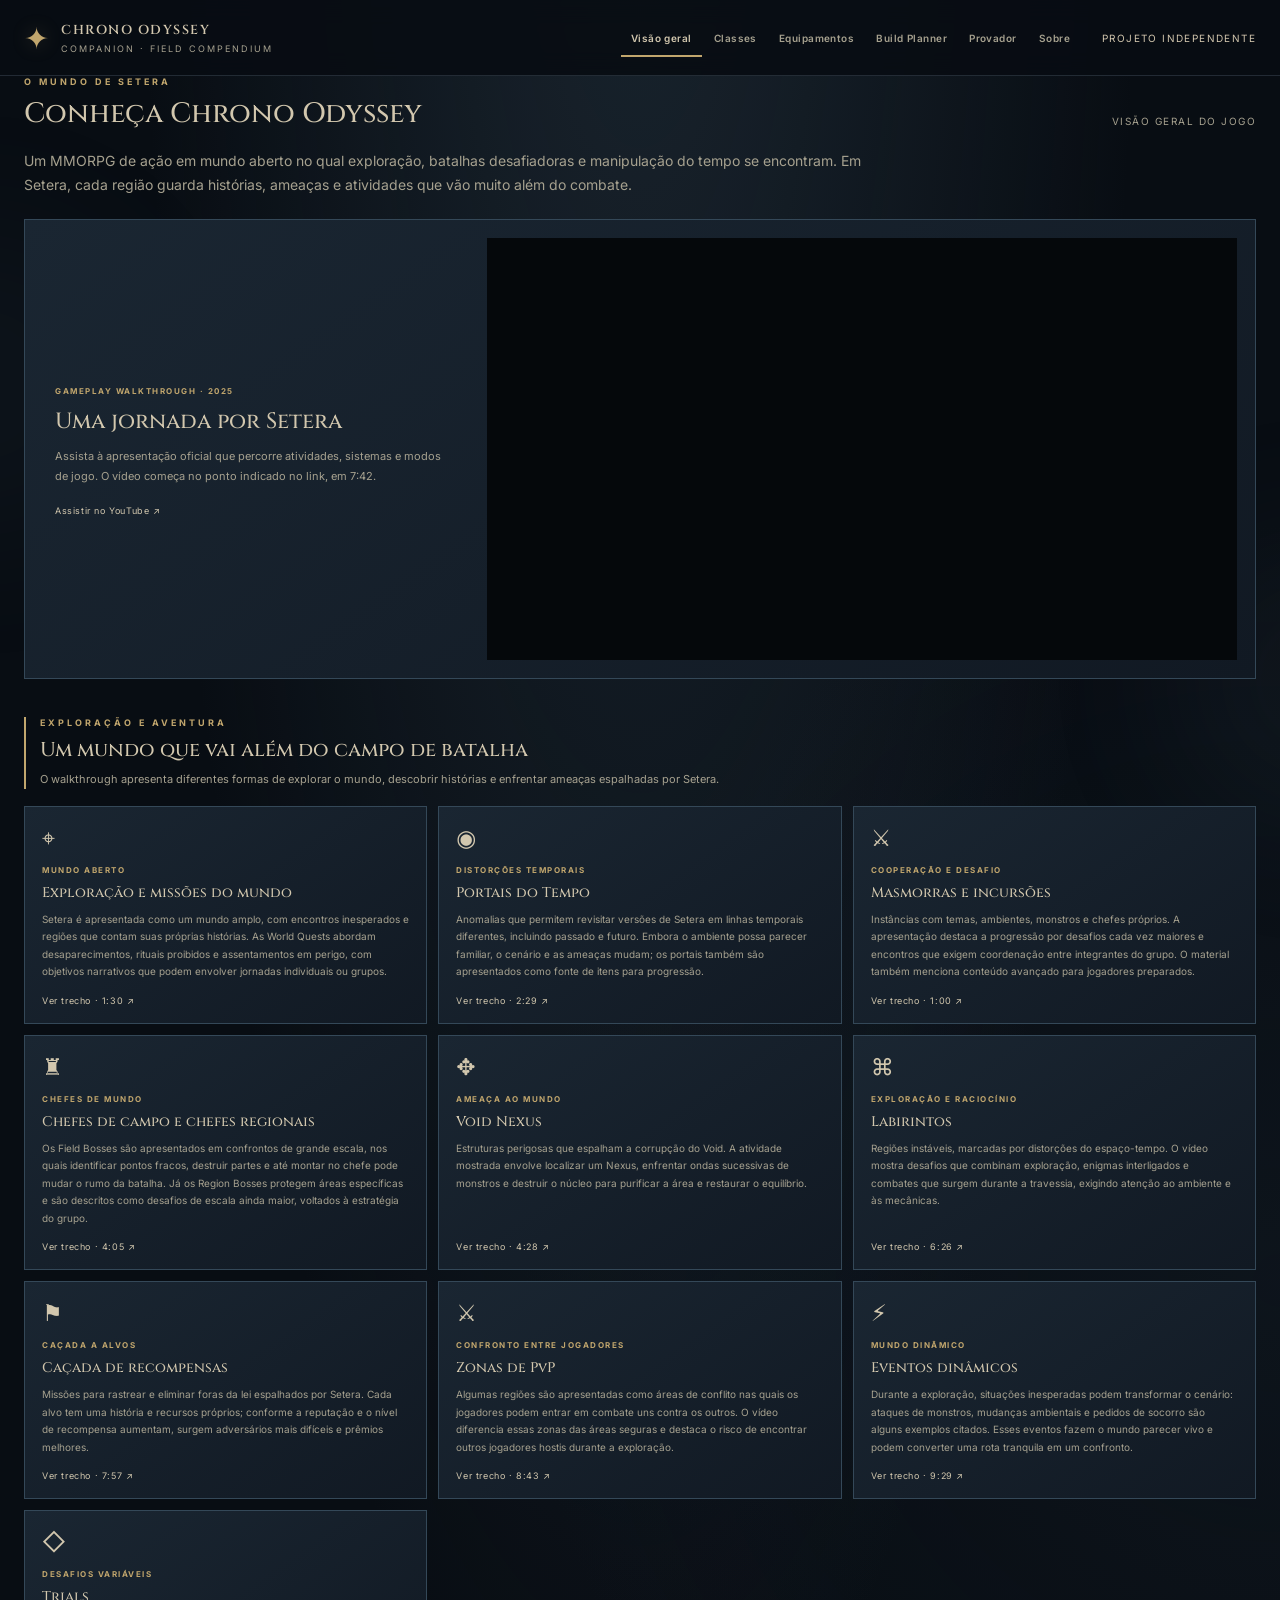
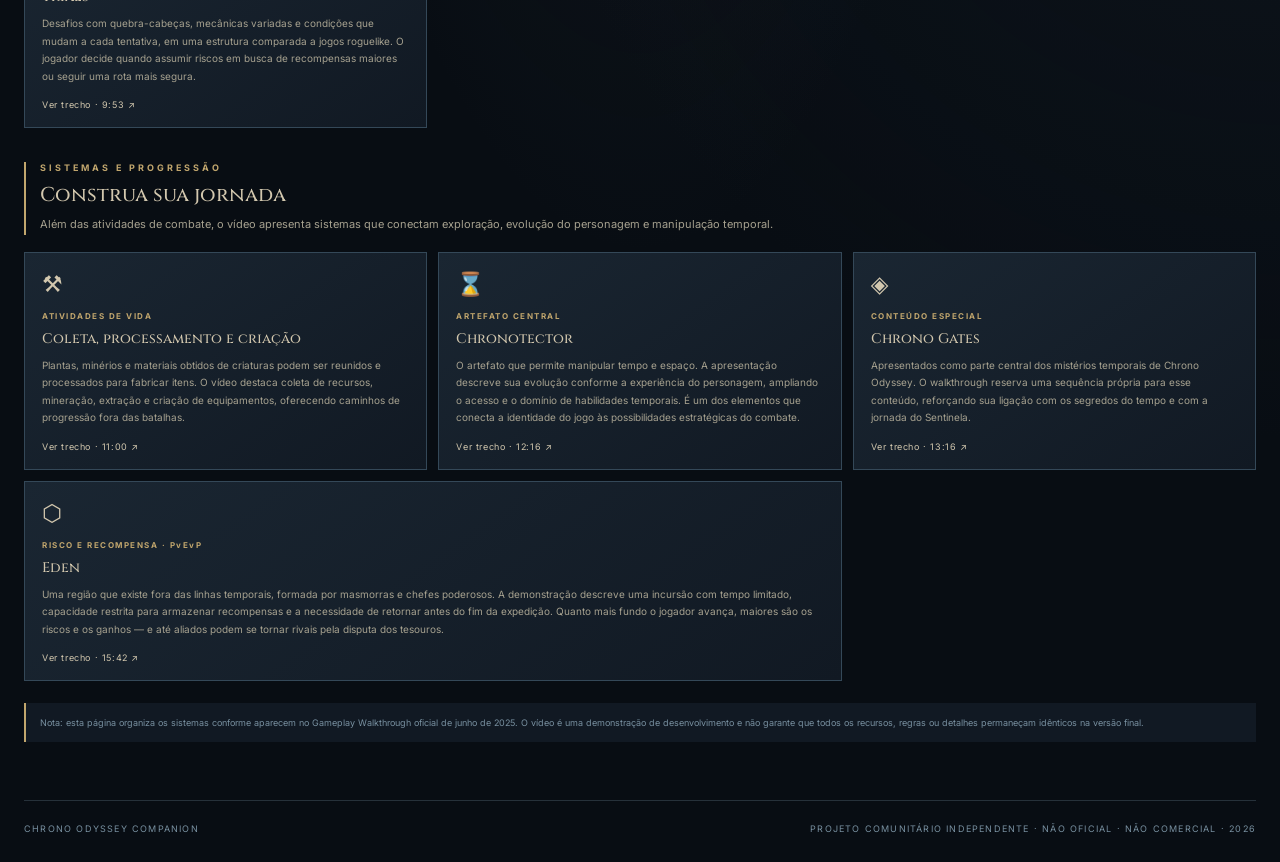
==== commit 9e3a1d13: "Refresh asset versions for header and equipment navigation" ====
--- a/index.html
+++ b/index.html
@@ -9,8 +9,8 @@
   <link rel="preconnect" href="https://fonts.googleapis.com">
   <link rel="preconnect" href="https://fonts.gstatic.com" crossorigin>
   <link href="https://fonts.googleapis.com/css2?family=Cinzel:wght@500;600;700&family=Inter:wght@400;500;600;700&display=swap" rel="stylesheet">
-  <link rel="stylesheet" href="./assets/styles.css?v=20261125rarityfilters1">
-  <script src="./assets/app.js?v=20261125weapondetails1" defer></script>
+  <link rel="stylesheet" href="./assets/styles.css?v=20261127header-equipment1">
+  <script src="./assets/app.js?v=20261127header-equipment1" defer></script>
   <script src="./assets/dressing-room.js?v=20261125images1" defer></script>
 </head>
 <body>
--- a/assets/styles.css
+++ b/assets/styles.css
@@ -4482,3 +4482,37 @@
 .dressing-room-approved .rarity-4{--rarity-color:#e5ae55;--rarity-bg:rgba(196,133,42,.17);--rarity-border:rgba(229,174,85,.48)}
 .dressing-room-approved .rarity-special{--rarity-color:#aeb8c2;--rarity-bg:rgba(120,144,160,.1);--rarity-border:rgba(160,175,188,.3)}
 @media(max-width:700px){.dressing-selection-filters{grid-template-columns:1fr 1fr;gap:6px}.dressing-selection-filters select{font-size:9px;padding:0 5px}}
+
+
+/* NAVEGACAO GLOBAL NO CABECALHO */
+.topbar{height:auto;min-height:76px;gap:8px 22px;flex-wrap:nowrap}
+.header-nav{display:flex;align-items:center;justify-content:flex-end;gap:2px;min-width:0;flex:1}
+.header-nav-item{appearance:none;border:0;border-bottom:2px solid transparent;background:transparent;color:var(--muted);cursor:pointer;padding:13px 10px 11px;font:600 10px Inter,system-ui,sans-serif;letter-spacing:.45px;white-space:nowrap}
+.header-nav-item:hover,.header-nav-item.active{color:var(--gold2)}
+.header-nav-item.active{border-bottom-color:var(--gold)}
+@media(max-width:1120px){
+ .topbar{flex-wrap:wrap;justify-content:space-between;padding-top:10px;padding-bottom:0;gap:0 16px}
+ .header-nav{order:3;flex:0 0 100%;justify-content:flex-start;margin-top:8px;border-top:1px solid rgba(120,144,160,.18);overflow-x:auto;scrollbar-width:none}
+ .header-nav::-webkit-scrollbar{display:none}
+ .header-nav-item{padding:12px 12px 10px}
+ .source-link{margin-left:auto}
+}
+@media(max-width:760px){
+ .topbar{min-height:0;padding:10px 16px 0;gap:0 10px}
+ .brand{gap:8px}
+ .brand-mark{font-size:25px}
+ .brand strong{font-size:10px}
+ .brand small{font-size:7px;letter-spacing:1.4px}
+ .source-link{font-size:7px;letter-spacing:.7px}
+ .header-nav{margin-top:8px;margin-left:-16px;margin-right:-16px;padding:0 8px;flex-wrap:nowrap}
+ .header-nav-item{flex:0 0 auto;padding:12px 11px 10px;font-size:9px}
+}
+
+/* SUBNAVEGACAO DA PAGINA EQUIPAMENTOS */
+.equipment-switcher{display:flex;align-items:center;gap:5px;margin:0 0 24px;padding:0 0 10px;border-bottom:1px solid var(--border)}
+.equipment-switch{appearance:none;border:1px solid transparent;border-radius:2px;background:transparent;color:var(--muted);cursor:pointer;padding:9px 16px;font:600 10px Inter,system-ui,sans-serif;letter-spacing:1px;text-transform:uppercase}
+.equipment-switch:hover,.equipment-switch.active{color:var(--gold2);background:rgba(195,163,106,.08)}
+.equipment-switch.active{border-color:rgba(195,163,106,.35)}
+.equipment-panel{display:none}
+.equipment-panel.active{display:block}
+@media(max-width:520px){.equipment-switcher{gap:3px;margin-bottom:18px}.equipment-switch{flex:1;padding:9px 6px;font-size:9px}}
